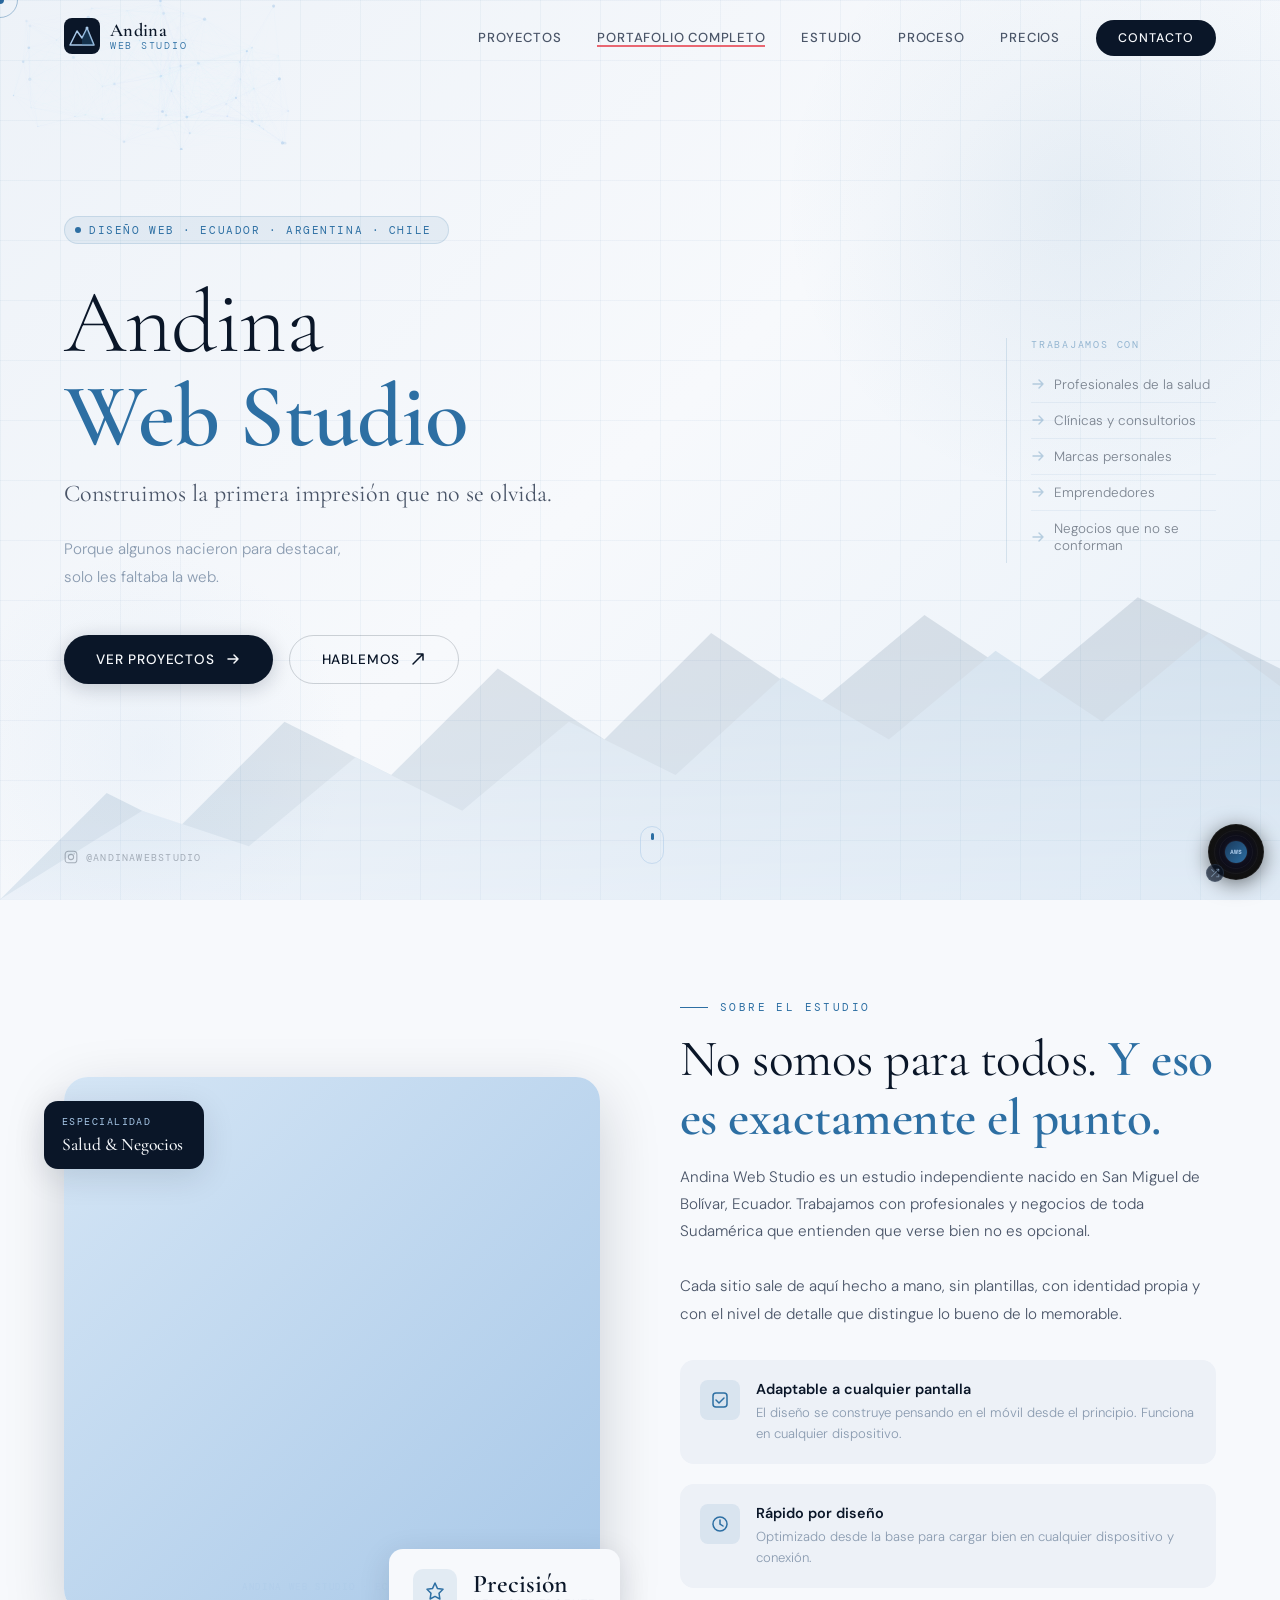
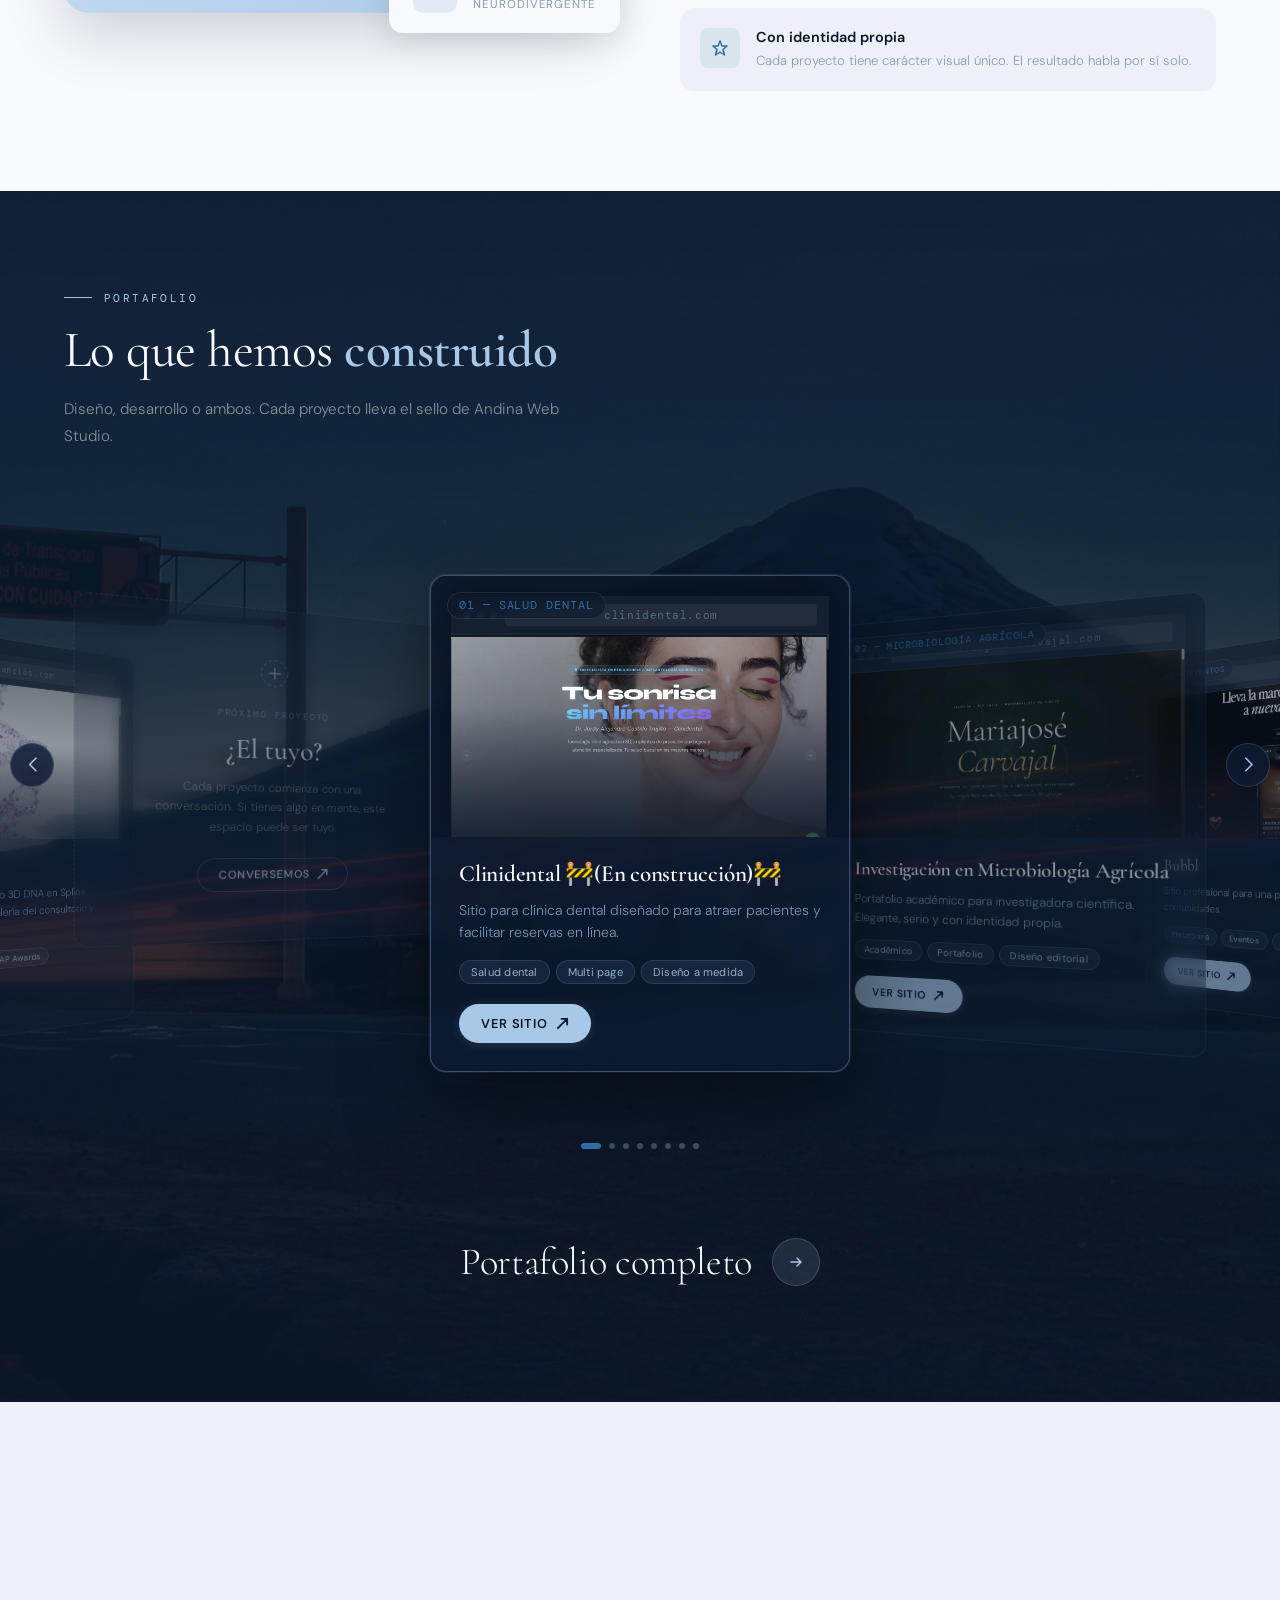
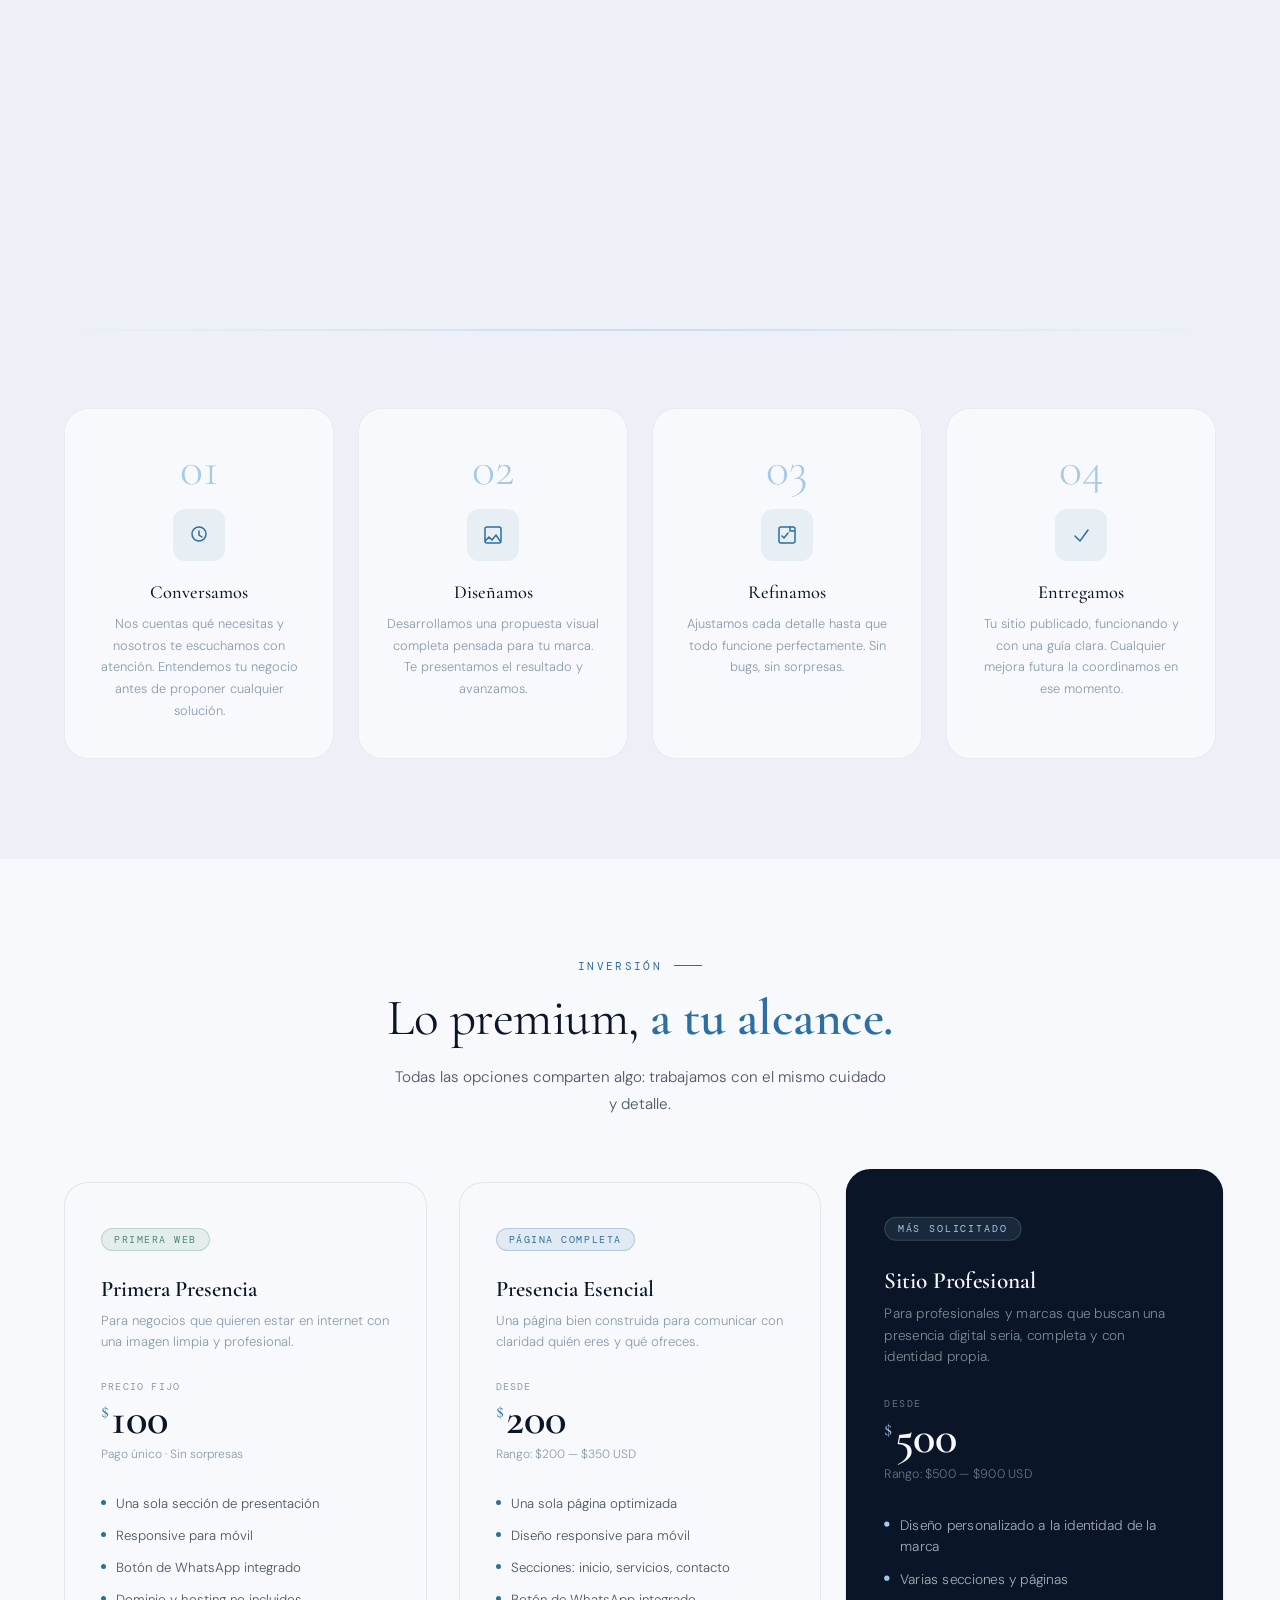
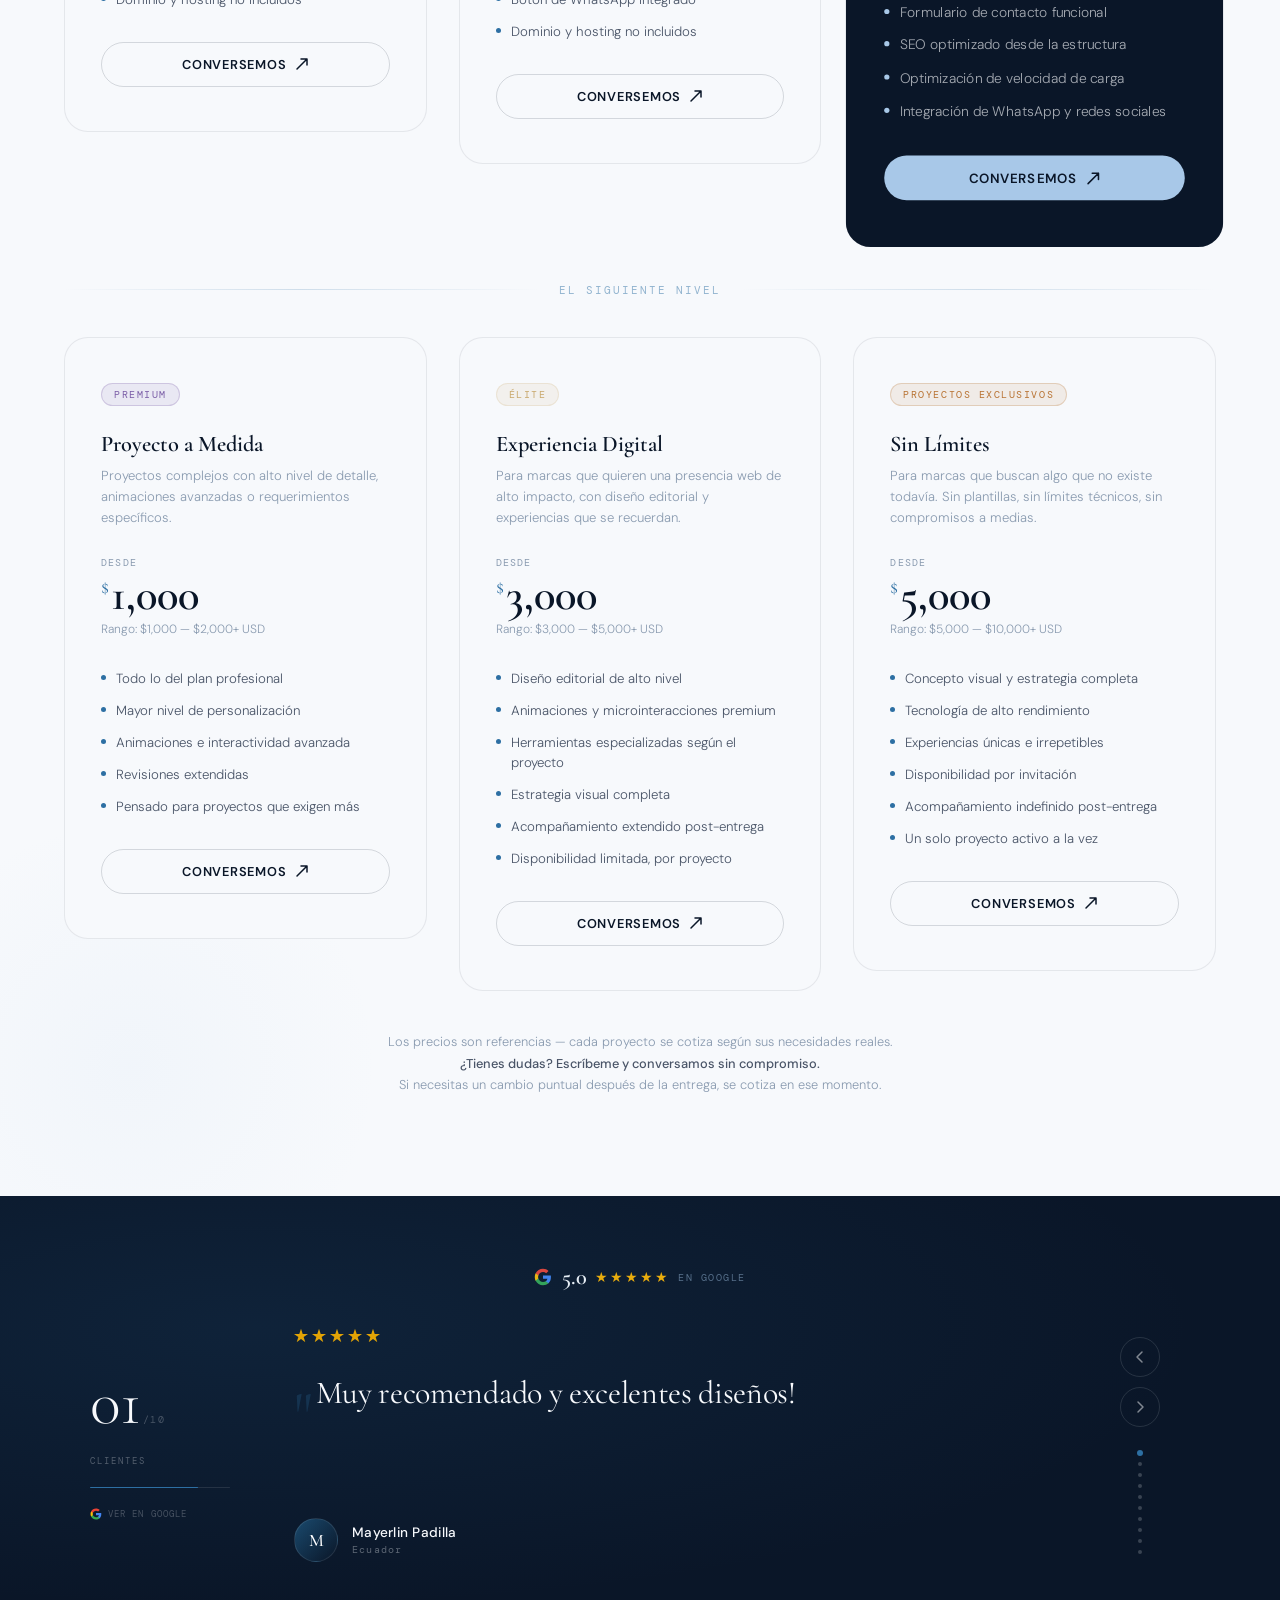
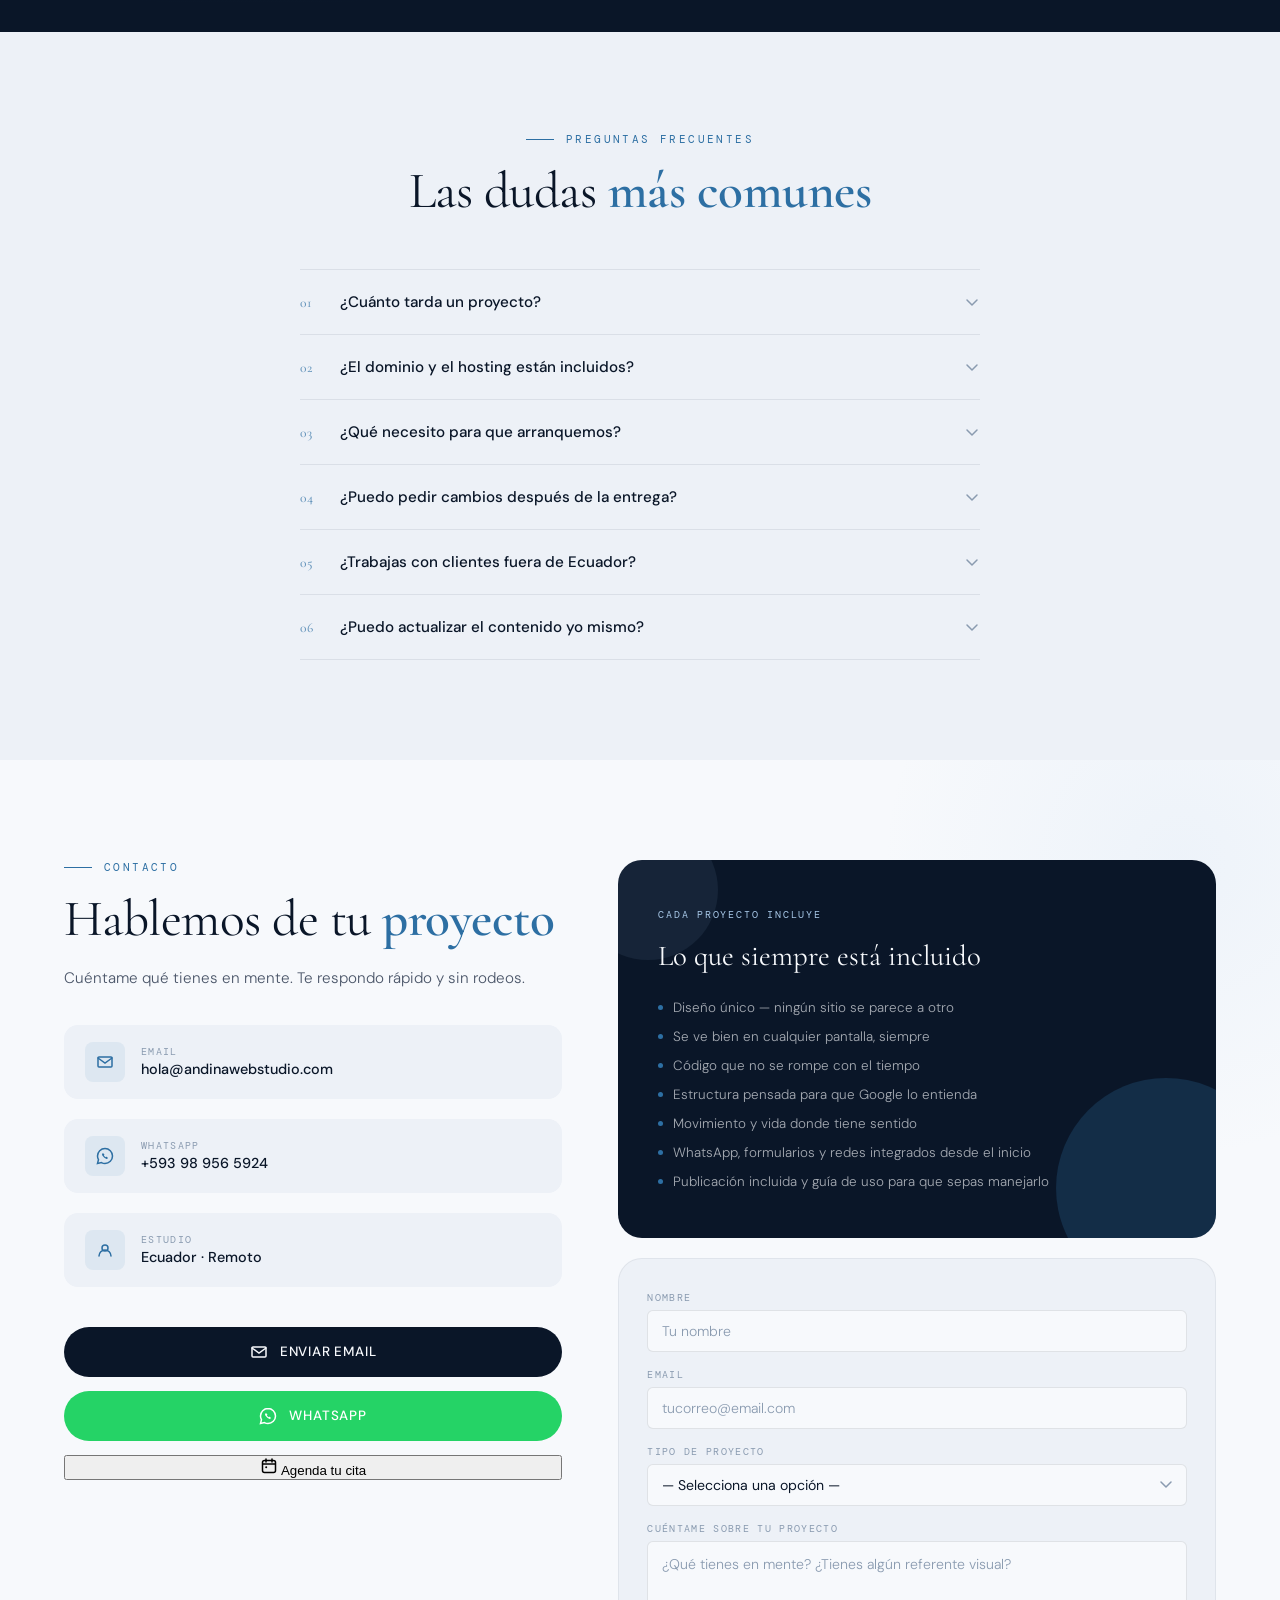
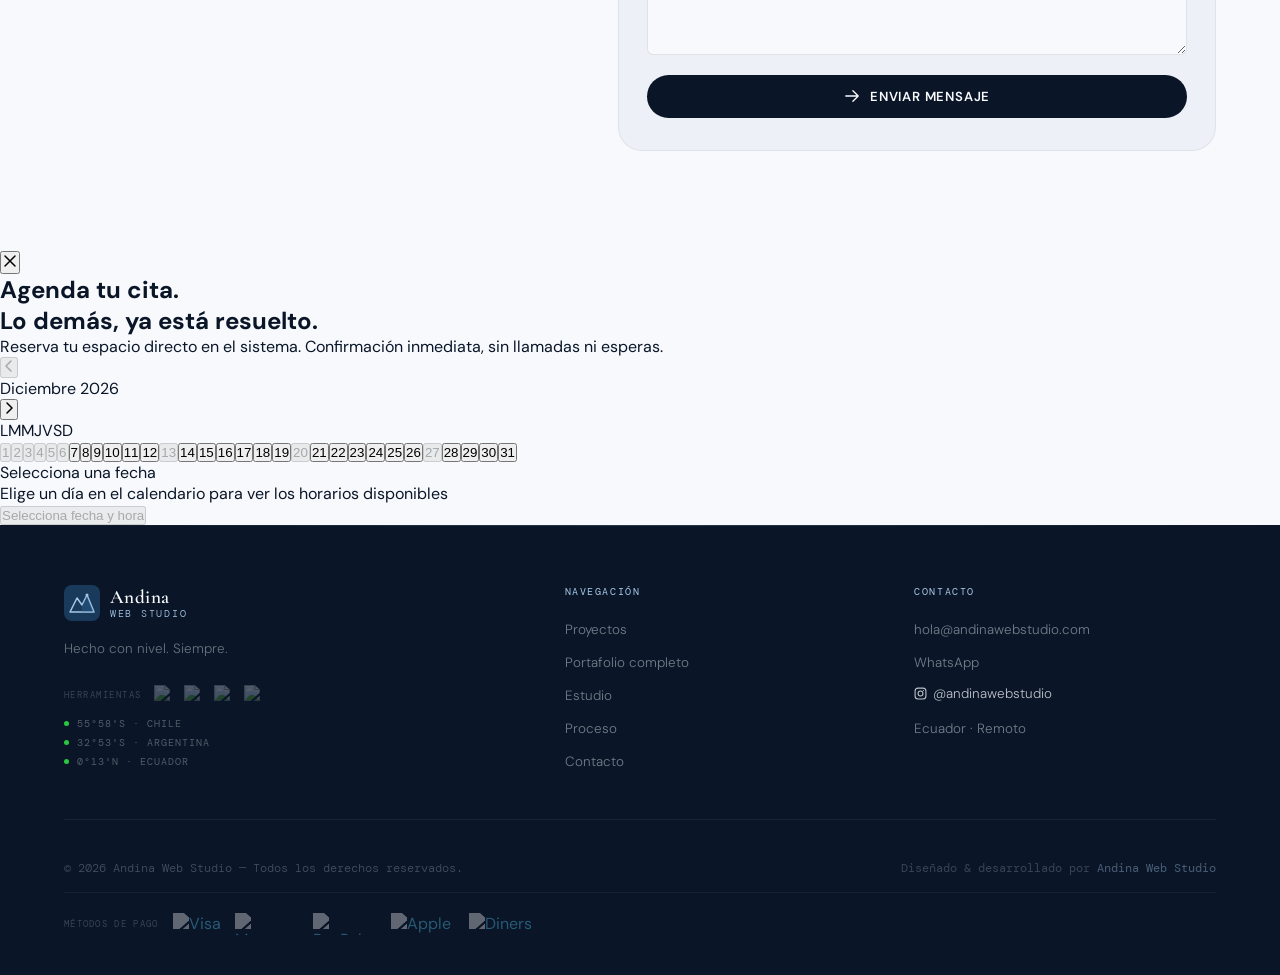
==== index.html @ b2339a3d "supabase" ====
<!DOCTYPE html>
<html lang="es">

<head>
  <meta charset="UTF-8" />
  <meta http-equiv="X-UA-Compatible" content="IE=edge" />
  <meta name="viewport" content="width=device-width, initial-scale=1.0" />

  <!-- ===== SEO: Título y descripción ===== -->
  <title>Andina Web Studio | Agencia de Diseño Web en Ecuador — Quito, Guayaquil, Cuenca y Sudamérica</title>
  <meta name="description"
    content="Agencia de diseño web profesional en Ecuador. Creamos sitios web modernos para profesionales, emprendedores y marcas en Quito, Guayaquil, Cuenca, Ambato, Guaranda y toda Sudamérica. Basados en San Miguel de Bolívar, trabajamos 100% remoto." />

  <!-- ===== SEO: Técnico ===== -->
  <meta name="robots" content="index, follow, max-snippet:-1, max-image-preview:large, max-video-preview:-1" />
  <meta name="author" content="Andina Web Studio" />
  <meta name="keywords"
    content="diseño web Ecuador, agencia web Ecuador, diseño web Quito, diseño web Guayaquil, diseño web Cuenca, diseño web Ambato, diseño web Guaranda, diseño web Riobamba, diseño web Manta, páginas web profesionales Ecuador, web para médicos Ecuador, web para psicólogos Ecuador, landing page Ecuador, desarrollo web Ecuador, agencia web remota Ecuador, diseño web San Miguel de Bolívar, diseño web Provincia Bolívar, diseño web Santiago de Chile, diseño web Valparaíso, diseño web Concepción, agencia web Chile, diseño web Buenos Aires, diseño web Córdoba, diseño web Mendoza, diseño web Rosario, agencia web Argentina, diseño web Sudamérica, Andina Web Studio" />
  <meta name="theme-color" content="#0A1628" />
  <meta name="msapplication-TileColor" content="#0A1628" />
  <link rel="canonical" href="https://andinawebstudio.com/" />

  <!-- =====================================================
       GOOGLE ANALYTICS
       Cuando tengas tu cuenta de Google Analytics:
       1. Ve a analytics.google.com
       2. Crea una propiedad para andinawebstudio.com
       3. Reemplaza G-XXXXXXXXXX por tu Measurement ID
  ====================================================== -->
  <!-- <script async src="https://www.googletagmanager.com/gtag/js?id=G-XXXXXXXXXX"></script>
  <script>
    window.dataLayer = window.dataLayer || [];
    function gtag(){dataLayer.push(arguments);}
    gtag('js', new Date());
    gtag('config', 'G-XXXXXXXXXX');
  </script> -->

  <!-- ===== SEO: Geo local ===== -->
  <meta name="geo.region" content="EC-B" />
  <meta name="coverage" content="Ecuador, Sudamérica" />
  <meta name="distribution" content="global" />
  <meta name="geo.placename" content="San Miguel de Bolívar, Ecuador" />
  <meta name="geo.position" content="-1.7167;-78.9167" />
  <meta name="ICBM" content="-1.7167, -78.9167" />
  <meta name="language" content="Spanish" />
  <meta name="content-language" content="es-EC" />

  <!-- ===== Open Graph: WhatsApp, Facebook, LinkedIn ===== -->
  <meta property="og:type" content="website" />
  <meta property="og:url" content="https://andinawebstudio.com/" />
  <meta property="og:site_name" content="Andina Web Studio" />
  <meta property="og:locale" content="es_EC" />
  <meta property="og:title" content="Andina Web Studio | Agencia de Diseño Web en Ecuador y Sudamérica" />
  <meta property="og:description"
    content="Creamos páginas web modernas para profesionales de salud y negocios locales en San Miguel de Bolívar y todo Ecuador. Tu presencia digital, con propósito." />
  <meta property="og:image" content="https://andinawebstudio.com/og-image.jpg" />
  <meta property="og:image:secure_url" content="https://andinawebstudio.com/og-image.jpg" />
  <meta property="og:image:type" content="image/jpeg" />
  <meta property="og:image:width" content="1200" />
  <meta property="og:image:height" content="630" />
  <meta property="og:image:alt" content="Andina Web Studio — Diseño Web Moderno Ecuador" />

  <!-- ===== Twitter / X Card ===== -->
  <meta name="twitter:card" content="summary_large_image" />
  <meta name="twitter:title" content="Andina Web Studio | Agencia de Diseño Web en Ecuador y Sudamérica" />
  <meta name="twitter:description"
    content="Páginas web modernas para profesionales de salud y negocios locales en Ecuador." />
  <meta name="twitter:image" content="https://andinawebstudio.com/og-image.jpg" />
  <meta name="twitter:image:alt" content="Andina Web Studio — Diseño Web Moderno" />

  <!-- ===== Schema.org: Rich Results en Google ===== -->
  <script type="application/ld+json">
  {
    "@context": "https://schema.org",
    "@graph": [
      {
        "@type": "WebSite",
        "@id": "https://andinawebstudio.com/#website",
        "url": "https://andinawebstudio.com/",
        "name": "Andina Web Studio",
        "description": "Estudio de diseño web para profesionales de salud y negocios locales en Ecuador.",
        "inLanguage": "es-EC"
      },
      {
        "@type": "LocalBusiness",
        "@id": "https://andinawebstudio.com/#business",
        "name": "Andina Web Studio",
        "legalName": "Andina Web Studio",
        "description": "Estudio independiente de diseño y desarrollo web en San Miguel de Bolívar, Ecuador. Diseñador de sitios web para profesionales, emprendedores y marcas locales en toda la región Andina.",
        "url": "https://andinawebstudio.com",
        "logo": {
          "@type": "ImageObject",
          "url": "https://andinawebstudio.com/android-chrome-512x512.png",
          "width": 512,
          "height": 512
        },
        "image": "https://andinawebstudio.com/og-image.jpg",
        "email": "hola@andinawebstudio.com",
        "telephone": "+593989565924",
        "contactPoint": {
          "@type": "ContactPoint",
          "telephone": "+593989565924",
          "contactType": "customer service",
          "availableLanguage": "Spanish"
        },
        "address": {
          "@type": "PostalAddress",
          "addressLocality": "San Miguel de Bolívar",
          "addressRegion": "Provincia Bolívar",
          "addressCountry": "EC"
        },
        "geo": {
          "@type": "GeoCoordinates",
          "latitude": "-1.7167",
          "longitude": "-78.9167"
        },
        "areaServed": [
          { "@type": "City",    "name": "San Miguel de Bolívar" },
          { "@type": "City",    "name": "Guaranda" },
          { "@type": "State",   "name": "Provincia Bolívar" },
          { "@type": "City",    "name": "Quito" },
          { "@type": "City",    "name": "Guayaquil" },
          { "@type": "City",    "name": "Cuenca" },
          { "@type": "City",    "name": "Ambato" },
          { "@type": "City",    "name": "Loja" },
          { "@type": "City",    "name": "Riobamba" },
          { "@type": "City",    "name": "Manta" },
          { "@type": "Country", "name": "Ecuador" },
          { "@type": "City",    "name": "Santiago" },
          { "@type": "City",    "name": "Valparaíso" },
          { "@type": "City",    "name": "Concepción" },
          { "@type": "Country", "name": "Chile" },
          { "@type": "City",    "name": "Buenos Aires" },
          { "@type": "City",    "name": "Córdoba" },
          { "@type": "City",    "name": "Mendoza" },
          { "@type": "City",    "name": "Rosario" },
          { "@type": "Country", "name": "Argentina" }
        ],
        "serviceArea": { "@type": "Country", "name": "Ecuador" },
        "hasOfferCatalog": {
          "@type": "OfferCatalog",
          "name": "Servicios de Diseño Web",
          "itemListElement": [
            {
              "@type": "Offer",
              "itemOffered": {
                "@type": "Service",
                "name": "Diseño Web para Profesionales de Salud",
                "description": "Páginas web para médicos, psicólogos, odontólogos y clínicas en Ecuador."
              }
            },
            {
              "@type": "Offer",
              "itemOffered": {
                "@type": "Service",
                "name": "Landing Pages para Negocios Locales",
                "description": "Páginas optimizadas para conversión y captación de clientes en la Provincia Bolívar."
              }
            },
            {
              "@type": "Offer",
              "itemOffered": {
                "@type": "Service",
                "name": "Desarrollo Web Responsive",
                "description": "Sitios web modernos, rápidos y adaptados a todos los dispositivos."
              }
            }
          ]
        },
        "sameAs": ["https://wa.me/593989565924"],
        "priceRange": "$$",
        "openingHours": ["Mo-Fr 08:00-22:00"],
        "currenciesAccepted": "USD",
        "paymentAccepted": "Transferencia bancaria, PayPal, Efectivo"
      }
    ]
  }
  </script>

  <link rel="stylesheet" href="https://cdn.jsdelivr.net/npm/swiper@11/swiper-bundle.min.css" />
  <!-- ===== Favicons ===== -->
  <link rel="apple-touch-icon" sizes="180x180" href="apple-touch-icon.png" />
  <link rel="icon" type="image/png" sizes="32x32" href="favicon-32x32.png" />
  <link rel="icon" type="image/png" sizes="16x16" href="favicon-16x16.png" />
  <link rel="manifest" href="site.webmanifest" />

  <!-- ===== Performance ===== -->
  <link rel="preconnect" href="https://fonts.googleapis.com" />
  <link rel="preconnect" href="https://fonts.gstatic.com" crossorigin />
  <link rel="dns-prefetch" href="https://images.unsplash.com" />
  <link rel="dns-prefetch" href="https://cdn.jsdelivr.net" />
  <link rel="dns-prefetch" href="https://cdnjs.cloudflare.com" />

  <!-- ===== Fuentes ===== -->
  <link
    href="https://fonts.googleapis.com/css2?family=Cormorant+Garamond:wght@300;400;500;600&family=DM+Sans:wght@300;400;500;600&family=DM+Mono:wght@300;400&display=swap"
    rel="stylesheet" />
  <link rel="stylesheet" href="css/styles.css" />

</head>

<body>

  <!-- CURSOR -->
  <div class="cursor" id="cursor"></div>
  <div class="cursor-ring" id="cursorRing"></div>

  <!-- PRELOADER -->
  <div id="preloader">
    <div class="preloader-logo">Andina Web Studio</div>
    <div class="preloader-bar-wrap">
      <div class="preloader-bar"></div>
    </div>
  </div>

  <!-- NAVEGACIÓN -->
  <nav id="navbar">
    <a href="#hero" class="nav-logo">
      <!-- Logo SVG montaña andina -->
      <svg class="nav-logo-icon" viewBox="0 0 36 36" fill="none" xmlns="http://www.w3.org/2000/svg">
        <rect width="36" height="36" rx="8" fill="#0A1628" />
        <path d="M6 27L13 13L18 20L23 10L30 27H6Z" fill="none" stroke="#A8C8E8" stroke-width="1.5"
          stroke-linejoin="round" />
        <path d="M18 20L23 10L30 27H18V20Z" fill="rgba(45,111,163,0.3)" />
        <circle cx="23" cy="10" r="1.5" fill="#A8C8E8" />
      </svg>
      <div class="nav-logo-text">
        Andina
        <span>Web Studio</span>
      </div>
    </a>
    <ul class="nav-links">
      <li><a href="#proyectos">Proyectos</a></li>
      <li><a href="proyectos.html" class="nav-ecg">Portafolio completo</a></li>
      <li><a href="#sobre">Estudio</a></li>
      <li><a href="#proceso">Proceso</a></li>
      <li><a href="#precios">Precios</a></li>
      <li><a href="#contacto" class="nav-cta">Contacto</a></li>
    </ul>
    <button class="hamburger" id="hamburger" aria-label="Menú">
      <span></span><span></span><span></span>
    </button>
  </nav>

  <!-- MENÚ MÓVIL -->
  <div class="mobile-menu" id="mobileMenu">
    <a href="#proyectos" onclick="closeMobile()">Proyectos</a>
    <a href="proyectos.html" onclick="closeMobile()" class="mobile-pf-link">Portafolio completo</a>
    <a href="#sobre" onclick="closeMobile()">Estudio</a>
    <a href="#proceso" onclick="closeMobile()">Proceso</a>
    <a href="#precios" onclick="closeMobile()">Precios</a>
    <a href="#contacto" onclick="closeMobile()">Contacto</a>
  </div>

  <!-- HERO -->
  <section id="hero">
    <div class="hero-bg">
      <div class="hero-bg-gradient"></div>
      <canvas id="hero-particles"></canvas>
      <div class="hero-grid"></div>
      <div class="hero-circle-1"></div>
      <div class="hero-circle-2"></div>
      <!-- Montañas SVG -->
      <svg class="hero-mountain" viewBox="0 0 1440 400" xmlns="http://www.w3.org/2000/svg" preserveAspectRatio="none">
        <path
          d="M0 400L120 280L200 320L320 200L440 260L560 140L680 220L800 100L920 180L1040 80L1160 160L1280 60L1440 140V400H0Z"
          fill="url(#mtGrad1)" />
        <path
          d="M0 400L160 300L280 340L400 240L520 300L640 200L760 260L880 150L1000 220L1120 120L1240 200L1360 100L1440 160V400H0Z"
          fill="url(#mtGrad2)" />
        <defs>
          <linearGradient id="mtGrad1" x1="0" y1="0" x2="0" y2="1">
            <stop offset="0%" stop-color="#1A3A5C" />
            <stop offset="100%" stop-color="#2D6FA3" />
          </linearGradient>
          <linearGradient id="mtGrad2" x1="0" y1="0" x2="0" y2="1">
            <stop offset="0%" stop-color="#2D6FA3" />
            <stop offset="100%" stop-color="#A8C8E8" />
          </linearGradient>
        </defs>
      </svg>
    </div>

    <div class="hero-content">

      <!-- Columna izquierda — texto principal -->
      <div class="hero-left">
        <div class="hero-badge">
          <div class="hero-badge-dot"></div>
          <span>Diseño Web · Ecuador · Argentina · Chile</span>
        </div>
        <h1 class="hero-title">Andina<br><strong>Web Studio</strong></h1>
        <p class="hero-subtitle">Construimos la primera impresión que no se olvida.</p>
        <p class="hero-desc">Porque algunos nacieron para destacar,<br>solo les faltaba la web.</p>
        <div class="hero-buttons">
          <a href="#proyectos" class="btn-primary">
            Ver proyectos
            <svg width="16" height="16" viewBox="0 0 16 16" fill="none">
              <path d="M3 8h10M9 4l4 4-4 4" stroke="currentColor" stroke-width="1.5" stroke-linecap="round"
                stroke-linejoin="round" />
            </svg>
          </a>
          <a href="https://wa.me/593989565924" target="_blank" rel="noopener" class="btn-secondary">
            Hablemos
            <svg width="16" height="16" viewBox="0 0 16 16" fill="none">
              <path d="M13 3l-10 10M13 3H7M13 3v6" stroke="currentColor" stroke-width="1.5" stroke-linecap="round"
                stroke-linejoin="round" />
            </svg>
          </a>
        </div>
      </div>

      <!-- Columna derecha — para quién -->
      <div class="hero-right">
        <div class="hero-for-label">Trabajamos con</div>
        <ul class="hero-for-list">
          <li class="hero-for-item">
            <svg width="14" height="14" viewBox="0 0 14 14" fill="none">
              <path d="M2 7h10M8 3l4 4-4 4" stroke="currentColor" stroke-width="1.4" stroke-linecap="round"
                stroke-linejoin="round" />
            </svg>
            <span>Profesionales de la salud</span>
          </li>
          <li class="hero-for-item">
            <svg width="14" height="14" viewBox="0 0 14 14" fill="none">
              <path d="M2 7h10M8 3l4 4-4 4" stroke="currentColor" stroke-width="1.4" stroke-linecap="round"
                stroke-linejoin="round" />
            </svg>
            <span>Clínicas y consultorios</span>
          </li>
          <li class="hero-for-item">
            <svg width="14" height="14" viewBox="0 0 14 14" fill="none">
              <path d="M2 7h10M8 3l4 4-4 4" stroke="currentColor" stroke-width="1.4" stroke-linecap="round"
                stroke-linejoin="round" />
            </svg>
            <span>Marcas personales</span>
          </li>
          <li class="hero-for-item">
            <svg width="14" height="14" viewBox="0 0 14 14" fill="none">
              <path d="M2 7h10M8 3l4 4-4 4" stroke="currentColor" stroke-width="1.4" stroke-linecap="round"
                stroke-linejoin="round" />
            </svg>
            <span>Emprendedores</span>
          </li>
          <li class="hero-for-item">
            <svg width="14" height="14" viewBox="0 0 14 14" fill="none">
              <path d="M2 7h10M8 3l4 4-4 4" stroke="currentColor" stroke-width="1.4" stroke-linecap="round"
                stroke-linejoin="round" />
            </svg>
            <span>Negocios que no se conforman</span>
          </li>
        </ul>
      </div>

    </div>

    <!-- Instagram discreto abajo izquierda -->
    <a href="https://instagram.com/andinawebstudio" target="_blank" rel="noopener" class="hero-ig-link">
      <svg width="14" height="14" viewBox="0 0 24 24" fill="none">
        <rect x="2" y="2" width="20" height="20" rx="5.5" stroke="currentColor" stroke-width="1.8" />
        <circle cx="12" cy="12" r="4.5" stroke="currentColor" stroke-width="1.8" />
        <circle cx="17.5" cy="6.5" r="1.1" fill="currentColor" />
      </svg>
      <span>@andinawebstudio</span>
    </a>

    <div class="scroll-indicator">
      <div class="scroll-mouse">
        <div class="scroll-mouse-wheel"></div>
      </div>
    </div>
  </section>

  <!-- SOBRE NOSOTROS -->
  <section id="sobre">
    <div class="sobre-inner">
      <div class="sobre-visual reveal">
        <div class="sobre-img-main">
          <div class="sobre-canvas-wrap">
            <canvas id="sobre-canvas"></canvas>
            <div class="sobre-canvas-label">Andina Web Studio · Ecuador</div>
          </div>
        </div>
        <!-- Tarjeta flotante 1 -->
        <div class="sobre-card-float">
          <div class="icon-wrap">
            <svg width="20" height="20" viewBox="0 0 20 20" fill="none">
              <path d="M10 2L12.4 7.4L18 8.3L14 12.2L14.9 18L10 15.4L5.1 18L6 12.2L2 8.3L7.6 7.4L10 2Z" stroke="#2D6FA3"
                stroke-width="1.5" stroke-linejoin="round" />
            </svg>
          </div>
          <div>
            <div class="stat-num">Precisión</div>
            <div class="stat-label">Neurodivergente</div>
          </div>
        </div>
        <!-- Tarjeta flotante 2 -->
        <div class="sobre-card-float-2">
          <div class="label">Especialidad</div>
          <div class="value">Salud & Negocios</div>
        </div>
      </div>

      <div class="sobre-text">
        <div class="section-label reveal">Sobre el Estudio</div>
        <h2 class="section-title reveal reveal-delay-1">No somos para todos. <strong>Y eso es exactamente el
            punto.</strong></h2>
        <p class="section-desc reveal reveal-delay-2">
          Andina Web Studio es un estudio independiente nacido en San Miguel de Bolívar, Ecuador. Trabajamos con
          profesionales y negocios de toda Sudamérica que entienden que verse bien no es opcional.<br><br>
          Cada sitio sale de aquí hecho a mano, sin plantillas, con identidad propia y con el nivel de detalle que
          distingue lo bueno de lo memorable.
        </p>

        <div class="sobre-features">
          <div class="sobre-feature reveal reveal-delay-1">
            <div class="sobre-feature-icon">
              <svg width="18" height="18" viewBox="0 0 18 18" fill="none">
                <rect x="2" y="2" width="14" height="14" rx="3" stroke="currentColor" stroke-width="1.5" />
                <path d="M5 9l3 3 5-5" stroke="currentColor" stroke-width="1.5" stroke-linecap="round"
                  stroke-linejoin="round" />
              </svg>
            </div>
            <div>
              <div class="sobre-feature-title">Adaptable a cualquier pantalla</div>
              <div class="sobre-feature-desc">El diseño se construye pensando en el móvil desde el principio. Funciona
                en cualquier dispositivo.</div>
            </div>
          </div>
          <div class="sobre-feature reveal reveal-delay-2">
            <div class="sobre-feature-icon">
              <svg width="18" height="18" viewBox="0 0 18 18" fill="none">
                <circle cx="9" cy="9" r="7" stroke="currentColor" stroke-width="1.5" />
                <path d="M9 5v4l3 2" stroke="currentColor" stroke-width="1.5" stroke-linecap="round" />
              </svg>
            </div>
            <div>
              <div class="sobre-feature-title">Rápido por diseño</div>
              <div class="sobre-feature-desc">Optimizado desde la base para cargar bien en cualquier dispositivo y
                conexión.</div>
            </div>
          </div>
          <div class="sobre-feature reveal reveal-delay-3">
            <div class="sobre-feature-icon">
              <svg width="18" height="18" viewBox="0 0 18 18" fill="none">
                <path d="M9 2L11 7H16L12 10.5L13.5 16L9 13L4.5 16L6 10.5L2 7H7L9 2Z" stroke="currentColor"
                  stroke-width="1.5" stroke-linejoin="round" />
              </svg>
            </div>
            <div>
              <div class="sobre-feature-title">Con identidad propia</div>
              <div class="sobre-feature-desc">Cada proyecto tiene carácter visual único. El resultado habla por sí solo.
              </div>
            </div>
          </div>
        </div>

      </div>
    </div>
  </section>

  <!-- PROYECTOS -->
  <section id="proyectos">
    <!-- Imagen de fondo con parallax -->
    <div class="proyectos-bg-img" id="proyectosBg"></div>
    <div class="proyectos-bg-overlay"></div>
    <div class="proyectos-header">
      <div class="section-label reveal">Portafolio</div>
      <h2 class="section-title reveal reveal-delay-1">Lo que hemos <strong>construido</strong></h2>
      <p class="section-desc reveal reveal-delay-2">Diseño, desarrollo o ambos. Cada proyecto lleva el sello de Andina
        Web Studio.</p>
    </div>

    <!-- Swiper Coverflow -->
    <div class="swiper proyectos-swiper">
      <div class="swiper-wrapper">

        <!-- Slide 1: Clinidental -->
        <div class="swiper-slide proyecto-slide">
          <div class="proyecto-slide-inner">
            <div class="proyecto-mockup">
              <div class="mockup-browser">
                <div class="mockup-bar">
                  <div class="mockup-dots"><span></span><span></span><span></span></div>
                  <div class="mockup-url">clinidental.com</div>
                </div>
                <div class="mockup-screen">
                  <img class="mockup-screen-img" src="clinidental.webp" alt="Clinidental" loading="lazy"
                    onerror="this.src='https://images.unsplash.com/photo-1629909613654-28e377c37b09?w=900&q=85&fit=crop&crop=top'" />
                  <video class="mockup-screen-video" src="clinidental.mp4" muted loop playsinline
                    preload="none"></video>
                </div>
              </div>
              <div class="proyecto-mockup-overlay"></div>
              <div class="proyecto-hover-overlay">
                <a href="https://clinidental.andinawebstudio.com/" target="_blank" rel="noopener"
                  class="btn-ver-sitio-overlay">
                  Ver sitio
                  <svg width="13" height="13" viewBox="0 0 14 14" fill="none">
                    <path d="M2 12L12 2M12 2H6M12 2v6" stroke="currentColor" stroke-width="1.8" stroke-linecap="round"
                      stroke-linejoin="round" />
                  </svg>
                </a>
              </div>
            </div>
            <div class="proyecto-slide-body">
              <span class="proyecto-number">01 — Salud Dental</span>
              <h3 class="proyecto-nombre">Clinidental 🚧(En construcción)🚧</h3>
              <p class="proyecto-desc">Sitio para clínica dental diseñado para atraer pacientes y facilitar reservas en
                línea.</p>
              <div class="proyecto-tags">
                <span class="tag">Salud dental</span>
                <span class="tag">Multi page</span>
                <span class="tag">Diseño a medida</span>
              </div>
              <a href="https://clinidental.andinawebstudio.com/" target="_blank" rel="noopener" class="btn-demo">
                Ver sitio
                <svg width="13" height="13" viewBox="0 0 14 14" fill="none">
                  <path d="M2 12L12 2M12 2H6M12 2v6" stroke="currentColor" stroke-width="2" stroke-linecap="round"
                    stroke-linejoin="round" />
                </svg>
              </a>
            </div>
          </div>
        </div>

        <!-- Slide 2: Investigación Microbiología -->
        <div class="swiper-slide proyecto-slide">
          <div class="proyecto-slide-inner">
            <div class="proyecto-mockup">
              <div class="mockup-browser">
                <div class="mockup-bar">
                  <div class="mockup-dots"><span></span><span></span><span></span></div>
                  <div class="mockup-url">mariajose-carvajal.com</div>
                </div>
                <div class="mockup-screen">
                  <img class="mockup-screen-img" src="cote.webp" alt="Microbiología Agrícola" loading="lazy"
                    onerror="this.src='https://images.unsplash.com/photo-1534438327276-14e5300c3a48?w=900&q=85&fit=crop&crop=top'" />
                  <video class="mockup-screen-video" src="apex-fuel.mp4" muted loop playsinline preload="none"></video>
                </div>
              </div>
              <div class="proyecto-mockup-overlay"></div>
              <div class="proyecto-hover-overlay">
                <a href="https://cotecarvajal.andinawebstudio.com/" target="_blank" rel="noopener"
                  class="btn-ver-sitio-overlay">
                  Ver sitio
                  <svg width="13" height="13" viewBox="0 0 14 14" fill="none">
                    <path d="M2 12L12 2M12 2H6M12 2v6" stroke="currentColor" stroke-width="1.8" stroke-linecap="round"
                      stroke-linejoin="round" />
                  </svg>
                </a>
              </div>
            </div>
            <div class="proyecto-slide-body">
              <span class="proyecto-number">02 — Microbiología Agrícola</span>
              <h3 class="proyecto-nombre">Investigación en Microbiología Agrícola</h3>
              <p class="proyecto-desc">Portafolio académico para investigadora científica. Elegante, serio y con
                identidad propia.</p>
              <div class="proyecto-tags">
                <span class="tag">Académico</span>
                <span class="tag">Portafolio</span>
                <span class="tag">Diseño editorial</span>
              </div>
              <a href="https://cotecarvajal.andinawebstudio.com/" target="_blank" rel="noopener" class="btn-demo">
                Ver sitio
                <svg width="13" height="13" viewBox="0 0 14 14" fill="none">
                  <path d="M2 12L12 2M12 2H6M12 2v6" stroke="currentColor" stroke-width="2" stroke-linecap="round"
                    stroke-linejoin="round" />
                </svg>
              </a>
            </div>
          </div>
        </div>

        <!-- Slide 3: Bubbl -->
        <div class="swiper-slide proyecto-slide">
          <div class="proyecto-slide-inner">
            <div class="proyecto-mockup">
              <div class="mockup-browser">
                <div class="mockup-bar">
                  <div class="mockup-dots"><span></span><span></span><span></span></div>
                  <div class="mockup-url">bubbl.so</div>
                </div>
                <div class="mockup-screen">
                  <img class="mockup-screen-img" src="bubbl.webp" alt="Bubbl" loading="lazy"
                    onerror="this.src='https://images.unsplash.com/photo-1516549655169-df83a0774514?w=900&q=85&fit=crop&crop=top'" />
                  <video class="mockup-screen-video" src="bubbl.mp4" muted loop playsinline preload="none"></video>
                </div>
              </div>
              <div class="proyecto-mockup-overlay"></div>
              <div class="proyecto-hover-overlay">
                <a href="https://bubbl.so" target="_blank" rel="noopener" class="btn-ver-sitio-overlay">
                  Ver sitio
                  <svg width="13" height="13" viewBox="0 0 14 14" fill="none">
                    <path d="M2 12L12 2M12 2H6M12 2v6" stroke="currentColor" stroke-width="1.8" stroke-linecap="round"
                      stroke-linejoin="round" />
                  </svg>
                </a>
              </div>
            </div>
            <div class="proyecto-slide-body">
              <span class="proyecto-number">03 — Eventos</span>
              <h3 class="proyecto-nombre">Bubbl</h3>
              <p class="proyecto-desc">Sitio profesional para una plataforma de eventos y comunidades.</p>
              <div class="proyecto-tags">
                <span class="tag">Plataforma</span>
                <span class="tag">Eventos</span>
                <span class="tag">Comunidades</span>
              </div>
              <a href="https://bubbl.so" target="_blank" rel="noopener" class="btn-demo">
                Ver sitio
                <svg width="13" height="13" viewBox="0 0 14 14" fill="none">
                  <path d="M2 12L12 2M12 2H6M12 2v6" stroke="currentColor" stroke-width="2" stroke-linecap="round"
                    stroke-linejoin="round" />
                </svg>
              </a>
            </div>
          </div>
        </div>

        <!-- Slide 4: Concha y Toro -->
        <div class="swiper-slide proyecto-slide">
          <div class="proyecto-slide-inner">
            <div class="proyecto-mockup">
              <div class="mockup-browser">
                <div class="mockup-bar">
                  <div class="mockup-dots"><span></span><span></span><span></span></div>
                  <div class="mockup-url">conchaytoro.com</div>
                </div>
                <div class="mockup-screen">
                  <img class="mockup-screen-img" src="conchaytoro.webp" alt="Viña Concha y Toro" loading="lazy"
                    onerror="this.src='https://images.unsplash.com/photo-1510812431401-41d2bd2722f3?w=900&q=85&fit=crop&crop=top'" />
                  <video class="mockup-screen-video" src="conchaytoro.mp4" muted loop playsinline
                    preload="none"></video>
                </div>
              </div>
              <div class="proyecto-mockup-overlay"></div>
              <div class="proyecto-hover-overlay">
                <a href="https://conchaytoro.com/" target="_blank" rel="noopener" class="btn-ver-sitio-overlay">
                  Ver sitio
                  <svg width="13" height="13" viewBox="0 0 14 14" fill="none">
                    <path d="M2 12L12 2M12 2H6M12 2v6" stroke="currentColor" stroke-width="1.8" stroke-linecap="round"
                      stroke-linejoin="round" />
                  </svg>
                </a>
              </div>
            </div>
            <div class="proyecto-slide-body">
              <span class="proyecto-number">04 — Vinos</span>
              <h3 class="proyecto-nombre">Viña Concha y Toro</h3>
              <p class="proyecto-desc">El lujo de una marca centenaria, llevado al mundo digital.</p>
              <div class="proyecto-tags">
                <span class="tag">Vinos & licores</span>
                <span class="tag">Marca premium</span>
                <span class="tag">E-commerce</span>
              </div>
              <a href="https://conchaytoro.com/" target="_blank" rel="noopener" class="btn-demo">
                Ver sitio
                <svg width="13" height="13" viewBox="0 0 14 14" fill="none">
                  <path d="M2 12L12 2M12 2H6M12 2v6" stroke="currentColor" stroke-width="2" stroke-linecap="round"
                    stroke-linejoin="round" />
                </svg>
              </a>
            </div>
          </div>
        </div>

        <!-- Slide 5: Nutrición Clínica -->
        <div class="swiper-slide proyecto-slide">
          <div class="proyecto-slide-inner">
            <div class="proyecto-mockup">
              <div class="mockup-browser">
                <div class="mockup-bar">
                  <div class="mockup-dots"><span></span><span></span><span></span></div>
                  <div class="mockup-url">nutricionclínica.com</div>
                </div>
                <div class="mockup-screen">
                  <img class="mockup-screen-img" src="nutricion.webp" alt="Nutrición Clínica" loading="lazy"
                    onerror="this.src='https://images.unsplash.com/photo-1490645935967-10de6ba17061?w=900&q=85&fit=crop&crop=top'" />
                  <video class="mockup-screen-video" src="nutricion.mp4" muted loop playsinline preload="none"></video>
                </div>
              </div>
              <div class="proyecto-mockup-overlay"></div>
              <div class="proyecto-hover-overlay">
                <a href="https://louborja.andinawebstudio.com/" target="_blank" rel="noopener"
                  class="btn-ver-sitio-overlay">
                  Ver sitio
                  <svg width="13" height="13" viewBox="0 0 14 14" fill="none">
                    <path d="M2 12L12 2M12 2H6M12 2v6" stroke="currentColor" stroke-width="1.8" stroke-linecap="round"
                      stroke-linejoin="round" />
                  </svg>
                </a>
              </div>
            </div>
            <div class="proyecto-slide-body">
              <span class="proyecto-number">05 — Nutrición</span>
              <h3 class="proyecto-nombre">Nutrición Clínica</h3>
              <p class="proyecto-desc">Landing profesional enfocado en transmitir credibilidad científica y guiar al
                paciente hacia su primera consulta.</p>
              <div class="proyecto-tags">
                <span class="tag">Nutrición</span>
                <span class="tag">Salud clínica</span>
                <span class="tag">Diseño a medida</span>
              </div>
              <a href="https://louborja.andinawebstudio.com/" target="_blank" rel="noopener" class="btn-demo">
                Ver sitio
                <svg width="13" height="13" viewBox="0 0 14 14" fill="none">
                  <path d="M2 12L12 2M12 2H6M12 2v6" stroke="currentColor" stroke-width="2" stroke-linecap="round"
                    stroke-linejoin="round" />
                </svg>
              </a>
            </div>
          </div>
        </div>

        <!-- Slide 6: Psicología Humanizada v2 -->
        <div class="swiper-slide proyecto-slide">
          <div class="proyecto-slide-inner">
            <div class="proyecto-mockup">
              <div class="mockup-browser">
                <div class="mockup-bar">
                  <div class="mockup-dots"><span></span><span></span><span></span></div>
                  <div class="mockup-url">psicologacamila.com</div>
                </div>
                <div class="mockup-screen">
                  <img class="mockup-screen-img" src="psicologia2.webp" alt="Psicología Humanizada v2" loading="lazy"
                    onerror="this.src='https://images.unsplash.com/photo-1573497019940-1c28c88b4f3e?w=900&q=85&fit=crop&crop=top'" />
                  <video class="mockup-screen-video" src="psicologia2.mp4" muted loop playsinline
                    preload="none"></video>
                </div>
              </div>
              <div class="proyecto-mockup-overlay"></div>
              <div class="proyecto-hover-overlay">
                <a href="https://psicologacamila.andinawebstudio.com/" target="_blank" rel="noopener"
                  class="btn-ver-sitio-overlay">
                  Ver sitio
                  <svg width="13" height="13" viewBox="0 0 14 14" fill="none">
                    <path d="M2 12L12 2M12 2H6M12 2v6" stroke="currentColor" stroke-width="1.8" stroke-linecap="round"
                      stroke-linejoin="round" />
                  </svg>
                </a>
              </div>
            </div>
            <div class="proyecto-slide-body">
              <span class="proyecto-number">05 — Psicología</span>
              <h3 class="proyecto-nombre">Psicología Clínica</h3>
              <p class="proyecto-desc">Rediseño completo con nueva identidad visual, enfocado en generar confianza desde
                el primer contacto.</p>
              <div class="proyecto-tags">
                <span class="tag">Psicología</span>
                <span class="tag">Salud mental</span>
                <span class="tag">Diseño a medida</span>
              </div>
              <a href="https://psicologacamila.andinawebstudio.com/" target="_blank" rel="noopener" class="btn-demo">
                Ver sitio
                <svg width="13" height="13" viewBox="0 0 14 14" fill="none">
                  <path d="M2 12L12 2M12 2H6M12 2v6" stroke="currentColor" stroke-width="2" stroke-linecap="round"
                    stroke-linejoin="round" />
                </svg>
              </a>
            </div>
          </div>
        </div>

        <!-- Slide 7: Dra. Vivian Ríos -->
        <div class="swiper-slide proyecto-slide">
          <div class="proyecto-slide-inner">
            <div class="proyecto-mockup">
              <div class="mockup-browser">
                <div class="mockup-bar">
                  <div class="mockup-dots"><span></span><span></span><span></span></div>
                  <div class="mockup-url">dravivianrios.com</div>
                </div>
                <div class="mockup-screen">
                  <img class="mockup-screen-img" src="dravivian.webp" alt="Dra. Vivian Ríos — Medicina General"
                    loading="lazy"
                    onerror="this.src='https://images.unsplash.com/photo-1559839734-2b71ea197ec2?w=900&q=85&fit=crop&crop=top'" />
                  <video class="mockup-screen-video" src="dravivian.mp4" muted loop playsinline preload="none"></video>
                </div>
              </div>
              <div class="proyecto-mockup-overlay"></div>
              <div class="proyecto-hover-overlay">
                <a href="https://dravivian.andinawebstudio.com/" target="_blank" rel="noopener"
                  class="btn-ver-sitio-overlay">
                  Ver sitio
                  <svg width="13" height="13" viewBox="0 0 14 14" fill="none">
                    <path d="M2 12L12 2M12 2H6M12 2v6" stroke="currentColor" stroke-width="1.8" stroke-linecap="round"
                      stroke-linejoin="round" />
                  </svg>
                </a>
              </div>
            </div>
            <div class="proyecto-slide-body">
              <span class="proyecto-number">06 — Medicina</span>
              <h3 class="proyecto-nombre">Medicina General</h3>
              <p class="proyecto-desc">Landing cinematic con modelo 3D DNA en Spline, animaciones GSAP awards, galería
                del consultorio y footer reveal.</p>
              <div class="proyecto-tags">
                <span class="tag">Medicina</span>
                <span class="tag">Spline 3D</span>
                <span class="tag">GSAP Awards</span>
              </div>
              <a href="https://dravivian.andinawebstudio.com/" target="_blank" rel="noopener" class="btn-demo">
                Ver sitio
                <svg width="13" height="13" viewBox="0 0 14 14" fill="none">
                  <path d="M2 12L12 2M12 2H6M12 2v6" stroke="currentColor" stroke-width="2" stroke-linecap="round"
                    stroke-linejoin="round" />
                </svg>
              </a>
            </div>
          </div>
        </div>

        <!-- Slide 8: ¿El tuyo? -->
        <div class="swiper-slide proyecto-slide proyecto-slide-next">
          <div class="proyecto-slide-inner proyecto-next-inner">
            <div class="proyecto-next-content">
              <div class="proyecto-next-icon">
                <svg width="32" height="32" viewBox="0 0 32 32" fill="none">
                  <circle cx="16" cy="16" r="15" stroke="rgba(168,200,232,0.3)" stroke-width="1"
                    stroke-dasharray="4 3" />
                  <path d="M16 10v12M10 16h12" stroke="rgba(168,200,232,0.6)" stroke-width="1.5"
                    stroke-linecap="round" />
                </svg>
              </div>
              <div class="proyecto-next-label">Próximo proyecto</div>
              <h3 class="proyecto-next-title">¿El tuyo?</h3>
              <p class="proyecto-next-desc">Cada proyecto comienza con una conversación. Si tienes algo en mente, este
                espacio puede ser tuyo.</p>
              <a href="https://wa.me/593989565924" target="_blank" rel="noopener" class="proyecto-next-btn">
                Conversemos
                <svg width="14" height="14" viewBox="0 0 14 14" fill="none">
                  <path d="M2 12L12 2M12 2H6M12 2v6" stroke="currentColor" stroke-width="1.5" stroke-linecap="round"
                    stroke-linejoin="round" />
                </svg>
              </a>
            </div>
          </div>
        </div>

      </div><!-- /.swiper-wrapper -->

      <!-- Navegación -->
      <div class="swiper-button-prev proyectos-prev"></div>
      <div class="swiper-button-next proyectos-next"></div>
      <div class="swiper-pagination proyectos-pagination"></div>
    </div><!-- /.swiper -->

    <!-- Link al portafolio completo -->
    <a href="proyectos.html" class="pf-link-cta">
      <span class="pf-link-cta-text">Portafolio completo</span>
      <span class="pf-link-cta-arrow">
        <svg width="16" height="16" viewBox="0 0 16 16" fill="none">
          <path d="M3 8h10M9 4l4 4-4 4" stroke="currentColor" stroke-width="1.5" stroke-linecap="round"
            stroke-linejoin="round" />
        </svg>
      </span>
    </a>

  </section>

  <!-- PROCESO -->
  <section id="proceso">
    <div class="proceso-header">
      <div class="section-label reveal">Metodología</div>
      <h2 class="section-title reveal reveal-delay-1">De la idea a la realidad, <strong>paso a paso.</strong></h2>
      <p class="section-desc reveal reveal-delay-2" style="max-width:480px;margin:16px auto 0;text-align:center;">Cada
        proyecto tiene su propio ritmo, pero siempre seguimos un camino claro y transparente.</p>

      <!-- Video del proceso — muestra el trabajo real en VS Code -->
      <div class="proceso-video-wrap reveal reveal-delay-3">
        <!-- =====================================================
             CUANDO TENGAS TU VIDEO GRABADO:
             1. Graba 6-8 seg de VS Code escribiendo código
             2. Guarda como: proceso-work.mp4 en la misma carpeta
             3. Descomenta la etiqueta <video> de abajo
             4. Borra el div.proceso-video-placeholder
             ===================================================== -->

        <!-- ▼ DESCOMENTA cuando tengas proceso-work.mp4 ▼
        <video
          src="proceso-work.mp4"
          autoplay muted loop playsinline
          class="proceso-video"
        ></video>
        ▲ Y borra el div.proceso-video-placeholder de abajo ▲ -->

        <!-- Placeholder animado hasta tener el video -->
        <div class="proceso-video-placeholder">
          <div class="pvp-mockup">
            <div class="pvp-bar">
              <div class="pvp-dots"><span></span><span></span><span></span></div>
              <span class="pvp-filename">proyecto-cliente.html — VS Code</span>
            </div>
            <div class="pvp-screen">
              <div class="pvp-typing">
                <span class="pvp-line l1"><span class="c-grey">&lt;!-- Diseño a medida --&gt;</span></span>
                <span class="pvp-line l2"><span class="c-blue">&lt;section</span> <span
                    class="c-teal">class</span>=<span class="c-orange">"hero"</span><span
                    class="c-blue">&gt;</span></span>
                <span class="pvp-line l3">&nbsp;&nbsp;<span class="c-blue">&lt;h1&gt;</span><span class="c-white">Tu
                    negocio online</span><span class="c-blue">&lt;/h1&gt;</span></span>
                <span class="pvp-line l4">&nbsp;&nbsp;<span class="c-blue">&lt;p&gt;</span><span class="c-white">Hecho
                    con código real</span><span class="c-blue">&lt;/p&gt;</span></span>
                <span class="pvp-line l5"><span class="c-blue">&lt;/section&gt;</span></span>
                <span class="pvp-cursor"></span>
              </div>
            </div>
          </div>
          <div class="pvp-label">Cada sitio: código escrito línea a línea, sin plantillas</div>
        </div>
      </div>
    </div>

    <div class="proceso-grid">
      <div class="proceso-step reveal reveal-delay-1" data-tilt>
        <div class="paso-num">01</div>
        <div class="paso-icon">
          <svg width="22" height="22" viewBox="0 0 22 22" fill="none">
            <path d="M11 3C7 3 4 6 4 10s3 7 7 7 7-3 7-7-3-7-7-7z" stroke="currentColor" stroke-width="1.5" />
            <path d="M11 7v4l3 2" stroke="currentColor" stroke-width="1.5" stroke-linecap="round" />
          </svg>
        </div>
        <div class="paso-title">Conversamos</div>
        <p class="paso-desc">Nos cuentas qué necesitas y nosotros te escuchamos con atención. Entendemos tu negocio
          antes de proponer cualquier solución.</p>
      </div>
      <div class="proceso-step reveal reveal-delay-2" data-tilt>
        <div class="paso-num">02</div>
        <div class="paso-icon">
          <svg width="22" height="22" viewBox="0 0 22 22" fill="none">
            <path d="M3 17l4-4 3 3 4-5 4 6" stroke="currentColor" stroke-width="1.5" stroke-linecap="round"
              stroke-linejoin="round" />
            <rect x="3" y="3" width="16" height="16" rx="2" stroke="currentColor" stroke-width="1.5" />
          </svg>
        </div>
        <div class="paso-title">Diseñamos</div>
        <p class="paso-desc">Desarrollamos una propuesta visual completa pensada para tu marca. Te presentamos el
          resultado y avanzamos.</p>
      </div>
      <div class="proceso-step reveal reveal-delay-3" data-tilt>
        <div class="paso-num">03</div>
        <div class="paso-icon">
          <svg width="22" height="22" viewBox="0 0 22 22" fill="none">
            <path d="M6 12l2 2 4-5" stroke="currentColor" stroke-width="1.5" stroke-linecap="round"
              stroke-linejoin="round" />
            <rect x="3" y="3" width="16" height="16" rx="2" stroke="currentColor" stroke-width="1.5" />
            <path d="M14 3v4h4" stroke="currentColor" stroke-width="1.5" stroke-linecap="round" />
          </svg>
        </div>
        <div class="paso-title">Refinamos</div>
        <p class="paso-desc">Ajustamos cada detalle hasta que todo funcione perfectamente. Sin bugs, sin sorpresas.</p>
      </div>
      <div class="proceso-step reveal reveal-delay-4" data-tilt>
        <div class="paso-num">04</div>
        <div class="paso-icon">
          <svg width="22" height="22" viewBox="0 0 22 22" fill="none">
            <path d="M5 12l5 5L18 6" stroke="currentColor" stroke-width="1.5" stroke-linecap="round"
              stroke-linejoin="round" />
          </svg>
        </div>
        <div class="paso-title">Entregamos</div>
        <p class="paso-desc">Tu sitio publicado, funcionando y con una guía clara. Cualquier mejora futura la
          coordinamos en ese momento.</p>
      </div>
    </div>

    <!-- Dots indicadores — solo móvil -->
    <div class="proceso-dots" id="procesoDots">
      <span class="proceso-dot active"></span>
      <span class="proceso-dot"></span>
      <span class="proceso-dot"></span>
      <span class="proceso-dot"></span>
    </div>

  </section>

  <!-- PRECIOS -->
  <section id="precios">
    <div class="precios-header">
      <div class="section-label reveal">Inversión</div>
      <h2 class="section-title reveal reveal-delay-1">Lo premium, <strong>a tu alcance.</strong></h2>
      <p class="section-desc reveal reveal-delay-2" style="max-width:500px;margin:16px auto 0;text-align:center;">Todas
        las opciones comparten algo: trabajamos con el mismo cuidado y detalle.</p>
    </div>

    <div class="precios-grid">

      <!-- Plan Inicio -->
      <div class="precio-card reveal reveal-delay-1">
        <div class="precio-badge"
          style="color:#4A8C6F;background:rgba(74,140,111,0.1);border-color:rgba(74,140,111,0.25);">Primera web</div>
        <div class="precio-nombre">Primera Presencia</div>
        <p class="precio-desc-short">Para negocios que quieren estar en internet con una imagen limpia y profesional.
        </p>
        <div class="precio-monto">
          <span class="precio-desde">Precio fijo</span>
          <div class="precio-numero"><sup>$</sup>100</div>
          <div class="precio-rango">Pago único · Sin sorpresas</div>
        </div>
        <ul class="precio-features">
          <li>Una sola sección de presentación</li>
          <li>Responsive para móvil</li>
          <li>Botón de WhatsApp integrado</li>
          <li>Dominio y hosting no incluidos</li>
        </ul>
        <a href="https://wa.me/593989565924" target="_blank" rel="noopener" class="btn-precio outline">
          Conversemos
          <svg width="14" height="14" viewBox="0 0 14 14" fill="none">
            <path d="M2 12L12 2M12 2H6M12 2v6" stroke="currentColor" stroke-width="1.5" stroke-linecap="round"
              stroke-linejoin="round" />
          </svg>
        </a>
      </div>

      <!-- Plan Básico -->
      <div class="precio-card reveal reveal-delay-2">
        <div class="precio-badge"
          style="color:#2D6FA3;background:rgba(45,111,163,0.1);border-color:rgba(45,111,163,0.25);">Página completa
        </div>
        <div class="precio-nombre">Presencia Esencial</div>
        <p class="precio-desc-short">Una página bien construida para comunicar con claridad quién eres y qué ofreces.
        </p>
        <div class="precio-monto">
          <span class="precio-desde">Desde</span>
          <div class="precio-numero"><sup>$</sup>200</div>
          <div class="precio-rango">Rango: $200 — $350 USD</div>
        </div>
        <ul class="precio-features">
          <li>Una sola página optimizada</li>
          <li>Diseño responsive para móvil</li>
          <li>Secciones: inicio, servicios, contacto</li>
          <li>Botón de WhatsApp integrado</li>
          <li>Dominio y hosting no incluidos</li>
        </ul>
        <a href="https://wa.me/593989565924" target="_blank" rel="noopener" class="btn-precio outline">
          Conversemos
          <svg width="14" height="14" viewBox="0 0 14 14" fill="none">
            <path d="M2 12L12 2M12 2H6M12 2v6" stroke="currentColor" stroke-width="1.5" stroke-linecap="round"
              stroke-linejoin="round" />
          </svg>
        </a>
      </div>

      <!-- Plan Profesional (destacado) -->
      <div class="precio-card featured reveal reveal-delay-3">
        <div class="precio-badge popular">Más solicitado</div>
        <div class="precio-nombre">Sitio Profesional</div>
        <p class="precio-desc-short">Para profesionales y marcas que buscan una presencia digital seria, completa y con
          identidad propia.</p>
        <div class="precio-monto">
          <span class="precio-desde">Desde</span>
          <div class="precio-numero"><sup>$</sup>500</div>
          <div class="precio-rango">Rango: $500 — $900 USD</div>
        </div>
        <ul class="precio-features">
          <li>Diseño personalizado a la identidad de la marca</li>
          <li>Varias secciones y páginas</li>
          <li>Formulario de contacto funcional</li>
          <li>SEO optimizado desde la estructura</li>
          <li>Optimización de velocidad de carga</li>
          <li>Integración de WhatsApp y redes sociales</li>
        </ul>
        <a href="https://wa.me/593989565924" target="_blank" rel="noopener" class="btn-precio solid">
          Conversemos
          <svg width="14" height="14" viewBox="0 0 14 14" fill="none">
            <path d="M2 12L12 2M12 2H6M12 2v6" stroke="currentColor" stroke-width="1.5" stroke-linecap="round"
              stroke-linejoin="round" />
          </svg>
        </a>
      </div>

      <!-- ===== SEPARADOR PLANES PREMIUM ===== -->
      <div class="precios-separador reveal">
        <div class="precios-sep-line"></div>
        <span class="precios-sep-texto">El siguiente nivel</span>
        <div class="precios-sep-line"></div>
      </div>

      <!-- ===== PLANES PREMIUM (expandibles en móvil) ===== -->
      <div class="precios-extra">

        <!-- Plan Premium -->
        <div class="precio-card reveal reveal-delay-1">
          <div class="precio-badge"
            style="color:#7B5EA7;background:rgba(123,94,167,0.1);border-color:rgba(123,94,167,0.25);">Premium</div>
          <div class="precio-nombre">Proyecto a Medida</div>
          <p class="precio-desc-short">Proyectos complejos con alto nivel de detalle, animaciones avanzadas o
            requerimientos específicos.</p>
          <div class="precio-monto">
            <span class="precio-desde">Desde</span>
            <div class="precio-numero"><sup>$</sup>1,000</div>
            <div class="precio-rango">Rango: $1,000 — $2,000+ USD</div>
          </div>
          <ul class="precio-features">
            <li>Todo lo del plan profesional</li>
            <li>Mayor nivel de personalización</li>
            <li>Animaciones e interactividad avanzada</li>
            <li>Revisiones extendidas</li>
            <li>Pensado para proyectos que exigen más</li>
          </ul>
          <a href="https://wa.me/593989565924" target="_blank" rel="noopener" class="btn-precio outline">
            Conversemos
            <svg width="14" height="14" viewBox="0 0 14 14" fill="none">
              <path d="M2 12L12 2M12 2H6M12 2v6" stroke="currentColor" stroke-width="1.5" stroke-linecap="round"
                stroke-linejoin="round" />
            </svg>
          </a>
        </div>

        <!-- Plan Elite -->
        <div class="precio-card reveal reveal-delay-2">
          <div class="precio-badge"
            style="color:var(--gold);background:rgba(201,169,110,0.1);border-color:rgba(201,169,110,0.2);">Élite</div>
          <div class="precio-nombre">Experiencia Digital</div>
          <p class="precio-desc-short">Para marcas que quieren una presencia web de alto impacto, con diseño editorial y
            experiencias que se recuerdan.</p>
          <div class="precio-monto">
            <span class="precio-desde">Desde</span>
            <div class="precio-numero"><sup>$</sup>3,000</div>
            <div class="precio-rango">Rango: $3,000 — $5,000+ USD</div>
          </div>
          <ul class="precio-features">
            <li>Diseño editorial de alto nivel</li>
            <li>Animaciones y microinteracciones premium</li>
            <li>Herramientas especializadas según el proyecto</li>
            <li>Estrategia visual completa</li>
            <li>Acompañamiento extendido post-entrega</li>
            <li>Disponibilidad limitada, por proyecto</li>
          </ul>
          <a href="https://wa.me/593989565924" target="_blank" rel="noopener" class="btn-precio outline">
            Conversemos
            <svg width="14" height="14" viewBox="0 0 14 14" fill="none">
              <path d="M2 12L12 2M12 2H6M12 2v6" stroke="currentColor" stroke-width="1.5" stroke-linecap="round"
                stroke-linejoin="round" />
            </svg>
          </a>
        </div>

        <!-- Plan Exclusivo -->
        <div class="precio-card reveal reveal-delay-3">
          <div class="precio-badge"
            style="color:#B87333;background:rgba(184,115,51,0.1);border-color:rgba(184,115,51,0.25);">Proyectos
            exclusivos</div>
          <div class="precio-nombre">Sin Límites</div>
          <p class="precio-desc-short">Para marcas que buscan algo que no existe todavía. Sin plantillas, sin límites
            técnicos, sin compromisos a medias.</p>
          <div class="precio-monto">
            <span class="precio-desde">Desde</span>
            <div class="precio-numero"><sup>$</sup>5,000</div>
            <div class="precio-rango">Rango: $5,000 — $10,000+ USD</div>
          </div>
          <ul class="precio-features">
            <li>Concepto visual y estrategia completa</li>
            <li>Tecnología de alto rendimiento</li>
            <li>Experiencias únicas e irrepetibles</li>
            <li>Disponibilidad por invitación</li>
            <li>Acompañamiento indefinido post-entrega</li>
            <li>Un solo proyecto activo a la vez</li>
          </ul>
          <a href="https://wa.me/593989565924" target="_blank" rel="noopener" class="btn-precio outline">
            Conversemos
            <svg width="14" height="14" viewBox="0 0 14 14" fill="none">
              <path d="M2 12L12 2M12 2H6M12 2v6" stroke="currentColor" stroke-width="1.5" stroke-linecap="round"
                stroke-linejoin="round" />
            </svg>
          </a>
        </div>

      </div><!-- /.precios-extra -->

    </div>

    <!-- Botón Ver más — solo visible en móvil -->
    <div class="precios-ver-mas-wrap">
      <button class="precios-ver-mas-btn" id="preciosVerMasBtn" aria-expanded="false">
        <span class="precios-ver-mas-texto">Ver todos los planes</span>
        <svg class="precios-ver-mas-icon" width="16" height="16" viewBox="0 0 16 16" fill="none">
          <path d="M4 6l4 4 4-4" stroke="currentColor" stroke-width="1.5" stroke-linecap="round"
            stroke-linejoin="round" />
        </svg>
      </button>
    </div>

    <p class="precios-nota reveal">
      Los precios son referencias — cada proyecto se cotiza según sus necesidades reales.<br>
      <strong>¿Tienes dudas? Escríbeme y conversamos sin compromiso.</strong><br>
      Si necesitas un cambio puntual después de la entrega, se cotiza en ese momento.
    </p>
  </section>


  <!-- TESTIMONIOS PREMIUM -->
  <section id="testimonios">

    <!-- Fondo dinámico por reseña -->
    <div class="t-bg" id="tBg"></div>

    <!-- Badge Google rating -->
    <div class="t-google-badge">
      <svg width="18" height="18" viewBox="0 0 24 24">
        <path
          d="M22.56 12.25c0-.78-.07-1.53-.2-2.25H12v4.26h5.92c-.26 1.37-1.04 2.53-2.21 3.31v2.77h3.57c2.08-1.92 3.28-4.74 3.28-8.09z"
          fill="#4285F4" />
        <path
          d="M12 23c2.97 0 5.46-.98 7.28-2.66l-3.57-2.77c-.98.66-2.23 1.06-3.71 1.06-2.86 0-5.29-1.93-6.16-4.53H2.18v2.84C3.99 20.53 7.7 23 12 23z"
          fill="#34A853" />
        <path
          d="M5.84 14.09c-.22-.66-.35-1.36-.35-2.09s.13-1.43.35-2.09V7.07H2.18C1.43 8.55 1 10.22 1 12s.43 3.45 1.18 4.93l3.66-2.84z"
          fill="#FBBC05" />
        <path
          d="M12 5.38c1.62 0 3.06.56 4.21 1.64l3.15-3.15C17.45 2.09 14.97 1 12 1 7.7 1 3.99 3.47 2.18 7.07l3.66 2.84c.87-2.6 3.3-4.53 6.16-4.53z"
          fill="#EA4335" />
      </svg>
      <div class="t-badge-info">
        <span class="t-badge-score">5.0</span>
        <span class="t-badge-stars">★★★★★</span>
        <span class="t-badge-label">en Google</span>
      </div>
    </div>

    <div class="t-inner">

      <!-- Columna izquierda: número + meta -->
      <div class="t-left">
        <div class="t-counter-wrap">
          <span class="t-num" id="tNum">01</span>
          <span class="t-total">/10</span>
        </div>
        <div class="t-label">Clientes</div>
        <div class="t-progress-bar">
          <div class="t-progress-fill" id="tFill"></div>
        </div>
        <a href="https://maps.app.goo.gl/EPCDFseZJcTnPi177" target="_blank" rel="noopener" class="t-google-link">
          <svg width="12" height="12" viewBox="0 0 24 24">
            <path
              d="M22.56 12.25c0-.78-.07-1.53-.2-2.25H12v4.26h5.92c-.26 1.37-1.04 2.53-2.21 3.31v2.77h3.57c2.08-1.92 3.28-4.74 3.28-8.09z"
              fill="#4285F4" />
            <path
              d="M12 23c2.97 0 5.46-.98 7.28-2.66l-3.57-2.77c-.98.66-2.23 1.06-3.71 1.06-2.86 0-5.29-1.93-6.16-4.53H2.18v2.84C3.99 20.53 7.7 23 12 23z"
              fill="#34A853" />
            <path
              d="M5.84 14.09c-.22-.66-.35-1.36-.35-2.09s.13-1.43.35-2.09V7.07H2.18C1.43 8.55 1 10.22 1 12s.43 3.45 1.18 4.93l3.66-2.84z"
              fill="#FBBC05" />
            <path
              d="M12 5.38c1.62 0 3.06.56 4.21 1.64l3.15-3.15C17.45 2.09 14.97 1 12 1 7.7 1 3.99 3.47 2.18 7.07l3.66 2.84c.87-2.6 3.3-4.53 6.16-4.53z"
              fill="#EA4335" />
          </svg>
          Ver en Google
        </a>
      </div>

      <!-- Columna central: cita principal -->
      <div class="t-center">
        <div class="t-stars" id="tStars">
          <svg width="14" height="14" viewBox="0 0 18 18" fill="#F9B200">
            <path d="M9 1l2.2 6.6H18l-5.6 4 2.1 6.6L9 14.3l-5.5 3.9 2.1-6.6L0 7.6h6.8z" />
          </svg>
          <svg width="14" height="14" viewBox="0 0 18 18" fill="#F9B200">
            <path d="M9 1l2.2 6.6H18l-5.6 4 2.1 6.6L9 14.3l-5.5 3.9 2.1-6.6L0 7.6h6.8z" />
          </svg>
          <svg width="14" height="14" viewBox="0 0 18 18" fill="#F9B200">
            <path d="M9 1l2.2 6.6H18l-5.6 4 2.1 6.6L9 14.3l-5.5 3.9 2.1-6.6L0 7.6h6.8z" />
          </svg>
          <svg width="14" height="14" viewBox="0 0 18 18" fill="#F9B200">
            <path d="M9 1l2.2 6.6H18l-5.6 4 2.1 6.6L9 14.3l-5.5 3.9 2.1-6.6L0 7.6h6.8z" />
          </svg>
          <svg width="14" height="14" viewBox="0 0 18 18" fill="#F9B200">
            <path d="M9 1l2.2 6.6H18l-5.6 4 2.1 6.6L9 14.3l-5.5 3.9 2.1-6.6L0 7.6h6.8z" />
          </svg>
        </div>
        <blockquote class="t-quote" id="tQuote">"quedé muy contenta, justo lo que necesitaba"</blockquote>
        <div class="t-author" id="tAuthor">
          <div class="t-avatar" id="tAvatar">M</div>
          <div class="t-author-info">
            <div class="t-name" id="tName">M.</div>
            <div class="t-role" id="tRole">Investigadora · Bolívar</div>
          </div>
        </div>
      </div>

      <!-- Columna derecha: navegación -->
      <div class="t-right">
        <div class="t-nav">
          <button class="t-nav-btn" id="tPrev" aria-label="Anterior">
            <svg width="18" height="18" viewBox="0 0 18 18" fill="none">
              <path d="M11 4L6 9l5 5" stroke="currentColor" stroke-width="1.5" stroke-linecap="round"
                stroke-linejoin="round" />
            </svg>
          </button>
          <button class="t-nav-btn" id="tNext" aria-label="Siguiente">
            <svg width="18" height="18" viewBox="0 0 18 18" fill="none">
              <path d="M7 4l5 5-5 5" stroke="currentColor" stroke-width="1.5" stroke-linecap="round"
                stroke-linejoin="round" />
            </svg>
          </button>
        </div>
        <div class="t-dots" id="tDots"></div>
      </div>

    </div>
  </section>


  <!-- FAQ -->
  <section id="faq">
    <div class="faq-container">
      <div class="section-label reveal" style="justify-content:center;">Preguntas frecuentes</div>
      <h2 class="section-title reveal reveal-delay-1" style="text-align:center;margin-bottom:48px;">Las dudas
        <strong>más comunes</strong></h2>
      <div class="faq-list reveal reveal-delay-2">

        <div class="faq-item">
          <button class="faq-question" aria-expanded="false">
            <span class="faq-num">01</span>
            <span class="faq-question-text">¿Cuánto tarda un proyecto?</span>
            <svg class="faq-icon" width="16" height="16" viewBox="0 0 16 16" fill="none">
              <path d="M3 6l5 5 5-5" stroke="currentColor" stroke-width="1.5" stroke-linecap="round"
                stroke-linejoin="round" />
            </svg>
          </button>
          <div class="faq-answer">
            <p>Depende de lo que necesitas. Cada proyecto tiene su propio ritmo — lo importante es que el resultado esté
              bien hecho. El proceso empieza cuando tengo todo el contenido: logo, textos e imágenes.</p>
          </div>
        </div>

        <div class="faq-item">
          <button class="faq-question" aria-expanded="false">
            <span class="faq-num">02</span>
            <span class="faq-question-text">¿El dominio y el hosting están incluidos?</span>
            <svg class="faq-icon" width="16" height="16" viewBox="0 0 16 16" fill="none">
              <path d="M3 6l5 5 5-5" stroke="currentColor" stroke-width="1.5" stroke-linecap="round"
                stroke-linejoin="round" />
            </svg>
          </button>
          <div class="faq-answer">
            <p>No están incluidos en el precio base del diseño, pero me encargo de todo el proceso de configuración. El
              costo se coordina con cada cliente según sus necesidades.</p>
          </div>
        </div>

        <div class="faq-item">
          <button class="faq-question" aria-expanded="false">
            <span class="faq-num">03</span>
            <span class="faq-question-text">¿Qué necesito para que arranquemos?</span>
            <svg class="faq-icon" width="16" height="16" viewBox="0 0 16 16" fill="none">
              <path d="M3 6l5 5 5-5" stroke="currentColor" stroke-width="1.5" stroke-linecap="round"
                stroke-linejoin="round" />
            </svg>
          </button>
          <div class="faq-answer">
            <p>El 50% del valor acordado como anticipo, más el contenido completo: logo en PNG, colores de marca,
              textos, fotos y redes sociales. Sin contenido completo, el proyecto no arranca.</p>
          </div>
        </div>

        <div class="faq-item">
          <button class="faq-question" aria-expanded="false">
            <span class="faq-num">04</span>
            <span class="faq-question-text">¿Puedo pedir cambios después de la entrega?</span>
            <svg class="faq-icon" width="16" height="16" viewBox="0 0 16 16" fill="none">
              <path d="M3 6l5 5 5-5" stroke="currentColor" stroke-width="1.5" stroke-linecap="round"
                stroke-linejoin="round" />
            </svg>
          </button>
          <div class="faq-answer">
            <p>Sí, pero tienen costo. Los cambios incluidos se acuerdan antes de empezar. Cualquier modificación
              posterior se cotiza desde $30 USD según el alcance.</p>
          </div>
        </div>

        <div class="faq-item">
          <button class="faq-question" aria-expanded="false">
            <span class="faq-num">05</span>
            <span class="faq-question-text">¿Trabajas con clientes fuera de Ecuador?</span>
            <svg class="faq-icon" width="16" height="16" viewBox="0 0 16 16" fill="none">
              <path d="M3 6l5 5 5-5" stroke="currentColor" stroke-width="1.5" stroke-linecap="round"
                stroke-linejoin="round" />
            </svg>
          </button>
          <div class="faq-answer">
            <p>Sí, trabajo 100% remoto. He tenido clientes en Chile, Argentina y otros países de Sudamérica. La
              distancia no es un problema.</p>
          </div>
        </div>

        <div class="faq-item">
          <button class="faq-question" aria-expanded="false">
            <span class="faq-num">06</span>
            <span class="faq-question-text">¿Puedo actualizar el contenido yo mismo?</span>
            <svg class="faq-icon" width="16" height="16" viewBox="0 0 16 16" fill="none">
              <path d="M3 6l5 5 5-5" stroke="currentColor" stroke-width="1.5" stroke-linecap="round"
                stroke-linejoin="round" />
            </svg>
          </button>
          <div class="faq-answer">
            <p>Depende del proyecto. Los sitios estáticos requieren conocimientos básicos para editarlos. Si necesitas
              gestionar contenido solo, lo conversamos antes de empezar y buscamos la solución adecuada.</p>
          </div>
        </div>

      </div>
    </div>
  </section>


  <!-- CONTACTO -->
  <section id="contacto">
    <div class="contacto-inner">

      <!-- Columna izquierda -->
      <div class="contacto-text">
        <div class="section-label reveal">Contacto</div>
        <h2 class="section-title reveal reveal-delay-1">Hablemos de tu <strong>proyecto</strong></h2>
        <p class="section-desc reveal reveal-delay-2">Cuéntame qué tienes en mente. Te respondo rápido y sin rodeos.</p>

        <div class="contacto-info reveal reveal-delay-2">
          <div class="contacto-item">
            <div class="contacto-item-icon">
              <svg width="18" height="18" viewBox="0 0 18 18" fill="none">
                <path d="M3 4h12a1 1 0 011 1v8a1 1 0 01-1 1H3a1 1 0 01-1-1V5a1 1 0 011-1z" stroke="currentColor"
                  stroke-width="1.5" />
                <path d="M2 5l7 5 7-5" stroke="currentColor" stroke-width="1.5" stroke-linecap="round" />
              </svg>
            </div>
            <div>
              <div class="contacto-item-label">Email</div>
              <div class="contacto-item-value">hola@andinawebstudio.com</div>
            </div>
          </div>
          <div class="contacto-item">
            <div class="contacto-item-icon">
              <svg width="18" height="18" viewBox="0 0 18 18" fill="none">
                <path d="M9 1.5C4.86 1.5 1.5 4.86 1.5 9c0 1.32.36 2.56.98 3.63L1.5 16.5l3.97-.96C6.5 16.12 7.72 16.5 9 16.5c4.14 0 7.5-3.36 7.5-7.5S13.14 1.5 9 1.5z"
                  stroke="currentColor" stroke-width="1.5" />
                <path d="M6.5 6.5s.5-.5 1 0l.7.7c.3.3.3.7 0 .9l-.3.3c.4.6 1.2 1.4 1.8 1.8l.3-.3c.3-.3.7-.3.9 0l.7.7c.5.5 0 1 0 1s-1 1-2 0C8 10.6 6 8.5 6 7.5s.5-1 .5-1z"
                  fill="currentColor" />
              </svg>
            </div>
            <div>
              <div class="contacto-item-label">WhatsApp</div>
              <div class="contacto-item-value">+593 98 956 5924</div>
            </div>
          </div>
          <div class="contacto-item">
            <div class="contacto-item-icon">
              <svg width="18" height="18" viewBox="0 0 18 18" fill="none">
                <circle cx="9" cy="7" r="3" stroke="currentColor" stroke-width="1.5" />
                <path d="M3 15c0-3.3 2.7-6 6-6s6 2.7 6 6" stroke="currentColor" stroke-width="1.5"
                  stroke-linecap="round" />
              </svg>
            </div>
            <div>
              <div class="contacto-item-label">Estudio</div>
              <div class="contacto-item-value">Ecuador · Remoto</div>
            </div>
          </div>
        </div>

        <div class="contacto-buttons reveal reveal-delay-3">
          <a href="mailto:hola@andinawebstudio.com" class="btn-email">
            <svg width="18" height="18" viewBox="0 0 18 18" fill="none">
              <path d="M3 4h12a1 1 0 011 1v8a1 1 0 01-1 1H3a1 1 0 01-1-1V5a1 1 0 011-1z" stroke="currentColor"
                stroke-width="1.5" />
              <path d="M2 5l7 5 7-5" stroke="currentColor" stroke-width="1.5" stroke-linecap="round" />
            </svg>
            Enviar Email
          </a>
          <a href="https://wa.me/593989565924?text=Hola,%20me%20interesa%20un%20proyecto%20web" target="_blank"
            rel="noopener" class="btn-whatsapp">
            <svg width="18" height="18" viewBox="0 0 18 18" fill="none">
              <path
                d="M9 1.5C4.86 1.5 1.5 4.86 1.5 9c0 1.32.36 2.56.98 3.63L1.5 16.5l3.97-.96C6.5 16.12 7.72 16.5 9 16.5c4.14 0 7.5-3.36 7.5-7.5S13.14 1.5 9 1.5z"
                stroke="white" stroke-width="1.5" />
              <path
                d="M6.5 6.5s.5-.5 1 0l.7.7c.3.3.3.7 0 .9l-.3.3c.4.6 1.2 1.4 1.8 1.8l.3-.3c.3-.3.7-.3.9 0l.7.7c.5.5 0 1 0 1s-1 1-2 0C8 10.6 6 8.5 6 7.5s.5-1 .5-1z"
                fill="white" />
            </svg>
            WhatsApp
          </a>
          <button type="button" id="agendaOpenBtn" class="btn-agenda-open">
            <svg width="18" height="18" viewBox="0 0 18 18" fill="none">
              <rect x="2.5" y="3.5" width="13" height="12" rx="2" stroke="currentColor" stroke-width="1.5" />
              <path d="M2.5 7h13" stroke="currentColor" stroke-width="1.5" />
              <path d="M6 2v3M12 2v3" stroke="currentColor" stroke-width="1.5" stroke-linecap="round" />
              <circle cx="6.2" cy="10.2" r="1" fill="currentColor" />
            </svg>
            Agenda tu cita
          </button>
        </div>

        <!-- Animación Lottie -->
        <div class="contacto-lottie-wrap" style="display:flex;justify-content:center;">
          <dotlottie-player src="andina.json" autoplay loop style="width:100%;max-width:300px;">
          </dotlottie-player>
        </div>

      </div>

      <!-- Columna derecha: tarjeta + formulario -->
      <div class="contacto-right">

        <div class="contacto-card reveal reveal-delay-2">
          <div class="contacto-card-label">Cada proyecto incluye</div>
          <div class="contacto-card-title">Lo que siempre está incluido</div>
          <ul class="contacto-card-list">
            <li>Diseño único — ningún sitio se parece a otro</li>
            <li>Se ve bien en cualquier pantalla, siempre</li>
            <li>Código que no se rompe con el tiempo</li>
            <li>Estructura pensada para que Google lo entienda</li>
            <li>Movimiento y vida donde tiene sentido</li>
            <li>WhatsApp, formularios y redes integrados desde el inicio</li>
            <li>Publicación incluida y guía de uso para que sepas manejarlo</li>
          </ul>
        </div>

        <div class="contacto-form-wrap reveal reveal-delay-3">
          <form action="https://api.web3forms.com/submit" method="POST" class="contacto-form" id="contactoForm">
            <input type="hidden" name="access_key" value="4c7fd320-3da0-4f20-9873-b6099bead9b1" />
            <input type="hidden" name="subject" value="Nuevo mensaje desde Andina Web Studio" />
            <input type="checkbox" name="botcheck" style="display:none;" />

            <div class="form-group">
              <label class="form-label" for="nombre">Nombre</label>
              <input class="form-input" type="text" id="nombre" name="nombre" placeholder="Tu nombre" required />
            </div>

            <div class="form-group">
              <label class="form-label" for="email">Email</label>
              <input class="form-input" type="email" id="email" name="email" placeholder="tucorreo@email.com"
                required />
            </div>

            <div class="form-group">
              <label class="form-label" for="tipo">Tipo de proyecto</label>
              <select class="form-input form-select" id="tipo" name="tipo" required>
                <option value="">— Selecciona una opción —</option>
                <option value="inicio">Primera Presencia — $100</option>
                <option value="esencial">Presencia Esencial — $200 a $350</option>
                <option value="profesional">Sitio Profesional — $500 a $900</option>
                <option value="medida">Proyecto a Medida — $1,000 a $2,000+</option>
                <option value="elite">Experiencia Digital — $3,000 a $5,000+</option>
                <option value="sinlimites">Sin Límites — $5,000 a $10,000+</option>
                <option value="otro">Otro / No sé aún</option>
              </select>
            </div>

            <div class="form-group form-extra" id="extraPresupuesto" style="display:none;">
              <label class="form-label" for="presupuesto">Presupuesto aproximado</label>
              <select class="form-input form-select" id="presupuesto" name="presupuesto">
                <option value="">— Selecciona rango —</option>
                <option value="1000-1500">$1,000 – $1,500</option>
                <option value="1500-2000">$1,500 – $2,000</option>
                <option value="2000-3000">$2,000 – $3,000</option>
                <option value="3000-5000">$3,000 – $5,000</option>
                <option value="5000-10000">$5,000 – $10,000</option>
                <option value="10000+">$10,000+</option>
              </select>
            </div>

            <div class="form-group form-extra" id="extraDominio" style="display:none;">
              <label class="form-label" for="dominio">¿Ya tienes dominio o hosting?</label>
              <select class="form-input form-select" id="dominio" name="dominio">
                <option value="">— Selecciona —</option>
                <option value="si_ambos">Sí, tengo los dos</option>
                <option value="solo_dominio">Solo el dominio</option>
                <option value="no">No, necesito ambos</option>
                <option value="no_se">No sé qué es eso</option>
              </select>
            </div>

            <div class="form-group">
              <label class="form-label" for="mensaje">Cuéntame sobre tu proyecto</label>
              <textarea class="form-input form-textarea" id="mensaje" name="mensaje"
                placeholder="¿Qué tienes en mente? ¿Tienes algún referente visual?" rows="4" required></textarea>
            </div>

            <button type="submit" class="btn-form-submit" id="formBtn">
              <svg width="16" height="16" viewBox="0 0 18 18" fill="none">
                <path d="M2 9h14M10 3l6 6-6 6" stroke="currentColor" stroke-width="1.5" stroke-linecap="round"
                  stroke-linejoin="round" />
              </svg>
              <span id="formBtnText">Enviar mensaje</span>
            </button>

            <div class="form-success" id="formSuccess" style="display:none;">
              <svg width="18" height="18" viewBox="0 0 20 20" fill="none">
                <circle cx="10" cy="10" r="9" stroke="#28c840" stroke-width="1.5" />
                <path d="M6 10l3 3 5-5" stroke="#28c840" stroke-width="1.5" stroke-linecap="round"
                  stroke-linejoin="round" />
              </svg>
              Mensaje enviado. Te respondo pronto.
            </div>
          </form>
        </div>

      </div><!-- .contacto-right -->

    </div><!-- .contacto-inner -->
  </section>

  <!-- AGENDAMIENTO — MODAL -->
  <div class="agenda-modal" id="agendaModal" aria-hidden="true">
    <div class="agenda-modal-backdrop" id="agendaModalBackdrop"></div>

    <div class="agenda-modal-panel" role="dialog" aria-modal="true" aria-labelledby="agendaModalTitle">
      <button class="agenda-modal-close" id="agendaModalClose" type="button" aria-label="Cerrar">
        <svg width="16" height="16" viewBox="0 0 16 16" fill="none">
          <path d="M3 3l10 10M13 3L3 13" stroke="currentColor" stroke-width="1.5" stroke-linecap="round" />
        </svg>
      </button>

      <div class="agenda-modal-header">
        <h2 class="agenda-modal-title" id="agendaModalTitle">Agenda tu cita.<br><strong>Lo demás, ya está
            resuelto.</strong></h2>
        <p class="agenda-modal-desc">Reserva tu espacio directo en el sistema. Confirmación inmediata, sin
          llamadas ni esperas.</p>
      </div>

      <div class="agenda-board">

        <div class="agenda-board-panel">
          <div class="agenda-cal-header">
            <button class="agenda-cal-nav" id="agendaPrev" aria-label="Mes anterior" type="button">
              <svg width="14" height="14" viewBox="0 0 14 14" fill="none">
                <path d="M9 2L4 7l5 5" stroke="currentColor" stroke-width="1.5" stroke-linecap="round"
                  stroke-linejoin="round" />
              </svg>
            </button>
            <div class="agenda-cal-month" id="agendaMonthLabel">Julio 2026</div>
            <button class="agenda-cal-nav" id="agendaNext" aria-label="Mes siguiente" type="button">
              <svg width="14" height="14" viewBox="0 0 14 14" fill="none">
                <path d="M5 2l5 5-5 5" stroke="currentColor" stroke-width="1.5" stroke-linecap="round"
                  stroke-linejoin="round" />
              </svg>
            </button>
          </div>

          <div class="agenda-cal-weekdays">
            <span>L</span><span>M</span><span>M</span><span>J</span><span>V</span><span>S</span><span>D</span>
          </div>

          <div class="agenda-cal-grid" id="agendaCalGrid"></div>
        </div>

        <div class="agenda-board-main">
          <div class="agenda-selected-date" id="agendaSelectedDate">Selecciona una fecha</div>

          <div class="agenda-slots" id="agendaSlots">
            <div class="agenda-slots-empty">Elige un día en el calendario para ver los horarios disponibles</div>
          </div>

          <div class="agenda-form-fields" id="agendaFormFields" hidden>
            <div class="agenda-field">
              <label for="agendaNombre">Nombre completo</label>
              <input type="text" id="agendaNombre" placeholder="Tu nombre" autocomplete="name" />
            </div>
            <div class="agenda-field">
              <label for="agendaTelefono">WhatsApp</label>
              <input type="tel" id="agendaTelefono" placeholder="+593 99 999 9999" autocomplete="tel" />
            </div>
            <div class="agenda-field">
              <label for="agendaEmail">Email</label>
              <input type="email" id="agendaEmail" placeholder="tucorreo@email.com" autocomplete="email" />
            </div>
          </div>

          <div class="agenda-error" id="agendaError" hidden></div>

          <button class="agenda-confirm-btn" id="agendaConfirmBtn" type="button" disabled>
            <span id="agendaConfirmText">Selecciona fecha y hora</span>
          </button>
        </div>

      </div><!-- .agenda-board -->
    </div><!-- .agenda-modal-panel -->
  </div><!-- .agenda-modal -->

  <!-- FOOTER -->
  <footer>
    <div class="footer-inner">
      <div class="footer-brand">
        <div class="nav-logo" style="margin-bottom:16px;">
          <svg width="36" height="36" viewBox="0 0 36 36" fill="none" xmlns="http://www.w3.org/2000/svg">
            <rect width="36" height="36" rx="8" fill="#1A3A5C" />
            <path d="M6 27L13 13L18 20L23 10L30 27H6Z" fill="none" stroke="#A8C8E8" stroke-width="1.5"
              stroke-linejoin="round" />
            <path d="M18 20L23 10L30 27H18V20Z" fill="rgba(45,111,163,0.3)" />
            <circle cx="23" cy="10" r="1.5" fill="#A8C8E8" />
          </svg>
          <div class="nav-logo-text">
            Andina
            <span>Web Studio</span>
          </div>
        </div>
        <p class="footer-tagline">Hecho con nivel. Siempre.</p>
        <div class="footer-tools">
          <span class="footer-tools-label">Herramientas</span>
          <div class="footer-tools-icons">
            <img src="https://cdn.jsdelivr.net/gh/devicons/devicon/icons/figma/figma-original.svg" alt="Figma"
              title="Figma" class="tool-logo" />
            <img src="https://cdn.jsdelivr.net/gh/devicons/devicon/icons/vscode/vscode-original.svg"
              alt="Visual Studio Code" title="Visual Studio Code" class="tool-logo" />
            <img src="https://cdn.jsdelivr.net/gh/devicons/devicon/icons/supabase/supabase-original.svg" alt="Supabase"
              title="Supabase" class="tool-logo" />
            <img src="https://cdn.simpleicons.org/framer/ffffff" alt="Framer" title="Framer" class="tool-logo" />
          </div>
        </div>

        <!-- Identidad geográfica -->
        <div class="footer-geo">
          <div class="footer-geo-item">
            <span class="footer-geo-dot"></span>
            <span>55°58'S · Chile</span>
          </div>
          <div class="footer-geo-item">
            <span class="footer-geo-dot"></span>
            <span>32°53'S · Argentina</span>
          </div>
          <div class="footer-geo-item">
            <span class="footer-geo-dot"></span>
            <span>0°13'N · Ecuador</span>
          </div>
        </div>

      </div>
      <div>
        <div class="footer-col-title">Navegación</div>
        <ul class="footer-links">
          <li><a href="#proyectos">Proyectos</a></li>
          <li><a href="proyectos.html">Portafolio completo</a></li>
          <li><a href="#sobre">Estudio</a></li>
          <li><a href="#proceso">Proceso</a></li>
          <li><a href="#contacto">Contacto</a></li>
        </ul>
      </div>
      <div>
        <div class="footer-col-title">Contacto</div>
        <ul class="footer-links">
          <li><a href="mailto:hola@andinawebstudio.com">hola@andinawebstudio.com</a></li>
          <li><a href="https://wa.me/593989565924" target="_blank" rel="noopener">WhatsApp</a></li>
          <li>
            <a href="https://instagram.com/andinawebstudio" target="_blank" rel="noopener"
              style="display:inline-flex;align-items:center;gap:6px;color:rgba(247,249,252,0.75);text-decoration:none;transition:color 0.3s;"
              onmouseover="this.style.color='#A8C8E8'" onmouseout="this.style.color='rgba(247,249,252,0.75)'">
              <svg width="13" height="13" viewBox="0 0 24 24" fill="none" style="flex-shrink:0;">
                <rect x="2" y="2" width="20" height="20" rx="5.5" stroke="currentColor" stroke-width="2" />
                <circle cx="12" cy="12" r="4.5" stroke="currentColor" stroke-width="2" />
                <circle cx="17.5" cy="6.5" r="1.1" fill="currentColor" />
              </svg>
              @andinawebstudio
            </a>
          </li>
          <li><span style="color:rgba(247,249,252,0.45);font-size:0.84rem;font-weight:300;">Ecuador · Remoto</span></li>
        </ul>
      </div>
    </div>
    <div class="footer-bottom">
      <p class="footer-copy">© 2026 Andina Web Studio — Todos los derechos reservados.</p>
      <p class="footer-credit">Diseñado & desarrollado por <span>Andina Web Studio</span></p>
    </div>
    <!-- Métodos de pago -->
    <div class="footer-payments">
      <span class="footer-payments-label">Métodos de pago</span>
      <div class="footer-payments-icons">

        <!-- VISA — Simple Icons oficial -->
        <img class="pay-icon pay-icon-img" src="https://cdn.simpleicons.org/visa/ffffff" alt="Visa" title="Visa" />

        <!-- MASTERCARD — Simple Icons oficial -->
        <img class="pay-icon pay-icon-img" src="https://cdn.simpleicons.org/mastercard/ffffff" alt="Mastercard"
          title="Mastercard" />

        <!-- PAYPAL — Simple Icons oficial -->
        <img class="pay-icon pay-icon-img" src="https://cdn.simpleicons.org/paypal/ffffff" alt="PayPal"
          title="PayPal" />

        <!-- APPLE PAY — Simple Icons oficial -->
        <img class="pay-icon pay-icon-img" src="https://cdn.simpleicons.org/applepay/ffffff" alt="Apple Pay"
          title="Apple Pay" />

        <!-- DINERS CLUB — Simple Icons oficial -->
        <img class="pay-icon pay-icon-img" src="https://cdn.simpleicons.org/dinersclub/ffffff" alt="Diners Club"
          title="Diners Club" />

        <!-- PAYPHONE — logo oficial desde su web -->
        <img class="pay-icon pay-icon-img"
          src="https://www.payphone.com/wp-content/uploads/2022/05/logo-payphone-blanco.png" alt="PayPhone"
          title="PayPhone" onerror="this.style.display='none'" />

        <!-- BANCO PICHINCHA — logo oficial -->
        <img class="pay-icon pay-icon-img" src="https://www.pichincha.com/portal/images/logo-banco-pichincha-blanco.svg"
          alt="Banco Pichincha" title="Banco Pichincha" onerror="this.style.display='none'" />

      </div>
    </div>
  </footer>

  <!-- Three.js + GLTFLoader (para modelos .glb cuando los tengas) -->

  <script src="https://cdnjs.cloudflare.com/ajax/libs/gsap/3.12.2/gsap.min.js" defer></script>
  <script src="https://cdnjs.cloudflare.com/ajax/libs/three.js/r128/three.min.js" defer></script>
  <script src="https://cdn.jsdelivr.net/npm/three@0.128.0/examples/js/loaders/GLTFLoader.js" defer></script>
  <script src="https://cdn.jsdelivr.net/npm/swiper@11/swiper-bundle.min.js" defer></script>
  <script src="https://unpkg.com/@dotlottie/player-component@2.7.12/dist/dotlottie-player.mjs" type="module"></script>
  <script src="https://cdn.jsdelivr.net/npm/@supabase/supabase-js@2"></script>
  <script src="js/main.js" defer></script>

  <!-- REPRODUCTOR VINILO -->
  <div class="vinyl-player" id="vinylPlayer">
    <!-- Disco vinilo — estático, no se mueve -->
    <div class="vinyl-disc" id="vinylDisc" title="Click para play/pause">
      <div class="vinyl-outer">
        <div class="vinyl-groove g1"></div>
        <div class="vinyl-groove g2"></div>
        <div class="vinyl-groove g3"></div>
        <div class="vinyl-center">
          <div class="vinyl-label">AWS</div>
        </div>
      </div>
      <!-- Botón shuffle encima del disco, posición absoluta -->
      <button class="vinyl-shuffle" id="vinylShuffle" title="Cambiar canción">
        <svg width="10" height="10" viewBox="0 0 24 24" fill="none" stroke="currentColor" stroke-width="2.5"
          stroke-linecap="round" stroke-linejoin="round">
          <polyline points="16 3 21 3 21 8" />
          <polyline points="4 20 21 3" />
          <polyline points="21 16 21 21 16 21" />
          <line x1="4" y1="4" x2="9" y2="9" />
        </svg>
      </button>
    </div>
    <!-- Info canción — fuera del disco, posición absoluta -->
    <div class="vinyl-info" id="vinylInfo">
      <span class="vinyl-track-name" id="vinylTrackName">Always — DISTRXCT</span>
    </div>
  </div>

  <audio id="vinylAudio" preload="none"></audio>
</body>

</html>
<style>
  /* ── Link portafolio completo ── */
  .pf-link-cta {
    display: flex;
    align-items: center;
    justify-content: center;
    gap: 0;
    margin: 48px auto 0;
    width: fit-content;
    text-decoration: none;
    position: relative;
    padding: 16px 0;
    overflow: hidden;
  }

  .pf-link-cta-text {
    font-family: 'Cormorant Garamond', serif;
    font-size: clamp(1.8rem, 3vw, 2.8rem);
    font-weight: 300;
    color: var(--white);
    letter-spacing: -0.01em;
    line-height: 1;
    transition: letter-spacing 0.5s ease;
  }

  .pf-link-cta:hover .pf-link-cta-text {
    letter-spacing: 0.04em;
  }

  .pf-link-cta-arrow {
    display: flex;
    align-items: center;
    justify-content: center;
    width: 48px;
    height: 48px;
    border-radius: 50%;
    background: rgba(168, 200, 232, 0.12);
    border: 1px solid rgba(168, 200, 232, 0.2);
    color: var(--ice);
    margin-left: 20px;
    flex-shrink: 0;
    transition: background 0.3s, transform 0.4s ease, width 0.4s ease;
  }

  .pf-link-cta:hover .pf-link-cta-arrow {
    background: rgba(45, 111, 163, 0.3);
    transform: translateX(6px);
  }

  /* Línea animada debajo del texto */
  .pf-link-cta::after {
    content: '';
    position: absolute;
    bottom: 8px;
    left: 0;
    width: 0;
    height: 1px;
    background: rgba(168, 200, 232, 0.4);
    transition: width 0.5s cubic-bezier(0.16, 1, 0.3, 1);
  }

  .pf-link-cta:hover::after {
    width: calc(100% - 68px);
  }

  @media (max-width: 768px) {
    .pf-link-cta {
      margin-top: 36px;
    }

    .pf-link-cta-arrow {
      width: 38px;
      height: 38px;
    }
  }
</style>
---- css/styles.css ----
/* ============================================================
   Andina Web Studio — styles.css
============================================================ */

    /* ==========================================
       VARIABLES Y RESET
    ========================================== */
    :root {
      --navy: #0A1628;
      --blue: #1A3A5C;
      --sky: #2D6FA3;
      --ice: #A8C8E8;
      --white: #F7F9FC;
      --grey-soft: #EDF1F7;
      --grey-mid: #8A9BB0;
      --grey-text: #4A5568;
      --accent: #3B8EC8;
      --gold: #C9A96E;

      --radius-sm: 6px;
      --radius-md: 14px;
      --radius-lg: 24px;

      --shadow-sm: 0 2px 12px rgba(10, 22, 40, 0.07);
      --shadow-md: 0 8px 32px rgba(10, 22, 40, 0.12);
      --shadow-lg: 0 20px 60px rgba(10, 22, 40, 0.18);

      --transition: 0.4s cubic-bezier(0.23, 1, 0.32, 1);
    }

    *,
    *::before,
    *::after {
      box-sizing: border-box;
      margin: 0;
      padding: 0;
    }

    html {
      scroll-behavior: smooth;
      font-size: 16px;
    }

    body {
      font-family: 'DM Sans', sans-serif;
      background: var(--white);
      color: var(--navy);
      overflow-x: hidden;
      -webkit-font-smoothing: antialiased;
    }

    img {
      display: block;
      width: 100%;
      object-fit: cover;
    }

    a {
      text-decoration: none;
      color: inherit;
    }

    /* ==========================================
       SCROLL ANIMATIONS
    ========================================== */
    .reveal {
      opacity: 0;
      transform: translateY(32px);
      transition: opacity 0.7s ease, transform 0.7s ease;
    }

    .reveal.visible {
      opacity: 1;
      transform: translateY(0);
    }

    .reveal-delay-1 {
      transition-delay: 0.1s;
    }

    .reveal-delay-2 {
      transition-delay: 0.2s;
    }

    .reveal-delay-3 {
      transition-delay: 0.3s;
    }

    .reveal-delay-4 {
      transition-delay: 0.4s;
    }

    /* ==========================================
       NAVIGATION
    ========================================== */
    nav {
      position: fixed;
      top: 0;
      left: 0;
      right: 0;
      z-index: 100;
      padding: 0 5%;
      height: 72px;
      display: flex;
      align-items: center;
      justify-content: space-between;
      transition: background var(--transition), box-shadow var(--transition);
    }

    nav.scrolled {
      background: rgba(247, 249, 252, 0.92);
      backdrop-filter: blur(16px);
      -webkit-backdrop-filter: blur(16px);
      box-shadow: 0 1px 0 rgba(10, 22, 40, 0.08);
    }

    .nav-logo {
      display: flex;
      align-items: center;
      gap: 10px;
    }

    .nav-logo-icon {
      width: 36px;
      height: 36px;
      flex-shrink: 0;
    }

    .nav-logo-text {
      font-family: 'Cormorant Garamond', serif;
      font-size: 1.15rem;
      font-weight: 600;
      letter-spacing: 0.02em;
      color: var(--navy);
      line-height: 1.1;
    }

    .nav-logo-text span {
      display: block;
      font-size: 0.6rem;
      font-family: 'DM Mono', monospace;
      font-weight: 300;
      letter-spacing: 0.18em;
      text-transform: uppercase;
      color: var(--sky);
      margin-top: 1px;
    }

    .nav-links {
      display: flex;
      align-items: center;
      gap: 36px;
      list-style: none;
    }

    .nav-links a {
      font-size: 0.82rem;
      font-weight: 500;
      letter-spacing: 0.06em;
      text-transform: uppercase;
      color: var(--grey-text);
      transition: color 0.3s;
    }

    .nav-links a:hover {
      color: var(--sky);
    }

    .nav-cta {
      background: var(--navy);
      color: var(--white) !important;
      padding: 10px 22px;
      border-radius: 40px;
      font-size: 0.78rem !important;
      letter-spacing: 0.08em !important;
      transition: background 0.3s, transform 0.2s !important;
    }

    .nav-cta:hover {
      background: var(--sky) !important;
      transform: translateY(-1px);
      color: var(--white) !important;
    }

    /* Hamburger */
    .hamburger {
      display: none;
      flex-direction: column;
      gap: 5px;
      cursor: pointer;
      padding: 4px;
      background: none;
      border: none;
    }

    .hamburger span {
      display: block;
      width: 24px;
      height: 2px;
      background: var(--navy);
      border-radius: 2px;
      transition: var(--transition);
    }

    .hamburger.open span:nth-child(1) {
      transform: rotate(45deg) translate(5px, 5px);
    }

    .hamburger.open span:nth-child(2) {
      opacity: 0;
    }

    .hamburger.open span:nth-child(3) {
      transform: rotate(-45deg) translate(5px, -5px);
    }

    .mobile-menu {
      display: none;
      position: fixed;
      inset: 72px 0 0 0;
      background: rgba(247, 249, 252, 0.97);
      backdrop-filter: blur(20px);
      z-index: 99;
      flex-direction: column;
      align-items: center;
      justify-content: center;
      gap: 36px;
    }

    .mobile-menu.open {
      display: flex;
    }

    .mobile-menu a {
      font-size: 1.5rem;
      font-family: 'Cormorant Garamond', serif;
      font-weight: 500;
      color: var(--navy);
      letter-spacing: 0.04em;
      transition: color 0.3s;
    }

    .mobile-menu a:hover {
      color: var(--sky);
    }

    /* ==========================================
       HERO
    ========================================== */
    #hero {
      min-height: 100vh;
      display: flex;
      align-items: center;
      position: relative;
      overflow: hidden;
      padding: 0 5%;
    }

    /* Fondo montañas SVG */
    .hero-bg {
      position: absolute;
      inset: 0;
      z-index: 0;
    }

    .hero-bg-gradient {
      position: absolute;
      inset: 0;
      background: linear-gradient(135deg, #EDF2F8 0%, #F7F9FC 50%, #E8F0F8 100%);
    }

    .hero-mountain {
      position: absolute;
      bottom: 0;
      left: 0;
      right: 0;
      width: 100%;
      opacity: 0.12;
    }

    .hero-grid {
      position: absolute;
      inset: 0;
      background-image:
        linear-gradient(rgba(45, 111, 163, 0.05) 1px, transparent 1px),
        linear-gradient(90deg, rgba(45, 111, 163, 0.05) 1px, transparent 1px);
      background-size: 60px 60px;
    }

    .hero-circle-1 {
      position: absolute;
      top: -100px;
      right: -100px;
      width: 600px;
      height: 600px;
      border-radius: 50%;
      background: radial-gradient(circle, rgba(45, 111, 163, 0.08) 0%, transparent 70%);
    }

    .hero-circle-2 {
      position: absolute;
      bottom: -50px;
      left: -50px;
      width: 400px;
      height: 400px;
      border-radius: 50%;
      background: radial-gradient(circle, rgba(168, 200, 232, 0.12) 0%, transparent 70%);
    }

    .hero-content {
      position: relative;
      z-index: 1;
      max-width: 760px;
    }

    .hero-badge {
      display: inline-flex;
      align-items: center;
      gap: 8px;
      background: rgba(45, 111, 163, 0.08);
      border: 1px solid rgba(45, 111, 163, 0.15);
      border-radius: 40px;
      padding: 6px 16px 6px 10px;
      margin-bottom: 32px;
      opacity: 0;
      animation: fadeUp 0.8s 0.2s forwards;
    }

    .hero-badge-dot {
      width: 6px;
      height: 6px;
      border-radius: 50%;
      background: var(--sky);
      animation: pulse 2s infinite;
    }

    @keyframes pulse {

      0%,
      100% {
        opacity: 1;
        transform: scale(1);
      }

      50% {
        opacity: 0.5;
        transform: scale(1.3);
      }
    }

    .hero-badge span {
      font-family: 'DM Mono', monospace;
      font-size: 0.7rem;
      letter-spacing: 0.14em;
      text-transform: uppercase;
      color: var(--sky);
      font-weight: 400;
    }

    .hero-title {
      font-family: 'Cormorant Garamond', serif;
      font-size: clamp(3rem, 7vw, 6rem);
      font-weight: 300;
      line-height: 1.05;
      color: var(--navy);
      letter-spacing: -0.01em;
      margin-bottom: 12px;
      opacity: 0;
      animation: fadeUp 0.9s 0.4s forwards;
    }

    .hero-title strong {
      font-weight: 600;
      color: var(--sky);
    }

    .hero-subtitle {
      font-family: 'Cormorant Garamond', serif;
      font-size: clamp(1.1rem, 2.5vw, 1.5rem);
      font-weight: 400;
      color: var(--grey-text);
      line-height: 1.5;
      margin-bottom: 24px;
      max-width: 580px;
      opacity: 0;
      animation: fadeUp 0.9s 0.55s forwards;
    }

    .hero-desc {
      font-size: 0.95rem;
      font-weight: 300;
      color: var(--grey-mid);
      line-height: 1.8;
      max-width: 480px;
      margin-bottom: 44px;
      opacity: 0;
      animation: fadeUp 0.9s 0.7s forwards;
    }

    .hero-buttons {
      display: flex;
      gap: 16px;
      flex-wrap: wrap;
      opacity: 0;
      animation: fadeUp 0.9s 0.85s forwards;
    }

    @keyframes fadeUp {
      from {
        opacity: 0;
        transform: translateY(20px);
      }

      to {
        opacity: 1;
        transform: translateY(0);
      }
    }

    .btn-primary {
      display: inline-flex;
      align-items: center;
      gap: 10px;
      background: var(--navy);
      color: var(--white);
      padding: 15px 32px;
      border-radius: 50px;
      font-size: 0.85rem;
      font-weight: 500;
      letter-spacing: 0.06em;
      text-transform: uppercase;
      transition: background var(--transition), transform 0.2s, box-shadow 0.3s;
      cursor: pointer;
      border: none;
      box-shadow: 0 4px 20px rgba(10, 22, 40, 0.2);
    }

    .btn-primary:hover {
      background: var(--sky);
      transform: translateY(-2px);
      box-shadow: 0 8px 28px rgba(45, 111, 163, 0.3);
    }

    .btn-primary svg {
      transition: transform 0.3s;
    }

    .btn-primary:hover svg {
      transform: translateX(4px);
    }

    .btn-secondary {
      display: inline-flex;
      align-items: center;
      gap: 10px;
      background: transparent;
      color: var(--navy);
      padding: 15px 32px;
      border-radius: 50px;
      font-size: 0.85rem;
      font-weight: 500;
      letter-spacing: 0.06em;
      text-transform: uppercase;
      border: 1.5px solid rgba(10, 22, 40, 0.18);
      transition: border-color 0.3s, color 0.3s, transform 0.2s;
      cursor: pointer;
    }

    .btn-secondary:hover {
      border-color: var(--sky);
      color: var(--sky);
      transform: translateY(-2px);
    }

    /* Scroll indicator */
    .scroll-indicator {
      position: absolute;
      bottom: 36px;
      left: 50%;
      transform: translateX(-50%);
      display: flex;
      flex-direction: column;
      align-items: center;
      gap: 8px;
      opacity: 0;
      animation: fadeUp 1s 1.3s forwards;
    }

    /* Mouse animado */
    .scroll-mouse {
      width: 24px;
      height: 38px;
      border: 1.5px solid rgba(168, 200, 232, 0.5);
      border-radius: 12px;
      display: flex;
      justify-content: center;
      padding-top: 6px;
    }

    .scroll-mouse-wheel {
      width: 3px;
      height: 7px;
      background: var(--sky);
      border-radius: 2px;
      animation: mouseWheel 1.8s ease-in-out infinite;
    }

    @keyframes mouseWheel {
      0%   { transform: translateY(0); opacity: 1; }
      60%  { transform: translateY(10px); opacity: 0; }
      61%  { transform: translateY(0); opacity: 0; }
      100% { transform: translateY(0); opacity: 1; }
    }

    /* ==========================================
       SECTION SHARED
    ========================================== */
    section {
      padding: 100px 5%;
    }

    .section-label {
      font-family: 'DM Mono', monospace;
      font-size: 0.68rem;
      letter-spacing: 0.22em;
      text-transform: uppercase;
      color: var(--sky);
      margin-bottom: 16px;
      display: flex;
      align-items: center;
      gap: 12px;
    }

    .section-label::before {
      content: '';
      display: block;
      width: 28px;
      height: 1px;
      background: var(--sky);
    }

    .section-title {
      font-family: 'Cormorant Garamond', serif;
      font-size: clamp(2rem, 4vw, 3.2rem);
      font-weight: 400;
      color: var(--navy);
      line-height: 1.15;
      letter-spacing: -0.01em;
    }

    .section-title strong {
      font-weight: 600;
      color: var(--sky);
    }

    .section-desc {
      font-size: 0.95rem;
      color: var(--grey-text);
      line-height: 1.8;
      max-width: 520px;
      margin-top: 16px;
      font-weight: 300;
    }

    /* ==========================================
       PROYECTOS
    ========================================== */
    #proyectos {
      background: var(--navy);
      position: relative;
      overflow: hidden;
    }

    #proyectos::before {
      content: '';
      position: absolute;
      inset: 0;
      background-image:
        linear-gradient(rgba(168, 200, 232, 0.03) 1px, transparent 1px),
        linear-gradient(90deg, rgba(168, 200, 232, 0.03) 1px, transparent 1px);
      background-size: 60px 60px;
    }

    #proyectos .section-label {
      color: var(--ice);
    }

    #proyectos .section-label::before {
      background: var(--ice);
    }

    #proyectos .section-title {
      color: var(--white);
    }

    #proyectos .section-title strong {
      color: var(--ice);
    }

    #proyectos .section-desc {
      color: rgba(247, 249, 252, 0.5);
    }

    .proyectos-header {
      margin-bottom: 64px;
    }

    .proyectos-grid {
      display: grid;
      grid-template-columns: repeat(2, 1fr);
      gap: 28px;
    }

    .proyecto-card {
      background: rgba(255, 255, 255, 0.04);
      border: 1px solid rgba(168, 200, 232, 0.1);
      border-radius: var(--radius-lg);
      overflow: hidden;
      transition: transform var(--transition), box-shadow var(--transition), border-color var(--transition);
      cursor: pointer;
      position: relative;
    }

    .proyecto-card:hover {
      transform: translateY(-8px);
      box-shadow: 0 24px 60px rgba(0, 0, 0, 0.4);
      border-color: rgba(168, 200, 232, 0.25);
    }

    .proyecto-img-wrap {
      position: relative;
      height: 240px;
      overflow: hidden;
      background: linear-gradient(135deg, var(--blue) 0%, var(--sky) 100%);
    }

    .proyecto-img-wrap img {
      width: 100%;
      height: 100%;
      object-fit: cover;
      object-position: top center;
      transition: transform 0.5s ease, filter 0.4s;
      filter: brightness(0.9) saturate(0.95);
      display: block;
    }

    .proyecto-card:hover .proyecto-img-wrap img {
      transform: scale(1.04);
      filter: brightness(0.55) saturate(0.85);
    }

    /* Hover overlay centrado con botón Ver sitio */
    .proyecto-hover-overlay {
      position: absolute;
      inset: 0;
      background: rgba(5, 14, 28, 0.5);
      opacity: 0;
      transition: opacity 0.3s ease;
      display: flex;
      align-items: center;
      justify-content: center;
      z-index: 3;
    }

    .proyecto-card:hover .proyecto-hover-overlay {
      opacity: 1;
    }

    .btn-ver-sitio-overlay {
      display: inline-flex;
      align-items: center;
      gap: 9px;
      background: var(--white);
      color: var(--navy);
      padding: 12px 26px;
      border-radius: 50px;
      font-size: 0.8rem;
      font-weight: 600;
      letter-spacing: 0.06em;
      text-transform: uppercase;
      transform: translateY(10px) scale(0.94);
      opacity: 0;
      transition: transform 0.3s ease 0.05s, opacity 0.3s ease 0.05s, background 0.2s, color 0.2s;
      box-shadow: 0 4px 20px rgba(0, 0, 0, 0.3);
      white-space: nowrap;
    }

    .proyecto-card:hover .btn-ver-sitio-overlay {
      transform: translateY(0) scale(1);
      opacity: 1;
    }

    .btn-ver-sitio-overlay:hover {
      background: var(--sky);
      color: var(--white);
    }

    /* Número badge */
    .proyecto-number {
      position: absolute;
      top: 16px;
      left: 16px;
      font-family: 'DM Mono', monospace;
      font-size: 0.6rem;
      letter-spacing: 0.12em;
      color: rgba(255, 255, 255, 0.8);
      background: rgba(10, 22, 40, 0.5);
      backdrop-filter: blur(8px);
      -webkit-backdrop-filter: blur(8px);
      padding: 5px 11px;
      border-radius: 40px;
      z-index: 2;
      border: 1px solid rgba(255, 255, 255, 0.1);
    }

    /* Degradado inferior de imagen */
    .proyecto-img-bottom-fade {
      position: absolute;
      bottom: 0;
      left: 0;
      right: 0;
      height: 70px;
      background: linear-gradient(to top, rgba(10, 22, 40, 0.6) 0%, transparent 100%);
      pointer-events: none;
      z-index: 1;
    }

    .proyecto-body {
      padding: 26px 28px 28px;
    }

    .proyecto-nombre {
      font-family: 'Cormorant Garamond', serif;
      font-size: 1.5rem;
      font-weight: 600;
      color: var(--white);
      margin-bottom: 8px;
      letter-spacing: -0.01em;
      line-height: 1.2;
    }

    .proyecto-desc {
      font-size: 0.83rem;
      color: rgba(247, 249, 252, 0.5);
      line-height: 1.65;
      margin-bottom: 18px;
      font-weight: 300;
    }

    .proyecto-tags {
      display: flex;
      flex-wrap: wrap;
      gap: 7px;
      margin-bottom: 22px;
    }

    .tag {
      font-size: 0.7rem;
      font-weight: 400;
      letter-spacing: 0.02em;
      color: rgba(168, 200, 232, 0.85);
      background: rgba(168, 200, 232, 0.08);
      border: 1px solid rgba(168, 200, 232, 0.15);
      padding: 4px 11px;
      border-radius: 40px;
      font-family: 'DM Sans', sans-serif;
    }

    /* CTA row inferior */
    .proyecto-footer {
      display: flex;
      align-items: center;
      justify-content: space-between;
      gap: 12px;
    }

    .btn-demo {
      display: inline-flex;
      align-items: center;
      gap: 8px;
      font-size: 0.8rem;
      font-weight: 600;
      letter-spacing: 0.07em;
      text-transform: uppercase;
      color: var(--navy);
      background: var(--ice);
      border: none;
      padding: 11px 22px;
      border-radius: 40px;
      transition: background 0.3s, color 0.3s, transform 0.2s, box-shadow 0.3s;
      box-shadow: 0 2px 12px rgba(168, 200, 232, 0.15);
    }

    .btn-demo:hover {
      background: var(--sky);
      color: var(--white);
      transform: translateY(-2px);
      box-shadow: 0 6px 20px rgba(45, 111, 163, 0.35);
    }

    .btn-demo svg {
      transition: transform 0.3s;
    }

    .btn-demo:hover svg {
      transform: translate(2px, -2px);
    }

    .proyecto-arrow-link {
      width: 38px;
      height: 38px;
      border-radius: 50%;
      border: 1px solid rgba(168, 200, 232, 0.18);
      display: flex;
      align-items: center;
      justify-content: center;
      color: rgba(168, 200, 232, 0.5);
      transition: border-color 0.3s, color 0.3s, background 0.3s;
      flex-shrink: 0;
    }

    .proyecto-arrow-link:hover {
      border-color: var(--sky);
      color: var(--sky);
      background: rgba(45, 111, 163, 0.1);
    }

    /* Tool logos en footer */
    .footer-tools {
      margin-top: 24px;
      display: flex;
      align-items: center;
      gap: 12px;
    }

    .footer-tools-label {
      font-family: 'DM Mono', monospace;
      font-size: 0.58rem;
      letter-spacing: 0.16em;
      text-transform: uppercase;
      color: rgba(247, 249, 252, 0.2);
    }

    .footer-tools-icons {
      display: flex;
      align-items: center;
      gap: 10px;
    }

    .tool-logo {
      width: 20px;
      height: 20px;
      object-fit: contain;
      opacity: 0.3;
      transition: opacity 0.3s;
      display: inline-block;
    }

    .tool-logo:hover {
      opacity: 0.65;
    }

    /* ==========================================
       SOBRE NOSOTROS
    ========================================== */
    #sobre {
      background: var(--white);
      position: relative;
    }

    .sobre-inner {
      display: grid;
      grid-template-columns: 1fr 1fr;
      gap: 80px;
      align-items: center;
    }

    .sobre-visual {
      position: relative;
    }

    .sobre-img-main {
      border-radius: var(--radius-lg);
      overflow: hidden;
      aspect-ratio: 1/1;
      background: linear-gradient(135deg, #D4E5F5 0%, #A8C8E8 100%);
      box-shadow: var(--shadow-lg);
    }

    /* Composición visual Andes */
    .sobre-andes {
      width: 100%;
      height: 100%;
      display: flex;
      align-items: center;
      justify-content: center;
      position: relative;
      overflow: hidden;
    }

    .sobre-card-float {
      position: absolute;
      bottom: -20px;
      right: -20px;
      background: var(--white);
      border-radius: var(--radius-md);
      padding: 20px 24px;
      box-shadow: var(--shadow-md);
      display: flex;
      align-items: center;
      gap: 16px;
      min-width: 220px;
    }

    .sobre-card-float .icon-wrap {
      width: 44px;
      height: 44px;
      border-radius: 10px;
      background: rgba(45, 111, 163, 0.1);
      display: flex;
      align-items: center;
      justify-content: center;
      flex-shrink: 0;
    }

    .sobre-card-float .stat-num {
      font-family: 'Cormorant Garamond', serif;
      font-size: 1.6rem;
      font-weight: 600;
      color: var(--navy);
      line-height: 1;
    }

    .sobre-card-float .stat-label {
      font-size: 0.72rem;
      color: var(--grey-mid);
      text-transform: uppercase;
      letter-spacing: 0.08em;
    }

    .sobre-card-float-2 {
      position: absolute;
      top: 24px;
      left: -20px;
      background: var(--navy);
      border-radius: var(--radius-md);
      padding: 14px 18px;
      box-shadow: var(--shadow-md);
      min-width: 160px;
    }

    .sobre-card-float-2 .label {
      font-family: 'DM Mono', monospace;
      font-size: 0.6rem;
      letter-spacing: 0.15em;
      text-transform: uppercase;
      color: var(--ice);
      margin-bottom: 6px;
    }

    .sobre-card-float-2 .value {
      font-family: 'Cormorant Garamond', serif;
      font-size: 1.1rem;
      font-weight: 500;
      color: var(--white);
    }

    .sobre-text {}

    .sobre-text .section-desc {
      max-width: 100%;
      margin-bottom: 32px;
    }

    .sobre-features {
      display: flex;
      flex-direction: column;
      gap: 20px;
    }

    .sobre-feature {
      display: flex;
      align-items: flex-start;
      gap: 16px;
      padding: 20px;
      border-radius: var(--radius-md);
      background: var(--grey-soft);
      transition: background var(--transition);
    }

    .sobre-feature:hover {
      background: rgba(45, 111, 163, 0.06);
    }

    .sobre-feature-icon {
      width: 40px;
      height: 40px;
      border-radius: 8px;
      background: rgba(45, 111, 163, 0.1);
      display: flex;
      align-items: center;
      justify-content: center;
      flex-shrink: 0;
      color: var(--sky);
    }

    .sobre-feature-title {
      font-size: 0.9rem;
      font-weight: 600;
      color: var(--navy);
      margin-bottom: 4px;
    }

    .sobre-feature-desc {
      font-size: 0.82rem;
      color: var(--grey-mid);
      line-height: 1.6;
      font-weight: 300;
    }

    /* ==========================================
       PROCESO
    ========================================== */
    #proceso {
      background: var(--grey-soft);
      overflow: hidden;
      position: relative;
    }

    #proceso::after {
      content: '';
      position: absolute;
      top: 50%;
      left: 5%;
      right: 5%;
      height: 1px;
      background: linear-gradient(90deg, transparent, var(--ice), transparent);
      transform: translateY(-50%);
    }

    .proceso-header {
      text-align: center;
      margin-bottom: 64px;
    }

    .proceso-header .section-label {
      justify-content: center;
    }

    .proceso-header .section-label::before {
      display: none;
    }

    .proceso-header .section-label::after {
      content: '';
      display: block;
      width: 28px;
      height: 1px;
      background: var(--sky);
    }

    .proceso-grid {
      display: grid;
      grid-template-columns: repeat(4, 1fr);
      gap: 24px;
      position: relative;
      z-index: 1;
    }

    .proceso-step {
      background: var(--white);
      border-radius: var(--radius-lg);
      padding: 36px 28px;
      text-align: center;
      border: 1px solid rgba(10, 22, 40, 0.06);
      transition: transform var(--transition), box-shadow var(--transition), border-color var(--transition);
    }

    .proceso-step:hover {
      transform: translateY(-6px);
      box-shadow: var(--shadow-md);
      border-color: var(--ice);
    }

    .paso-num {
      font-family: 'Cormorant Garamond', serif;
      font-size: 3rem;
      font-weight: 300;
      color: var(--ice);
      line-height: 1;
      margin-bottom: 16px;
    }

    .paso-icon {
      width: 52px;
      height: 52px;
      margin: 0 auto 20px;
      border-radius: 12px;
      background: rgba(45, 111, 163, 0.08);
      display: flex;
      align-items: center;
      justify-content: center;
      color: var(--sky);
    }

    .paso-title {
      font-family: 'Cormorant Garamond', serif;
      font-size: 1.15rem;
      font-weight: 500;
      color: var(--navy);
      margin-bottom: 10px;
    }

    .paso-desc {
      font-size: 0.8rem;
      color: var(--grey-mid);
      line-height: 1.7;
      font-weight: 300;
    }

    /* ==========================================
       CONTACTO
    ========================================== */
    #contacto {
      background: var(--white);
      position: relative;
      overflow: hidden;
    }

    #contacto::before {
      content: '';
      position: absolute;
      top: -200px;
      right: -200px;
      width: 600px;
      height: 600px;
      border-radius: 50%;
      background: radial-gradient(circle, rgba(168, 200, 232, 0.12) 0%, transparent 70%);
      pointer-events: none;
    }

    .contacto-text .section-desc {
      margin-bottom: 32px;
    }

    .contacto-info {
      display: flex;
      flex-direction: column;
      gap: 20px;
      margin-bottom: 40px;
    }

    .contacto-item {
      display: flex;
      align-items: center;
      gap: 16px;
      padding: 16px 20px;
      border-radius: var(--radius-md);
      background: var(--grey-soft);
      border: 1px solid transparent;
      transition: border-color 0.3s, background 0.3s;
    }

    .contacto-item:hover {
      border-color: var(--ice);
      background: white;
    }

    .contacto-item-icon {
      width: 40px;
      height: 40px;
      border-radius: 8px;
      display: flex;
      align-items: center;
      justify-content: center;
      flex-shrink: 0;
      color: var(--sky);
      background: rgba(45, 111, 163, 0.08);
    }

    .contacto-item-label {
      font-family: 'DM Mono', monospace;
      font-size: 0.6rem;
      letter-spacing: 0.14em;
      text-transform: uppercase;
      color: var(--grey-mid);
      margin-bottom: 2px;
    }

    .contacto-item-value {
      font-size: 0.9rem;
      color: var(--navy);
      font-weight: 500;
    }

    .contacto-buttons {
      display: flex;
      flex-direction: column;
      gap: 14px;
    }

    .btn-email {
      display: flex;
      align-items: center;
      gap: 12px;
      background: var(--navy);
      color: var(--white);
      padding: 16px 28px;
      border-radius: 50px;
      font-size: 0.84rem;
      font-weight: 500;
      letter-spacing: 0.06em;
      text-transform: uppercase;
      transition: background 0.3s, transform 0.2s, box-shadow 0.3s;
      justify-content: center;
    }

    .btn-email:hover {
      background: var(--sky);
      transform: translateY(-2px);
      box-shadow: 0 8px 28px rgba(45, 111, 163, 0.3);
    }

    .btn-whatsapp {
      display: flex;
      align-items: center;
      gap: 12px;
      background: #25D366;
      color: white;
      padding: 16px 28px;
      border-radius: 50px;
      font-size: 0.84rem;
      font-weight: 500;
      letter-spacing: 0.06em;
      text-transform: uppercase;
      transition: background 0.3s, transform 0.2s, box-shadow 0.3s;
      justify-content: center;
    }

    .btn-whatsapp:hover {
      background: #1ebe5b;
      transform: translateY(-2px);
      box-shadow: 0 8px 28px rgba(37, 211, 102, 0.3);
    }

    /* Tarjeta decorativa contacto */
    .contacto-card {
      background: var(--navy);
      border-radius: var(--radius-lg);
      padding: 48px 40px;
      color: var(--white);
      position: relative;
      overflow: hidden;
    }

    .contacto-card::before {
      content: '';
      position: absolute;
      bottom: -60px;
      right: -60px;
      width: 220px;
      height: 220px;
      border-radius: 50%;
      background: rgba(45, 111, 163, 0.25);
    }

    .contacto-card::after {
      content: '';
      position: absolute;
      top: -40px;
      left: -40px;
      width: 140px;
      height: 140px;
      border-radius: 50%;
      background: rgba(168, 200, 232, 0.08);
    }

    .contacto-card-label {
      font-family: 'DM Mono', monospace;
      font-size: 0.62rem;
      letter-spacing: 0.18em;
      text-transform: uppercase;
      color: var(--ice);
      margin-bottom: 16px;
      position: relative;
      z-index: 1;
    }

    .contacto-card-title {
      font-family: 'Cormorant Garamond', serif;
      font-size: 1.8rem;
      font-weight: 400;
      color: var(--white);
      line-height: 1.3;
      margin-bottom: 24px;
      position: relative;
      z-index: 1;
    }

    .contacto-card-list {
      list-style: none;
      display: flex;
      flex-direction: column;
      gap: 12px;
      position: relative;
      z-index: 1;
    }

    .contacto-card-list li {
      display: flex;
      align-items: center;
      gap: 10px;
      font-size: 0.84rem;
      color: rgba(247, 249, 252, 0.65);
      font-weight: 300;
    }

    .contacto-card-list li::before {
      content: '';
      width: 5px;
      height: 5px;
      border-radius: 50%;
      background: var(--sky);
      flex-shrink: 0;
    }

    /* ==========================================
       FOOTER
    ========================================== */
    footer {
      background: var(--navy);
      padding: 60px 5% 40px;
      position: relative;
      overflow: hidden;
    }

    footer::before {
      content: '';
      position: absolute;
      top: 0;
      left: 0;
      right: 0;
      height: 1px;
      background: linear-gradient(90deg, transparent, rgba(168, 200, 232, 0.2), transparent);
    }

    .footer-inner {
      display: grid;
      grid-template-columns: 1.5fr 1fr 1fr;
      gap: 48px;
      padding-bottom: 48px;
      border-bottom: 1px solid rgba(168, 200, 232, 0.08);
      margin-bottom: 40px;
    }

    .footer-brand .nav-logo-text {
      color: var(--white);
      font-size: 1.2rem;
    }

    .footer-brand .nav-logo-text span {
      color: var(--ice);
    }

    .footer-tagline {
      font-size: 0.84rem;
      color: rgba(247, 249, 252, 0.4);
      line-height: 1.8;
      font-weight: 300;
      margin-top: 16px;
      max-width: 260px;
    }

    .footer-col-title {
      font-family: 'DM Mono', monospace;
      font-size: 0.62rem;
      letter-spacing: 0.16em;
      text-transform: uppercase;
      color: var(--ice);
      margin-bottom: 20px;
    }

    .footer-links {
      list-style: none;
      display: flex;
      flex-direction: column;
      gap: 12px;
    }

    .footer-links a {
      font-size: 0.84rem;
      color: rgba(247, 249, 252, 0.45);
      font-weight: 300;
      transition: color 0.3s;
    }

    .footer-links a:hover {
      color: var(--ice);
    }

    .footer-bottom {
      display: flex;
      align-items: center;
      justify-content: space-between;
      flex-wrap: wrap;
      gap: 12px;
    }

    .footer-copy {
      font-size: 0.76rem;
      color: rgba(247, 249, 252, 0.25);
      font-weight: 300;
      font-family: 'DM Mono', monospace;
    }

    .footer-credit {
      font-size: 0.76rem;
      color: rgba(247, 249, 252, 0.2);
      font-family: 'DM Mono', monospace;
    }

    .footer-credit span {
      color: rgba(168, 200, 232, 0.4);
    }

    /* ── Video hover en desktop ── */
    .mockup-screen-video {
      position: absolute;
      inset: 0;
      width: 100%;
      height: 100%;
      object-fit: cover;
      object-position: top;
      opacity: 0;
      transition: opacity 0.5s ease;
      pointer-events: none;
    }

    .proyecto-card:hover .mockup-screen-video {
      opacity: 1;
    }

    /* ==========================================
       RESPONSIVE
    ========================================== */
    @media (max-width: 1024px) {
      .proyectos-grid {
        grid-template-columns: 1fr !important;
        max-width: 580px;
        margin-left: auto;
        margin-right: auto;
      }

      .proceso-grid {
        grid-template-columns: repeat(2, 1fr);
      }

      .sobre-inner {
        grid-template-columns: 1fr;
        gap: 48px;
      }

      .sobre-visual {
        display: block;
      }

      .sobre-img-main {
        aspect-ratio: 4/3;
        max-width: 500px;
        margin: 0 auto;
      }

      .footer-inner {
        grid-template-columns: 1fr 1fr;
      }
    }

    @media (max-width: 768px) {
      .nav-links {
        display: none;
      }

      .hamburger {
        display: flex;
      }

      section {
        padding: 72px 5%;
      }

      .proceso-grid {
        grid-template-columns: 1fr 1fr;
        gap: 16px;
      }

      .footer-inner {
        grid-template-columns: 1fr;
        gap: 32px;
      }

      .footer-bottom {
        flex-direction: column;
        align-items: flex-start;
      }

      .proyectos-grid {
        grid-template-columns: 1fr !important;
        gap: 20px;
        max-width: 100%;
      }

      .proyecto-card {
        transform: none !important;
        box-shadow: none !important;
      }

      .proyecto-card[data-tilt] {
        transform: none !important;
      }

      .mockup-screen {
        height: 200px;
      }

      .mockup-screen-video {
        display: none;
      }

      .sobre-img-main {
        aspect-ratio: 4/3;
        max-width: 100%;
      }

      #sobre-canvas {
        min-height: 280px;
      }
    }

    @media (max-width: 480px) {
      .proceso-grid {
        grid-template-columns: 1fr;
      }

      .hero-buttons {
        flex-direction: column;
      }

      .btn-primary,
      .btn-secondary {
        justify-content: center;
      }

      .proyectos-grid {
        grid-template-columns: 1fr !important;
      }

      .mockup-screen {
        height: 170px;
      }

      .mockup-bar {
        padding: 7px 10px;
      }

      .mockup-url {
        font-size: 0.52rem;
      }

      .precios-grid {
        grid-template-columns: 1fr;
        max-width: 100%;
      }
    }

    /* ==========================================
       CURSOR PERSONALIZADO (desktop)
    ========================================== */
    @media (pointer: fine) {
      .cursor {
        width: 8px;
        height: 8px;
        background: var(--sky);
        border-radius: 50%;
        position: fixed;
        pointer-events: none;
        z-index: 9999;
        transform: translate(-50%, -50%);
        transition: width 0.2s, height 0.2s, background 0.2s;
        mix-blend-mode: multiply;
      }

      .cursor-ring {
        width: 36px;
        height: 36px;
        border: 1.5px solid rgba(45, 111, 163, 0.4);
        border-radius: 50%;
        position: fixed;
        pointer-events: none;
        z-index: 9998;
        transform: translate(-50%, -50%);
        transition: width 0.35s ease, height 0.35s ease, transform 0.08s linear;
      }

      body:has(a:hover) .cursor {
        width: 14px;
        height: 14px;
        background: var(--accent);
      }

      body:has(a:hover) .cursor-ring {
        width: 52px;
        height: 52px;
        border-color: var(--sky);
      }
    }

    /* ==========================================
       PRELOADER
    ========================================== */
    #preloader {
      position: fixed;
      inset: 0;
      background: var(--navy);
      z-index: 1000;
      display: flex;
      flex-direction: column;
      align-items: center;
      justify-content: center;
      gap: 24px;
      transition: opacity 0.6s ease, visibility 0.6s;
    }

    #preloader.done {
      opacity: 0;
      visibility: hidden;
    }

    .preloader-logo {
      font-family: 'Cormorant Garamond', serif;
      font-size: 1.6rem;
      font-weight: 300;
      color: var(--white);
      letter-spacing: 0.1em;
      opacity: 0;
      animation: fadeUp 0.6s 0.3s forwards;
    }

    .preloader-bar-wrap {
      width: 160px;
      height: 1px;
      background: rgba(255, 255, 255, 0.1);
      border-radius: 1px;
      overflow: hidden;
      opacity: 0;
      animation: fadeUp 0.6s 0.5s forwards;
    }

    .preloader-bar {
      height: 100%;
      background: var(--sky);
      border-radius: 1px;
      animation: loadBar 1.2s ease forwards;
    }

    @keyframes loadBar {
      from {
        width: 0;
      }

      to {
        width: 100%;
      }
    }

    /* ==========================================
       HERO ROTATING TEXT
    ========================================== */
    .hero-rotating-text {
      display: inline-block;
      position: relative;
      height: 1.5em;
      min-width: 180px;
      overflow: hidden;
      vertical-align: bottom;
    }

    .hero-rotating-text span {
      display: block;
      position: absolute;
      top: 0;
      left: 0;
      color: var(--sky);
      font-weight: 500;
      white-space: nowrap;
      opacity: 0;
      transform: translateY(70%);
      animation: textRotate 16s infinite;
    }

    .hero-rotating-text span:nth-child(1) {
      animation-delay: 0s;
    }

    .hero-rotating-text span:nth-child(2) {
      animation-delay: 4s;
    }

    .hero-rotating-text span:nth-child(3) {
      animation-delay: 8s;
    }

    .hero-rotating-text span:nth-child(4) {
      animation-delay: 12s;
    }

    @keyframes textRotate {
      0% {
        opacity: 0;
        transform: translateY(70%);
      }

      8% {
        opacity: 1;
        transform: translateY(0%);
      }

      22% {
        opacity: 1;
        transform: translateY(0%);
      }

      30% {
        opacity: 0;
        transform: translateY(-70%);
      }

      100% {
        opacity: 0;
        transform: translateY(-70%);
      }
    }

    /* ==========================================
       PROYECTOS MOCKUP INTERACTIVO
    ========================================== */
    .proyectos-grid {
      display: grid;
      grid-template-columns: repeat(2, 1fr);
      gap: 32px;
    }

    .proyecto-card {
      background: rgba(255, 255, 255, 0.04);
      border: 1px solid rgba(168, 200, 232, 0.1);
      border-radius: var(--radius-lg);
      overflow: visible;
      transition: transform 0.4s cubic-bezier(0.23, 1, 0.32, 1), box-shadow 0.4s ease, border-color 0.4s ease;
      cursor: pointer;
      position: relative;
      transform-style: preserve-3d;
      perspective: 1000px;
    }

    .proyecto-card:hover {
      box-shadow: 0 32px 80px rgba(0, 0, 0, 0.5);
      border-color: rgba(168, 200, 232, 0.3);
    }

    .proyecto-card-inner {
      border-radius: var(--radius-lg);
      overflow: hidden;
    }

    /* Mockup laptop */
    .proyecto-mockup {
      position: relative;
      padding: 20px 20px 0;
      background: rgba(10, 22, 40, 0.6);
      border-bottom: none;
    }

    .mockup-browser {
      background: #1a2a3a;
      border-radius: 8px 8px 0 0;
      overflow: hidden;
      box-shadow: 0 -8px 32px rgba(0, 0, 0, 0.4);
    }

    .mockup-bar {
      background: #0f1e2e;
      padding: 9px 14px;
      display: flex;
      align-items: center;
      gap: 10px;
    }

    .mockup-dots {
      display: flex;
      gap: 5px;
    }

    .mockup-dots span {
      width: 8px;
      height: 8px;
      border-radius: 50%;
    }

    .mockup-dots span:nth-child(1) {
      background: #ff5f57;
    }

    .mockup-dots span:nth-child(2) {
      background: #febc2e;
    }

    .mockup-dots span:nth-child(3) {
      background: #28c840;
    }

    .mockup-url {
      flex: 1;
      background: rgba(255, 255, 255, 0.06);
      border-radius: 4px;
      padding: 4px 10px;
      font-family: 'DM Mono', monospace;
      font-size: 0.6rem;
      color: rgba(255, 255, 255, 0.35);
      letter-spacing: 0.05em;
      white-space: nowrap;
      overflow: hidden;
      text-overflow: ellipsis;
    }

    /* Scroll container con clip */
    .mockup-screen {
      height: 220px;
      overflow: hidden;
      position: relative;
      cursor: ns-resize;
    }

    .mockup-screen-img {
      width: 100%;
      display: block;
      transition: transform 4s cubic-bezier(0.25, 0.1, 0.25, 1);
      transform: translateY(0);
    }

    .proyecto-card:hover .mockup-screen-img {
      transform: translateY(calc(-100% + 220px));
    }

    /* Overlay hover encima del mockup */
    .proyecto-mockup-overlay {
      position: absolute;
      inset: 0;
      background: linear-gradient(to bottom, transparent 60%, rgba(10, 22, 40, 0.5) 100%);
      pointer-events: none;
    }

    /* ==========================================
       THREE.JS SOBRE SECTION
    ========================================== */
    .sobre-canvas-wrap {
      width: 100%;
      height: 100%;
      position: relative;
      border-radius: var(--radius-lg);
      overflow: hidden;
    }

    #sobre-canvas {
      width: 100% !important;
      height: 100% !important;
      display: block;
      border-radius: var(--radius-lg);
    }

    .sobre-canvas-label {
      position: absolute;
      bottom: 20px;
      left: 50%;
      transform: translateX(-50%);
      font-family: 'DM Mono', monospace;
      font-size: 0.58rem;
      letter-spacing: 0.18em;
      text-transform: uppercase;
      color: rgba(168, 200, 232, 0.35);
      white-space: nowrap;
      pointer-events: none;
    }

    /* ==========================================
       HERO PARTICLES CANVAS
    ========================================== */
    #hero-particles {
      position: absolute;
      inset: 0;
      z-index: 0;
      pointer-events: none;
    }

    /* ==========================================
       SECCIÓN PRECIOS
    ========================================== */
    #precios {
      background: var(--white);
      position: relative;
      overflow: hidden;
    }

    #precios::before {
      content: '';
      position: absolute;
      bottom: -120px;
      left: -120px;
      width: 500px;
      height: 500px;
      border-radius: 50%;
      background: radial-gradient(circle, rgba(168, 200, 232, 0.08) 0%, transparent 70%);
      pointer-events: none;
    }

    .precios-header {
      text-align: center;
      margin-bottom: 64px;
    }

    .precios-header .section-label {
      justify-content: center;
    }

    .precios-header .section-label::before {
      display: none;
    }

    .precios-header .section-label::after {
      content: '';
      display: block;
      width: 28px;
      height: 1px;
      background: var(--sky);
    }

    .precios-grid {
      display: grid;
      grid-template-columns: repeat(3, 1fr);
      gap: 24px;
      align-items: start;
    }

    .precio-card {
      border-radius: var(--radius-lg);
      padding: 40px 32px;
      border: 1px solid rgba(10, 22, 40, 0.08);
      background: var(--white);
      position: relative;
      transition: transform var(--transition), box-shadow var(--transition), border-color var(--transition);
    }

    .precio-card:hover {
      transform: translateY(-6px);
      box-shadow: var(--shadow-md);
      border-color: var(--ice);
    }

    .precio-card.featured {
      background: var(--navy);
      border-color: transparent;
      transform: scale(1.04);
    }

    .precio-card.featured:hover {
      transform: scale(1.04) translateY(-6px);
      box-shadow: 0 24px 60px rgba(10, 22, 40, 0.25);
    }

    .precio-badge {
      display: inline-block;
      font-family: 'DM Mono', monospace;
      font-size: 0.6rem;
      letter-spacing: 0.16em;
      text-transform: uppercase;
      color: var(--sky);
      background: rgba(45, 111, 163, 0.1);
      border: 1px solid rgba(45, 111, 163, 0.2);
      padding: 4px 12px;
      border-radius: 40px;
      margin-bottom: 24px;
    }

    .precio-card.featured .precio-badge {
      color: var(--ice);
      background: rgba(168, 200, 232, 0.1);
      border-color: rgba(168, 200, 232, 0.2);
    }

    .precio-badge.popular {
      color: var(--gold);
      background: rgba(201, 169, 110, 0.1);
      border-color: rgba(201, 169, 110, 0.25);
    }

    .precio-nombre {
      font-family: 'Cormorant Garamond', serif;
      font-size: 1.4rem;
      font-weight: 600;
      color: var(--navy);
      margin-bottom: 8px;
    }

    .precio-card.featured .precio-nombre {
      color: var(--white);
    }

    .precio-desc-short {
      font-size: 0.82rem;
      color: var(--grey-mid);
      line-height: 1.6;
      margin-bottom: 28px;
      font-weight: 300;
    }

    .precio-card.featured .precio-desc-short {
      color: rgba(247, 249, 252, 0.5);
    }

    .precio-monto {
      margin-bottom: 32px;
    }

    .precio-desde {
      font-family: 'DM Mono', monospace;
      font-size: 0.62rem;
      letter-spacing: 0.12em;
      text-transform: uppercase;
      color: var(--grey-mid);
      display: block;
      margin-bottom: 4px;
    }

    .precio-card.featured .precio-desde {
      color: rgba(247, 249, 252, 0.4);
    }

    .precio-numero {
      font-family: 'Cormorant Garamond', serif;
      font-size: 2.8rem;
      font-weight: 600;
      color: var(--navy);
      line-height: 1;
    }

    .precio-card.featured .precio-numero {
      color: var(--white);
    }

    .precio-numero sup {
      font-size: 1.2rem;
      font-weight: 400;
      vertical-align: super;
      margin-right: 2px;
      color: var(--sky);
    }

    .precio-card.featured .precio-numero sup {
      color: var(--ice);
    }

    .precio-rango {
      font-size: 0.75rem;
      color: var(--grey-mid);
      margin-top: 4px;
      font-weight: 300;
    }

    .precio-card.featured .precio-rango {
      color: rgba(247, 249, 252, 0.4);
    }

    .precio-features {
      list-style: none;
      display: flex;
      flex-direction: column;
      gap: 12px;
      margin-bottom: 32px;
    }

    .precio-features li {
      display: flex;
      align-items: flex-start;
      gap: 10px;
      font-size: 0.83rem;
      color: var(--grey-text);
      line-height: 1.5;
      font-weight: 300;
    }

    .precio-card.featured .precio-features li {
      color: rgba(247, 249, 252, 0.65);
    }

    .precio-features li::before {
      content: '';
      width: 5px;
      height: 5px;
      border-radius: 50%;
      background: var(--sky);
      flex-shrink: 0;
      margin-top: 6px;
    }

    .precio-card.featured .precio-features li::before {
      background: var(--ice);
    }

    .btn-precio {
      display: flex;
      align-items: center;
      justify-content: center;
      gap: 8px;
      width: 100%;
      padding: 13px 24px;
      border-radius: 50px;
      font-size: 0.8rem;
      font-weight: 600;
      letter-spacing: 0.06em;
      text-transform: uppercase;
      transition: background 0.3s, color 0.3s, transform 0.2s, box-shadow 0.3s;
    }

    .btn-precio.outline {
      border: 1.5px solid rgba(10, 22, 40, 0.15);
      color: var(--navy);
      background: transparent;
    }

    .btn-precio.outline:hover {
      border-color: var(--sky);
      color: var(--sky);
      transform: translateY(-2px);
    }

    .btn-precio.solid {
      background: var(--ice);
      color: var(--navy);
      border: none;
    }

    .btn-precio.solid:hover {
      background: var(--sky);
      color: var(--white);
      transform: translateY(-2px);
      box-shadow: 0 8px 24px rgba(45, 111, 163, 0.3);
    }

    .precios-nota {
      text-align: center;
      margin-top: 40px;
      font-size: 0.8rem;
      color: var(--grey-mid);
      font-weight: 300;
      line-height: 1.7;
    }

    .precios-nota strong {
      color: var(--grey-text);
      font-weight: 500;
    }

    @media (max-width: 900px) {
      .precios-grid {
        grid-template-columns: 1fr;
        max-width: 420px;
        margin: 0 auto;
      }

      .precio-card.featured {
        transform: scale(1);
      }

      .precio-card.featured:hover {
        transform: translateY(-6px);
      }
    }

    /* ==========================================
       BEHIND THE CODE — franja VS Code
    ========================================== */
    #behind {
      background: var(--navy);
      padding: 80px 5%;
      position: relative;
      overflow: hidden;
    }

    #behind::before {
      content: '';
      position: absolute;
      inset: 0;
      background-image:
        linear-gradient(rgba(168, 200, 232, 0.03) 1px, transparent 1px),
        linear-gradient(90deg, rgba(168, 200, 232, 0.03) 1px, transparent 1px);
      background-size: 60px 60px;
    }

    .behind-inner {
      display: grid;
      grid-template-columns: 1fr 1.6fr;
      gap: 64px;
      align-items: center;
      position: relative;
      z-index: 1;
    }

    .behind-text .section-label {
      color: var(--ice);
    }

    .behind-text .section-label::before {
      background: var(--ice);
    }

    .behind-text .section-title {
      color: var(--white);
    }

    .behind-text .section-title strong {
      color: var(--ice);
    }

    .behind-desc {
      font-size: 0.9rem;
      color: rgba(247, 249, 252, 0.5);
      line-height: 1.8;
      font-weight: 300;
      margin-top: 16px;
    }

    .behind-pills {
      display: flex;
      flex-wrap: wrap;
      gap: 8px;
      margin-top: 28px;
    }

    .behind-pill {
      font-family: 'DM Mono', monospace;
      font-size: 0.62rem;
      letter-spacing: 0.1em;
      text-transform: uppercase;
      color: var(--ice);
      background: rgba(168, 200, 232, 0.08);
      border: 1px solid rgba(168, 200, 232, 0.15);
      padding: 5px 12px;
      border-radius: 40px;
    }

    /* Mockup VS Code */
    .vscode-mockup {
      border-radius: var(--radius-lg);
      overflow: hidden;
      box-shadow: 0 24px 80px rgba(0, 0, 0, 0.5);
      border: 1px solid rgba(168, 200, 232, 0.08);
    }

    .vscode-titlebar {
      background: #1e1e1e;
      padding: 10px 14px;
      display: flex;
      align-items: center;
      gap: 12px;
      border-bottom: 1px solid rgba(255, 255, 255, 0.05);
    }

    .vscode-dots {
      display: flex;
      gap: 5px;
    }

    .vscode-dots span {
      width: 10px;
      height: 10px;
      border-radius: 50%;
    }

    .vscode-dots span:nth-child(1) {
      background: #ff5f57;
    }

    .vscode-dots span:nth-child(2) {
      background: #febc2e;
    }

    .vscode-dots span:nth-child(3) {
      background: #28c840;
    }

    .vscode-filename {
      font-family: 'DM Mono', monospace;
      font-size: 0.65rem;
      color: rgba(255, 255, 255, 0.35);
      letter-spacing: 0.06em;
    }

    .vscode-body {
      background: #1e1e1e;
      display: flex;
    }

    .vscode-sidebar {
      width: 36px;
      background: #252526;
      border-right: 1px solid rgba(255, 255, 255, 0.04);
      display: flex;
      flex-direction: column;
      align-items: center;
      padding: 12px 0;
      gap: 16px;
      flex-shrink: 0;
    }

    .vscode-sidebar-icon {
      width: 18px;
      height: 18px;
      opacity: 0.35;
      display: flex;
      align-items: center;
      justify-content: center;
    }

    .vscode-linenums {
      background: #1e1e1e;
      padding: 14px 10px;
      display: flex;
      flex-direction: column;
      gap: 2px;
      flex-shrink: 0;
    }

    .vscode-linenums span {
      font-family: 'DM Mono', monospace;
      font-size: 0.6rem;
      color: rgba(255, 255, 255, 0.18);
      line-height: 1.7;
      text-align: right;
      display: block;
    }

    .vscode-code {
      padding: 14px 16px;
      overflow: hidden;
      flex: 1;
    }

    .vscode-code .cl {
      display: block;
      font-family: 'DM Mono', monospace;
      font-size: 0.68rem;
      line-height: 1.75;
      white-space: nowrap;
    }

    .c-grey {
      color: #6a9955;
    }

    /* comentario verde */
    .c-blue {
      color: #569cd6;
    }

    /* keyword azul */
    .c-orange {
      color: #ce9178;
    }

    /* string naranja */
    .c-yellow {
      color: #dcdcaa;
    }

    /* function amarillo */
    .c-white {
      color: #d4d4d4;
    }

    /* texto normal */
    .c-purple {
      color: #c586c0;
    }

    /* keyword morado */
    .c-teal {
      color: #4ec9b0;
    }

    /* type teal */

    @media (max-width: 900px) {
      .behind-inner {
        grid-template-columns: 1fr;
      }
    }

    /* ==========================================
       PROCESO — video / placeholder
    ========================================== */
    .proceso-video-wrap {
      max-width: 680px;
      margin: 40px auto 0;
    }

    .proceso-video {
      width: 100%;
      border-radius: var(--radius-md);
      display: block;
      box-shadow: var(--shadow-md);
    }

    /* Placeholder animado */
    .proceso-video-placeholder {
      border-radius: var(--radius-md);
      overflow: hidden;
      box-shadow: var(--shadow-md);
      border: 1px solid rgba(10, 22, 40, 0.08);
    }

    .pvp-mockup {
      background: #1e1e1e;
    }

    .pvp-bar {
      background: #2d2d2d;
      padding: 9px 14px;
      display: flex;
      align-items: center;
      gap: 10px;
      border-bottom: 1px solid rgba(255, 255, 255, 0.05);
    }

    .pvp-dots {
      display: flex;
      gap: 5px;
    }

    .pvp-dots span {
      width: 9px;
      height: 9px;
      border-radius: 50%;
    }

    .pvp-dots span:nth-child(1) {
      background: #ff5f57;
    }

    .pvp-dots span:nth-child(2) {
      background: #febc2e;
    }

    .pvp-dots span:nth-child(3) {
      background: #28c840;
    }

    .pvp-filename {
      font-family: 'DM Mono', monospace;
      font-size: 0.62rem;
      color: rgba(255, 255, 255, 0.3);
      letter-spacing: 0.05em;
    }

    .pvp-screen {
      padding: 20px 24px 24px;
      min-height: 140px;
      display: flex;
      align-items: flex-start;
    }

    .pvp-typing {
      font-family: 'DM Mono', monospace;
      font-size: 0.72rem;
      line-height: 1.9;
    }

    .pvp-line {
      display: block;
      opacity: 0;
      animation: lineAppear 0.3s forwards;
    }

    .pvp-line.l1 {
      animation-delay: 0.2s;
    }

    .pvp-line.l2 {
      animation-delay: 0.7s;
    }

    .pvp-line.l3 {
      animation-delay: 1.2s;
    }

    .pvp-line.l4 {
      animation-delay: 1.7s;
    }

    .pvp-line.l5 {
      animation-delay: 2.2s;
    }

    @keyframes lineAppear {
      from {
        opacity: 0;
        transform: translateX(-4px);
      }

      to {
        opacity: 1;
        transform: translateX(0);
      }
    }

    .pvp-cursor {
      display: inline-block;
      width: 2px;
      height: 14px;
      background: var(--sky);
      vertical-align: middle;
      margin-left: 2px;
      animation: blink 1s infinite;
    }

    @keyframes blink {

      0%,
      100% {
        opacity: 1;
      }

      50% {
        opacity: 0;
      }
    }

    .pvp-label {
      background: var(--grey-soft);
      padding: 10px 16px;
      font-family: 'DM Mono', monospace;
      font-size: 0.6rem;
      letter-spacing: 0.1em;
      color: var(--grey-mid);
      text-align: center;
      text-transform: uppercase;
    }

    /* ==========================================
       FOOTER — MÉTODOS DE PAGO
    ========================================== */
    .footer-payments {
      display: flex;
      align-items: center;
      gap: 14px;
      padding-top: 20px;
      border-top: 1px solid rgba(168, 200, 232, 0.06);
      margin-top: 16px;
      flex-wrap: wrap;
    }

    .footer-payments-label {
      font-family: 'DM Mono', monospace;
      font-size: 0.58rem;
      letter-spacing: 0.14em;
      text-transform: uppercase;
      color: rgba(247, 249, 252, 0.2);
      white-space: nowrap;
    }

    .footer-payments-icons {
      display: flex;
      align-items: center;
      gap: 14px;
      flex-wrap: wrap;
    }

    .pay-icon-img {
      height: 22px;
      width: auto;
      max-width: 64px;
      object-fit: contain;
      opacity: 0.35;
      transition: opacity 0.3s, filter 0.3s;
      filter: brightness(10);
    }

    .pay-icon-img:hover {
      opacity: 0.75;
    }

    /* ==========================================
       TESTIMONIOS — ACTIVOS
    ========================================== */
    #testimonios {
      display: block;
    }

    /* ==========================================
       THREE.JS MOBILE FIX
    ========================================== */
    @media (max-width: 768px) {
      .sobre-img-main {
        aspect-ratio: 4/3;
      }

      #sobre-canvas {
        min-height: 280px;
      }
    }

    /* ==========================================
       FORMULARIO DE CONTACTO
    ========================================== */
    .contacto-inner {
      display: grid;
      grid-template-columns: 1fr 1.1fr;
      gap: 56px;
      align-items: start;
    }

    /* Columna derecha: tarjeta + formulario apilados */
    .contacto-right {
      display: flex;
      flex-direction: column;
      gap: 24px;
    }

    .contacto-form-wrap {
      background: var(--grey-soft);
      border-radius: var(--radius-lg);
      padding: 32px 28px;
      border: 1px solid rgba(10, 22, 40, 0.06);
    }

    .contacto-form {
      display: flex;
      flex-direction: column;
      gap: 16px;
    }

    .form-group {
      display: flex;
      flex-direction: column;
      gap: 6px;
    }

    .form-label {
      font-family: 'DM Mono', monospace;
      font-size: 0.6rem;
      letter-spacing: 0.14em;
      text-transform: uppercase;
      color: var(--grey-mid);
    }

    .form-input {
      background: var(--white);
      border: 1.5px solid rgba(10, 22, 40, 0.1);
      border-radius: var(--radius-sm);
      padding: 11px 14px;
      font-family: 'DM Sans', sans-serif;
      font-size: 0.88rem;
      color: var(--navy);
      outline: none;
      transition: border-color 0.3s, box-shadow 0.3s;
      width: 100%;
    }

    .form-input::placeholder {
      color: var(--grey-mid);
      font-weight: 300;
    }

    .form-input:focus {
      border-color: var(--sky);
      box-shadow: 0 0 0 3px rgba(45, 111, 163, 0.08);
    }

    .form-select {
      appearance: none;
      background-image: url("data:image/svg+xml,%3Csvg width='12' height='8' viewBox='0 0 12 8' fill='none' xmlns='http://www.w3.org/2000/svg'%3E%3Cpath d='M1 1l5 5 5-5' stroke='%238A9BB0' stroke-width='1.5' stroke-linecap='round' stroke-linejoin='round'/%3E%3C/svg%3E");
      background-repeat: no-repeat;
      background-position: right 14px center;
      cursor: pointer;
    }

    .form-textarea {
      resize: vertical;
      min-height: 95px;
      line-height: 1.6;
    }

    .btn-form-submit {
      display: flex;
      align-items: center;
      justify-content: center;
      gap: 10px;
      background: var(--navy);
      color: var(--white);
      border: none;
      border-radius: 50px;
      padding: 13px 28px;
      font-family: 'DM Sans', sans-serif;
      font-size: 0.82rem;
      font-weight: 600;
      letter-spacing: 0.06em;
      text-transform: uppercase;
      cursor: pointer;
      transition: background 0.3s, transform 0.2s, box-shadow 0.3s;
      margin-top: 4px;
    }

    .btn-form-submit:hover {
      background: var(--sky);
      transform: translateY(-2px);
      box-shadow: 0 8px 24px rgba(45, 111, 163, 0.3);
    }

    .form-success {
      display: flex;
      align-items: center;
      gap: 10px;
      background: rgba(40, 200, 64, 0.08);
      border: 1px solid rgba(40, 200, 64, 0.2);
      border-radius: var(--radius-sm);
      padding: 12px 16px;
      font-size: 0.84rem;
      color: var(--navy);
      font-weight: 500;
      margin-top: 6px;
    }

    @media (max-width: 1024px) {
      .contacto-inner {
        grid-template-columns: 1fr;
        gap: 40px;
      }
    }

    @media (max-width: 768px) {
      .contacto-form-wrap {
        padding: 22px 16px;
      }
    }
    /* ==========================================
       CARD — PRÓXIMO PROYECTO
    ========================================== */
    .proyecto-card-next {
      background: transparent !important;
      border: 1.5px dashed rgba(168,200,232,0.2) !important;
      cursor: default;
    }
    .proyecto-card-next:hover {
      transform: translateY(-4px) !important;
      box-shadow: 0 16px 40px rgba(0,0,0,0.2) !important;
      border-color: rgba(168,200,232,0.35) !important;
    }
    .proyecto-next-inner {
      height: 100%;
      min-height: 340px;
    }
    .proyecto-next-content {
      display: flex;
      flex-direction: column;
      align-items: center;
      justify-content: center;
      text-align: center;
      padding: 48px 32px;
      height: 100%;
      gap: 16px;
    }
    .proyecto-next-icon {
      margin-bottom: 4px;
      animation: spinSlow 12s linear infinite;
    }
    @keyframes spinSlow {
      from { transform: rotate(0deg); }
      to   { transform: rotate(360deg); }
    }
    .proyecto-next-label {
      font-family: 'DM Mono', monospace;
      font-size: 0.6rem;
      letter-spacing: 0.2em;
      text-transform: uppercase;
      color: rgba(168,200,232,0.4);
    }
    .proyecto-next-title {
      font-family: 'Cormorant Garamond', serif;
      font-size: 2rem;
      font-weight: 500;
      color: rgba(247,249,252,0.8);
      line-height: 1.1;
      margin: 0;
    }
    .proyecto-next-desc {
      font-size: 0.82rem;
      color: rgba(247,249,252,0.35);
      line-height: 1.7;
      font-weight: 300;
      max-width: 260px;
    }
    .proyecto-next-btn {
      display: inline-flex;
      align-items: center;
      gap: 8px;
      margin-top: 8px;
      padding: 10px 22px;
      border-radius: 50px;
      border: 1px solid rgba(168,200,232,0.25);
      font-size: 0.78rem;
      font-weight: 500;
      letter-spacing: 0.07em;
      text-transform: uppercase;
      color: var(--ice);
      transition: background 0.3s, border-color 0.3s, color 0.3s, transform 0.2s;
    }
    .proyecto-next-btn:hover {
      background: var(--sky);
      border-color: var(--sky);
      color: var(--white);
      transform: translateY(-2px);
    }

  
    /* ==========================================
       FAQ
    ========================================== */
    #faq {
      background: var(--grey-soft);
      padding: 100px 5%;
    }
    .faq-container {
      max-width: 680px;
      margin: 0 auto;
    }
    .faq-list { display: flex; flex-direction: column; }
    .faq-item { border-bottom: 1px solid rgba(10,22,40,0.08); }
    .faq-item:first-child { border-top: 1px solid rgba(10,22,40,0.08); }
    .faq-question {
      width: 100%;
      display: flex;
      align-items: center;
      justify-content: space-between;
      gap: 16px;
      padding: 22px 0;
      background: none;
      border: none;
      cursor: pointer;
      font-family: 'DM Sans', sans-serif;
      font-size: 0.95rem;
      font-weight: 500;
      color: var(--navy);
      text-align: left;
      transition: color 0.3s;
    }
    .faq-question:hover { color: var(--sky); }
    .faq-icon {
      flex-shrink: 0;
      transition: transform 0.3s ease;
      color: var(--grey-mid);
    }
    .faq-question[aria-expanded="true"] .faq-icon {
      transform: rotate(180deg);
      color: var(--sky);
    }
    .faq-answer {
      max-height: 0;
      overflow: hidden;
      transition: max-height 0.35s ease, padding 0.35s ease;
    }
    .faq-answer.open { max-height: 200px; padding-bottom: 20px; }
    .faq-answer p {
      font-size: 0.88rem;
      color: var(--grey-text);
      line-height: 1.8;
      font-weight: 300;
    }

/* ==========================================
   CARRUSEL DE RESEÑAS (dentro de precios-grid)
========================================== */
.resenas-carousel {
  display: flex;
  flex-direction: column;
  gap: 0;
  padding: 28px !important;
}

.carousel-header {
  display: flex;
  align-items: center;
  justify-content: space-between;
  margin-bottom: 20px;
  flex-shrink: 0;
}

.carousel-stars { display: flex; gap: 3px; }

.carousel-badge {
  display: flex;
  align-items: center;
  gap: 5px;
  font-family: 'DM Mono', monospace;
  font-size: 0.58rem;
  letter-spacing: 0.1em;
  text-transform: uppercase;
  color: var(--grey-mid);
}

.carousel-track {
  position: relative;
  flex: 1;
  min-height: 180px;
}

.carousel-slide {
  position: absolute;
  inset: 0;
  opacity: 0;
  transition: opacity 0.6s ease;
  pointer-events: none;
  display: flex;
  flex-direction: column;
  justify-content: space-between;
}
.carousel-slide.active {
  opacity: 1;
  pointer-events: auto;
}

.carousel-texto {
  font-size: 0.88rem;
  color: var(--grey-text);
  line-height: 1.8;
  font-weight: 300;
  font-style: italic;
  flex: 1;
  margin-bottom: 20px;
}

.carousel-autor {
  display: flex;
  align-items: center;
  gap: 12px;
}

.carousel-avatar {
  width: 36px;
  height: 36px;
  border-radius: 50%;
  background: var(--sky);
  color: white;
  display: flex;
  align-items: center;
  justify-content: center;
  font-weight: 600;
  font-size: 0.82rem;
  flex-shrink: 0;
}

.carousel-nombre {
  font-size: 0.83rem;
  font-weight: 600;
  color: var(--navy);
}

.carousel-rol {
  font-size: 0.72rem;
  color: var(--grey-mid);
  margin-top: 2px;
}

.carousel-dots {
  display: flex;
  justify-content: center;
  gap: 8px;
  margin-top: 20px;
  flex-shrink: 0;
}

.carousel-dot {
  width: 6px;
  height: 6px;
  border-radius: 50%;
  border: none;
  background: rgba(10,22,40,0.15);
  cursor: pointer;
  transition: background 0.3s, transform 0.3s;
  padding: 0;
}
.carousel-dot.active {
  background: var(--sky);
  transform: scale(1.3);
}

/* Campo extra formulario */
.form-extra {
  animation: fadeInField 0.3s ease;
}
@keyframes fadeInField {
  from { opacity: 0; transform: translateY(-6px); }
  to   { opacity: 1; transform: translateY(0); }
}

/* ==========================================
   RESEÑAS — 2 cards apiladas en precios-grid
========================================== */
.resenas-stack {
  display: flex;
  flex-direction: column;
  gap: 20px;
}

.resena-card-precio {
  flex: 1;
  display: flex;
  flex-direction: column;
  gap: 14px;
  padding: 24px !important;
}

.resena-texto-precio {
  font-size: 0.86rem;
  color: var(--grey-text);
  line-height: 1.75;
  font-weight: 300;
  font-style: italic;
  flex: 1;
}

@media (max-width: 768px) {
  .resenas-stack { flex-direction: column; }
}

/* ==========================================
   CARRUSEL RESEÑAS — 2 visibles, fade entre pares
========================================== */
.resenas-carousel-wrap {
  display: flex;
  flex-direction: column;
  gap: 16px;
  position: relative;
}

.resenas-carousel-header {
  display: flex;
  align-items: center;
  justify-content: space-between;
  margin-bottom: 4px;
}

.resenas-par {
  display: none;
  flex-direction: column;
  gap: 16px;
  animation: resenFadeIn 0.6s ease;
}
.resenas-par.active { display: flex; }

@keyframes resenFadeIn {
  from { opacity: 0; transform: translateY(8px); }
  to   { opacity: 1; transform: translateY(0); }
}

.resena-card-precio {
  display: flex;
  flex-direction: column;
  gap: 14px;
  padding: 20px !important;
}

.resena-texto-precio {
  font-size: 0.85rem;
  color: var(--grey-text);
  line-height: 1.75;
  font-weight: 300;
  font-style: italic;
  flex: 1;
}

.resenas-dots {
  display: flex;
  justify-content: center;
  gap: 8px;
  margin-top: 4px;
}

.resenas-dot {
  width: 6px;
  height: 6px;
  border-radius: 50%;
  border: none;
  background: rgba(10,22,40,0.15);
  cursor: pointer;
  transition: background 0.3s, transform 0.3s;
  padding: 0;
}
.resenas-dot.active {
  background: var(--sky);
  transform: scale(1.3);
}

/* ==========================================
   CARRUSEL RESEÑAS — 2 por par, fade suave
========================================== */
.resenas-carousel-wrap {
  display: flex;
  flex-direction: column;
  gap: 16px;
}

.resenas-carousel-header {
  display: flex;
  align-items: center;
  justify-content: space-between;
  padding: 0 4px;
}

.resenas-par {
  display: none;
  flex-direction: column;
  gap: 16px;
  opacity: 0;
  transition: opacity 0.6s ease;
}
.resenas-par.active {
  display: flex;
  opacity: 1;
}

.resenas-dots {
  display: flex;
  justify-content: center;
  gap: 8px;
  margin-top: 4px;
}

.resenas-dot {
  width: 6px;
  height: 6px;
  border-radius: 50%;
  border: none;
  background: rgba(10,22,40,0.15);
  cursor: pointer;
  padding: 0;
  transition: background 0.3s, transform 0.3s;
}
.resenas-dot.active {
  background: var(--sky);
  transform: scale(1.3);
}

/* ==========================================
   BOTÓN VER EN GOOGLE
========================================== */
.btn-google-reviews {
  display: inline-flex;
  align-items: center;
  gap: 7px;
  margin-top: 8px;
  padding: 9px 18px;
  border-radius: 50px;
  border: 1px solid rgba(10,22,40,0.12);
  background: var(--white);
  font-family: 'DM Sans', sans-serif;
  font-size: 0.76rem;
  font-weight: 500;
  color: var(--navy);
  letter-spacing: 0.04em;
  transition: box-shadow 0.3s, transform 0.2s, border-color 0.3s;
  align-self: flex-start;
}
.btn-google-reviews:hover {
  box-shadow: 0 4px 16px rgba(0,0,0,0.1);
  transform: translateY(-2px);
  border-color: rgba(66,133,244,0.3);
}

/* ==========================================
   MINI CARRUSEL RESEÑAS — sección contacto
========================================== */
.mini-resenas {
  margin-top: 24px;
  position: relative;
  min-height: 100px;
}

.mini-resena {
  display: none;
  flex-direction: column;
  gap: 10px;
  padding: 16px 18px;
  background: rgba(10,22,40,0.04);
  border-radius: var(--radius-md, 12px);
  border: 1px solid rgba(10,22,40,0.07);
  animation: miniFade 0.5s ease;
}
.mini-resena.active { display: flex; }

@keyframes miniFade {
  from { opacity: 0; transform: translateY(6px); }
  to   { opacity: 1; transform: translateY(0); }
}

.mini-resena-stars { display: flex; gap: 2px; }

.mini-resena-texto {
  font-size: 0.82rem;
  color: var(--grey-text);
  line-height: 1.65;
  font-weight: 300;
  font-style: italic;
  margin: 0;
}

.mini-resena-autor {
  display: flex;
  align-items: center;
  gap: 8px;
  font-size: 0.72rem;
  color: var(--grey-mid);
}

.mini-avatar {
  width: 26px;
  height: 26px;
  border-radius: 50%;
  color: white;
  display: flex;
  align-items: center;
  justify-content: center;
  font-size: 0.7rem;
  font-weight: 600;
  flex-shrink: 0;
}

.mini-google-btn {
  display: inline-flex;
  align-items: center;
  gap: 5px;
  margin-top: 10px;
  font-size: 0.7rem;
  color: var(--grey-mid);
  font-family: 'DM Mono', monospace;
  letter-spacing: 0.08em;
  transition: color 0.3s;
}
.mini-google-btn:hover { color: var(--sky); }

/* ============================================================
   TESTIMONIOS PREMIUM — estilo editorial Awwwards
============================================================ */
#testimonios {
  position: relative;
  padding: 70px 5%;
  overflow: hidden;
  background: var(--navy);
}

@media (max-width: 768px) {
  #testimonios {
    padding: 50px 5%;
  }
}

/* Fondo dinámico */
.t-bg {
  position: absolute;
  inset: 0;
  background: radial-gradient(ellipse at 30% 50%, rgba(45,111,163,0.12) 0%, transparent 60%);
  transition: background 1.2s ease;
  pointer-events: none;
}

.t-inner {
  max-width: 1100px;
  margin: 0 auto;
  display: grid;
  grid-template-columns: 140px 1fr 100px;
  gap: 64px;
  align-items: center;
  position: relative;
  z-index: 1;
}

/* Columna izquierda */
.t-left { display: flex; flex-direction: column; gap: 20px; }

.t-counter-wrap {
  display: flex;
  align-items: baseline;
  gap: 4px;
}

.t-num {
  font-family: 'Cormorant Garamond', serif;
  font-size: 4rem;
  font-weight: 300;
  color: var(--white);
  line-height: 1;
  letter-spacing: -0.02em;
  transition: all 0.5s ease;
}

.t-total {
  font-family: 'DM Mono', monospace;
  font-size: 0.65rem;
  color: rgba(247,249,252,0.25);
  letter-spacing: 0.1em;
}

.t-label {
  font-family: 'DM Mono', monospace;
  font-size: 0.58rem;
  letter-spacing: 0.22em;
  text-transform: uppercase;
  color: rgba(247,249,252,0.3);
}

.t-progress-bar {
  width: 100%;
  height: 1px;
  background: rgba(247,249,252,0.1);
  border-radius: 1px;
  overflow: hidden;
}

.t-progress-fill {
  height: 100%;
  background: var(--sky);
  border-radius: 1px;
  transition: width 4s linear;
  width: 0%;
}

.t-google-link {
  display: inline-flex;
  align-items: center;
  gap: 6px;
  font-family: 'DM Mono', monospace;
  font-size: 0.56rem;
  letter-spacing: 0.12em;
  text-transform: uppercase;
  color: rgba(247,249,252,0.25);
  transition: color 0.3s;
}
.t-google-link:hover { color: rgba(247,249,252,0.6); }

/* Columna central */
.t-center { display: flex; flex-direction: column; gap: 28px; }

.t-stars { display: flex; gap: 4px; opacity: 0.9; }

.t-quote {
  font-family: 'Cormorant Garamond', serif;
  font-size: clamp(1.5rem, 2.5vw, 2.2rem);
  font-weight: 400;
  color: var(--white);
  line-height: 1.45;
  letter-spacing: -0.01em;
  margin: 0;
  font-style: normal;
  position: relative;
  will-change: opacity, transform;
}

.t-author {
  display: flex;
  align-items: center;
  gap: 14px;
  will-change: opacity, transform;
}

.t-avatar {
  width: 44px;
  height: 44px;
  border-radius: 50%;
  background: linear-gradient(135deg, var(--sky), #1a3a5c);
  color: white;
  display: flex;
  align-items: center;
  justify-content: center;
  font-family: 'Cormorant Garamond', serif;
  font-size: 1.1rem;
  font-weight: 500;
  flex-shrink: 0;
  border: 1px solid rgba(255,255,255,0.1);
  transition: filter 0.6s ease, transform 0.6s ease;
}

.t-name {
  font-family: 'DM Sans', sans-serif;
  font-size: 0.85rem;
  font-weight: 500;
  color: var(--white);
  letter-spacing: 0.02em;
}

.t-role {
  font-family: 'DM Mono', monospace;
  font-size: 0.62rem;
  letter-spacing: 0.12em;
  color: rgba(247,249,252,0.35);
  margin-top: 2px;
}

/* Columna derecha */
.t-right {
  display: flex;
  flex-direction: column;
  align-items: center;
  gap: 24px;
}

.t-nav {
  display: flex;
  flex-direction: column;
  gap: 10px;
}

.t-nav-btn {
  width: 40px;
  height: 40px;
  border-radius: 50%;
  border: 1px solid rgba(247,249,252,0.12);
  background: transparent;
  color: rgba(247,249,252,0.5);
  display: flex;
  align-items: center;
  justify-content: center;
  cursor: pointer;
  transition: all 0.3s ease;
}
.t-nav-btn:hover {
  border-color: var(--sky);
  color: var(--white);
  background: rgba(45,111,163,0.15);
  transform: scale(1.08);
}

.t-dots {
  display: flex;
  flex-direction: column;
  gap: 7px;
}

.t-dot {
  width: 4px;
  height: 4px;
  border-radius: 50%;
  background: rgba(247,249,252,0.2);
  border: none;
  cursor: pointer;
  transition: all 0.4s ease;
  padding: 0;
}
.t-dot.active {
  background: var(--sky);
  transform: scale(1.5);
}

/* Responsive */
@media (max-width: 768px) {
  .t-inner {
    grid-template-columns: 1fr;
    gap: 32px;
  }
  .t-left { flex-direction: row; align-items: center; flex-wrap: wrap; gap: 16px; }
  .t-num { font-size: 2.5rem; }
  .t-right { flex-direction: row; justify-content: center; }
  .t-nav { flex-direction: row; }
  .t-dots { flex-direction: row; }
  .t-quote { font-size: 1.3rem; }
}

/* ============================================================
   PRECIOS PREMIUM — microinteracciones Awwwards
============================================================ */
.precio-card {
  transition: transform 0.45s cubic-bezier(0.23,1,0.32,1),
              box-shadow 0.45s cubic-bezier(0.23,1,0.32,1),
              border-color 0.45s ease !important;
  position: relative;
  overflow: hidden;
}

.precio-card::after {
  content: '';
  position: absolute;
  inset: 0;
  border-radius: inherit;
  border: 1.5px solid transparent;
  background: linear-gradient(135deg, rgba(45,111,163,0.5), rgba(168,200,232,0.1)) border-box;
  -webkit-mask: linear-gradient(#fff 0 0) padding-box, linear-gradient(#fff 0 0);
  -webkit-mask-composite: destination-out;
  mask-composite: exclude;
  opacity: 0;
  transition: opacity 0.4s ease;
  pointer-events: none;
}

.precio-card:hover {
  transform: translateY(-8px) scale(1.015) !important;
  box-shadow: 0 32px 64px rgba(0,0,0,0.18), 0 8px 24px rgba(45,111,163,0.1) !important;
}

.precio-card:hover::after { opacity: 1; }

.precio-card:hover .precio-numero {
  transform: translateY(-2px) scale(1.03);
  transition: transform 0.4s cubic-bezier(0.23,1,0.32,1);
}

.precio-card:hover .precio-nombre {
  letter-spacing: 0.01em;
  transition: letter-spacing 0.4s ease;
}

/* FAQ fix — cierre suave sin salto (height manejado por JS) */
.faq-answer {
  overflow: hidden;
  height: 0;
  opacity: 0;
  /* transition set by JS */
}
.faq-answer.open {
  opacity: 1;
}
.faq-answer p {
  padding-bottom: 20px;
}

/* =====================================================
   COVERFLOW — PROYECTOS (Swiper)
   ===================================================== */

/* Override: quitamos el padding lateral de la sección
   para que el swiper vaya edge-to-edge, pero
   compensamos el header con padding propio */
#proyectos {
  padding: 100px 0 100px;
  overflow: hidden;
}

.proyectos-header {
  padding: 0 5%;
}

.proyectos-swiper {
  width: 100%;
  padding: 60px 0 80px !important;
  overflow: visible !important;
}

/* Slide base */
.proyecto-slide {
  width: 420px;
  max-width: 90vw;
  transition: transform 0.5s ease, opacity 0.5s ease;
}

.proyecto-slide-inner {
  background: rgba(13, 27, 51, 0.6);
  border: 1px solid rgba(168, 200, 232, 0.1);
  border-radius: 16px;
  overflow: hidden;
  backdrop-filter: blur(8px);
  transition: border-color 0.4s ease, box-shadow 0.4s ease;
}

/* Slide activo — centrado */
.swiper-slide-active .proyecto-slide-inner {
  border-color: rgba(168, 200, 232, 0.3);
  box-shadow: 0 32px 80px rgba(0, 0, 0, 0.5), 0 0 0 1px rgba(168, 200, 232, 0.15);
}

/* Slides laterales — atenuados */
.swiper-slide:not(.swiper-slide-active) .proyecto-slide-inner {
  opacity: 0.55;
}

/* Mockup dentro del slide */
.proyecto-slide .proyecto-mockup {
  position: relative;
  width: 100%;
  aspect-ratio: 16/10;
  overflow: hidden;
}

.proyecto-slide .mockup-browser {
  width: 100%;
  height: 100%;
  background: #0a1628;
  border-radius: 0;
  display: flex;
  flex-direction: column;
}

.proyecto-slide .mockup-bar {
  display: flex;
  align-items: center;
  gap: 8px;
  padding: 8px 12px;
  background: rgba(255,255,255,0.04);
  border-bottom: 1px solid rgba(168,200,232,0.08);
  flex-shrink: 0;
}

.proyecto-slide .mockup-dots {
  display: flex;
  gap: 5px;
}
.proyecto-slide .mockup-dots span {
  width: 8px;
  height: 8px;
  border-radius: 50%;
  background: rgba(168,200,232,0.2);
}

.proyecto-slide .mockup-url {
  font-family: 'DM Mono', monospace;
  font-size: 0.7rem;
  color: rgba(168,200,232,0.4);
  flex: 1;
  text-align: center;
}

.proyecto-slide .mockup-screen {
  flex: 1;
  position: relative;
  overflow: hidden;
}

.proyecto-slide .mockup-screen-img,
.proyecto-slide .mockup-screen-video {
  position: absolute;
  inset: 0;
  width: 100%;
  height: 100%;
  object-fit: cover;
}

.proyecto-slide .mockup-screen-video {
  opacity: 0;
  transition: opacity 0.4s ease;
}

.swiper-slide-active .proyecto-slide .mockup-screen:hover .mockup-screen-video {
  opacity: 1;
}

/* Overlay hover con botón */
.proyecto-slide .proyecto-mockup-overlay {
  position: absolute;
  inset: 0;
  background: linear-gradient(to top, rgba(10,22,40,0.7) 0%, transparent 50%);
  pointer-events: none;
}

.proyecto-slide .proyecto-hover-overlay {
  position: absolute;
  inset: 0;
  background: rgba(10, 22, 40, 0.75);
  display: flex;
  align-items: center;
  justify-content: center;
  opacity: 0;
  transition: opacity 0.3s ease;
}

.swiper-slide-active .proyecto-slide .proyecto-mockup:hover .proyecto-hover-overlay {
  opacity: 1;
}

/* Body del slide */
.proyecto-slide-body {
  padding: 24px 28px 28px;
}

.proyecto-slide-body .proyecto-number {
  font-family: 'DM Mono', monospace;
  font-size: 0.72rem;
  color: #2D6FA3;
  letter-spacing: 0.08em;
  text-transform: uppercase;
  display: block;
  margin-bottom: 8px;
}

.proyecto-slide-body .proyecto-nombre {
  font-family: 'Cormorant Garamond', serif;
  font-size: 1.45rem;
  font-weight: 600;
  color: #F7F9FC;
  margin: 0 0 10px;
  line-height: 1.2;
}

.proyecto-slide-body .proyecto-desc {
  font-size: 0.88rem;
  color: rgba(168,200,232,0.7);
  line-height: 1.6;
  margin: 0 0 16px;
}

.proyecto-slide-body .proyecto-tags {
  display: flex;
  flex-wrap: wrap;
  gap: 6px;
  margin-bottom: 20px;
}

/* Slide "próximo proyecto" */
.proyecto-slide-next .proyecto-slide-inner {
  display: flex;
  align-items: center;
  justify-content: center;
  min-height: 380px;
  background: rgba(13, 27, 51, 0.4);
  border-style: dashed;
  border-color: rgba(168,200,232,0.15);
}

.proyecto-next-inner {
  display: flex;
  align-items: center;
  justify-content: center;
  min-height: 420px;
}

/* Navegación Swiper personalizada */
.proyectos-prev,
.proyectos-next {
  width: 44px !important;
  height: 44px !important;
  background: rgba(13, 27, 51, 0.8) !important;
  border: 1px solid rgba(168,200,232,0.2) !important;
  border-radius: 50% !important;
  backdrop-filter: blur(8px);
  transition: border-color 0.3s, background 0.3s;
  top: 38% !important;
}

.proyectos-prev:hover,
.proyectos-next:hover {
  background: rgba(45,111,163,0.3) !important;
  border-color: rgba(168,200,232,0.5) !important;
}

.proyectos-prev::after,
.proyectos-next::after {
  font-size: 14px !important;
  color: #A8C8E8 !important;
  font-weight: 700;
}

/* Paginación dots */
.proyectos-pagination {
  bottom: 20px !important;
}

.proyectos-pagination .swiper-pagination-bullet {
  background: rgba(168,200,232,0.3) !important;
  opacity: 1 !important;
  width: 6px !important;
  height: 6px !important;
  transition: all 0.3s ease;
}

.proyectos-pagination .swiper-pagination-bullet-active {
  background: #2D6FA3 !important;
  width: 20px !important;
  border-radius: 3px !important;
}

/* Mobile */
@media (max-width: 768px) {
  #proyectos {
    padding: 80px 0 70px;
  }

  .proyectos-header {
    padding: 0 6%;
  }

  .proyecto-slide {
    width: 300px;
  }

  .proyectos-swiper {
    padding: 40px 0 70px !important;
  }

  .proyectos-prev,
  .proyectos-next {
    display: none !important;
  }
}

/* =====================================================
   PRECIOS — EXPANDIBLE EN MÓVIL
   ===================================================== */

/* Desktop: los planes extra siempre visibles, botón oculto */
.precios-extra {
  display: contents; /* se comportan como hijos directos del grid */
}

.precios-ver-mas-wrap {
  display: none;
}

/* Móvil: ocultar planes extra y mostrar botón */
@media (max-width: 768px) {

  .precios-extra {
    display: block; /* sale de contents para poder animarse */
    overflow: hidden;
    max-height: 0;
    opacity: 0;
    transition: max-height 0.55s cubic-bezier(0.4, 0, 0.2, 1),
                opacity 0.4s ease;
  }

  .precios-extra.expanded {
    max-height: 2000px; /* suficiente para 3 cards */
    opacity: 1;
  }

  /* Las cards dentro de extra mantienen el mismo estilo */
  .precios-extra .precio-card {
    margin-bottom: 16px;
  }
  .precios-extra .precio-card:last-child {
    margin-bottom: 0;
  }

  /* Botón Ver más */
  .precios-ver-mas-wrap {
    display: flex;
    justify-content: center;
    margin-top: 24px;
  }

  .precios-ver-mas-btn {
    display: inline-flex;
    align-items: center;
    gap: 8px;
    padding: 12px 28px;
    background: transparent;
    border: 1px solid rgba(168, 200, 232, 0.25);
    border-radius: 100px;
    color: #A8C8E8;
    font-family: 'DM Sans', sans-serif;
    font-size: 0.88rem;
    font-weight: 500;
    letter-spacing: 0.02em;
    cursor: pointer;
    transition: border-color 0.3s, background 0.3s, color 0.3s;
  }

  .precios-ver-mas-btn:hover {
    border-color: rgba(45, 111, 163, 0.6);
    background: rgba(45, 111, 163, 0.1);
    color: #F7F9FC;
  }

  .precios-ver-mas-icon {
    transition: transform 0.4s cubic-bezier(0.4, 0, 0.2, 1);
    flex-shrink: 0;
  }

  .precios-ver-mas-btn[aria-expanded="true"] .precios-ver-mas-icon {
    transform: rotate(180deg);
  }

  .precios-ver-mas-btn[aria-expanded="true"] .precios-ver-mas-texto {
    /* texto cambia a "Ver menos" via JS */
  }
}

/* =====================================================
   HERO — DOS COLUMNAS + LISTA + IG
   ===================================================== */

/* Hero: position relative para anclar elementos absolutos */
#hero {
  position: relative;
}

/* Contenedor principal: flex row, espacio entre columnas */
.hero-content {
  position: relative;
  z-index: 1;
  display: flex;
  flex-direction: row;
  align-items: center;
  justify-content: space-between;
  width: 100%;
  max-width: 100%;
  gap: 40px;
}

/* Columna izquierda — texto principal */
.hero-left {
  flex: 1;
  max-width: 600px;
}

/* Columna derecha — pegada al borde derecho */
.hero-right {
  flex-shrink: 0;
  width: 210px;
  padding-left: 24px;
  border-left: 1px solid rgba(45, 111, 163, 0.15);
  align-self: center;
}

/* Label */
.hero-for-label {
  font-family: 'DM Mono', monospace;
  font-size: 0.62rem;
  letter-spacing: 0.18em;
  text-transform: uppercase;
  color: rgba(45, 111, 163, 0.45);
  margin-bottom: 16px;
  display: block;
}

/* Lista */
.hero-for-list {
  list-style: none;
  padding: 0;
  margin: 0;
}

/* Ítem — empieza invisible, GSAP lo anima */
.hero-for-item {
  display: flex;
  align-items: center;
  gap: 9px;
  padding: 9px 0;
  border-bottom: 1px solid rgba(45, 111, 163, 0.07);
  opacity: 0;
  transform: translateX(-10px);
  filter: blur(3px);
  transition: color 0.3s ease;
}
.hero-for-item:last-child { border-bottom: none; }

.hero-for-item svg {
  flex-shrink: 0;
  color: rgba(45, 111, 163, 0.3);
  transition: color 0.3s ease, transform 0.3s ease;
}
.hero-for-item span {
  font-family: 'DM Sans', sans-serif;
  font-size: 0.84rem;
  font-weight: 300;
  color: rgba(10, 22, 40, 0.5);
  transition: color 0.3s ease;
}
.hero-for-item:hover svg  { color: #2D6FA3; transform: translateX(3px); }
.hero-for-item:hover span { color: #0A1628; }

/* Instagram abajo izquierda */
.hero-ig-link {
  position: absolute;
  bottom: 36px;
  left: 5%;
  display: inline-flex;
  align-items: center;
  gap: 8px;
  text-decoration: none;
  color: rgba(10, 22, 40, 0.3);
  font-family: 'DM Mono', monospace;
  font-size: 0.63rem;
  letter-spacing: 0.12em;
  text-transform: uppercase;
  opacity: 0;
  animation: fadeUp 0.8s 1.2s forwards;
  transition: color 0.3s ease;
  z-index: 2;
}
.hero-ig-link:hover { color: #2D6FA3; }

/* ── MÓVIL ── */
@media (max-width: 768px) {

  /* Quitar espacio excesivo */
  #hero {
    padding-top: 90px !important;
    padding-bottom: 60px !important;
    min-height: auto !important;
    align-items: flex-start !important;
  }

  /* Columnas apiladas */
  .hero-content {
    flex-direction: column !important;
    gap: 32px !important;
    align-items: flex-start !important;
  }

  .hero-left {
    max-width: 100% !important;
  }

  /* Lista visible en móvil — sin borde izquierdo, ancho completo */
  .hero-right {
    width: 100% !important;
    padding-left: 0 !important;
    border-left: none !important;
    border-top: 1px solid rgba(45, 111, 163, 0.12) !important;
    padding-top: 20px !important;
  }

  /* Items más compactos en móvil */
  .hero-for-item {
    padding: 8px 0 !important;
  }

  .hero-ig-link {
    bottom: 20px;
    left: 4%;
    font-size: 0.6rem;
  }
}

/* =====================================================
   PROYECTOS — IMAGEN FONDO CHIMBORAZO + PARALLAX
   ===================================================== */

/* Imagen de fondo — parallax via transform en JS */
.proyectos-bg-img {
  position: absolute;
  inset: -20% 0;          /* extra alto para que el parallax no corte */
  background-image: url('../chimborazo.webp');
  background-size: cover;
  background-position: center 40%;
  background-repeat: no-repeat;
  z-index: 0;
  will-change: transform;  /* GPU hint para el parallax */
}

/* Overlay navy — deja ver la imagen sutilmente */
.proyectos-bg-overlay {
  position: absolute;
  inset: 0;
  background: linear-gradient(
    180deg,
    rgba(10, 22, 40, 0.88) 0%,
    rgba(10, 22, 40, 0.78) 50%,
    rgba(10, 22, 40, 0.92) 100%
  );
  z-index: 0;
}

/* Quitar el grid puntual anterior — ya no hace falta con la imagen */
#proyectos::before {
  display: none;
}

/* Asegurar que el contenido esté por encima */
#proyectos .proyectos-header,
#proyectos .proyectos-swiper,
#proyectos .precios-nota {
  position: relative;
  z-index: 1;
}

/* =====================================================
   PROCESO — SCROLL SNAP MÓVIL
   ===================================================== */
@media (max-width: 768px) {
  .proceso-grid {
    display: flex !important;
    flex-direction: row !important;
    overflow-x: auto !important;
    scroll-snap-type: x mandatory !important;
    -webkit-overflow-scrolling: touch !important;
    gap: 16px !important;
    padding: 12px 5% 24px !important;
    /* Ocultar scrollbar pero mantener funcionalidad */
    scrollbar-width: none !important;
    -ms-overflow-style: none !important;
  }
  .proceso-grid::-webkit-scrollbar {
    display: none;
  }

  .proceso-step {
    flex: 0 0 80vw !important;
    max-width: 320px !important;
    scroll-snap-align: center !important;
    /* Desactivar tilt en móvil */
    transform: none !important;
  }

  /* Indicador visual de que hay más cards */
  .proceso-grid::after {
    content: '';
    flex: 0 0 5%;
  }
}

/* =====================================================
   PROCESO MÓVIL — PEEK + DOTS + FIX TILT TOUCH
   ===================================================== */

/* Peek effect — se asoma la siguiente card */
@media (max-width: 768px) {
  .proceso-grid {
    padding-right: 15% !important; /* deja ver el borde de la siguiente */
  }

  .proceso-step {
    flex: 0 0 78vw !important;
    max-width: 300px !important;
    /* Fix lag táctil — deshabilitar tilt completamente en touch */
    transform: none !important;
    transition: box-shadow 0.3s ease !important;
    box-shadow: 0 2px 16px rgba(10,22,40,0.06);
  }

  /* Sombra sutil al card activo visible */
  .proceso-step:first-child {
    margin-left: 5%;
  }
}

/* Dots — ocultos en desktop */
.proceso-dots {
  display: none;
}

@media (max-width: 768px) {
  .proceso-dots {
    display: flex;
    justify-content: center;
    gap: 7px;
    margin-top: 20px;
  }

  .proceso-dot {
    width: 6px;
    height: 6px;
    border-radius: 50%;
    background: rgba(45, 111, 163, 0.2);
    transition: all 0.3s ease;
    cursor: pointer;
  }

  .proceso-dot.active {
    background: #2D6FA3;
    width: 20px;
    border-radius: 3px;
  }
}

/* =====================================================
   PRECIOS — MEJORAS: ESPACIO PC + BOTÓN MÓVIL PREMIUM
   ===================================================== */

/* Más espacio entre cards en desktop */
@media (min-width: 769px) {
  .precios-grid {
    gap: 32px !important;
  }
  .precio-card {
    padding: 44px 36px !important;
  }
}

/* ── BOTÓN VER MÁS — PREMIUM MÓVIL ── */
@media (max-width: 768px) {

  /* Fix bug: cards no saltan hacia arriba al expandir */
  .precios-extra {
    display: block !important;
    overflow: hidden;
    max-height: 0;
    opacity: 0;
    transition: max-height 0.6s cubic-bezier(0.4, 0, 0.2, 1),
                opacity 0.45s ease;
    /* Anclar al flujo del documento */
    transform: translateZ(0);
  }

  .precios-extra.expanded {
    max-height: 2400px;
    opacity: 1;
  }

  /* Botón sólido navy premium */
  .precios-ver-mas-btn {
    background: #0A1628 !important;
    border: 1px solid rgba(168, 200, 232, 0.2) !important;
    border-radius: 100px !important;
    color: #F7F9FC !important;
    padding: 14px 32px !important;
    font-family: 'DM Sans', sans-serif !important;
    font-size: 0.9rem !important;
    font-weight: 500 !important;
    letter-spacing: 0.04em !important;
    box-shadow: 0 4px 20px rgba(10, 22, 40, 0.25) !important;
    transition: transform 0.3s ease, box-shadow 0.3s ease !important;
  }

  .precios-ver-mas-btn:hover,
  .precios-ver-mas-btn:active {
    transform: translateY(-2px) !important;
    box-shadow: 0 8px 28px rgba(10, 22, 40, 0.35) !important;
  }

  /* Ícono flecha rebotando */
  .precios-ver-mas-icon {
    animation: arrowBounce 1.4s ease-in-out infinite !important;
  }

  .precios-ver-mas-btn[aria-expanded="true"] .precios-ver-mas-icon {
    animation: none !important;
    transform: rotate(180deg) !important;
  }

  @keyframes arrowBounce {
    0%, 100% { transform: translateY(0); }
    50%       { transform: translateY(4px); }
  }
}

/* =====================================================
   PRECIOS — SEPARADOR PREMIUM + FIX BUG MÓVIL REAL
   ===================================================== */

/* Separador "El siguiente nivel" */
.precios-separador {
  grid-column: 1 / -1;  /* ocupa todo el ancho del grid */
  display: flex;
  align-items: center;
  gap: 20px;
  margin: 16px 0 8px;
}

.precios-sep-line {
  flex: 1;
  height: 1px;
  background: linear-gradient(90deg, transparent, rgba(45,111,163,0.2), transparent);
}

.precios-sep-texto {
  font-family: 'DM Mono', monospace;
  font-size: 0.68rem;
  letter-spacing: 0.18em;
  text-transform: uppercase;
  color: rgba(45, 111, 163, 0.5);
  white-space: nowrap;
  flex-shrink: 0;
}

/* ── FIX BUG MÓVIL REAL ──
   El problema: precios-extra tiene display:contents en desktop
   y al cambiar a display:block en móvil para animar,
   el contenido empuja las cards de arriba.
   Solución: usar un wrapper con altura 0 que crece hacia abajo
   sin afectar nada de lo que está arriba */
@media (max-width: 768px) {

  /* Separador visible en móvil también */
  .precios-separador {
    display: flex !important;
    grid-column: unset !important;
    margin: 8px 0 !important;
  }

  .precios-extra {
    display: block !important;
    overflow: hidden !important;
    max-height: 0 !important;
    opacity: 0 !important;
    /* Clave: no usar margin/padding que cause reflow */
    transition: max-height 0.65s cubic-bezier(0.4, 0, 0.2, 1),
                opacity 0.5s ease !important;
    /* Anclar al GPU — evita el salto */
    will-change: max-height, opacity !important;
    transform: translateZ(0) !important;
    /* Importante: separar del flujo para que no empuje arriba */
    margin-top: 0 !important;
  }

  .precios-extra.expanded {
    max-height: 2600px !important;
    opacity: 1 !important;
    margin-top: 16px !important;
  }

  /* Cards dentro del extra — sin margin que cause salto */
  .precios-extra .precio-card {
    margin-bottom: 16px !important;
    margin-top: 0 !important;
  }

  .precios-extra .precio-card:first-child {
    margin-top: 0 !important;
  }

  .precios-extra .precio-card:last-child {
    margin-bottom: 0 !important;
  }

  /* El separador dentro de precios-extra también */
  .precios-extra .precios-separador {
    display: none !important;
  }
}

/* =====================================================
   TESTIMONIOS — BADGE GOOGLE + MEJORAS VISUALES
   ===================================================== */

/* Badge Google rating centrado arriba */
.t-google-badge {
  display: flex;
  align-items: center;
  justify-content: center;
  gap: 10px;
  margin-bottom: 40px;
}

.t-badge-info {
  display: flex;
  align-items: center;
  gap: 8px;
}

.t-badge-score {
  font-family: 'Cormorant Garamond', serif;
  font-size: 1.4rem;
  font-weight: 600;
  color: #F7F9FC;
  line-height: 1;
}

.t-badge-stars {
  color: #F9B200;
  font-size: 0.9rem;
  letter-spacing: 2px;
}

.t-badge-label {
  font-family: 'DM Mono', monospace;
  font-size: 0.65rem;
  letter-spacing: 0.14em;
  text-transform: uppercase;
  color: rgba(168, 200, 232, 0.5);
}

/* Comillas decorativas en la cita */
.t-quote::before {
  content: '"';
  font-family: 'Cormorant Garamond', serif;
  font-size: 4rem;
  color: rgba(45, 111, 163, 0.25);
  line-height: 0;
  vertical-align: -0.5em;
  margin-right: 4px;
}

/* Mobile */
@media (max-width: 768px) {
  .t-google-badge {
    margin-bottom: 28px;
    gap: 8px;
  }
  .t-badge-score {
    font-size: 1.1rem;
  }
}

/* =====================================================
   FAQ — NÚMEROS EDITORIALES
   ===================================================== */
.faq-num {
  font-family: 'Cormorant Garamond', serif;
  font-size: 0.85rem;
  font-weight: 500;
  color: var(--sky);
  letter-spacing: 0.08em;
  min-width: 28px;
  opacity: 0.7;
  transition: opacity 0.3s ease;
}

.faq-question:hover .faq-num,
.faq-question[aria-expanded="true"] .faq-num {
  opacity: 1;
}

/* Ajustar layout del botón para acomodar el número */
.faq-question {
  gap: 12px !important;
}

/* =====================================================
   FAQ — FIX ALINEACIÓN MÓVIL
   ===================================================== */
@media (max-width: 768px) {
  .faq-question {
    text-align: left !important;
    align-items: flex-start !important;
    padding: 18px 0 !important;
  }

  .faq-num {
    margin-top: 2px;
    min-width: 24px !important;
  }

  /* El texto de la pregunta ocupa el espacio disponible */
  .faq-question span:not(.faq-num) {
    flex: 1;
  }
}

/* Texto de pregunta ocupa espacio disponible */
.faq-question-text {
  flex: 1;
  text-align: left;
}

/* =====================================================
   CONTACTO — LAYOUT FINAL + STATS + LOTTIE
   ===================================================== */

/* Reset layout nuevo */
.contacto-inner {
  display: grid !important;
  grid-template-columns: 1fr 1.2fr !important;
  gap: 56px !important;
  align-items: start !important;
}

.contacto-left {
  display: flex;
  flex-direction: column;
  gap: 32px;
  padding-top: 8px;
}

/* Stats CountUp */
.contacto-stats {
  display: flex;
  gap: 32px;
  flex-wrap: wrap;
}

.contacto-stat {
  display: flex;
  flex-direction: column;
  align-items: flex-start;
}

.contacto-stat .stat-num {
  font-family: 'Cormorant Garamond', serif;
  font-size: 2.8rem;
  font-weight: 600;
  color: var(--navy);
  line-height: 1;
}

.contacto-stat .stat-suffix {
  font-family: 'Cormorant Garamond', serif;
  font-size: 1.4rem;
  font-weight: 400;
  color: var(--sky);
  margin-left: 2px;
}

.contacto-stat .stat-label {
  font-family: 'DM Mono', monospace;
  font-size: 0.62rem;
  letter-spacing: 0.14em;
  text-transform: uppercase;
  color: var(--grey-mid);
  margin-top: 4px;
}

/* Lottie */
.contacto-lottie {
  width: 100%;
}

/* Columna derecha */
.contacto-right {
  display: flex !important;
  flex-direction: column !important;
  gap: 20px !important;
}

/* Móvil */
@media (max-width: 768px) {
  .contacto-inner {
    grid-template-columns: 1fr !important;
    gap: 32px !important;
  }
  .contacto-left {
    order: 2;
  }
  .contacto-right {
    order: 1;
  }
  .contacto-stats {
    justify-content: space-between;
    gap: 16px;
  }
}

/* =====================================================
   CONTACTO — MICRO-INTERACCIONES FORMULARIO
   ===================================================== */
.form-input:focus {
  outline: none !important;
  border-color: #2D6FA3 !important;
  box-shadow: 0 0 0 3px rgba(45, 111, 163, 0.1) !important;
}

/* ── Footer disponibilidad ── */
.footer-availability {
  display: flex;
  align-items: center;
  gap: 8px;
  margin-top: 16px;
}

.footer-avail-dot {
  width: 7px;
  height: 7px;
  border-radius: 50%;
  background: #28c840;
  flex-shrink: 0;
  animation: availPulse 2s ease-in-out infinite;
}

@keyframes availPulse {
  0%, 100% { opacity: 1; box-shadow: 0 0 0 0 rgba(40,200,64,0.4); }
  50%       { opacity: 0.8; box-shadow: 0 0 0 5px rgba(40,200,64,0); }
}

.footer-avail-text {
  font-family: 'DM Mono', monospace;
  font-size: 0.65rem;
  letter-spacing: 0.1em;
  text-transform: uppercase;
  color: rgba(247,249,252,0.45);
}

/* ── Footer identidad geográfica ── */
.footer-geo {
  display: flex;
  flex-direction: column;
  gap: 2px;
  margin-top: 12px;
}
.footer-geo span {
  font-family: 'DM Mono', monospace;
  font-size: 0.62rem;
  letter-spacing: 0.14em;
  text-transform: uppercase;
  color: rgba(247,249,252,0.25);
}

/* ── Footer geo items con dot ── */
.footer-geo {
  display: flex;
  flex-direction: column;
  gap: 6px;
  margin-top: 12px;
}

.footer-geo-item {
  display: flex;
  align-items: center;
  gap: 8px;
}

.footer-geo-dot {
  width: 5px;
  height: 5px;
  border-radius: 50%;
  background: #28c840;
  flex-shrink: 0;
  animation: availPulse 2s ease-in-out infinite;
}

.footer-geo-item:nth-child(2) .footer-geo-dot { animation-delay: 0.6s; }
.footer-geo-item:nth-child(3) .footer-geo-dot { animation-delay: 1.2s; }

.footer-geo-item span:last-child {
  font-family: 'DM Mono', monospace;
  font-size: 0.62rem;
  letter-spacing: 0.1em;
  color: rgba(247,249,252,0.3);
}

/* =====================================================
   REPRODUCTOR VINILO
   ===================================================== */
.vinyl-player {
  position: fixed;
  bottom: 28px;
  right: 28px;
  z-index: 950;
  display: flex;
  flex-direction: column;
  align-items: center;
  gap: 6px;
}

/* Disco */
.vinyl-disc {
  width: 56px;
  height: 56px;
  cursor: pointer;
  position: relative;
}

.vinyl-outer {
  width: 100%;
  height: 100%;
  border-radius: 50%;
  background: radial-gradient(circle, #1a1a2e 0%, #0d0d1a 40%, #111 60%, #0a0a0a 100%);
  box-shadow: 0 4px 20px rgba(0,0,0,0.5), inset 0 0 0 1px rgba(255,255,255,0.06);
  display: flex;
  align-items: center;
  justify-content: center;
  position: relative;
  /* Girar cuando está playing — controlado por JS */
  animation: none;
  transition: box-shadow 0.3s ease;
}

.vinyl-disc:hover .vinyl-outer {
  box-shadow: 0 6px 28px rgba(45,111,163,0.4), inset 0 0 0 1px rgba(168,200,232,0.15);
}

.vinyl-outer.spinning {
  animation: vinylSpin 3s linear infinite;
}

@keyframes vinylSpin {
  from { transform: rotate(0deg); }
  to   { transform: rotate(360deg); }
}

/* Surcos */
.vinyl-groove {
  position: absolute;
  border-radius: 50%;
  border: 1px solid rgba(255,255,255,0.04);
}
.g1 { width: 80%; height: 80%; }
.g2 { width: 62%; height: 62%; }
.g3 { width: 44%; height: 44%; }

/* Etiqueta central */
.vinyl-center {
  width: 22px;
  height: 22px;
  border-radius: 50%;
  background: linear-gradient(135deg, #1A3A5C, #2D6FA3);
  display: flex;
  align-items: center;
  justify-content: center;
  position: relative;
  z-index: 1;
}

.vinyl-label {
  font-family: 'DM Mono', monospace;
  font-size: 0.38rem;
  font-weight: 700;
  color: #A8C8E8;
  letter-spacing: 0.05em;
}

/* Info canción — aparece y desaparece */
.vinyl-info {
  background: rgba(10,22,40,0.88);
  border: 1px solid rgba(168,200,232,0.12);
  border-radius: 20px;
  padding: 4px 10px;
  backdrop-filter: blur(8px);
  opacity: 0;
  transform: translateY(4px);
  transition: opacity 0.4s ease, transform 0.4s ease;
  pointer-events: none;
  white-space: nowrap;
}

.vinyl-info.visible {
  opacity: 1;
  transform: translateY(0);
}

.vinyl-track-name {
  font-family: 'DM Mono', monospace;
  font-size: 0.58rem;
  color: rgba(247,249,252,0.75);
  letter-spacing: 0.04em;
}

/* Botón aleatorio */
.vinyl-shuffle {
  background: rgba(10,22,40,0.7);
  border: 1px solid rgba(168,200,232,0.12);
  border-radius: 50%;
  width: 22px;
  height: 22px;
  display: flex;
  align-items: center;
  justify-content: center;
  cursor: pointer;
  color: rgba(168,200,232,0.5);
  transition: color 0.3s, border-color 0.3s, transform 0.3s;
}
.vinyl-shuffle:hover {
  color: #A8C8E8;
  border-color: rgba(168,200,232,0.3);
  transform: rotate(180deg);
}

@media (max-width: 768px) {
  .vinyl-player { bottom: 20px; right: 16px; }
  .vinyl-disc   { width: 48px; height: 48px; }
}




/* ── Vinilo fix estático ── */
/* El contenedor no cambia de tamaño nunca */
.vinyl-player {
  display: block !important; /* no flex — evita que los hijos lo muevan */
  position: fixed !important;
}

.vinyl-disc {
  position: relative; /* necesario para el shuffle absoluto */
}

/* Shuffle pegado esquina inferior izquierda del disco */
.vinyl-shuffle {
  position: absolute !important;
  bottom: -2px !important;
  left: -2px !important;
  width: 18px !important;
  height: 18px !important;
}

/* Info canción — posición absoluta respecto al player, no empuja el disco */
.vinyl-info {
  position: absolute !important;
  bottom: 100% !important;
  right: 0 !important;
  margin-bottom: 8px !important;
  white-space: nowrap !important;
}

/* ── Vinilo posición final ── */
.vinyl-player {
  bottom: 20px !important;
  right: 16px !important;
}

@media (max-width: 768px) {
  .vinyl-player {
    bottom: 80px !important;
    right: 14px !important;
  }
}
/* =====================================================
   TESTIMONIOS — FIX ALTURA FIJA (evita salto al cambiar reseña)
   ===================================================== */
.t-center {
  min-height: 200px !important;
  position: relative !important;
}

.t-quote {
  min-height: 120px !important;
}

@media (max-width: 768px) {
  .t-center {
    min-height: 240px !important;
  }
  .t-quote {
    min-height: 150px !important;
  }
}

/* =====================================================
   NAV — MAGNETIC HOVER + UNDERLINE ANIMADO
   ===================================================== */
.nav-links li a {
  position: relative;
  transition: color 0.3s ease;
}

/* Underline que se dibuja de izquierda a derecha */
.nav-links li a::after {
  content: '';
  position: absolute;
  bottom: -3px;
  left: 0;
  width: 0;
  height: 1.5px;
  background: var(--sky);
  transition: width 0.35s cubic-bezier(0.16, 1, 0.3, 1);
}

.nav-links li a:hover::after {
  width: 100%;
}

/* =====================================================
   NAV — ECG en "Portafolio completo"
   ===================================================== */
.nav-ecg {
  position: relative;
  overflow: visible !important;
}

.nav-ecg::after {
  display: none !important; /* quitar el underline normal */
}

.nav-ecg::before {
  content: '';
  position: absolute;
  bottom: -6px;
  left: 0;
  width: 100%;
  height: 12px;
  background: none;
  pointer-events: none;
  background-image: url("data:image/svg+xml,%3Csvg xmlns='http://www.w3.org/2000/svg' viewBox='0 0 120 12' preserveAspectRatio='none'%3E%3Cpath d='M0,6 L20,6 L25,6 L30,1 L35,11 L40,3 L43,9 L46,6 L120,6' fill='none' stroke='%23e63946' stroke-width='1.5' stroke-linecap='round' stroke-linejoin='round'/%3E%3C/svg%3E");
  background-size: 200% 100%;
  background-position: 100% 0;
  animation: ecgScroll 1.6s linear infinite;
}

@keyframes ecgScroll {
  0%   { background-position: 100% 0; opacity: 0; }
  10%  { opacity: 1; }
  90%  { opacity: 1; }
  100% { background-position: -100% 0; opacity: 0; }
}

/* =====================================================
   MOBILE — Portafolio completo en hamburguesa
   ===================================================== */
.mobile-pf-link {
  color: var(--sky) !important;
  font-weight: 500 !important;
  position: relative;
}

.mobile-pf-link::after {
  content: '→';
  margin-left: 6px;
  font-size: 0.85em;
}

/* =====================================================
   BOTÓN PORTAFOLIO CARRUSEL — GLOW PULSO
   ===================================================== */
.pf-link-cta {
  animation: pfPulseGlow 2.5s ease-in-out infinite;
}

@keyframes pfPulseGlow {
  0%, 100% {
    filter: drop-shadow(0 0 0px rgba(45, 111, 163, 0));
  }
  50% {
    filter: drop-shadow(0 0 12px rgba(45, 111, 163, 0.5));
  }
}

/* En móvil más visible */
@media (max-width: 768px) {
  .pf-link-cta {
    background: rgba(45, 111, 163, 0.08);
    border: 1px solid rgba(45, 111, 163, 0.25);
    border-radius: 100px;
    padding: 14px 24px;
    animation: pfPulseGlow 2.5s ease-in-out infinite;
  }
}
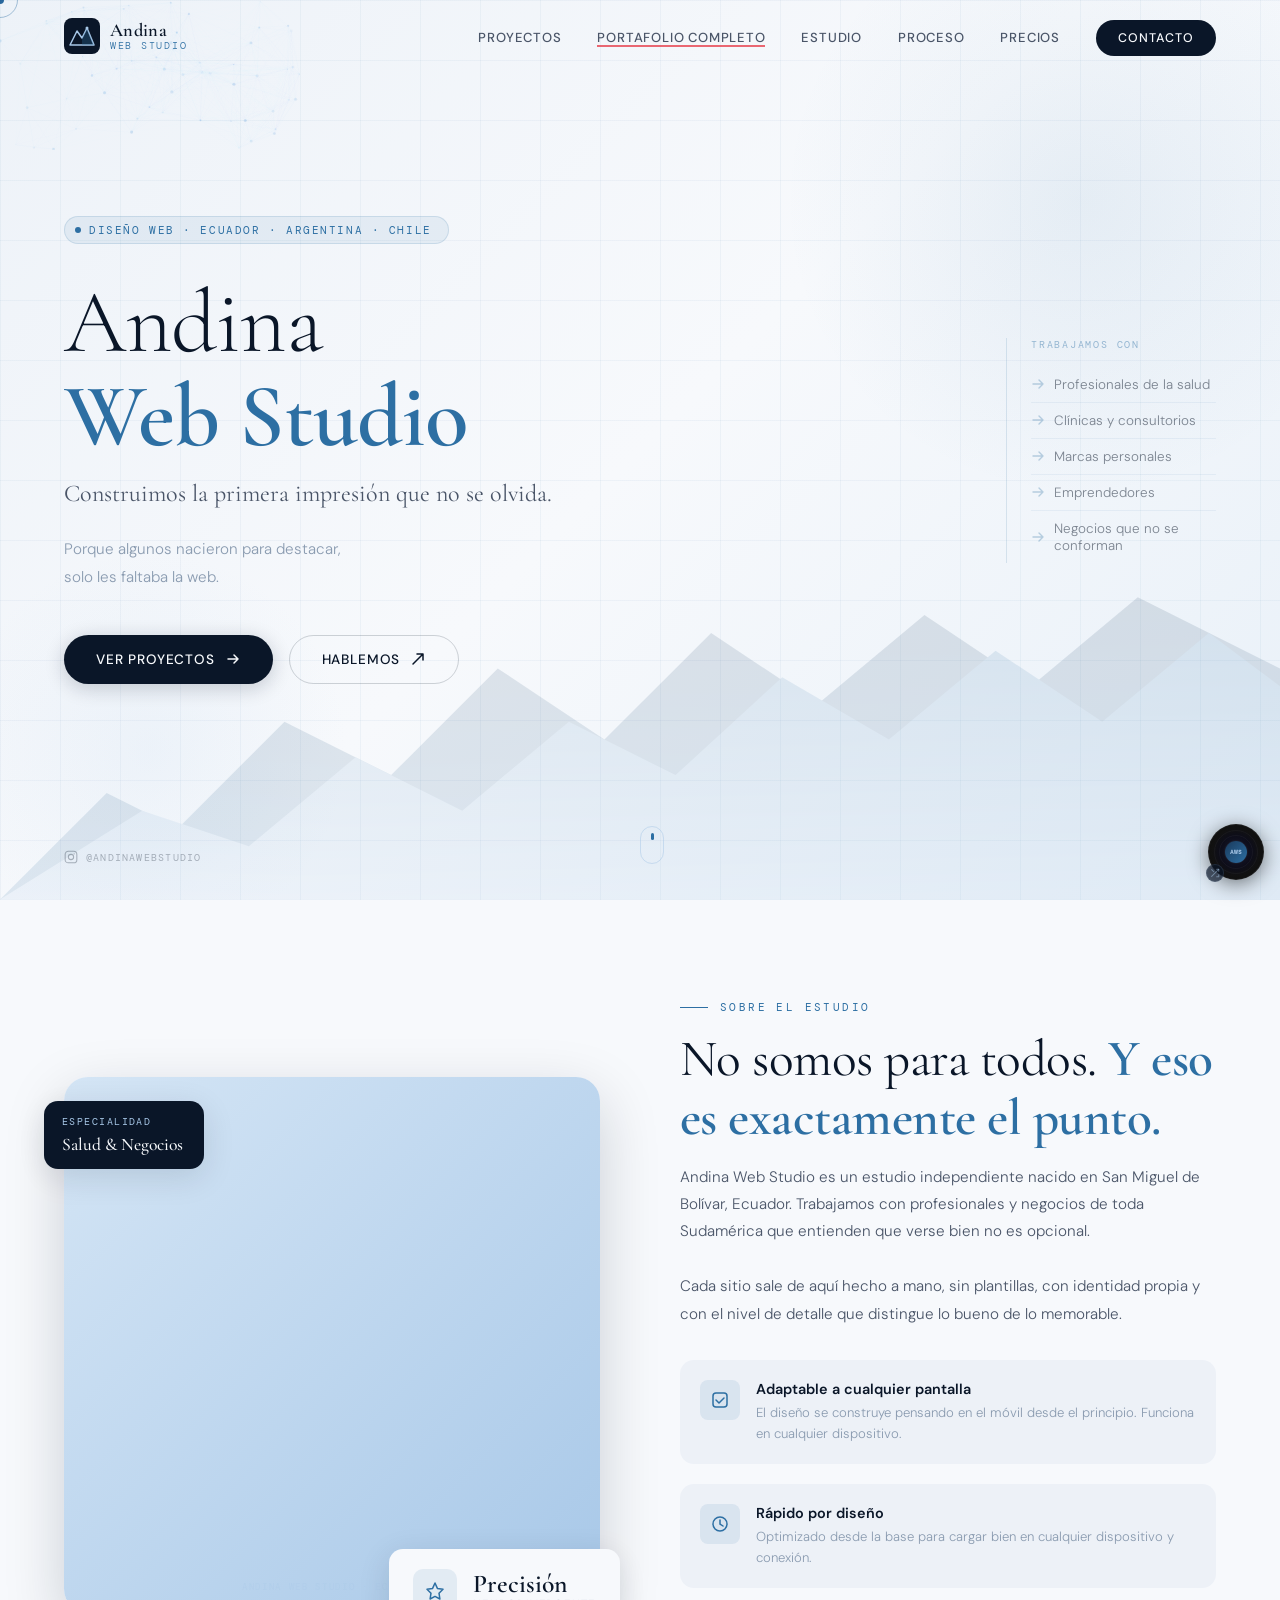
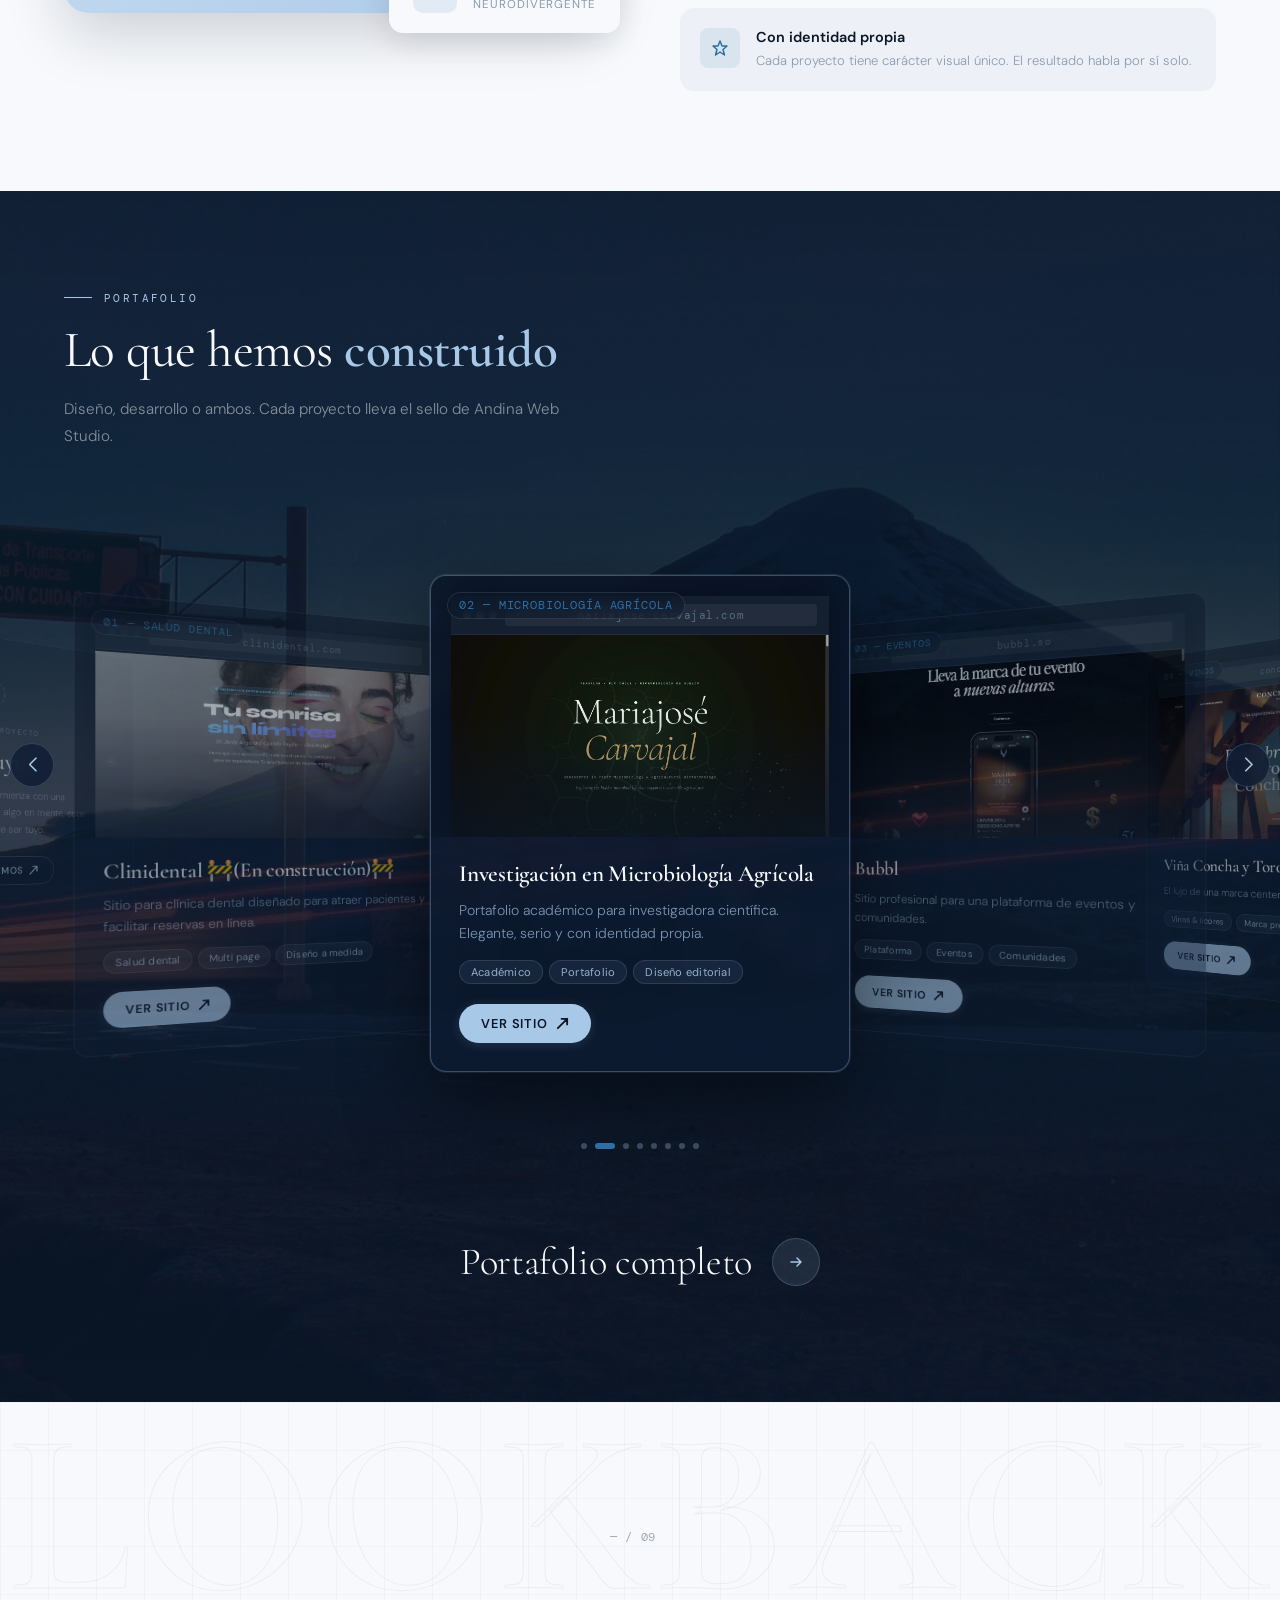
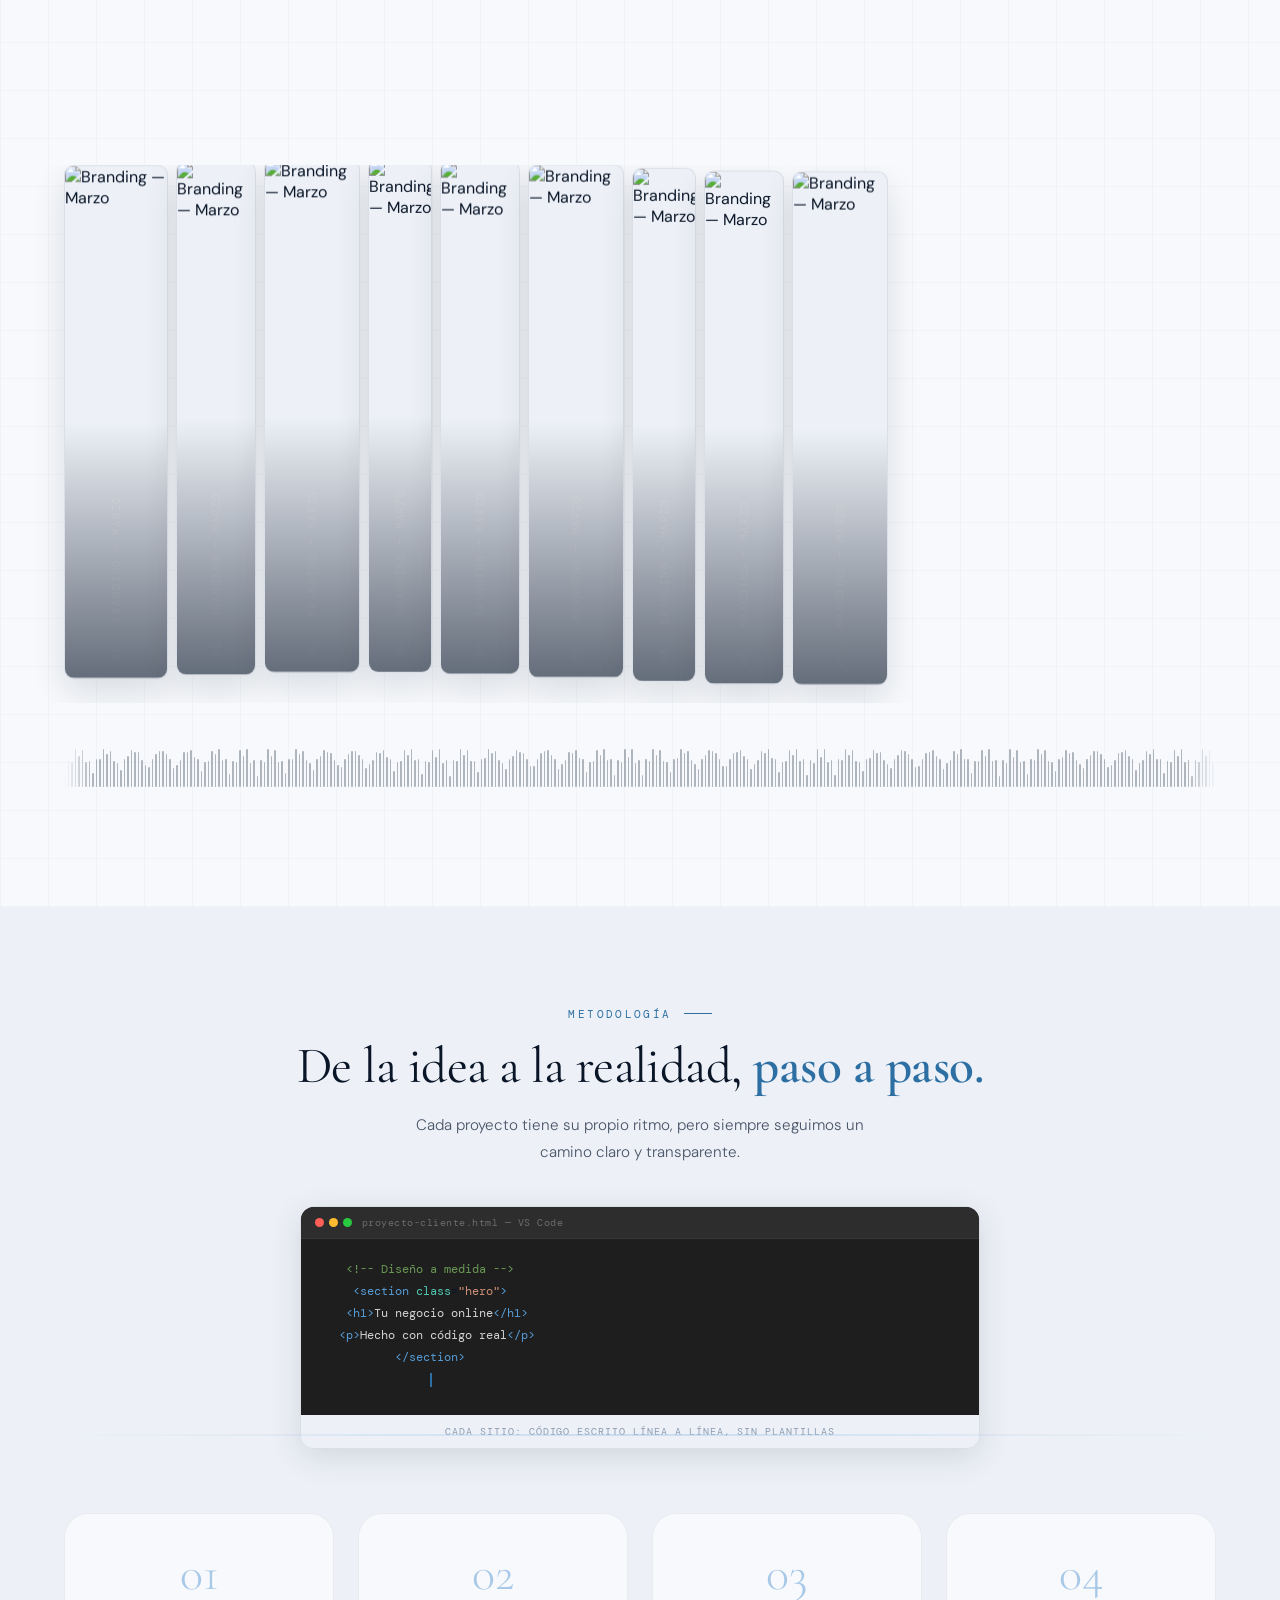
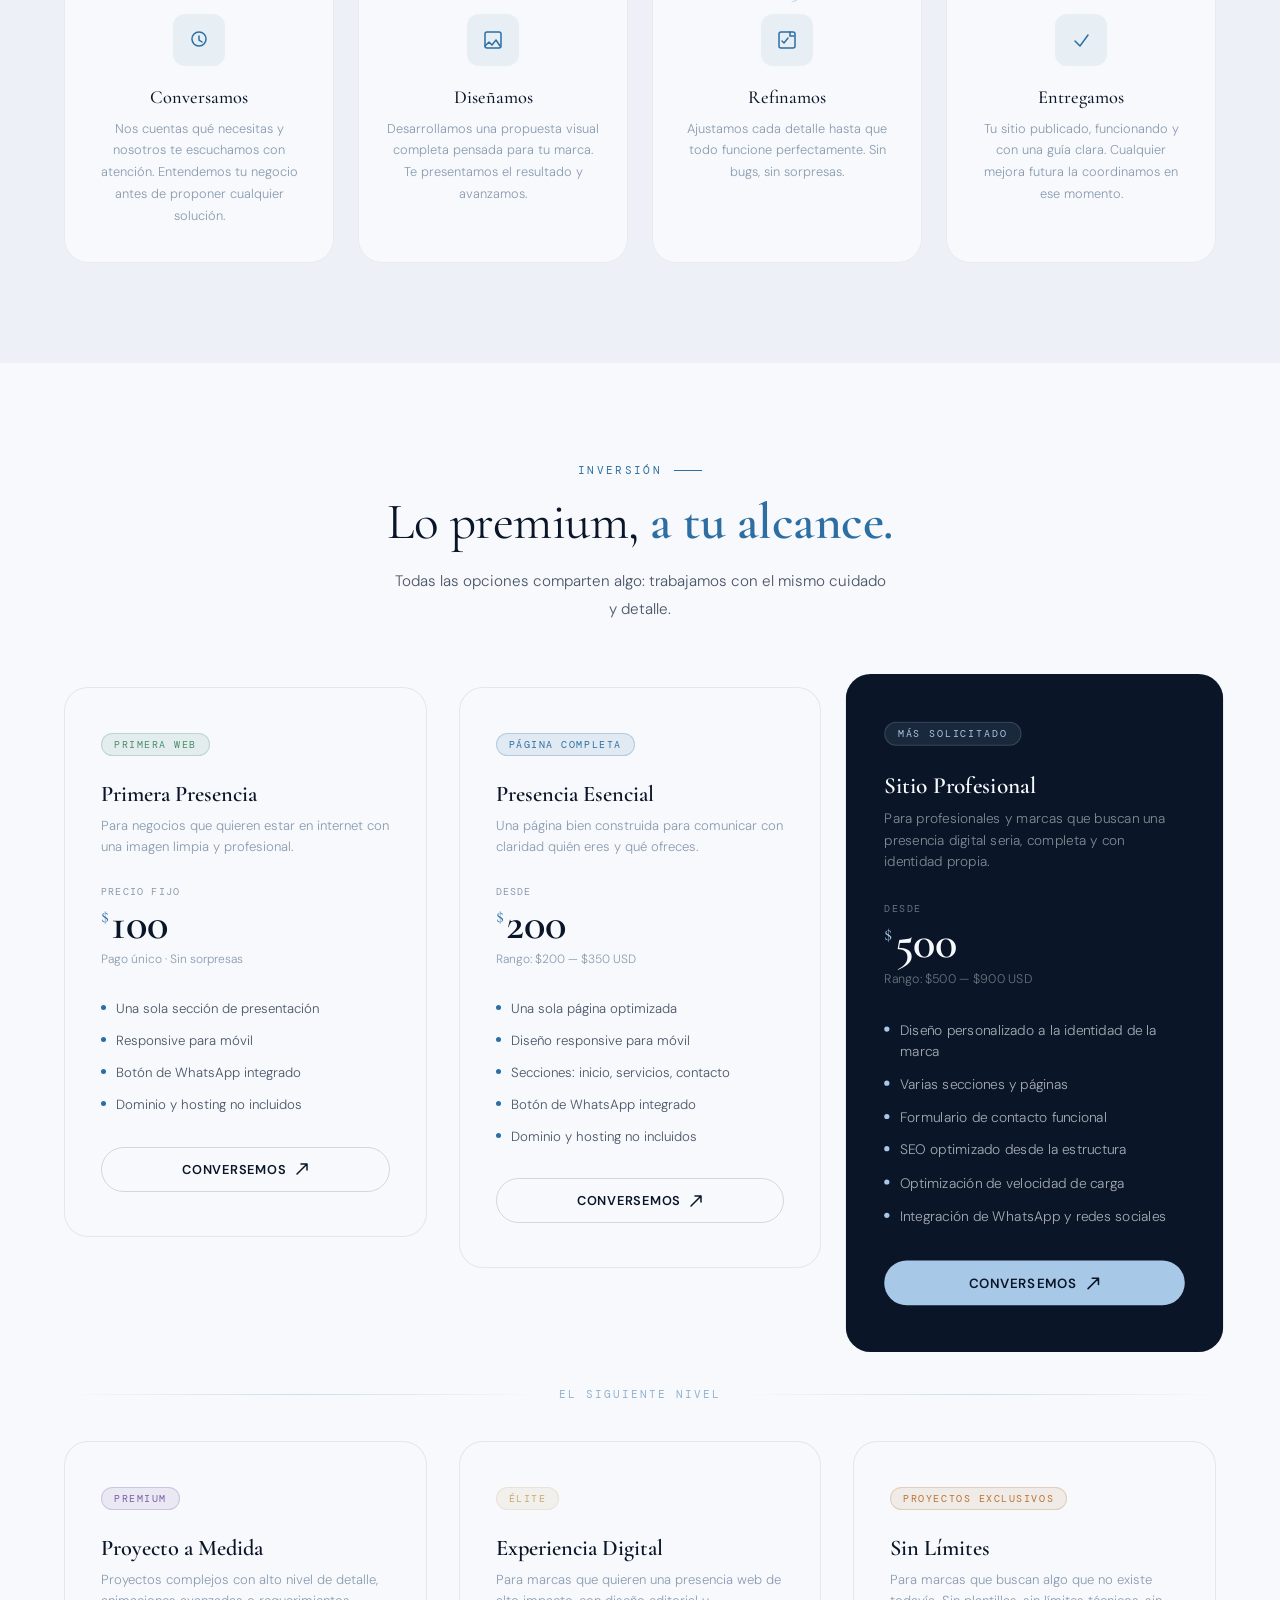
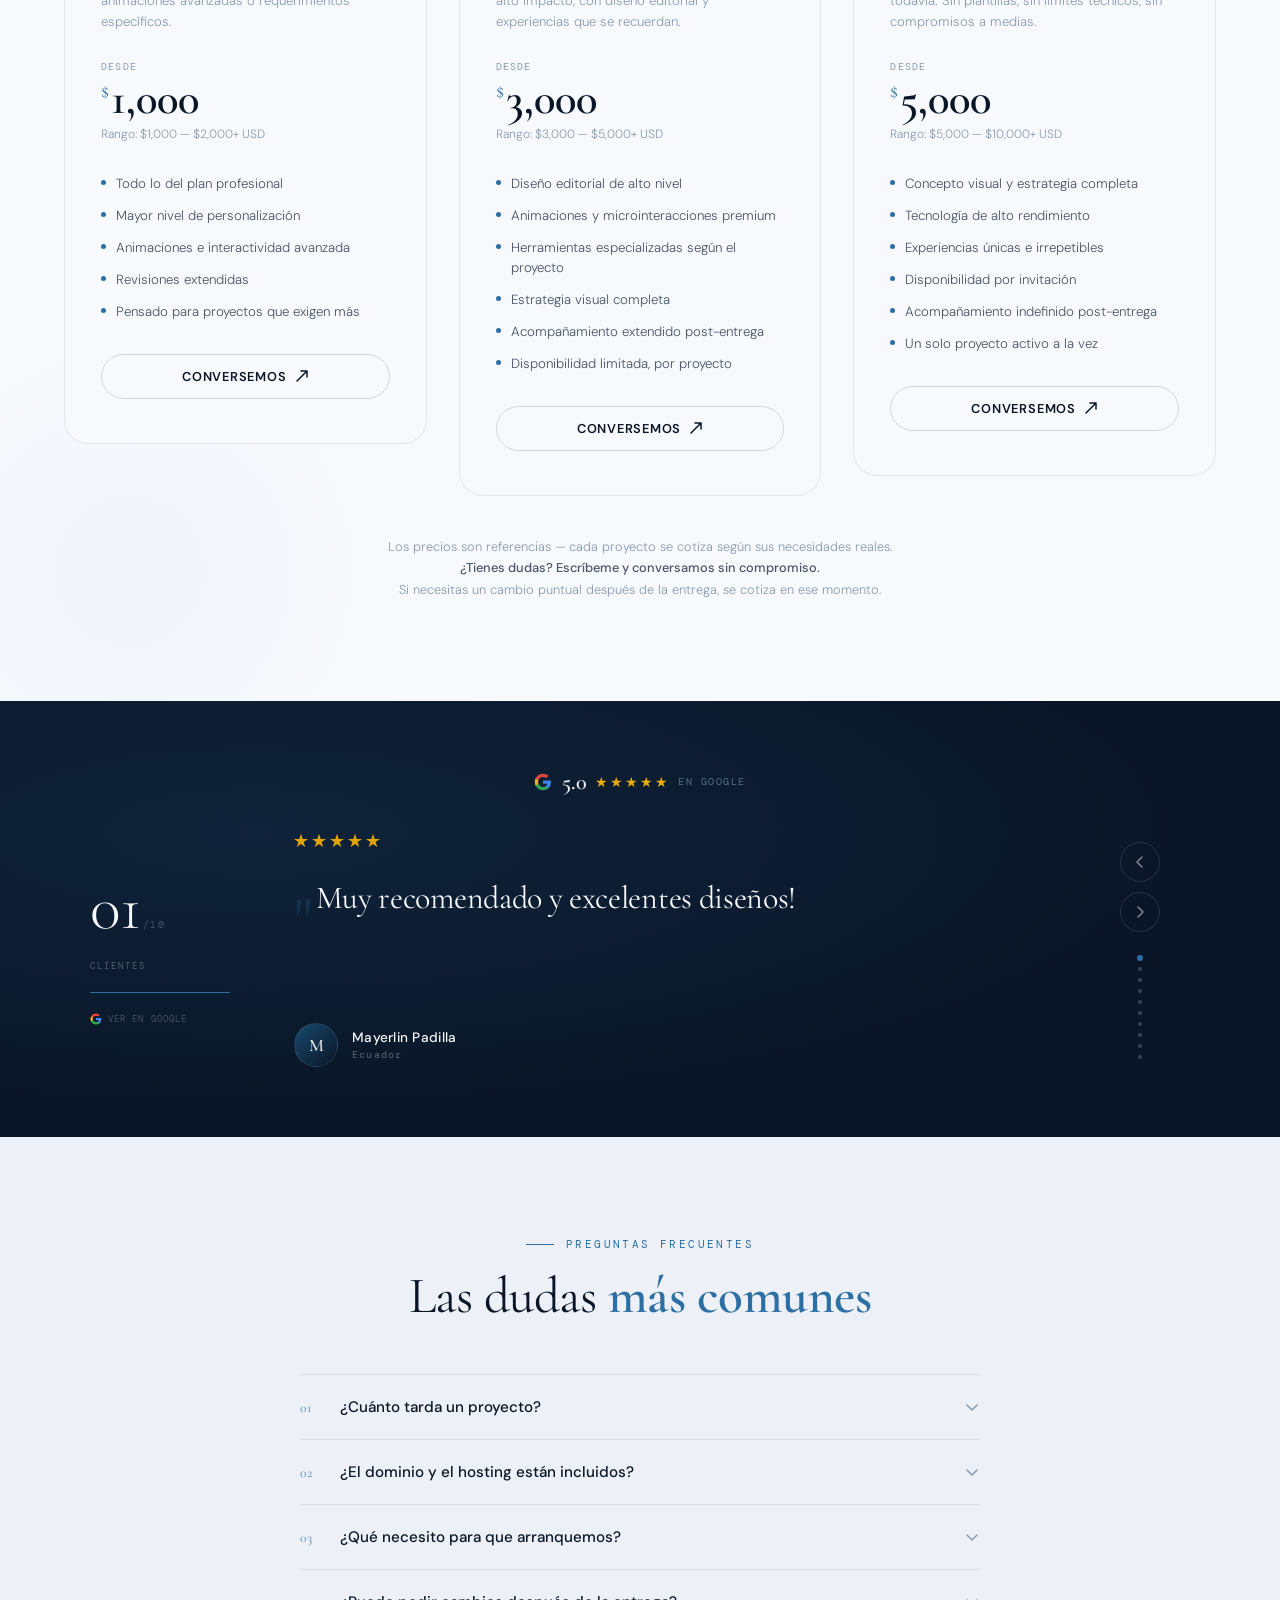
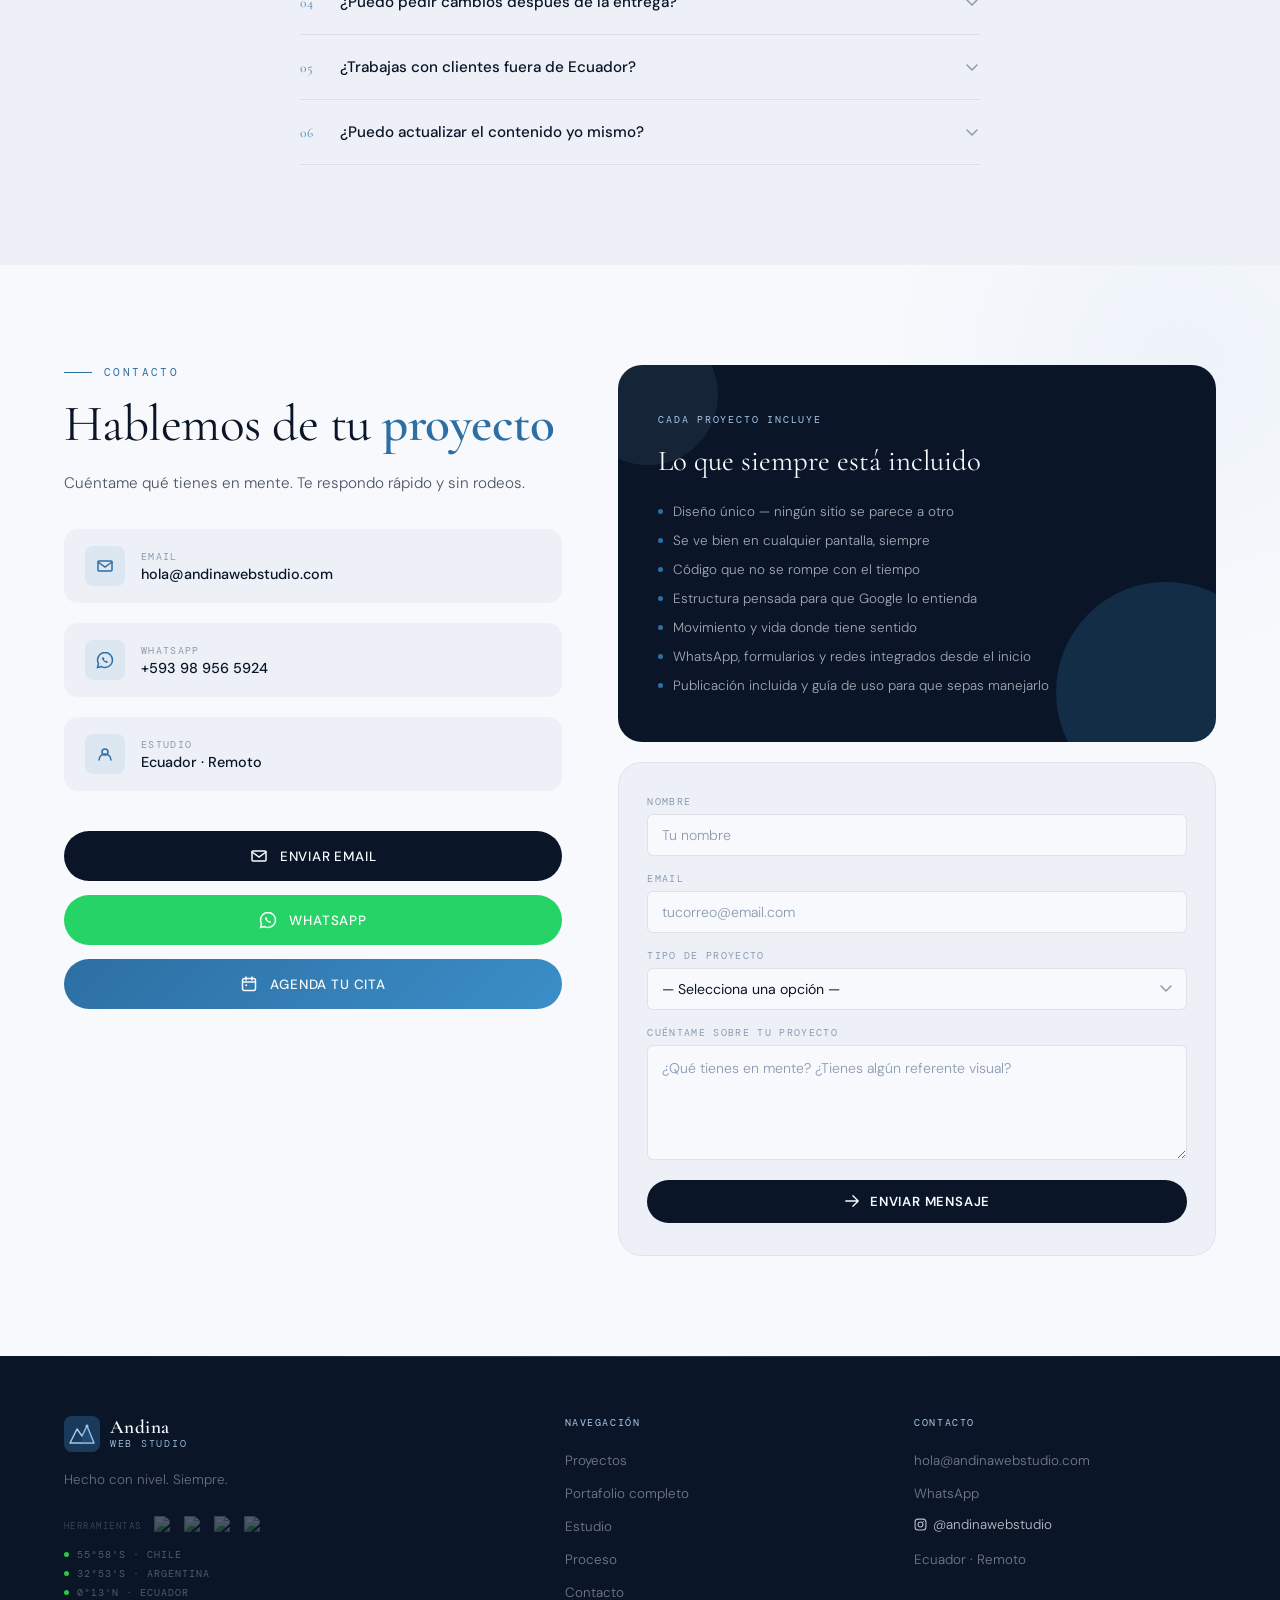
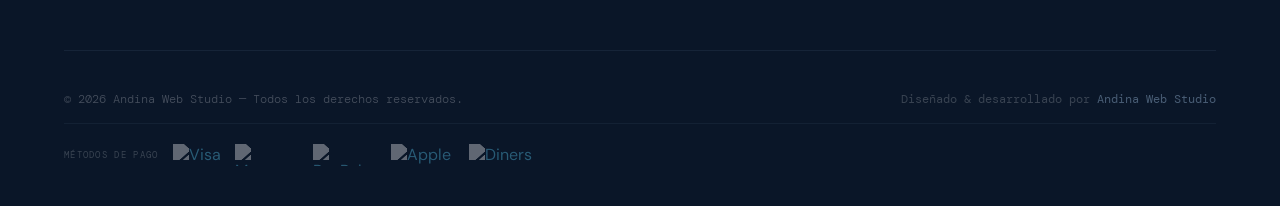
==== commit 6e8ce3de: "Primer commit: sitio Andina Web Studio" ====
--- a/index.html
+++ b/index.html
@@ -859,6 +859,33 @@
 
   </section>
 
+  <!-- LOOKBACK — Fase 1 -->
+  <section id="lookback">
+    <div class="lookback-bg-type" aria-hidden="true">LOOKBACK</div>
+
+    <div class="lookback-header">
+      <div class="lookback-header-top">
+        <div class="section-label reveal">Fuera de brief</div>
+        <div class="lookback-counter" id="lookbackCounter">01 / 03</div>
+      </div>
+      <h2 class="section-title reveal reveal-delay-1">Cuando nadie me dirige,<br><strong>esto es lo que
+          diseño.</strong></h2>
+      <p class="section-desc reveal reveal-delay-2">Piezas propias — sin cliente, sin brief, sin límites. Solo
+        criterio.</p>
+    </div>
+
+    <div class="lookback-shelf" id="lookbackShelf">
+      <!-- Se genera automáticamente con JS desde main.js (lookbackItems) -->
+    </div>
+
+    <div class="lookback-eq-wrap">
+      <div class="lookback-eq" id="lookbackEq">
+        <div class="lookback-eq-bars" id="lookbackEqBars"></div>
+        <div class="lookback-eq-progress" id="lookbackEqProgress"></div>
+      </div>
+    </div>
+  </section>
+
   <!-- PROCESO -->
   <section id="proceso">
     <div class="proceso-header">
--- a/css/styles.css
+++ b/css/styles.css
@@ -65,29 +65,34 @@
     ========================================== */
     .reveal {
       opacity: 0;
-      transform: translateY(32px);
-      transition: opacity 0.7s ease, transform 0.7s ease;
+      transform: translateY(18px);
+      filter: blur(6px);
+      transition:
+        opacity 0.6s cubic-bezier(0.16, 1, 0.3, 1),
+        transform 0.6s cubic-bezier(0.16, 1, 0.3, 1),
+        filter 0.6s cubic-bezier(0.16, 1, 0.3, 1);
     }
 
     .reveal.visible {
       opacity: 1;
       transform: translateY(0);
+      filter: blur(0);
     }
 
     .reveal-delay-1 {
-      transition-delay: 0.1s;
+      transition-delay: 0.06s;
     }
 
     .reveal-delay-2 {
-      transition-delay: 0.2s;
+      transition-delay: 0.12s;
     }
 
     .reveal-delay-3 {
-      transition-delay: 0.3s;
+      transition-delay: 0.18s;
     }
 
     .reveal-delay-4 {
-      transition-delay: 0.4s;
+      transition-delay: 0.24s;
     }
 
     /* ==========================================
@@ -2638,12 +2643,17 @@
       border-radius: var(--radius-lg);
       padding: 32px 28px;
       border: 1px solid rgba(10, 22, 40, 0.06);
+      flex: 1;
+      display: flex;
+      flex-direction: column;
     }
 
     .contacto-form {
       display: flex;
       flex-direction: column;
       gap: 16px;
+      flex: 1;
+      justify-content: space-between;
     }
 
     .form-group {
@@ -3571,19 +3581,21 @@
   border: 1px solid rgba(168, 200, 232, 0.1);
   border-radius: 16px;
   overflow: hidden;
-  backdrop-filter: blur(8px);
-  transition: border-color 0.4s ease, box-shadow 0.4s ease;
-}
-
-/* Slide activo — centrado */
+  transition: border-color 0.4s ease, box-shadow 0.4s ease, backdrop-filter 0.3s ease;
+  will-change: transform;
+}
+
+/* Slide activo — centrado: único que paga el costo del blur premium */
 .swiper-slide-active .proyecto-slide-inner {
   border-color: rgba(168, 200, 232, 0.3);
   box-shadow: 0 32px 80px rgba(0, 0, 0, 0.5), 0 0 0 1px rgba(168, 200, 232, 0.15);
-}
-
-/* Slides laterales — atenuados */
+  backdrop-filter: blur(8px);
+}
+
+/* Slides laterales — atenuadas, sin blur (fondo navy semi-transparente hace el trabajo) */
 .swiper-slide:not(.swiper-slide-active) .proyecto-slide-inner {
   opacity: 0.55;
+  backdrop-filter: none;
 }
 
 /* Mockup dentro del slide */
@@ -4444,7 +4456,7 @@
   display: grid !important;
   grid-template-columns: 1fr 1.2fr !important;
   gap: 56px !important;
-  align-items: start !important;
+  align-items: stretch !important;
 }
 
 .contacto-left {
@@ -4452,6 +4464,21 @@
   flex-direction: column;
   gap: 32px;
   padding-top: 8px;
+}
+
+/* Columna izquierda real (la que usa el HTML) — hereda el mismo
+   comportamiento flex para poder estirarse a la altura del row */
+.contacto-text {
+  display: flex;
+  flex-direction: column;
+  height: 100%;
+}
+
+/* Empuja el bloque del Lottie al fondo de la columna, absorbiendo
+   cualquier diferencia de altura contra el formulario de la derecha */
+.contacto-lottie-wrap {
+  margin-top: auto !important;
+  padding-top: 24px;
 }
 
 /* Stats CountUp */
@@ -4502,6 +4529,7 @@
   display: flex !important;
   flex-direction: column !important;
   gap: 20px !important;
+  justify-content: space-between !important;
 }
 
 /* Móvil */
@@ -4905,3 +4933,827 @@
     animation: pfPulseGlow 2.5s ease-in-out infinite;
   }
 }
+
+/* ==========================================
+   BOTÓN "AGENDA TU CITA" — en contacto-buttons
+========================================== */
+.btn-agenda-open {
+  display: flex;
+  align-items: center;
+  gap: 12px;
+  background: linear-gradient(135deg, var(--sky), var(--accent));
+  color: var(--white);
+  padding: 16px 28px;
+  border-radius: 50px;
+  border: none;
+  font-family: 'DM Sans', sans-serif;
+  font-size: 0.84rem;
+  font-weight: 500;
+  letter-spacing: 0.06em;
+  text-transform: uppercase;
+  cursor: pointer;
+  transition: transform 0.2s, box-shadow 0.3s, filter 0.3s;
+  justify-content: center;
+}
+
+.btn-agenda-open:hover {
+  transform: translateY(-2px);
+  box-shadow: 0 10px 30px rgba(45, 111, 163, 0.4);
+  filter: brightness(1.08);
+}
+
+/* ==========================================
+   AGENDAMIENTO — MODAL
+========================================== */
+.agenda-modal {
+  position: fixed;
+  inset: 0;
+  z-index: 999;
+  display: flex;
+  align-items: center;
+  justify-content: center;
+  padding: 24px;
+  visibility: hidden;
+  opacity: 0;
+  transition: opacity 0.35s ease, visibility 0s linear 0.35s;
+}
+
+.agenda-modal.is-open {
+  visibility: visible;
+  opacity: 1;
+  transition: opacity 0.35s ease;
+}
+
+.agenda-modal-backdrop {
+  position: absolute;
+  inset: 0;
+  background: rgba(5, 12, 24, 0.7);
+  backdrop-filter: blur(6px);
+}
+
+.agenda-modal-panel {
+  position: relative;
+  background: var(--white);
+  border-radius: 24px;
+  padding: 44px;
+  width: 100%;
+  max-width: 880px;
+  max-height: 90vh;
+  overflow-y: auto;
+  box-shadow: 0 50px 100px rgba(5, 12, 24, 0.5);
+  transform: translateY(24px) scale(0.97);
+  opacity: 0;
+  transition: transform 0.4s cubic-bezier(0.16, 1, 0.3, 1), opacity 0.35s ease;
+}
+
+.agenda-modal.is-open .agenda-modal-panel {
+  transform: translateY(0) scale(1);
+  opacity: 1;
+}
+
+.agenda-modal-close {
+  position: absolute;
+  top: 20px;
+  right: 20px;
+  width: 34px;
+  height: 34px;
+  border-radius: 50%;
+  border: 1px solid rgba(10, 22, 40, 0.1);
+  background: var(--grey-soft);
+  color: var(--navy);
+  display: flex;
+  align-items: center;
+  justify-content: center;
+  cursor: pointer;
+  transition: background 0.25s, transform 0.2s;
+  z-index: 2;
+}
+
+.agenda-modal-close:hover {
+  background: rgba(10, 22, 40, 0.08);
+  transform: rotate(90deg);
+}
+
+.agenda-modal-header {
+  margin-bottom: 32px;
+  padding-right: 30px;
+}
+
+.agenda-modal-title {
+  font-family: 'Cormorant Garamond', serif;
+  font-size: clamp(1.8rem, 3.6vw, 2.6rem);
+  font-weight: 400;
+  color: var(--navy);
+  line-height: 1.12;
+  letter-spacing: -0.01em;
+  margin-bottom: 12px;
+}
+
+.agenda-modal-title strong {
+  font-weight: 600;
+  color: var(--sky);
+}
+
+.agenda-modal-desc {
+  font-size: 0.92rem;
+  color: var(--grey-text);
+  line-height: 1.7;
+  font-weight: 300;
+  max-width: 460px;
+}
+
+/* ---------- BOARD (calendario) ---------- */
+.agenda-board {
+  background: var(--navy);
+  border-radius: 20px;
+  padding: 36px;
+  position: relative;
+  overflow: hidden;
+  display: grid;
+  grid-template-columns: 300px 1fr;
+  gap: 0;
+}
+
+.agenda-board::before {
+  content: '';
+  position: absolute;
+  inset: 0;
+  background-image:
+    linear-gradient(rgba(168, 200, 232, 0.035) 1px, transparent 1px),
+    linear-gradient(90deg, rgba(168, 200, 232, 0.035) 1px, transparent 1px);
+  background-size: 44px 44px;
+  pointer-events: none;
+}
+
+.agenda-board::after {
+  content: '';
+  position: absolute;
+  top: -20%;
+  right: -10%;
+  width: 55%;
+  height: 140%;
+  background: radial-gradient(circle, rgba(45, 111, 163, 0.14) 0%, transparent 68%);
+  pointer-events: none;
+}
+
+.agenda-board-panel {
+  position: relative;
+  z-index: 1;
+  padding-right: 32px;
+  border-right: 1px solid rgba(168, 200, 232, 0.1);
+}
+
+.agenda-cal-header {
+  display: flex;
+  align-items: center;
+  justify-content: space-between;
+  margin-bottom: 18px;
+}
+
+.agenda-cal-month {
+  font-family: 'DM Mono', monospace;
+  font-size: 0.7rem;
+  letter-spacing: 0.1em;
+  text-transform: uppercase;
+  color: var(--ice);
+}
+
+.agenda-cal-nav {
+  width: 26px;
+  height: 26px;
+  border-radius: 50%;
+  border: 1px solid rgba(168, 200, 232, 0.16);
+  background: rgba(168, 200, 232, 0.03);
+  color: var(--ice);
+  display: flex;
+  align-items: center;
+  justify-content: center;
+  cursor: pointer;
+  transition: background 0.25s, border-color 0.25s, transform 0.2s;
+}
+
+.agenda-cal-nav:hover:not(:disabled) {
+  background: rgba(168, 200, 232, 0.14);
+  border-color: rgba(168, 200, 232, 0.4);
+  transform: scale(1.06);
+}
+
+.agenda-cal-nav:disabled {
+  opacity: 0.2;
+  cursor: not-allowed;
+}
+
+.agenda-cal-weekdays {
+  display: grid;
+  grid-template-columns: repeat(7, 1fr);
+  margin-bottom: 6px;
+}
+
+.agenda-cal-weekdays span {
+  text-align: center;
+  font-family: 'DM Mono', monospace;
+  font-size: 0.58rem;
+  color: rgba(247, 249, 252, 0.3);
+  text-transform: uppercase;
+  letter-spacing: 0.05em;
+}
+
+.agenda-cal-grid {
+  display: grid;
+  grid-template-columns: repeat(7, 1fr);
+  gap: 3px;
+}
+
+.agenda-day {
+  aspect-ratio: 1;
+  display: flex;
+  align-items: center;
+  justify-content: center;
+  border: none;
+  background: transparent;
+  color: rgba(247, 249, 252, 0.55);
+  font-family: 'DM Sans', sans-serif;
+  font-size: 0.76rem;
+  font-weight: 300;
+  border-radius: 50%;
+  cursor: pointer;
+  position: relative;
+  transition: background 0.2s, color 0.2s, transform 0.15s;
+}
+
+.agenda-day.is-empty {
+  cursor: default;
+}
+
+.agenda-day.has-slots {
+  color: rgba(247, 249, 252, 0.9);
+  font-weight: 400;
+}
+
+.agenda-day.has-slots::after {
+  content: '';
+  position: absolute;
+  bottom: 3px;
+  width: 3px;
+  height: 3px;
+  border-radius: 50%;
+  background: var(--sky);
+}
+
+.agenda-day.is-today {
+  box-shadow: inset 0 0 0 1px rgba(168, 200, 232, 0.4);
+}
+
+.agenda-day:not(.is-disabled):not(.is-empty):hover {
+  background: rgba(168, 200, 232, 0.14);
+  transform: scale(1.08);
+}
+
+.agenda-day.is-disabled {
+  color: rgba(247, 249, 252, 0.1);
+  cursor: not-allowed;
+}
+
+.agenda-day.is-disabled.has-slots::after {
+  display: none;
+}
+
+.agenda-day.is-selected {
+  background: var(--accent);
+  color: var(--white);
+  font-weight: 600;
+  box-shadow: 0 4px 16px rgba(59, 142, 200, 0.55);
+}
+
+.agenda-day.is-selected:hover {
+  transform: none;
+  background: var(--accent);
+}
+
+.agenda-day.is-selected.has-slots::after {
+  background: var(--white);
+}
+
+.agenda-board-main {
+  position: relative;
+  z-index: 1;
+  padding-left: 36px;
+  display: flex;
+  flex-direction: column;
+}
+
+.agenda-selected-date {
+  font-family: 'Cormorant Garamond', serif;
+  font-size: 1.4rem;
+  font-weight: 500;
+  color: var(--white);
+  margin-bottom: 20px;
+  min-height: 1.2em;
+}
+
+.agenda-slots {
+  display: flex;
+  flex-wrap: wrap;
+  gap: 9px;
+  align-content: flex-start;
+  flex: 1;
+  margin-bottom: 24px;
+}
+
+.agenda-slots-empty {
+  font-size: 0.82rem;
+  color: rgba(247, 249, 252, 0.32);
+  font-style: italic;
+  padding: 8px 2px;
+}
+
+.agenda-slot {
+  border: 1px solid rgba(168, 200, 232, 0.18);
+  background: rgba(168, 200, 232, 0.03);
+  color: rgba(247, 249, 252, 0.75);
+  font-family: 'DM Mono', monospace;
+  font-size: 0.76rem;
+  padding: 10px 18px;
+  border-radius: 50px;
+  cursor: pointer;
+  transition: background 0.2s, border-color 0.2s, color 0.2s, transform 0.15s;
+}
+
+.agenda-slot:hover:not(:disabled) {
+  border-color: var(--ice);
+  color: var(--white);
+  background: rgba(168, 200, 232, 0.09);
+  transform: translateY(-2px);
+}
+
+.agenda-slot.is-selected {
+  background: var(--accent);
+  border-color: var(--accent);
+  color: var(--white);
+  box-shadow: 0 6px 18px rgba(59, 142, 200, 0.45);
+}
+
+.agenda-slot:disabled {
+  opacity: 0.25;
+  text-decoration: line-through;
+  cursor: not-allowed;
+}
+
+.agenda-confirm-btn {
+  align-self: flex-start;
+  background: rgba(247, 249, 252, 0.05);
+  color: rgba(247, 249, 252, 0.3);
+  border: 1px solid rgba(247, 249, 252, 0.08);
+  border-radius: 50px;
+  padding: 14px 30px;
+  font-family: 'DM Sans', sans-serif;
+  font-size: 0.8rem;
+  font-weight: 600;
+  letter-spacing: 0.06em;
+  text-transform: uppercase;
+  cursor: not-allowed;
+  transition: background 0.3s, color 0.3s, border-color 0.3s, transform 0.2s, box-shadow 0.3s;
+}
+
+.agenda-confirm-btn.is-ready {
+  background: var(--accent);
+  color: var(--white);
+  border-color: var(--accent);
+  cursor: pointer;
+}
+
+.agenda-confirm-btn.is-ready:hover {
+  background: var(--sky);
+  transform: translateY(-2px);
+  box-shadow: 0 12px 28px rgba(45, 111, 163, 0.4);
+}
+
+.agenda-confirm-btn.is-confirmed {
+  background: rgba(40, 200, 64, 0.12);
+  color: #6fe089;
+  border-color: rgba(40, 200, 64, 0.28);
+  cursor: default;
+  transform: none;
+  box-shadow: none;
+}
+
+@media (max-width: 720px) {
+  .agenda-modal-panel {
+    padding: 30px 22px;
+    border-radius: 18px;
+  }
+
+  .agenda-board {
+    grid-template-columns: 1fr;
+    padding: 24px 18px;
+  }
+
+  .agenda-board-panel {
+    padding-right: 0;
+    padding-bottom: 24px;
+    border-right: none;
+    border-bottom: 1px solid rgba(168, 200, 232, 0.1);
+    margin-bottom: 24px;
+  }
+
+  .agenda-board-main {
+    padding-left: 0;
+  }
+}
+
+body.agenda-modal-open {
+  overflow: hidden;
+}
+
+/* ---------- Campos de reserva (nombre / whatsapp / email) ---------- */
+.agenda-form-fields {
+  display: flex;
+  flex-direction: column;
+  gap: 12px;
+  margin-bottom: 18px;
+}
+
+.agenda-field label {
+  display: block;
+  font-family: 'DM Mono', monospace;
+  font-size: 0.62rem;
+  letter-spacing: 0.08em;
+  text-transform: uppercase;
+  color: rgba(247, 249, 252, 0.4);
+  margin-bottom: 6px;
+}
+
+.agenda-field-optional {
+  text-transform: none;
+  letter-spacing: normal;
+  color: rgba(247, 249, 252, 0.25);
+}
+
+.agenda-field input {
+  width: 100%;
+  background: rgba(168, 200, 232, 0.05);
+  border: 1px solid rgba(168, 200, 232, 0.15);
+  border-radius: 10px;
+  padding: 11px 14px;
+  color: var(--white);
+  font-family: 'DM Sans', sans-serif;
+  font-size: 0.85rem;
+  transition: border-color 0.25s, background 0.25s;
+}
+
+.agenda-field input::placeholder {
+  color: rgba(247, 249, 252, 0.25);
+}
+
+.agenda-field input:focus {
+  outline: none;
+  border-color: var(--sky);
+  background: rgba(168, 200, 232, 0.09);
+}
+
+.agenda-error {
+  font-size: 0.78rem;
+  color: #ff8a8a;
+  background: rgba(255, 90, 90, 0.08);
+  border: 1px solid rgba(255, 90, 90, 0.2);
+  border-radius: 10px;
+  padding: 10px 14px;
+  margin-bottom: 14px;
+}
+
+/* ==========================================
+   LOOKBACK — Fase 1 (galería horizontal)
+========================================== */
+#lookback {
+  background: var(--white);
+  padding: 120px 0;
+  overflow: hidden;
+  position: relative;
+}
+
+#lookback::before {
+  content: '';
+  position: absolute;
+  inset: 0;
+  background-image:
+    linear-gradient(rgba(10, 22, 40, 0.025) 1px, transparent 1px),
+    linear-gradient(90deg, rgba(10, 22, 40, 0.025) 1px, transparent 1px);
+  background-size: 48px 48px;
+  pointer-events: none;
+}
+
+.lookback-bg-type {
+  position: absolute;
+  top: -0.12em;
+  left: 0;
+  right: 0;
+  text-align: center;
+  font-family: 'Cormorant Garamond', serif;
+  font-weight: 600;
+  font-size: clamp(6rem, 18vw, 15rem);
+  color: transparent;
+  -webkit-text-stroke: 1px rgba(10, 22, 40, 0.05);
+  letter-spacing: 0.02em;
+  white-space: nowrap;
+  pointer-events: none;
+  z-index: 0;
+  user-select: none;
+}
+
+.lookback-header {
+  position: relative;
+  z-index: 1;
+  padding: 0 5%;
+  max-width: 720px;
+  margin-bottom: 56px;
+}
+
+.lookback-header-top {
+  display: flex;
+  align-items: center;
+  justify-content: space-between;
+  margin-bottom: 4px;
+}
+
+.lookback-counter {
+  font-family: 'DM Mono', monospace;
+  font-size: 0.78rem;
+  letter-spacing: 0.05em;
+  color: rgba(10, 22, 40, 0.35);
+}
+
+.lookback-header .section-desc {
+  margin-top: 8px;
+}
+
+
+/* ==========================================
+   LOOKBACK — Fase 2: Estantería de libros
+   Cada pieza es un "lomo" angosto que muestra una
+   porción recortada (NUNCA borrosa) de la foto. Al
+   click, se abre en acordeón mostrando la foto completa.
+========================================== */
+.lookback-shelf {
+  position: relative;
+  z-index: 1;
+  display: flex;
+  align-items: stretch;
+  gap: 8px;
+  height: clamp(360px, 42vw, 560px);
+  padding: 0 5% 24px;
+  overflow-x: auto;
+  scrollbar-width: none;
+  -ms-overflow-style: none;
+  touch-action: pan-x;
+}
+
+.lookback-shelf::-webkit-scrollbar {
+  display: none;
+}
+
+.lookback-spine {
+  position: relative;
+  flex: 0 0 auto;
+  width: var(--spine-w, 78px);
+  border-radius: 10px;
+  overflow: hidden;
+  cursor: pointer;
+  background: var(--grey-soft);
+  border: 1px solid rgba(10, 22, 40, 0.08);
+  box-shadow: 0 14px 34px rgba(10, 22, 40, 0.12);
+  transition:
+    width 0.7s cubic-bezier(0.16, 1, 0.3, 1),
+    opacity 0.5s ease,
+    box-shadow 0.4s ease;
+  will-change: width, transform;
+}
+
+.lookback-spine.is-open {
+  width: var(--open-w, 420px);
+  box-shadow: 0 30px 70px rgba(10, 22, 40, 0.22);
+}
+
+.lookback-shelf.has-open .lookback-spine:not(.is-open) {
+  opacity: 0.5;
+}
+
+.lookback-spine:focus-visible {
+  outline: 2px solid var(--accent);
+  outline-offset: 3px;
+}
+
+.lookback-spine-media {
+  position: absolute;
+  inset: 0;
+}
+
+.lookback-spine-media img,
+.lookback-spine-media video {
+  width: 100%;
+  height: 100%;
+  object-fit: cover;
+  object-position: center;
+  display: block;
+}
+
+/* Sombra inferior para leer el lomo cuando está cerrado; se aclara al abrir */
+.lookback-spine::after {
+  content: '';
+  position: absolute;
+  inset: 0;
+  background: linear-gradient(to top, rgba(10, 22, 40, 0.6), transparent 50%);
+  opacity: 1;
+  transition: opacity 0.5s ease;
+  pointer-events: none;
+}
+
+.lookback-spine.is-open::after {
+  opacity: 0.18;
+}
+
+/* Título vertical, como el lomo real de un libro — solo visible cerrado */
+.lookback-spine-label {
+  position: absolute;
+  bottom: 16px;
+  left: 50%;
+  transform: translateX(-50%) rotate(180deg);
+  writing-mode: vertical-rl;
+  font-family: 'DM Mono', monospace;
+  font-size: 0.68rem;
+  letter-spacing: 0.08em;
+  text-transform: uppercase;
+  color: rgba(247, 249, 252, 0.9);
+  white-space: nowrap;
+  max-height: calc(100% - 32px);
+  overflow: hidden;
+  opacity: 1;
+  transition: opacity 0.3s ease;
+  pointer-events: none;
+}
+
+.lookback-spine.is-open .lookback-spine-label {
+  opacity: 0;
+}
+
+/* Meta horizontal, solo visible cuando está abierto */
+.lookback-spine-meta {
+  position: absolute;
+  left: 20px;
+  right: 20px;
+  bottom: 18px;
+  display: flex;
+  align-items: baseline;
+  gap: 10px;
+  opacity: 0;
+  transform: translateY(10px);
+  transition: opacity 0.4s ease 0.15s, transform 0.4s ease 0.15s;
+  pointer-events: none;
+}
+
+.lookback-spine.is-open .lookback-spine-meta {
+  opacity: 1;
+  transform: translateY(0);
+}
+
+.lookback-spine-meta .lookback-card-num {
+  font-family: 'DM Mono', monospace;
+  font-size: 0.72rem;
+  color: rgba(247, 249, 252, 0.6);
+  letter-spacing: 0.05em;
+}
+
+.lookback-spine-meta .lookback-card-tag {
+  font-family: 'DM Sans', sans-serif;
+  font-size: 0.85rem;
+  color: var(--white);
+  font-weight: 500;
+}
+
+@media (max-width: 640px) {
+  .lookback-shelf {
+    height: clamp(280px, 70vw, 400px);
+    gap: 6px;
+  }
+
+  .lookback-spine.is-open {
+    width: min(var(--open-w, 420px), 78vw);
+  }
+
+  .lookback-bg-type {
+    font-size: 4.5rem;
+  }
+}
+
+@media (prefers-reduced-motion: reduce) {
+  .lookback-spine {
+    transition-duration: 0.01ms;
+  }
+}
+
+/* ==========================================
+   LOOKBACK — Barra de sonido (waveform scrubber)
+   Reemplaza al scroll nativo: se ve como el waveform
+   de un reproductor de audio. La parte "reproducida"
+   usa el color de acento, el resto queda en gris.
+========================================== */
+.lookback-eq-wrap {
+  padding: 10px 5% 0;
+}
+
+.lookback-eq {
+  position: relative;
+  z-index: 1;
+  height: 74px; /* área táctil más grande que lo que se ve — más fácil de agarrar */
+  display: flex;
+  align-items: flex-end;
+  overflow: visible;
+  cursor: grab;
+  touch-action: none;
+  -webkit-user-select: none;
+  user-select: none;
+  -webkit-mask-image: linear-gradient(90deg, transparent 0, black 28px, black calc(100% - 28px), transparent 100%);
+  mask-image: linear-gradient(90deg, transparent 0, black 28px, black calc(100% - 28px), transparent 100%);
+}
+
+.lookback-eq.is-scrubbing {
+  cursor: grabbing;
+}
+
+.lookback-eq-bars,
+.lookback-eq-progress {
+  position: absolute;
+  left: 0;
+  right: 0;
+  bottom: 0;
+  height: 52px;
+  display: flex;
+  align-items: flex-end;
+  gap: 2px;
+  pointer-events: none;
+  overflow: hidden;
+}
+
+.lookback-eq-bars {
+  position: relative;
+}
+
+.lookback-eq-progress {
+  width: 0%;
+}
+
+.lookback-eq-bar {
+  flex: 0 0 1.5px;
+  width: 1.5px;
+  height: var(--bar-h, 30%);
+  min-height: 3px;
+  border-radius: 999px;
+  background: rgba(10, 22, 40, 0.3);
+  transform-origin: bottom center;
+  transition: background 0.35s ease, box-shadow 0.35s ease;
+}
+
+/* Cuando tocás/hovereás una foto, su tramo de barras se enciende dorado
+   — así la barra se lee como parte de la misma pieza, no algo aparte. */
+.lookback-eq-bar.is-linked {
+  background: linear-gradient(180deg, #e8d4ae, var(--gold));
+  box-shadow: 0 0 6px rgba(201, 169, 110, 0.4);
+}
+
+.lookback-eq-progress .lookback-eq-bar {
+  /* El color real lo pone JS por barra (degradé sky→ice→gold); esto es
+     solo el fallback antes de que corra el script. */
+  background: var(--gold);
+  box-shadow: 0 0 4px rgba(45, 111, 163, 0.18);
+}
+
+/* Pequeño "cabezal" que remata la parte reproducida, como un playhead */
+.lookback-eq-progress::after {
+  content: '';
+  position: absolute;
+  top: 0;
+  right: -1px;
+  bottom: 0;
+  width: 1.5px;
+  border-radius: 2px;
+  background: var(--gold);
+  box-shadow: 0 0 8px rgba(201, 169, 110, 0.55);
+}
+
+@media (prefers-reduced-motion: reduce) {
+  .lookback-eq-progress {
+    transition: none;
+  }
+}
+
+@media (max-width: 640px) {
+  .lookback-eq-wrap {
+    padding-top: 10px;
+  }
+  .lookback-eq {
+    height: 60px;
+  }
+  .lookback-eq-bars,
+  .lookback-eq-progress {
+    height: 40px;
+  }
+}
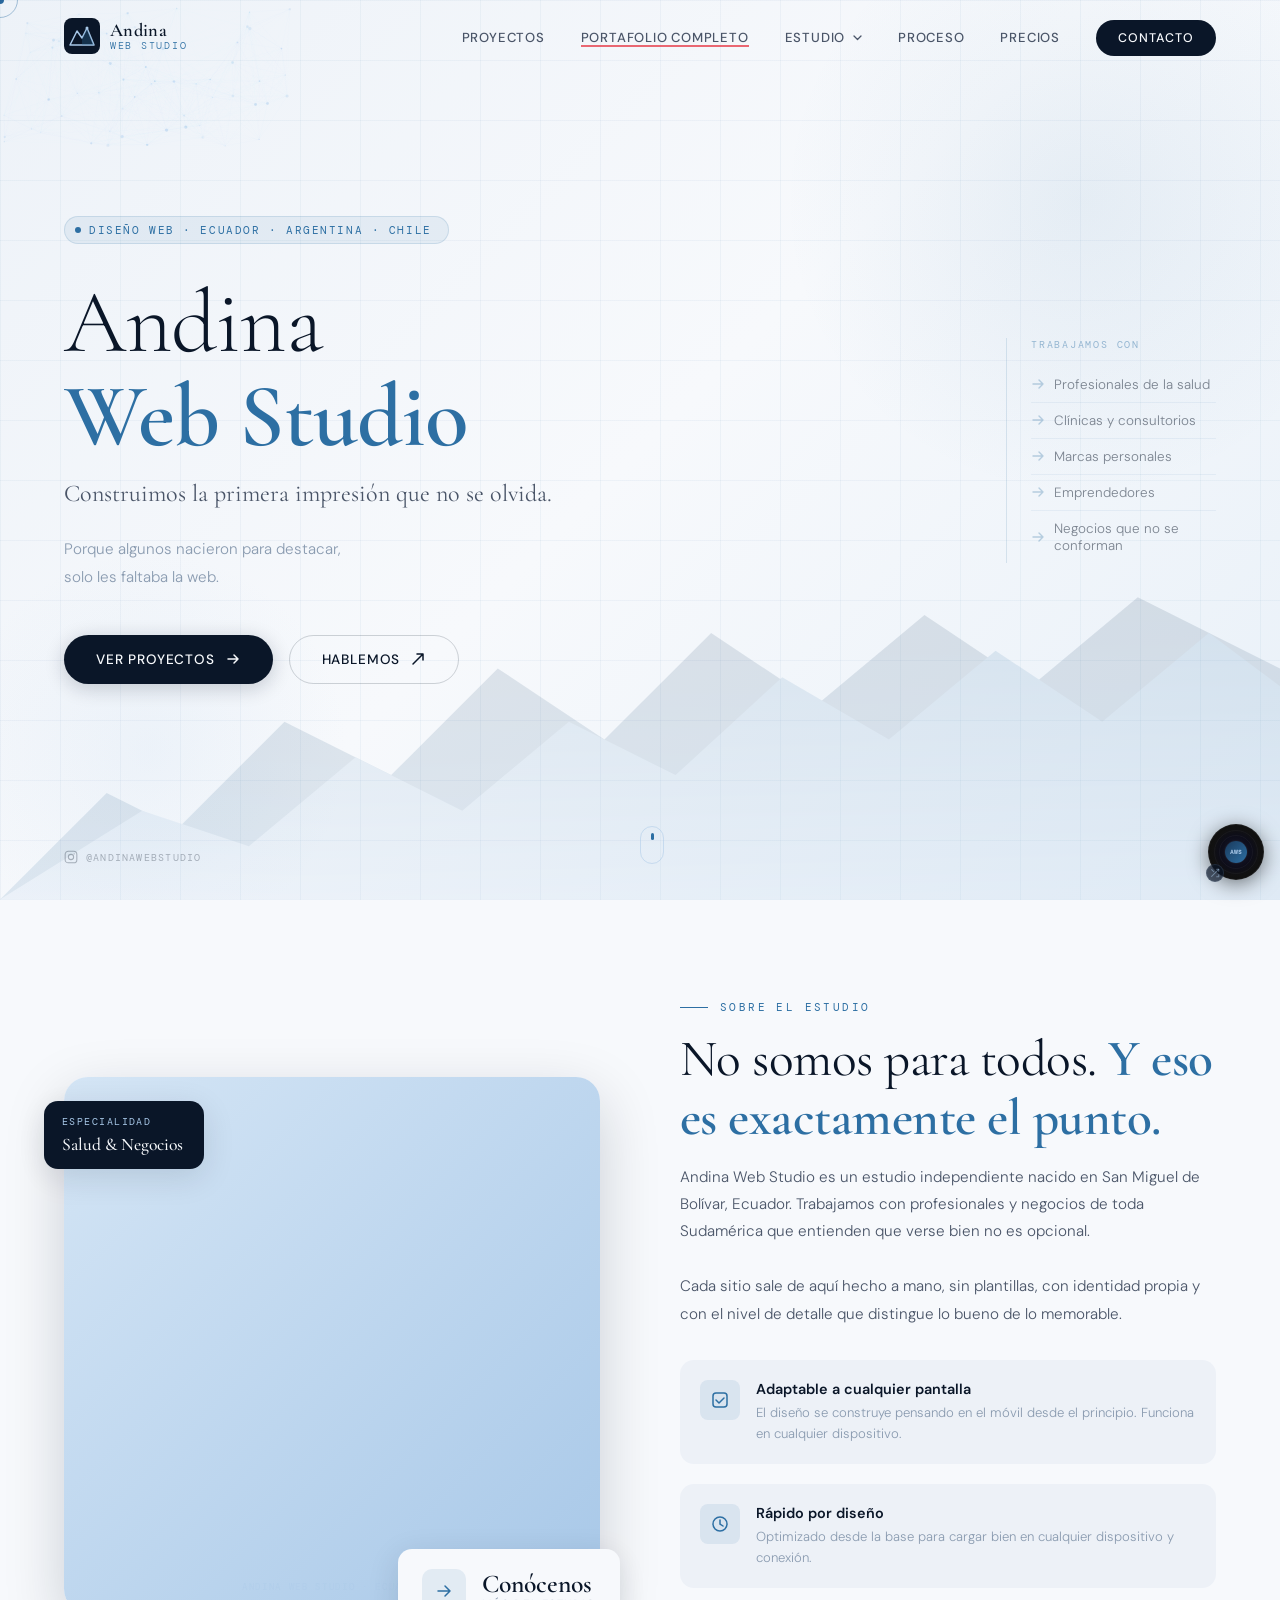
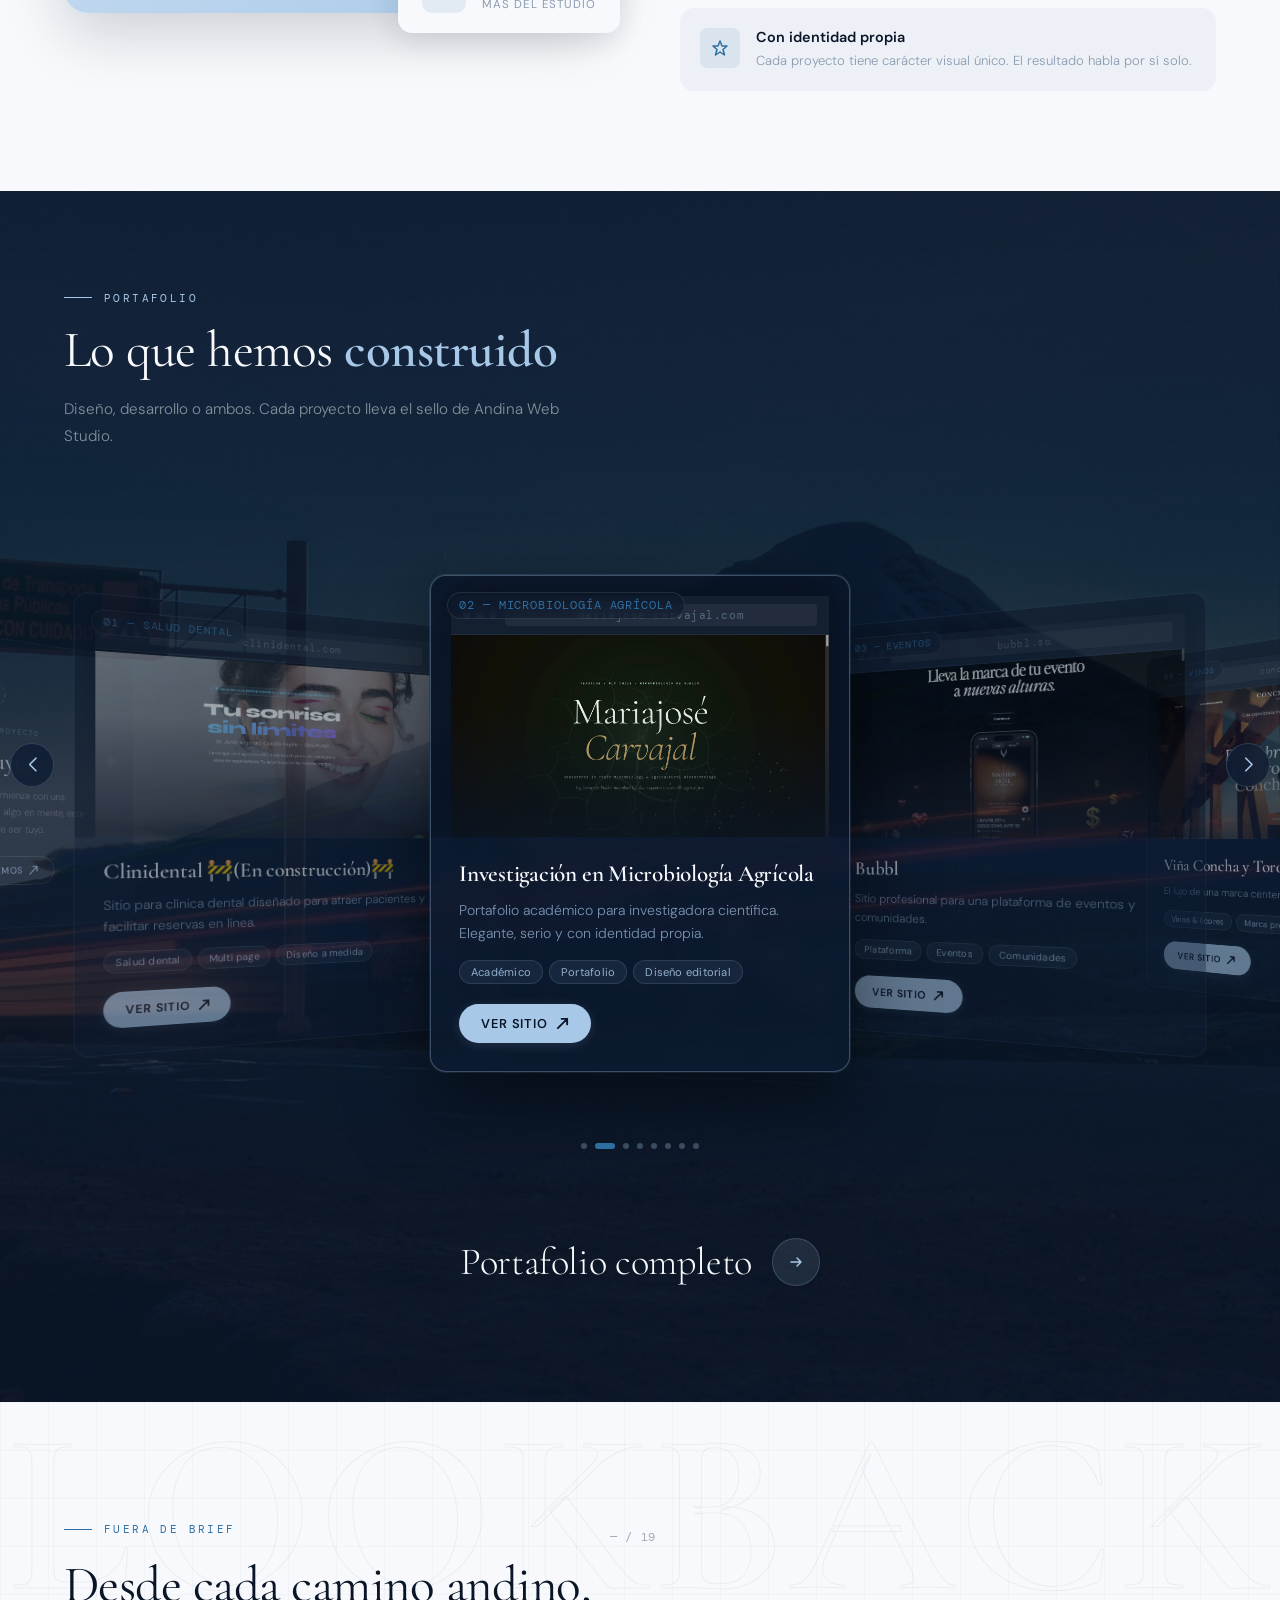
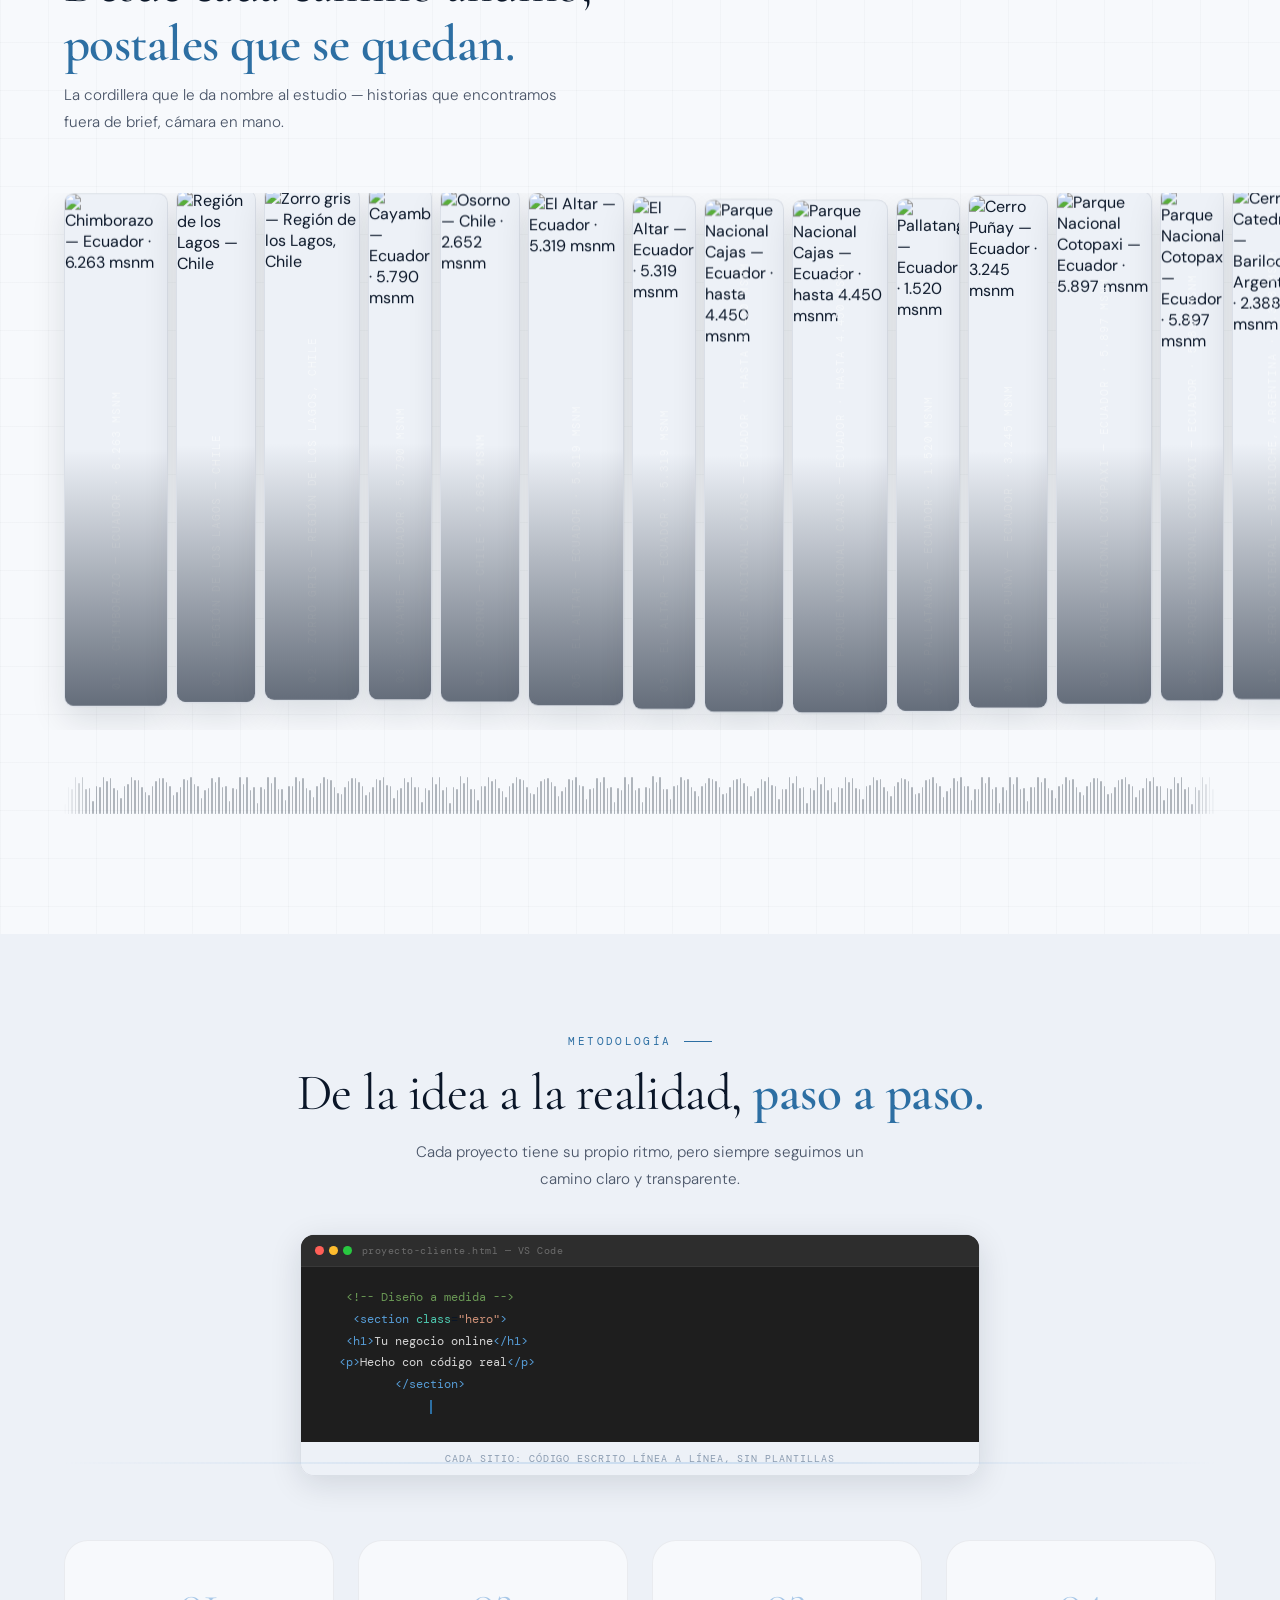
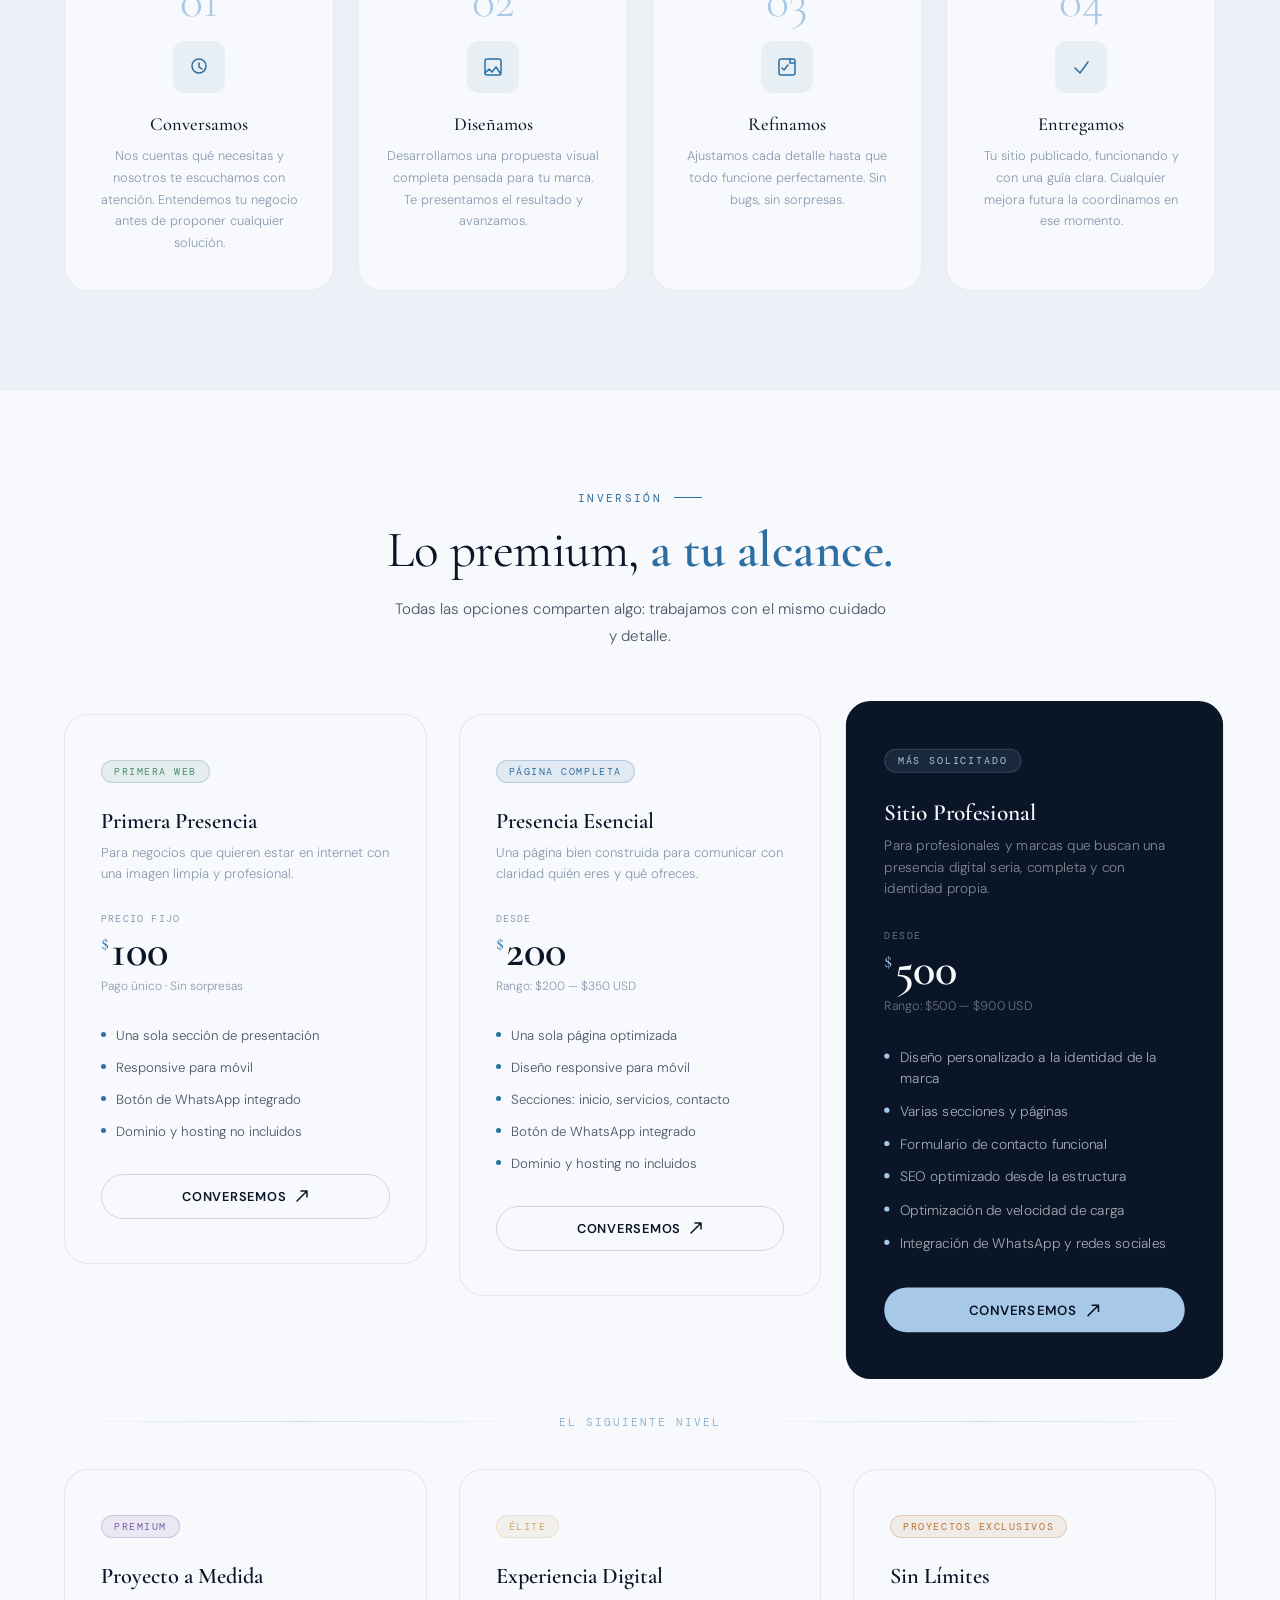
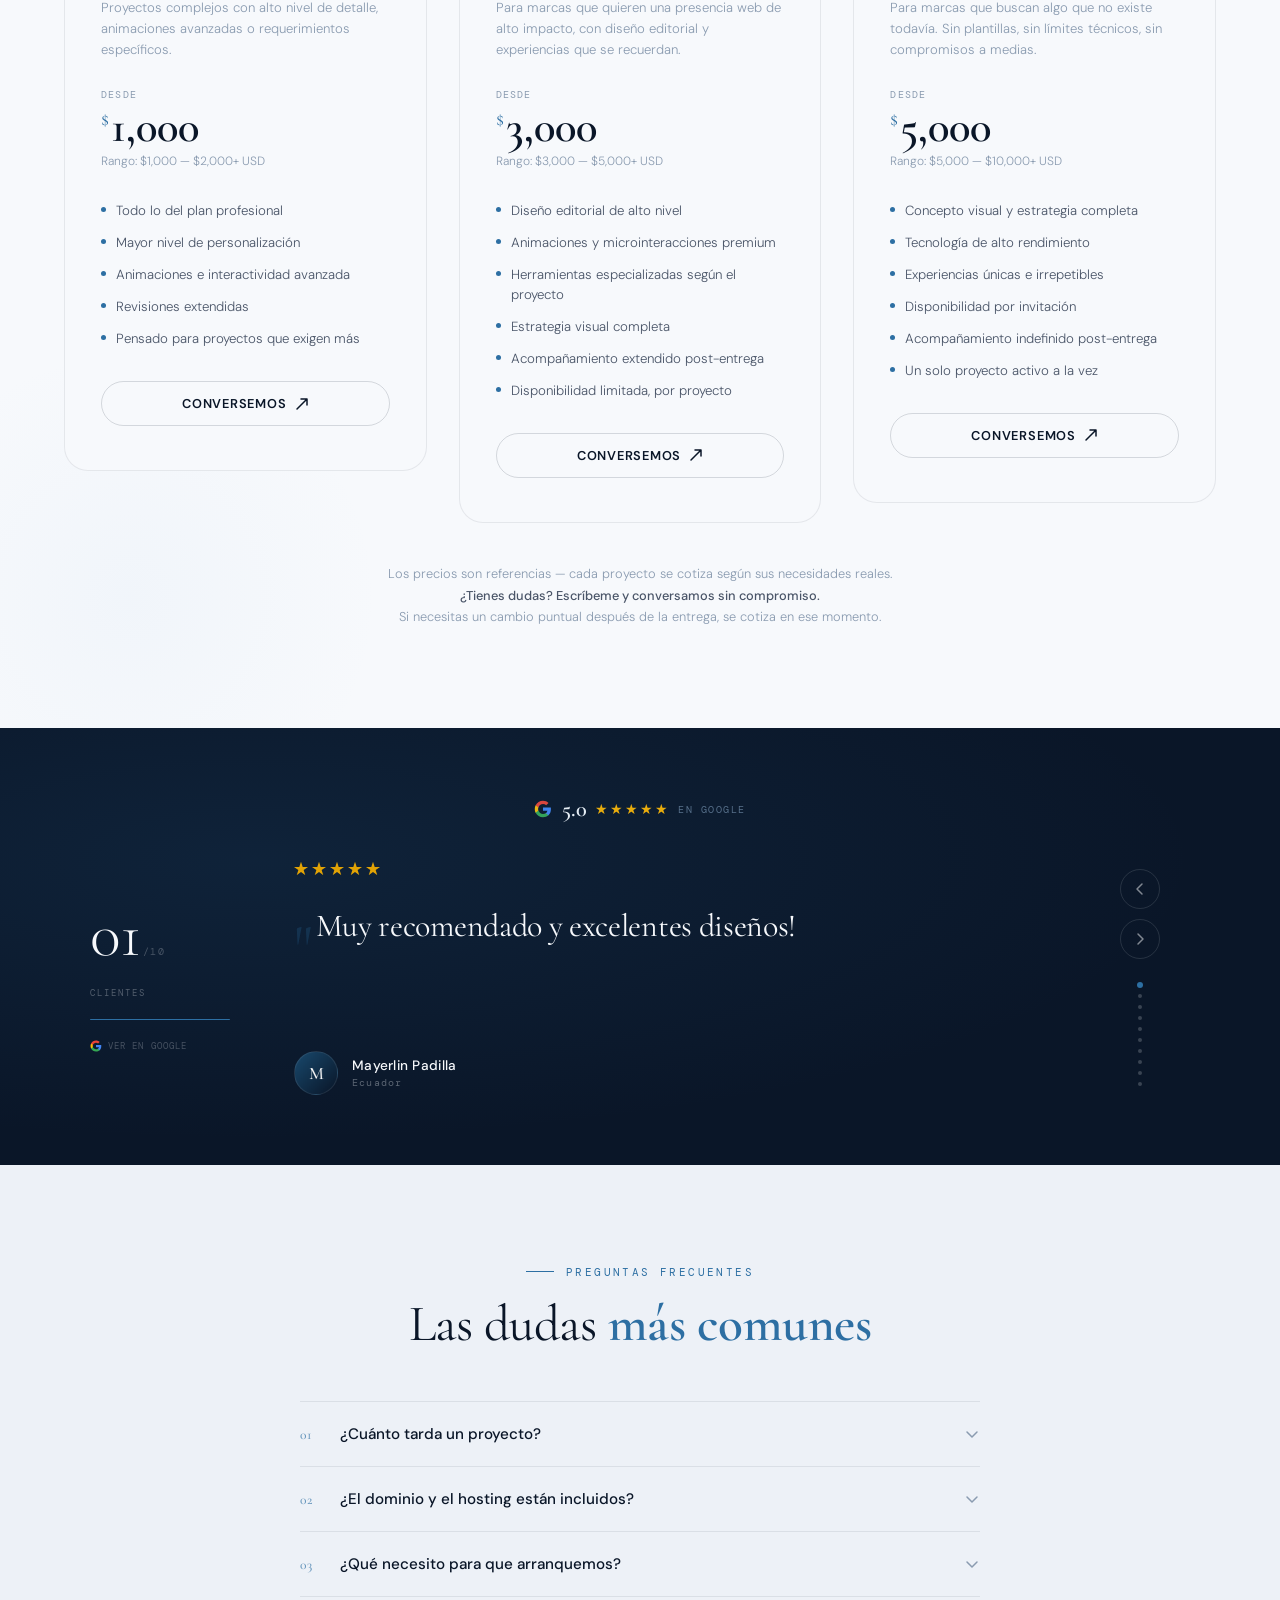
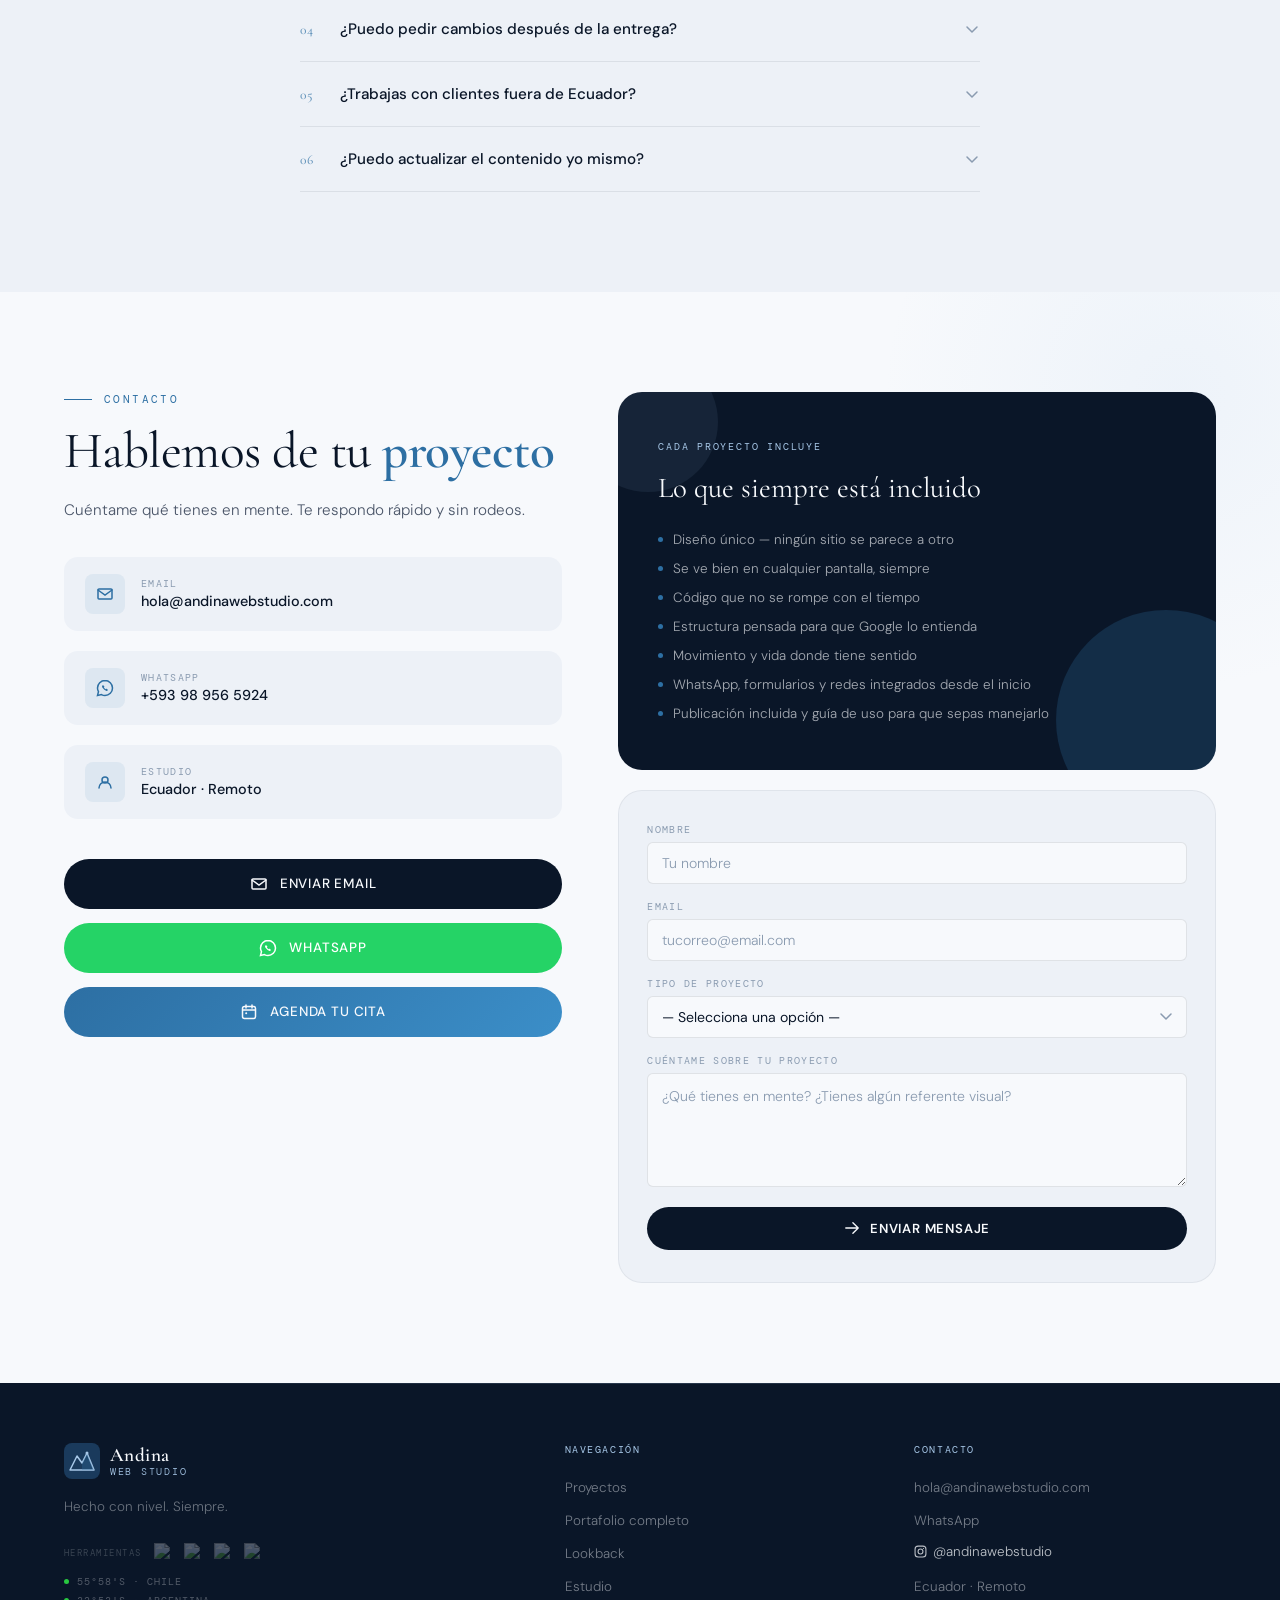
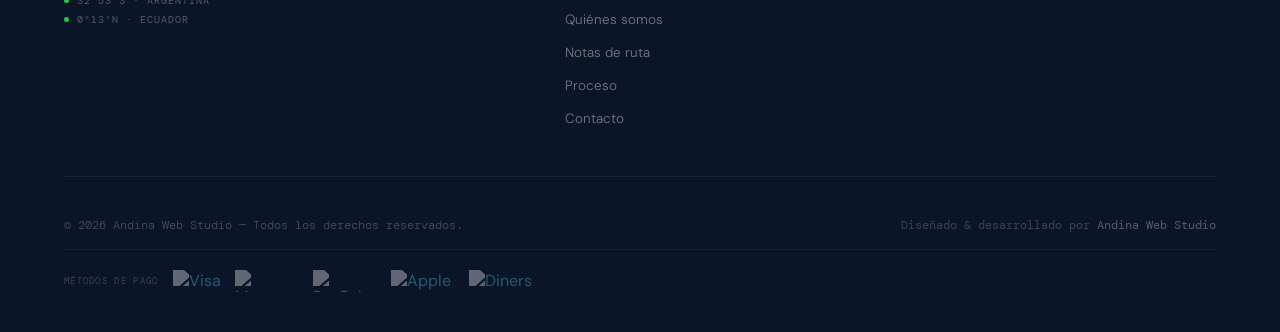
==== commit 9d55ee36: "Added about.html and notas-de-ruta.html; improved navigation, fixed broken links, cleaned HTML struc" ====
--- a/index.html
+++ b/index.html
@@ -2,6 +2,15 @@
 <html lang="es">
 
 <head>
+  <!-- Google tag (gtag.js) -->
+  <script async src="https://www.googletagmanager.com/gtag/js?id=G-6E87KCH0P9"></script>
+  <script>
+    window.dataLayer = window.dataLayer || [];
+    function gtag() { dataLayer.push(arguments); }
+    gtag('js', new Date());
+    gtag('config', 'G-6E87KCH0P9');
+  </script>
+
   <meta charset="UTF-8" />
   <meta http-equiv="X-UA-Compatible" content="IE=edge" />
   <meta name="viewport" content="width=device-width, initial-scale=1.0" />
@@ -19,21 +28,6 @@
   <meta name="theme-color" content="#0A1628" />
   <meta name="msapplication-TileColor" content="#0A1628" />
   <link rel="canonical" href="https://andinawebstudio.com/" />
-
-  <!-- =====================================================
-       GOOGLE ANALYTICS
-       Cuando tengas tu cuenta de Google Analytics:
-       1. Ve a analytics.google.com
-       2. Crea una propiedad para andinawebstudio.com
-       3. Reemplaza G-XXXXXXXXXX por tu Measurement ID
-  ====================================================== -->
-  <!-- <script async src="https://www.googletagmanager.com/gtag/js?id=G-XXXXXXXXXX"></script>
-  <script>
-    window.dataLayer = window.dataLayer || [];
-    function gtag(){dataLayer.push(arguments);}
-    gtag('js', new Date());
-    gtag('config', 'G-XXXXXXXXXX');
-  </script> -->
 
   <!-- ===== SEO: Geo local ===== -->
   <meta name="geo.region" content="EC-B" />
@@ -232,7 +226,18 @@
     <ul class="nav-links">
       <li><a href="#proyectos">Proyectos</a></li>
       <li><a href="proyectos.html" class="nav-ecg">Portafolio completo</a></li>
-      <li><a href="#sobre">Estudio</a></li>
+      <li class="nav-item-dropdown">
+        <a href="#sobre">Estudio
+          <svg class="nav-chevron" width="9" height="6" viewBox="0 0 9 6" fill="none">
+            <path d="M1 1l3.5 3.5L8 1" stroke="currentColor" stroke-width="1.3" stroke-linecap="round"
+              stroke-linejoin="round" />
+          </svg>
+        </a>
+        <ul class="nav-dropdown">
+          <li><a href="about.html">Quiénes somos</a></li>
+          <li><a href="notas-de-ruta.html">Notas de ruta</a></li>
+        </ul>
+      </li>
       <li><a href="#proceso">Proceso</a></li>
       <li><a href="#precios">Precios</a></li>
       <li><a href="#contacto" class="nav-cta">Contacto</a></li>
@@ -247,6 +252,8 @@
     <a href="#proyectos" onclick="closeMobile()">Proyectos</a>
     <a href="proyectos.html" onclick="closeMobile()" class="mobile-pf-link">Portafolio completo</a>
     <a href="#sobre" onclick="closeMobile()">Estudio</a>
+    <a href="about.html" onclick="closeMobile()" class="mobile-sub-link">↳ Quiénes somos</a>
+    <a href="notas-de-ruta.html" onclick="closeMobile()" class="mobile-sub-link">↳ Notas de ruta</a>
     <a href="#proceso" onclick="closeMobile()">Proceso</a>
     <a href="#precios" onclick="closeMobile()">Precios</a>
     <a href="#contacto" onclick="closeMobile()">Contacto</a>
@@ -382,18 +389,18 @@
           </div>
         </div>
         <!-- Tarjeta flotante 1 -->
-        <div class="sobre-card-float">
+        <a href="about.html" class="sobre-card-float sobre-card-float-link">
           <div class="icon-wrap">
             <svg width="20" height="20" viewBox="0 0 20 20" fill="none">
-              <path d="M10 2L12.4 7.4L18 8.3L14 12.2L14.9 18L10 15.4L5.1 18L6 12.2L2 8.3L7.6 7.4L10 2Z" stroke="#2D6FA3"
-                stroke-width="1.5" stroke-linejoin="round" />
+              <path d="M4 10h12M11 5l5 5-5 5" stroke="#2D6FA3" stroke-width="1.5" stroke-linecap="round"
+                stroke-linejoin="round" />
             </svg>
           </div>
           <div>
-            <div class="stat-num">Precisión</div>
-            <div class="stat-label">Neurodivergente</div>
-          </div>
-        </div>
+            <div class="stat-num">Conócenos</div>
+            <div class="stat-label">Más del Estudio</div>
+          </div>
+        </a>
         <!-- Tarjeta flotante 2 -->
         <div class="sobre-card-float-2">
           <div class="label">Especialidad</div>
@@ -485,9 +492,9 @@
                   <div class="mockup-url">clinidental.com</div>
                 </div>
                 <div class="mockup-screen">
-                  <img class="mockup-screen-img" src="clinidental.webp" alt="Clinidental" loading="lazy"
+                  <img class="mockup-screen-img" src="assets/img/clinidental.webp" alt="Clinidental" loading="lazy"
                     onerror="this.src='https://images.unsplash.com/photo-1629909613654-28e377c37b09?w=900&q=85&fit=crop&crop=top'" />
-                  <video class="mockup-screen-video" src="clinidental.mp4" muted loop playsinline
+                  <video class="mockup-screen-video" src="assets/video/clinidental.mp4" muted loop playsinline
                     preload="none"></video>
                 </div>
               </div>
@@ -534,9 +541,9 @@
                   <div class="mockup-url">mariajose-carvajal.com</div>
                 </div>
                 <div class="mockup-screen">
-                  <img class="mockup-screen-img" src="cote.webp" alt="Microbiología Agrícola" loading="lazy"
+                  <img class="mockup-screen-img" src="assets/img/cote.webp" alt="Microbiología Agrícola" loading="lazy"
                     onerror="this.src='https://images.unsplash.com/photo-1534438327276-14e5300c3a48?w=900&q=85&fit=crop&crop=top'" />
-                  <video class="mockup-screen-video" src="apex-fuel.mp4" muted loop playsinline preload="none"></video>
+                  <video class="mockup-screen-video" src="assets/video/apex-fuel.mp4" muted loop playsinline preload="none"></video>
                 </div>
               </div>
               <div class="proyecto-mockup-overlay"></div>
@@ -582,9 +589,9 @@
                   <div class="mockup-url">bubbl.so</div>
                 </div>
                 <div class="mockup-screen">
-                  <img class="mockup-screen-img" src="bubbl.webp" alt="Bubbl" loading="lazy"
+                  <img class="mockup-screen-img" src="assets/img/bubbl.webp" alt="Bubbl" loading="lazy"
                     onerror="this.src='https://images.unsplash.com/photo-1516549655169-df83a0774514?w=900&q=85&fit=crop&crop=top'" />
-                  <video class="mockup-screen-video" src="bubbl.mp4" muted loop playsinline preload="none"></video>
+                  <video class="mockup-screen-video" src="assets/video/bubbl.mp4" muted loop playsinline preload="none"></video>
                 </div>
               </div>
               <div class="proyecto-mockup-overlay"></div>
@@ -628,9 +635,9 @@
                   <div class="mockup-url">conchaytoro.com</div>
                 </div>
                 <div class="mockup-screen">
-                  <img class="mockup-screen-img" src="conchaytoro.webp" alt="Viña Concha y Toro" loading="lazy"
+                  <img class="mockup-screen-img" src="assets/img/conchaytoro.webp" alt="Viña Concha y Toro" loading="lazy"
                     onerror="this.src='https://images.unsplash.com/photo-1510812431401-41d2bd2722f3?w=900&q=85&fit=crop&crop=top'" />
-                  <video class="mockup-screen-video" src="conchaytoro.mp4" muted loop playsinline
+                  <video class="mockup-screen-video" src="assets/video/conchaytoro.mp4" muted loop playsinline
                     preload="none"></video>
                 </div>
               </div>
@@ -675,9 +682,9 @@
                   <div class="mockup-url">nutricionclínica.com</div>
                 </div>
                 <div class="mockup-screen">
-                  <img class="mockup-screen-img" src="nutricion.webp" alt="Nutrición Clínica" loading="lazy"
+                  <img class="mockup-screen-img" src="assets/img/nutricion.webp" alt="Nutrición Clínica" loading="lazy"
                     onerror="this.src='https://images.unsplash.com/photo-1490645935967-10de6ba17061?w=900&q=85&fit=crop&crop=top'" />
-                  <video class="mockup-screen-video" src="nutricion.mp4" muted loop playsinline preload="none"></video>
+                  <video class="mockup-screen-video" src="assets/video/nutricion.mp4" muted loop playsinline preload="none"></video>
                 </div>
               </div>
               <div class="proyecto-mockup-overlay"></div>
@@ -723,9 +730,9 @@
                   <div class="mockup-url">psicologacamila.com</div>
                 </div>
                 <div class="mockup-screen">
-                  <img class="mockup-screen-img" src="psicologia2.webp" alt="Psicología Humanizada v2" loading="lazy"
+                  <img class="mockup-screen-img" src="assets/img/psicologia2.webp" alt="Psicología Humanizada v2" loading="lazy"
                     onerror="this.src='https://images.unsplash.com/photo-1573497019940-1c28c88b4f3e?w=900&q=85&fit=crop&crop=top'" />
-                  <video class="mockup-screen-video" src="psicologia2.mp4" muted loop playsinline
+                  <video class="mockup-screen-video" src="assets/video/psicologia2.mp4" muted loop playsinline
                     preload="none"></video>
                 </div>
               </div>
@@ -772,10 +779,10 @@
                   <div class="mockup-url">dravivianrios.com</div>
                 </div>
                 <div class="mockup-screen">
-                  <img class="mockup-screen-img" src="dravivian.webp" alt="Dra. Vivian Ríos — Medicina General"
+                  <img class="mockup-screen-img" src="assets/img/dravivian.webp" alt="Dra. Vivian Ríos — Medicina General"
                     loading="lazy"
                     onerror="this.src='https://images.unsplash.com/photo-1559839734-2b71ea197ec2?w=900&q=85&fit=crop&crop=top'" />
-                  <video class="mockup-screen-video" src="dravivian.mp4" muted loop playsinline preload="none"></video>
+                  <video class="mockup-screen-video" src="assets/video/dravivian.mp4" muted loop playsinline preload="none"></video>
                 </div>
               </div>
               <div class="proyecto-mockup-overlay"></div>
@@ -868,10 +875,10 @@
         <div class="section-label reveal">Fuera de brief</div>
         <div class="lookback-counter" id="lookbackCounter">01 / 03</div>
       </div>
-      <h2 class="section-title reveal reveal-delay-1">Cuando nadie me dirige,<br><strong>esto es lo que
-          diseño.</strong></h2>
-      <p class="section-desc reveal reveal-delay-2">Piezas propias — sin cliente, sin brief, sin límites. Solo
-        criterio.</p>
+      <h2 class="section-title reveal reveal-delay-1">Desde cada camino andino,<br><strong>postales que se
+          quedan.</strong></h2>
+      <p class="section-desc reveal reveal-delay-2">La cordillera que le da nombre al estudio — historias que
+        encontramos fuera de brief, cámara en mano.</p>
     </div>
 
     <div class="lookback-shelf" id="lookbackShelf">
@@ -906,7 +913,7 @@
 
         <!-- ▼ DESCOMENTA cuando tengas proceso-work.mp4 ▼
         <video
-          src="proceso-work.mp4"
+          src="assets/video/proceso-work.mp4"
           autoplay muted loop playsinline
           class="proceso-video"
         ></video>
@@ -1757,7 +1764,10 @@
         <ul class="footer-links">
           <li><a href="#proyectos">Proyectos</a></li>
           <li><a href="proyectos.html">Portafolio completo</a></li>
+          <li><a href="#lookback">Lookback</a></li>
           <li><a href="#sobre">Estudio</a></li>
+          <li><a href="about.html">Quiénes somos</a></li>
+          <li><a href="notas-de-ruta.html">Notas de ruta</a></li>
           <li><a href="#proceso">Proceso</a></li>
           <li><a href="#contacto">Contacto</a></li>
         </ul>
--- a/css/styles.css
+++ b/css/styles.css
@@ -917,6 +917,21 @@
       min-width: 220px;
     }
 
+    .sobre-card-float-link {
+      text-decoration: none;
+      cursor: pointer;
+      transition: transform 0.3s ease, box-shadow 0.3s ease;
+    }
+
+    .sobre-card-float-link:hover {
+      transform: translateY(-4px);
+      box-shadow: var(--shadow-lg);
+    }
+
+    .sobre-card-float-link:hover .icon-wrap {
+      background: rgba(45, 111, 163, 0.18);
+    }
+
     .sobre-card-float .icon-wrap {
       width: 44px;
       height: 44px;
@@ -926,6 +941,7 @@
       align-items: center;
       justify-content: center;
       flex-shrink: 0;
+      transition: background 0.3s ease;
     }
 
     .sobre-card-float .stat-num {
@@ -4054,7 +4070,7 @@
 .proyectos-bg-img {
   position: absolute;
   inset: -20% 0;          /* extra alto para que el parallax no corte */
-  background-image: url('../chimborazo.webp');
+  background-image: url('../assets/img/chimborazo.webp');
   background-size: cover;
   background-position: center 40%;
   background-repeat: no-repeat;
@@ -4856,6 +4872,94 @@
 
 .nav-links li a:hover::after {
   width: 100%;
+}
+
+/* =====================================================
+   NAV — DROPDOWN "ESTUDIO"
+   ===================================================== */
+.nav-item-dropdown {
+  position: relative;
+}
+
+.nav-item-dropdown .nav-chevron {
+  display: inline-block;
+  margin-left: 4px;
+  transition: transform 0.25s ease;
+  vertical-align: middle;
+}
+
+.nav-item-dropdown:hover .nav-chevron {
+  transform: translateY(1px) rotate(180deg);
+}
+
+/* Puente invisible: conecta el link con el dropdown para que el
+   hover no se pierda al bajar el mouse por el espacio vacío */
+.nav-item-dropdown::after {
+  content: '';
+  position: absolute;
+  top: 100%;
+  left: 0;
+  right: 0;
+  height: 14px;
+}
+
+.nav-dropdown {
+  position: absolute;
+  top: calc(100% + 14px);
+  left: 50%;
+  transform: translateX(-50%) translateY(-4px);
+  background: var(--white);
+  border: 1px solid var(--grey-soft);
+  border-radius: 8px;
+  box-shadow: 0 8px 24px rgba(10, 22, 40, 0.12);
+  list-style: none;
+  margin: 0;
+  padding: 4px;
+  width: max-content;
+  opacity: 0;
+  visibility: hidden;
+  pointer-events: none;
+  transition: opacity 0.2s ease, transform 0.2s ease, visibility 0.2s;
+  z-index: 200;
+}
+
+.nav-item-dropdown:hover .nav-dropdown,
+.nav-item-dropdown:focus-within .nav-dropdown {
+  opacity: 1;
+  visibility: visible;
+  pointer-events: auto;
+  transform: translateX(-50%) translateY(0);
+}
+
+.nav-dropdown li {
+  margin: 0;
+  padding: 0;
+}
+
+.nav-dropdown li a {
+  display: block;
+  text-align: center;
+  padding: 6px 12px;
+  border-radius: 5px;
+  font-size: 0.62rem;
+  letter-spacing: 0.04em;
+  white-space: nowrap;
+  line-height: 1.4;
+}
+
+.nav-dropdown li a::after {
+  content: none;
+}
+
+.nav-dropdown li a:hover {
+  background: var(--grey-soft);
+  color: var(--sky);
+}
+
+.mobile-sub-link {
+  padding-left: 24px !important;
+  opacity: 0.7;
+  font-size: 0.85em !important;
 }
 
 /* =====================================================
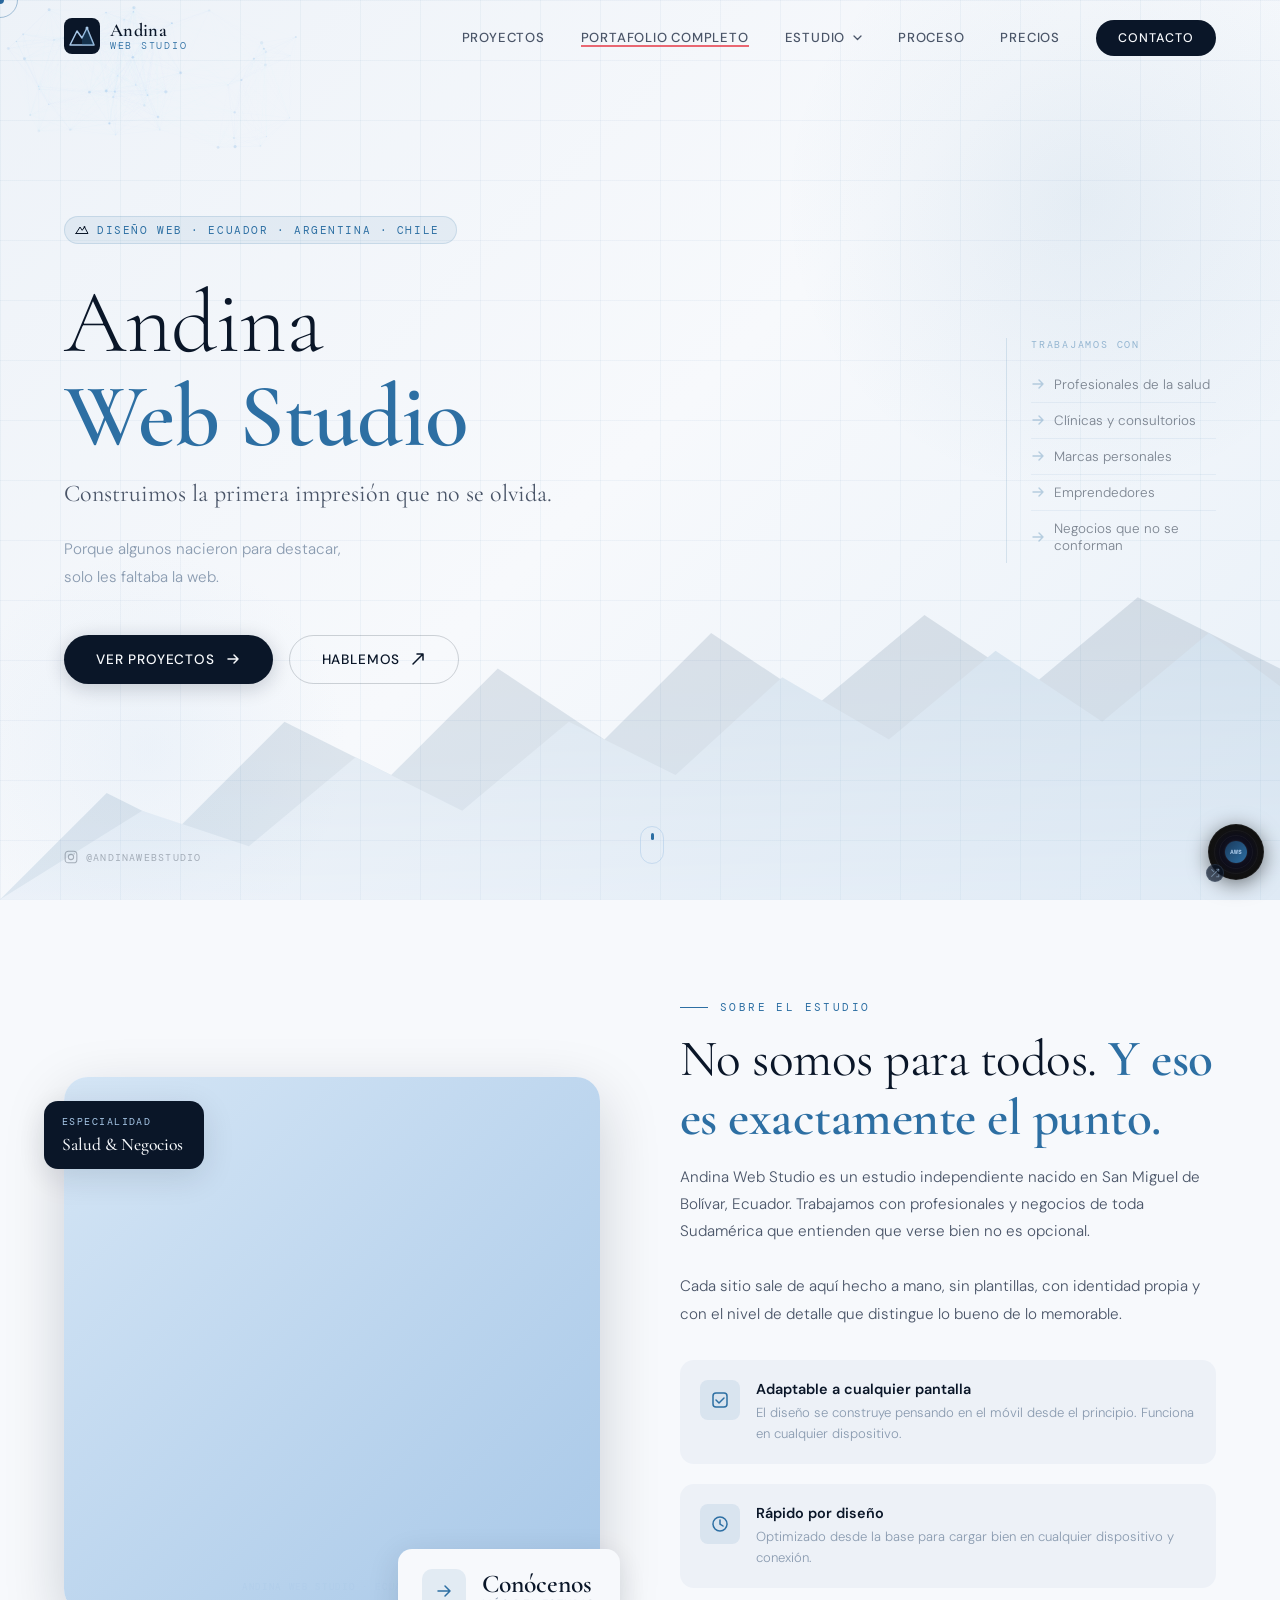
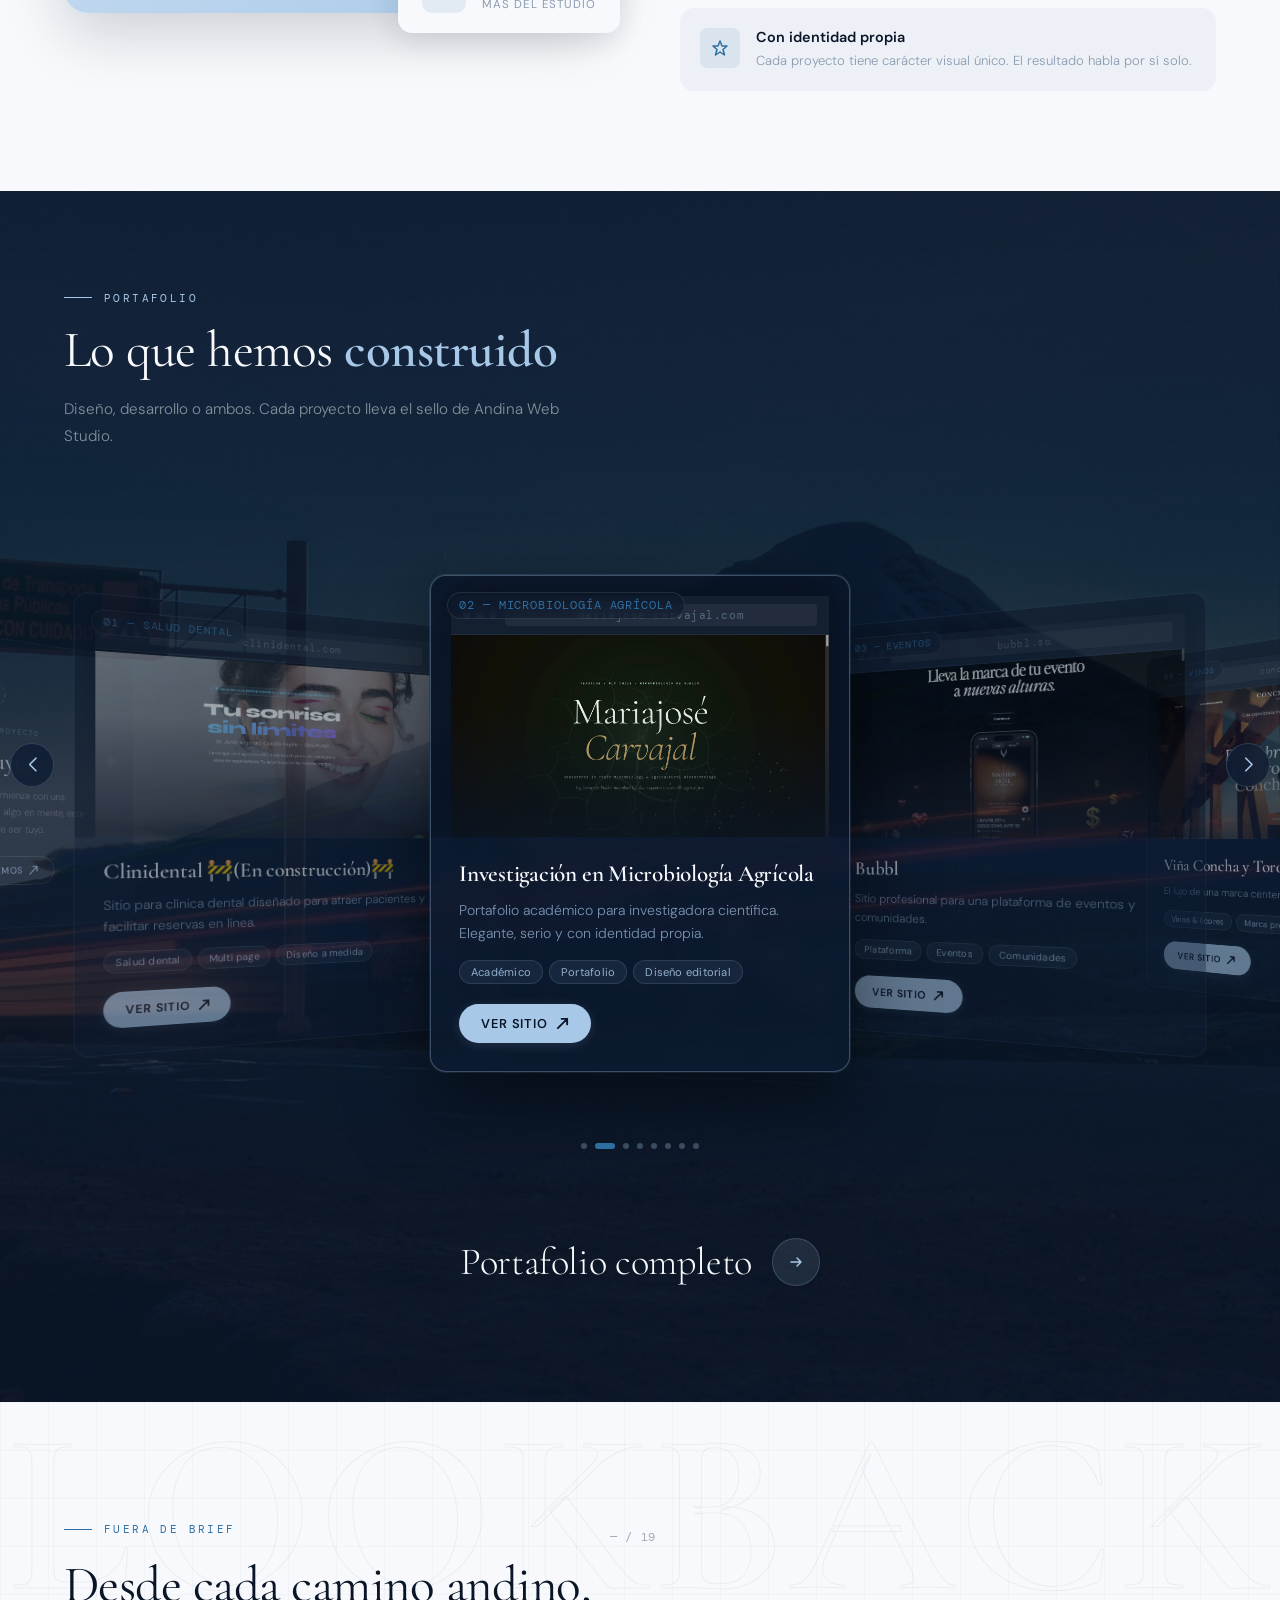
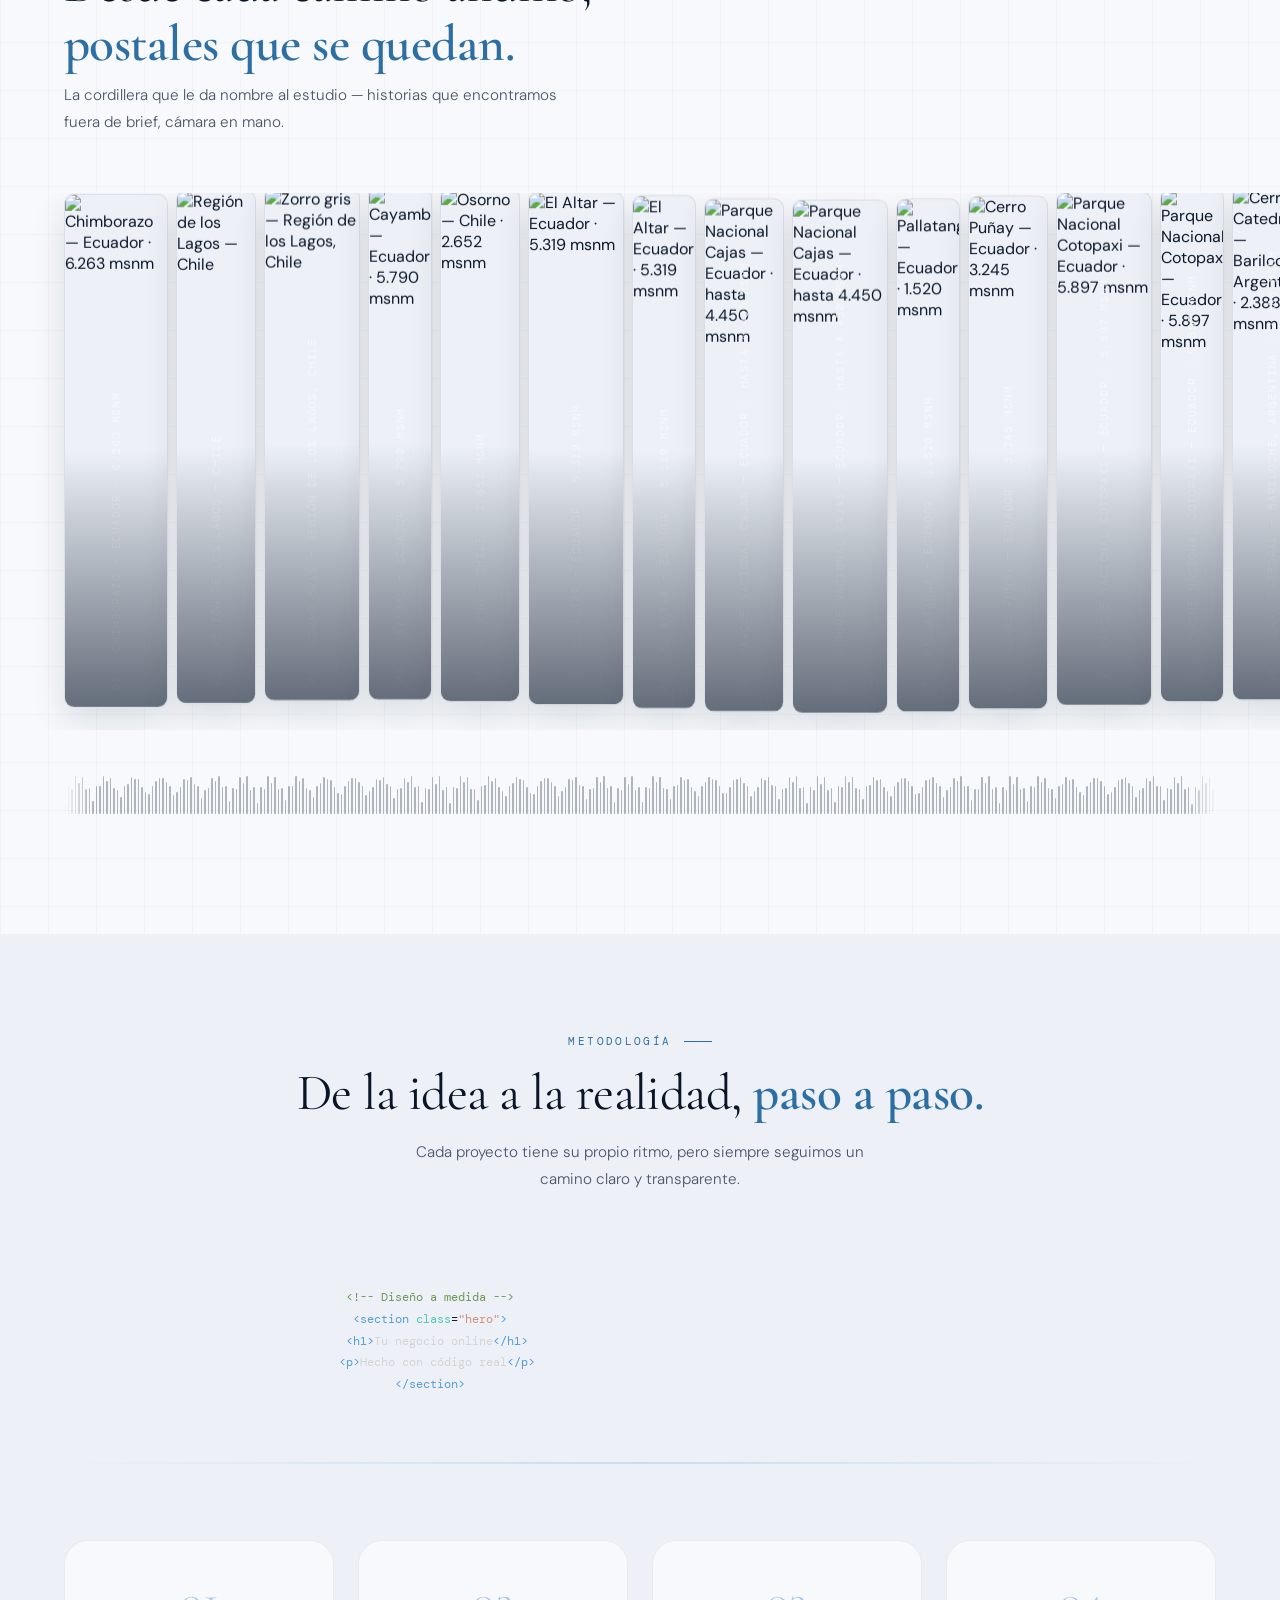
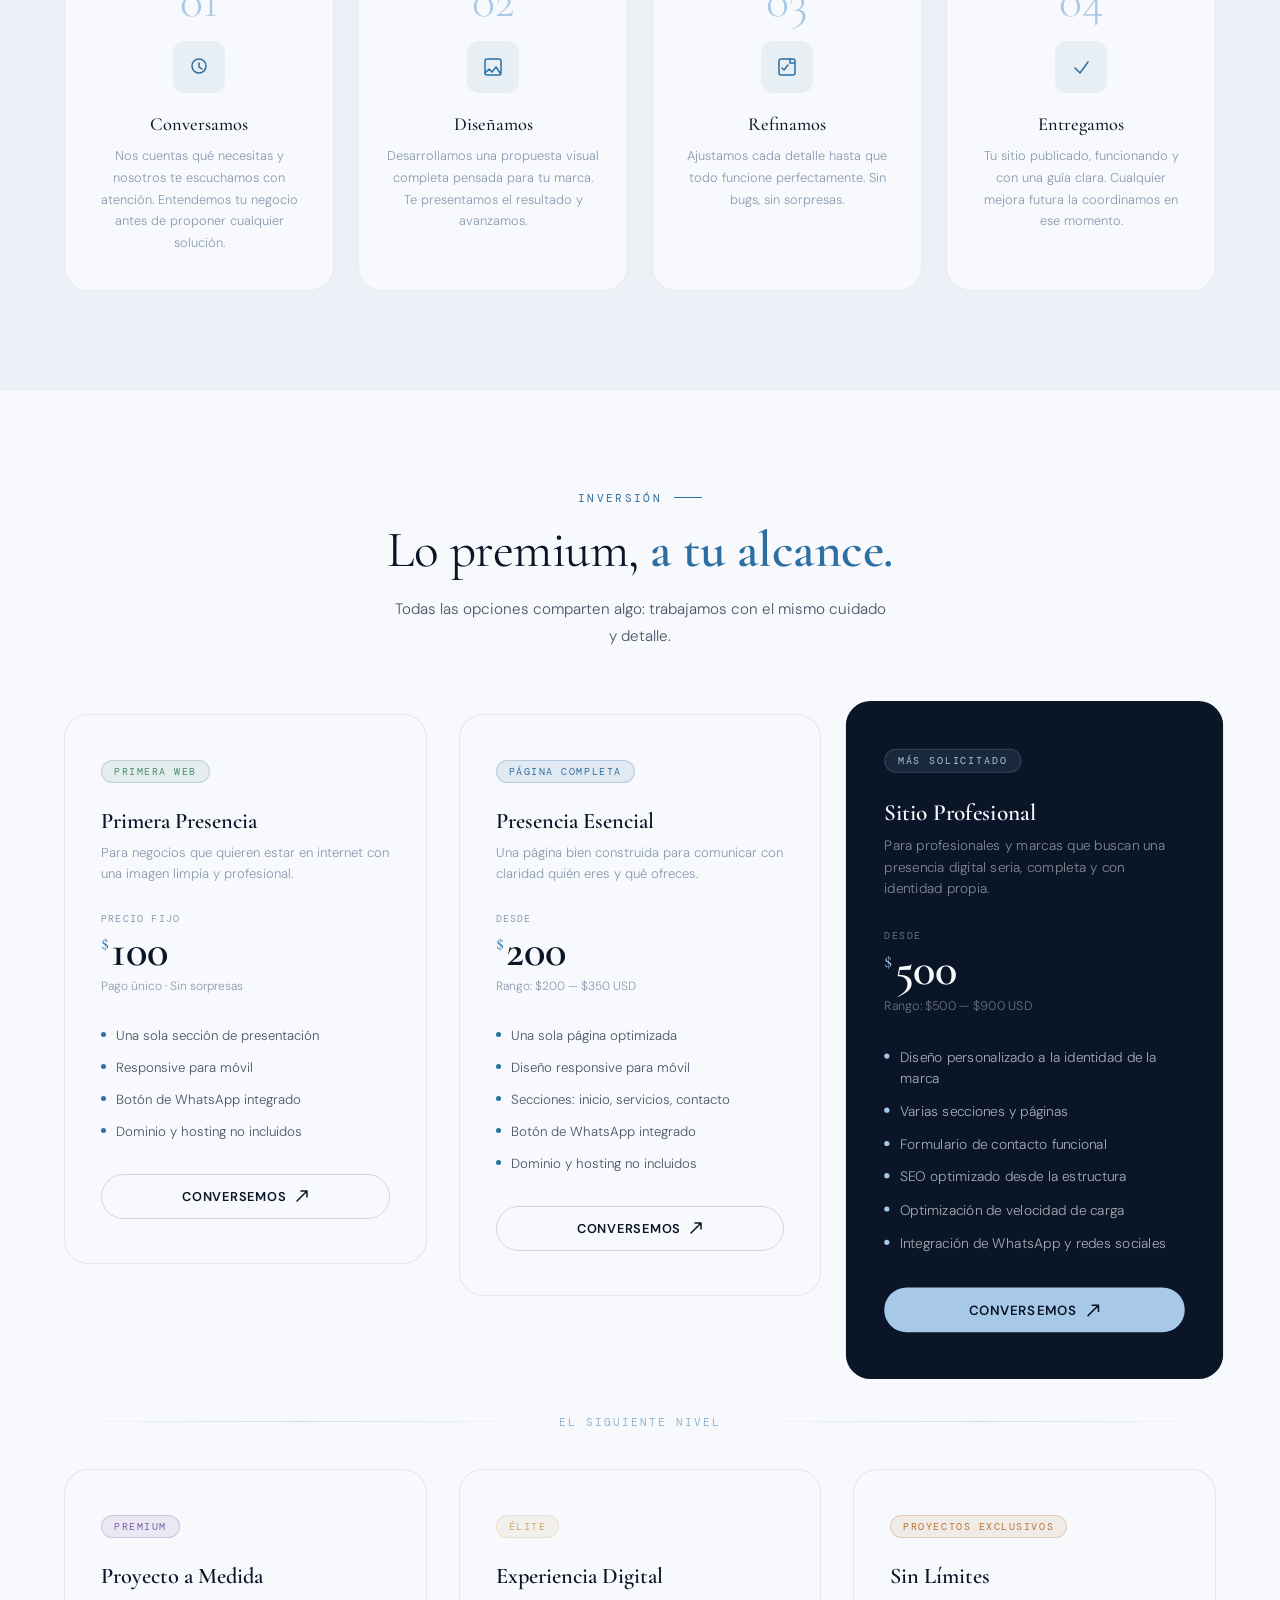
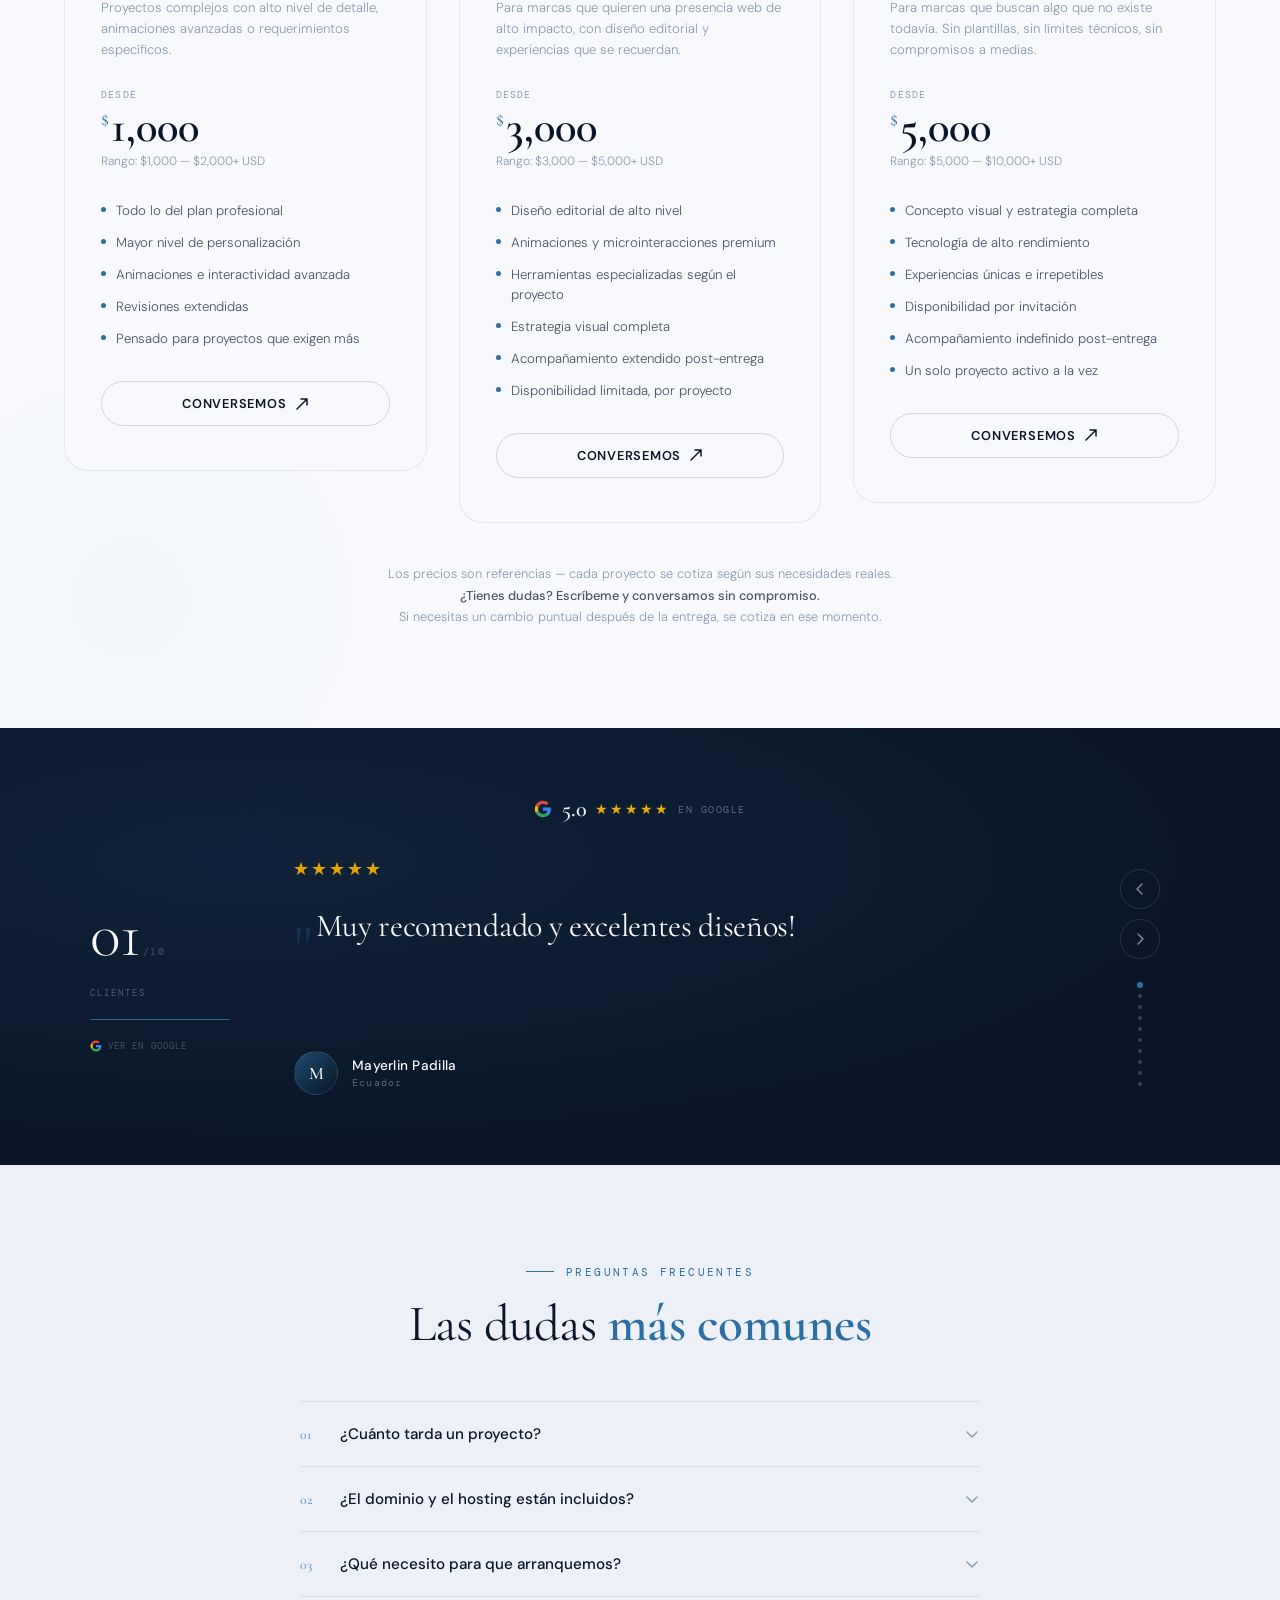
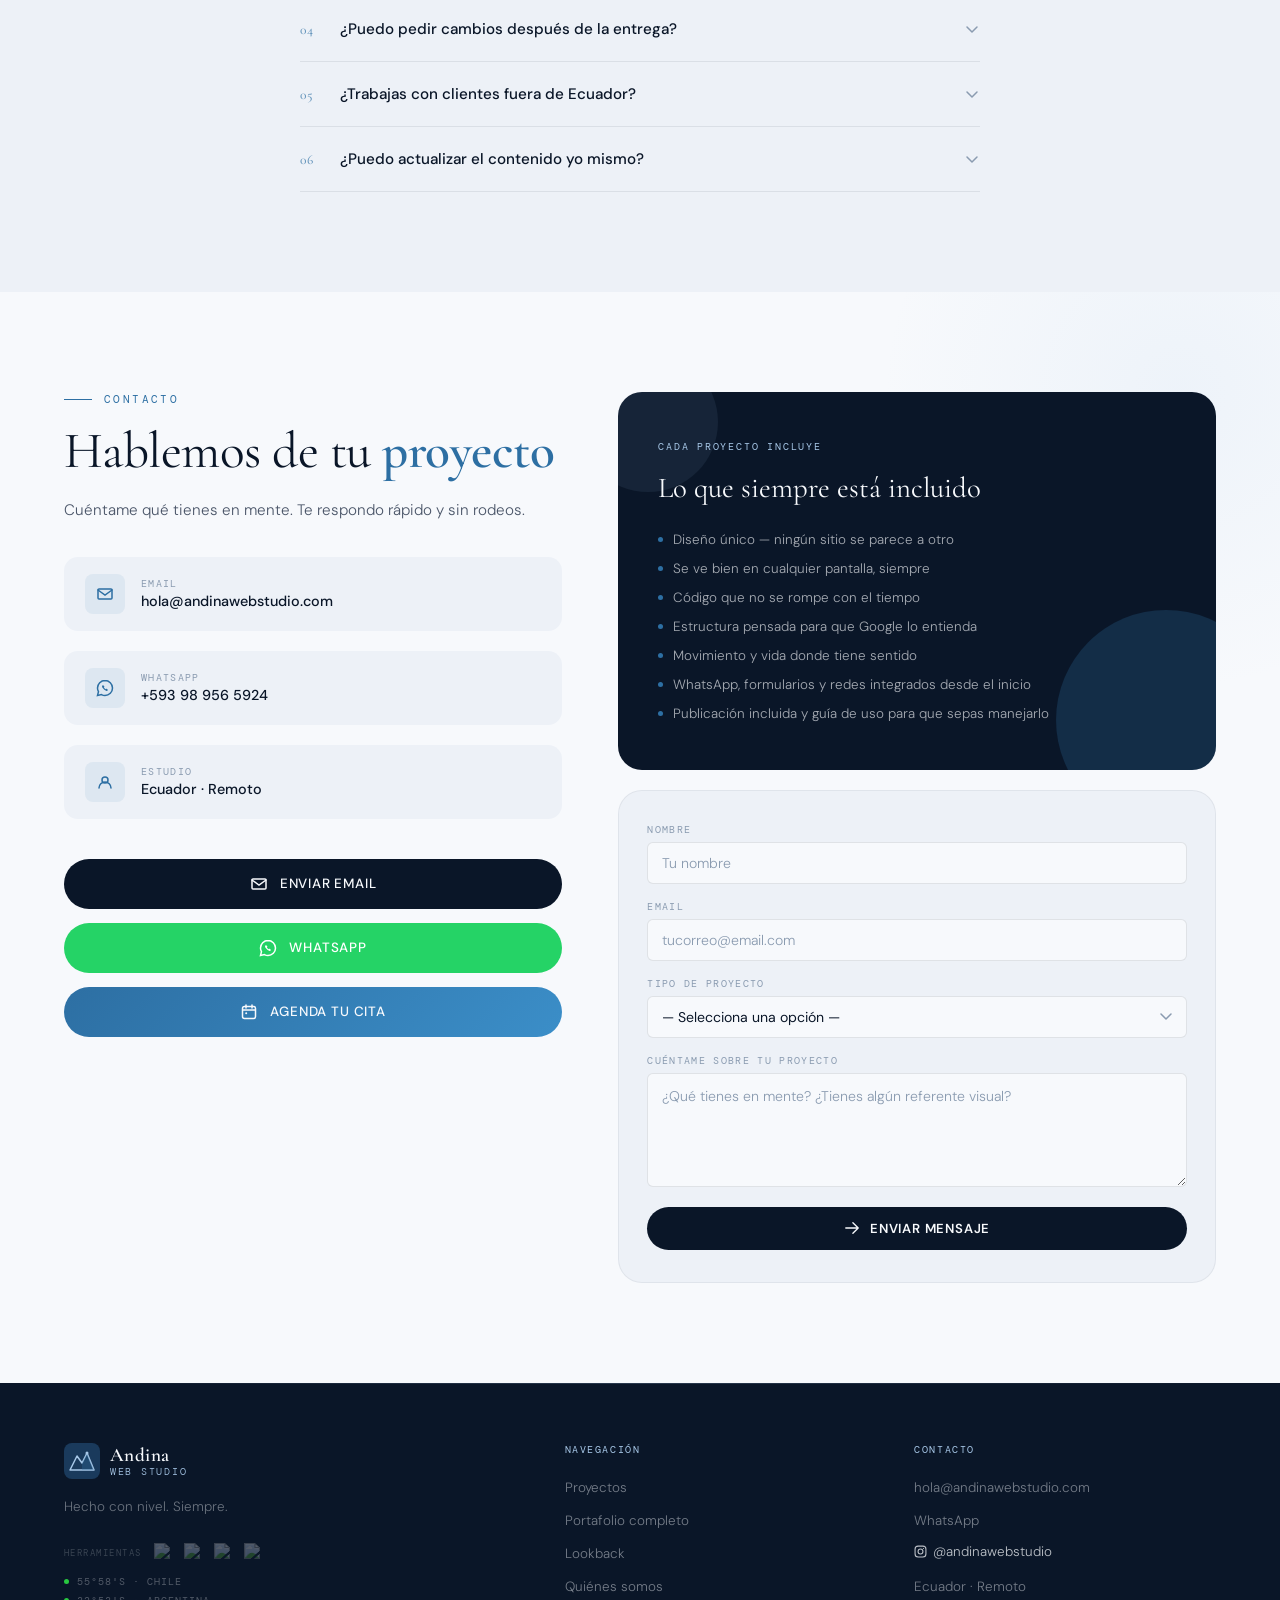
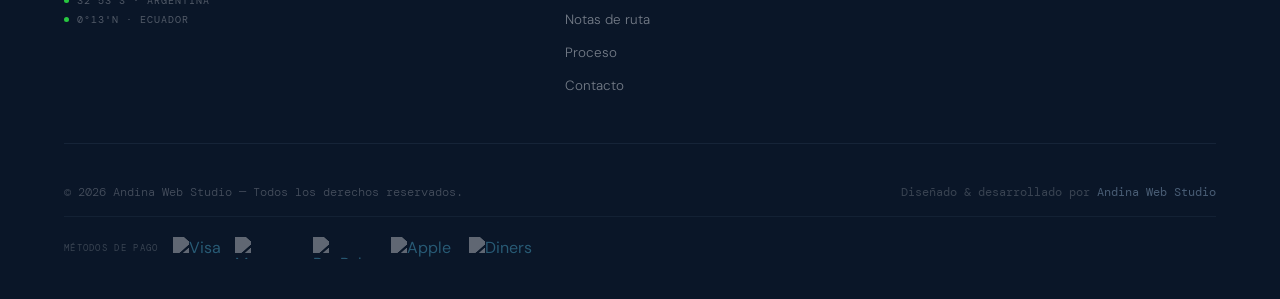
==== commit 2a252ae0: "Fix hero layout, add about.html & notas-de-ruta.html, optimize assets and global structure" ====
--- a/index.html
+++ b/index.html
@@ -293,7 +293,10 @@
       <!-- Columna izquierda — texto principal -->
       <div class="hero-left">
         <div class="hero-badge">
-          <div class="hero-badge-dot"></div>
+          <svg class="hero-badge-icon" width="14" height="14" viewBox="0 0 14 14" fill="none" xmlns="http://www.w3.org/2000/svg" aria-hidden="true">
+            <path class="hbi-peak" d="M1 10.5L5 4l2.2 3.3L9.5 4L13 10.5H1z" stroke="currentColor" stroke-width="1" stroke-linejoin="round" stroke-linecap="round" fill="none" />
+            <circle class="hbi-spark" cx="9.5" cy="4" r="0.9" fill="currentColor" />
+          </svg>
           <span>Diseño Web · Ecuador · Argentina · Chile</span>
         </div>
         <h1 class="hero-title">Andina<br><strong>Web Studio</strong></h1>
@@ -1765,7 +1768,6 @@
           <li><a href="#proyectos">Proyectos</a></li>
           <li><a href="proyectos.html">Portafolio completo</a></li>
           <li><a href="#lookback">Lookback</a></li>
-          <li><a href="#sobre">Estudio</a></li>
           <li><a href="about.html">Quiénes somos</a></li>
           <li><a href="notas-de-ruta.html">Notas de ruta</a></li>
           <li><a href="#proceso">Proceso</a></li>
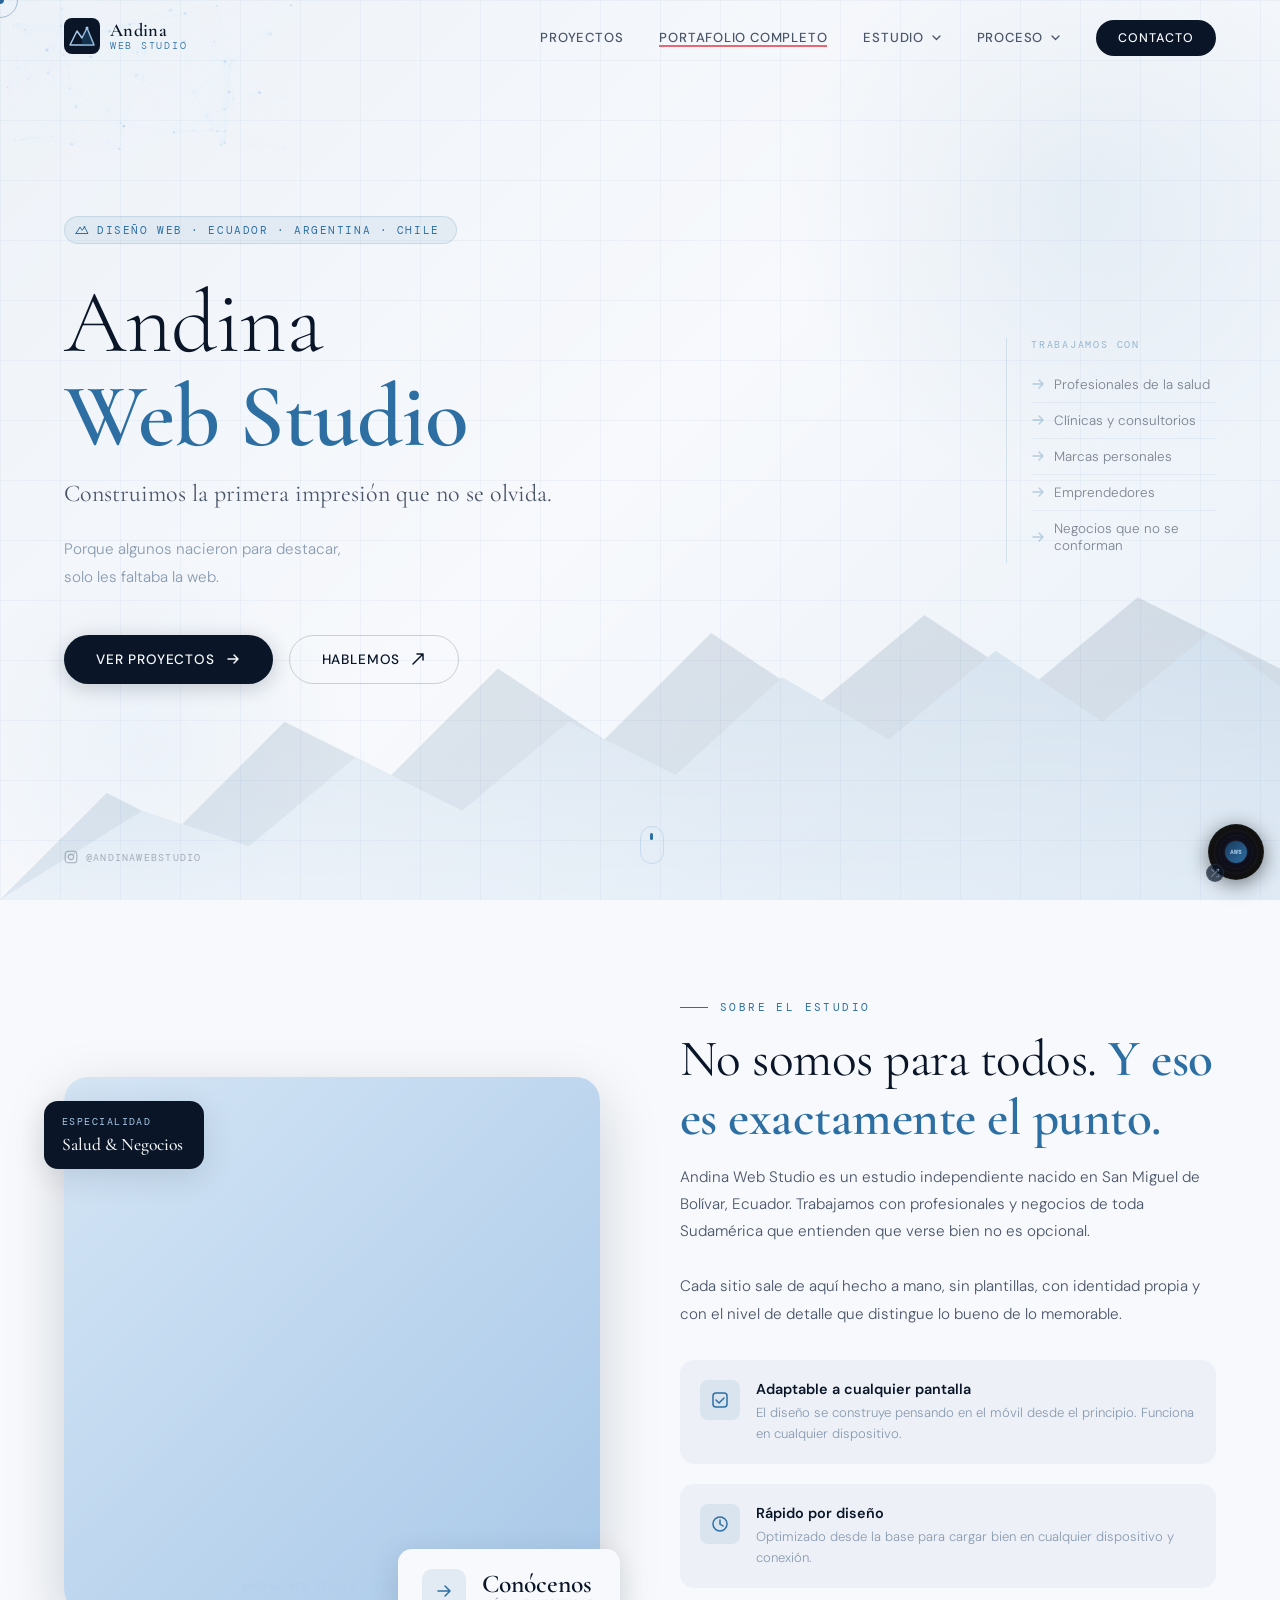
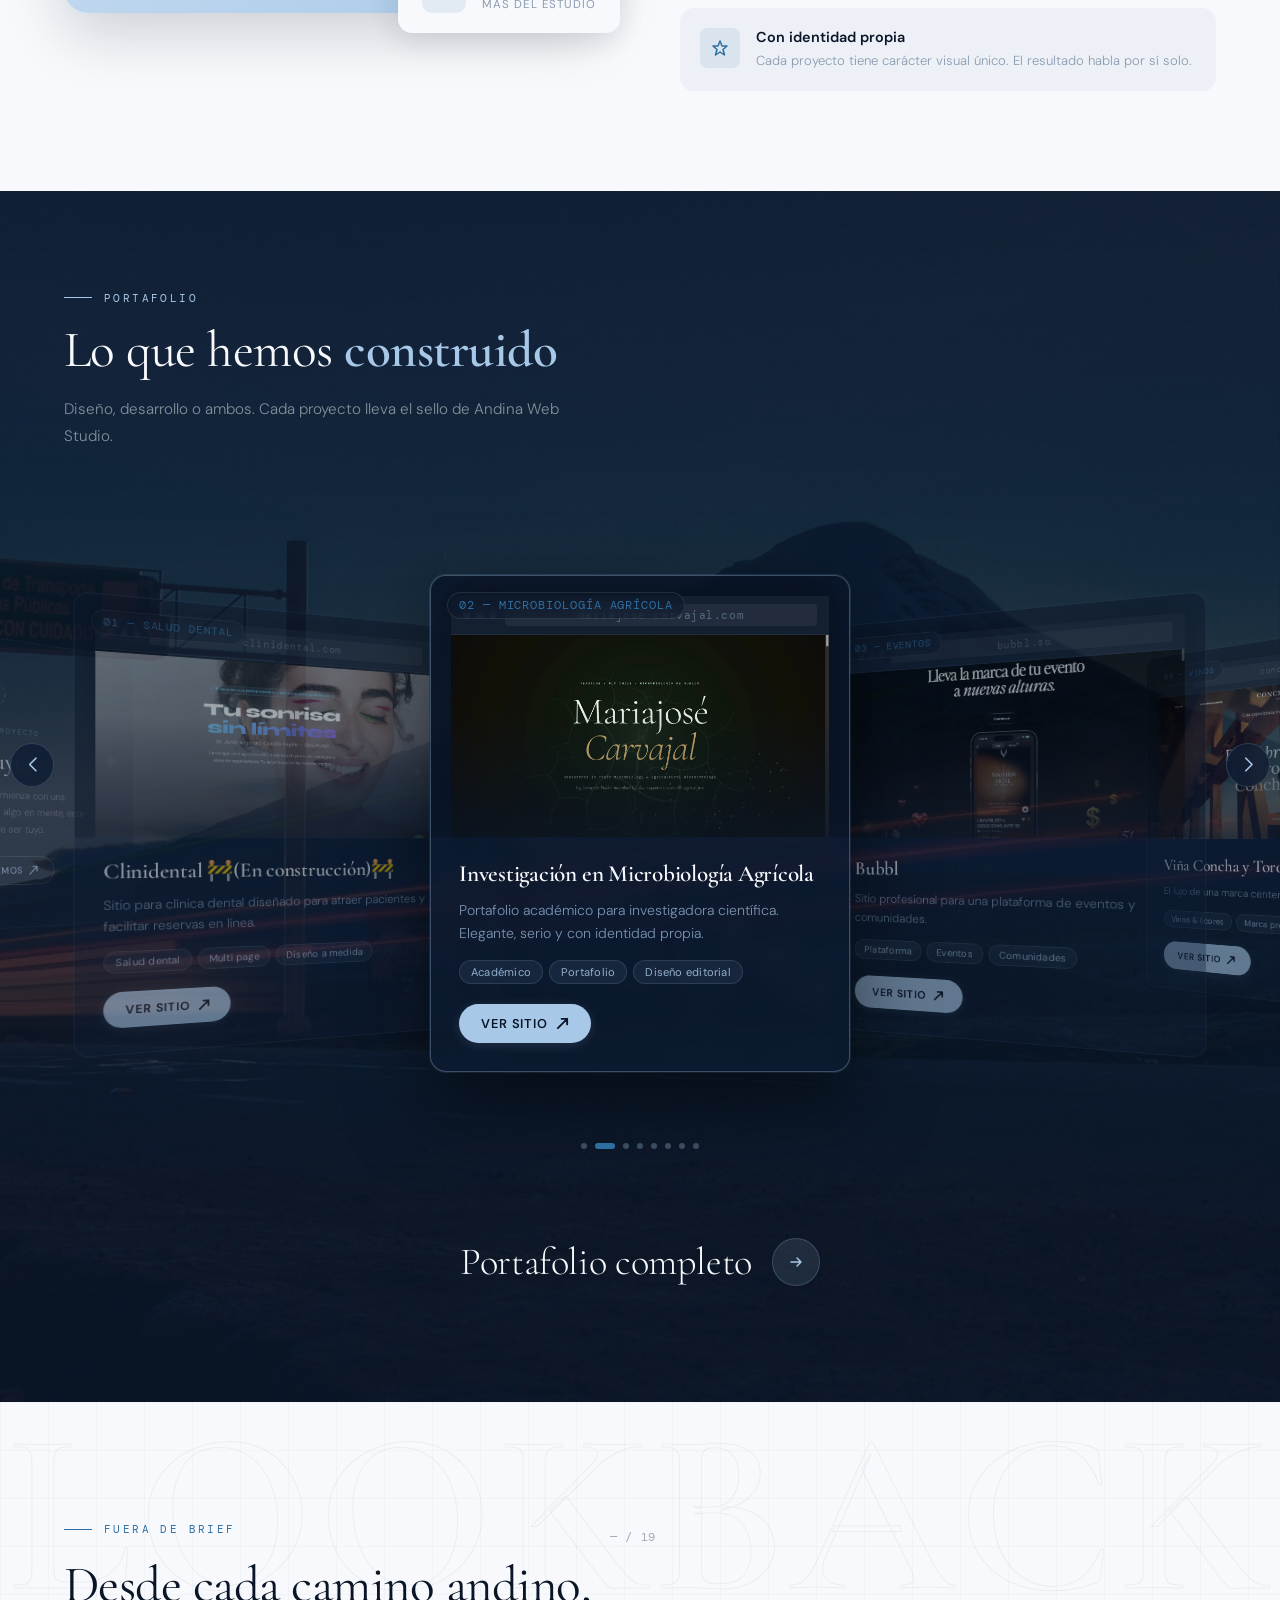
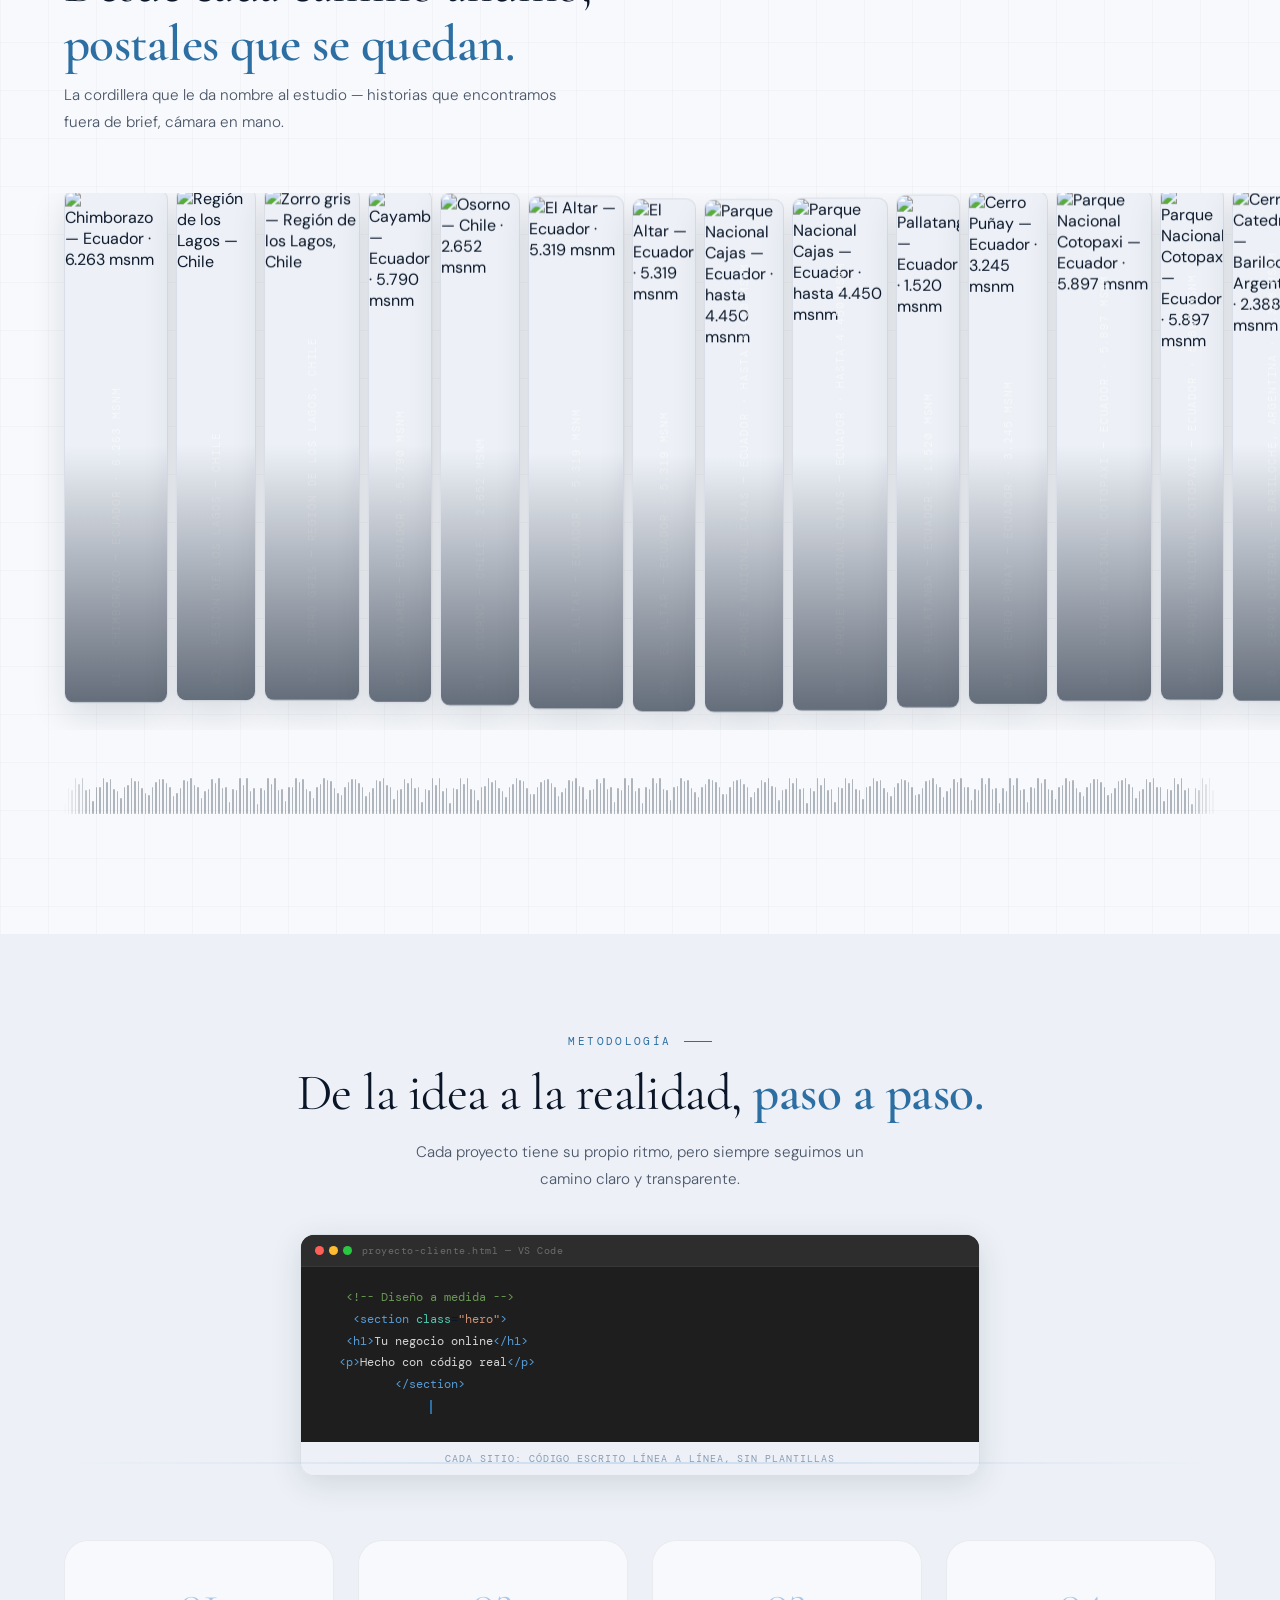
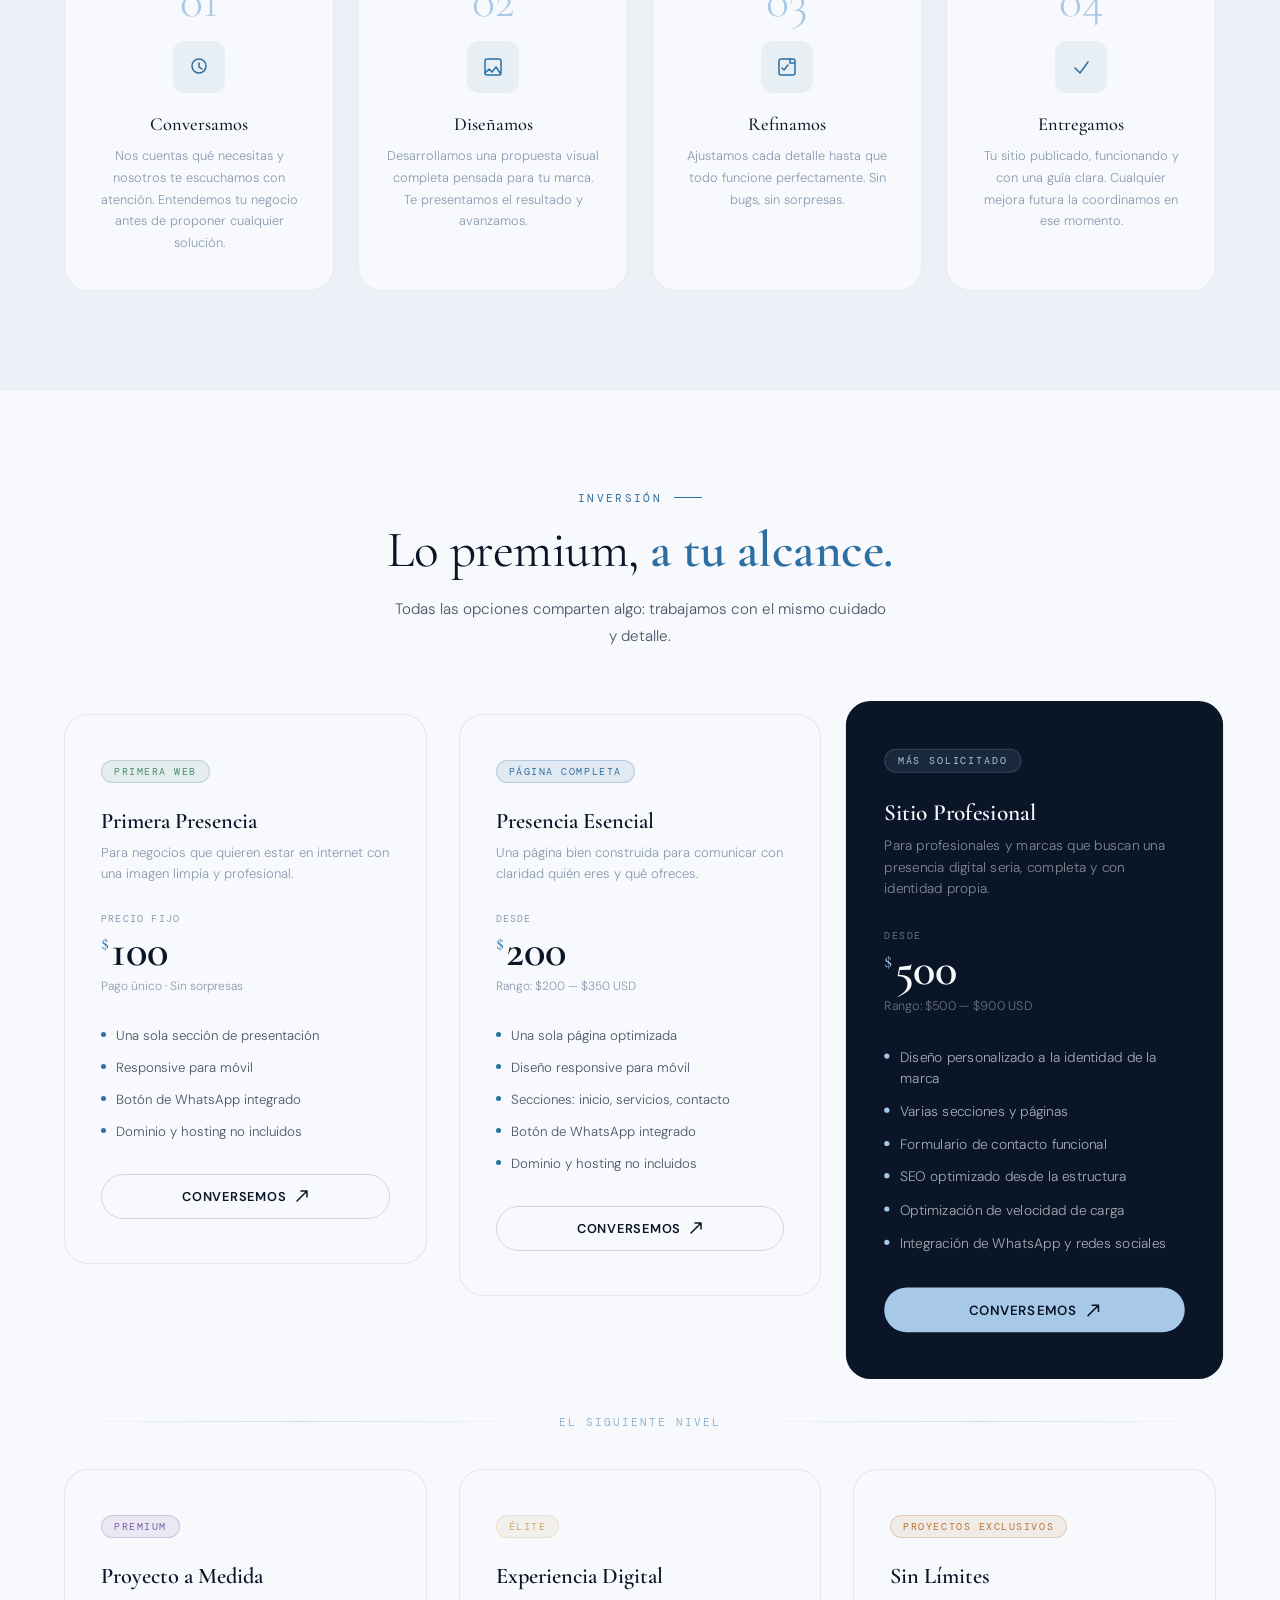
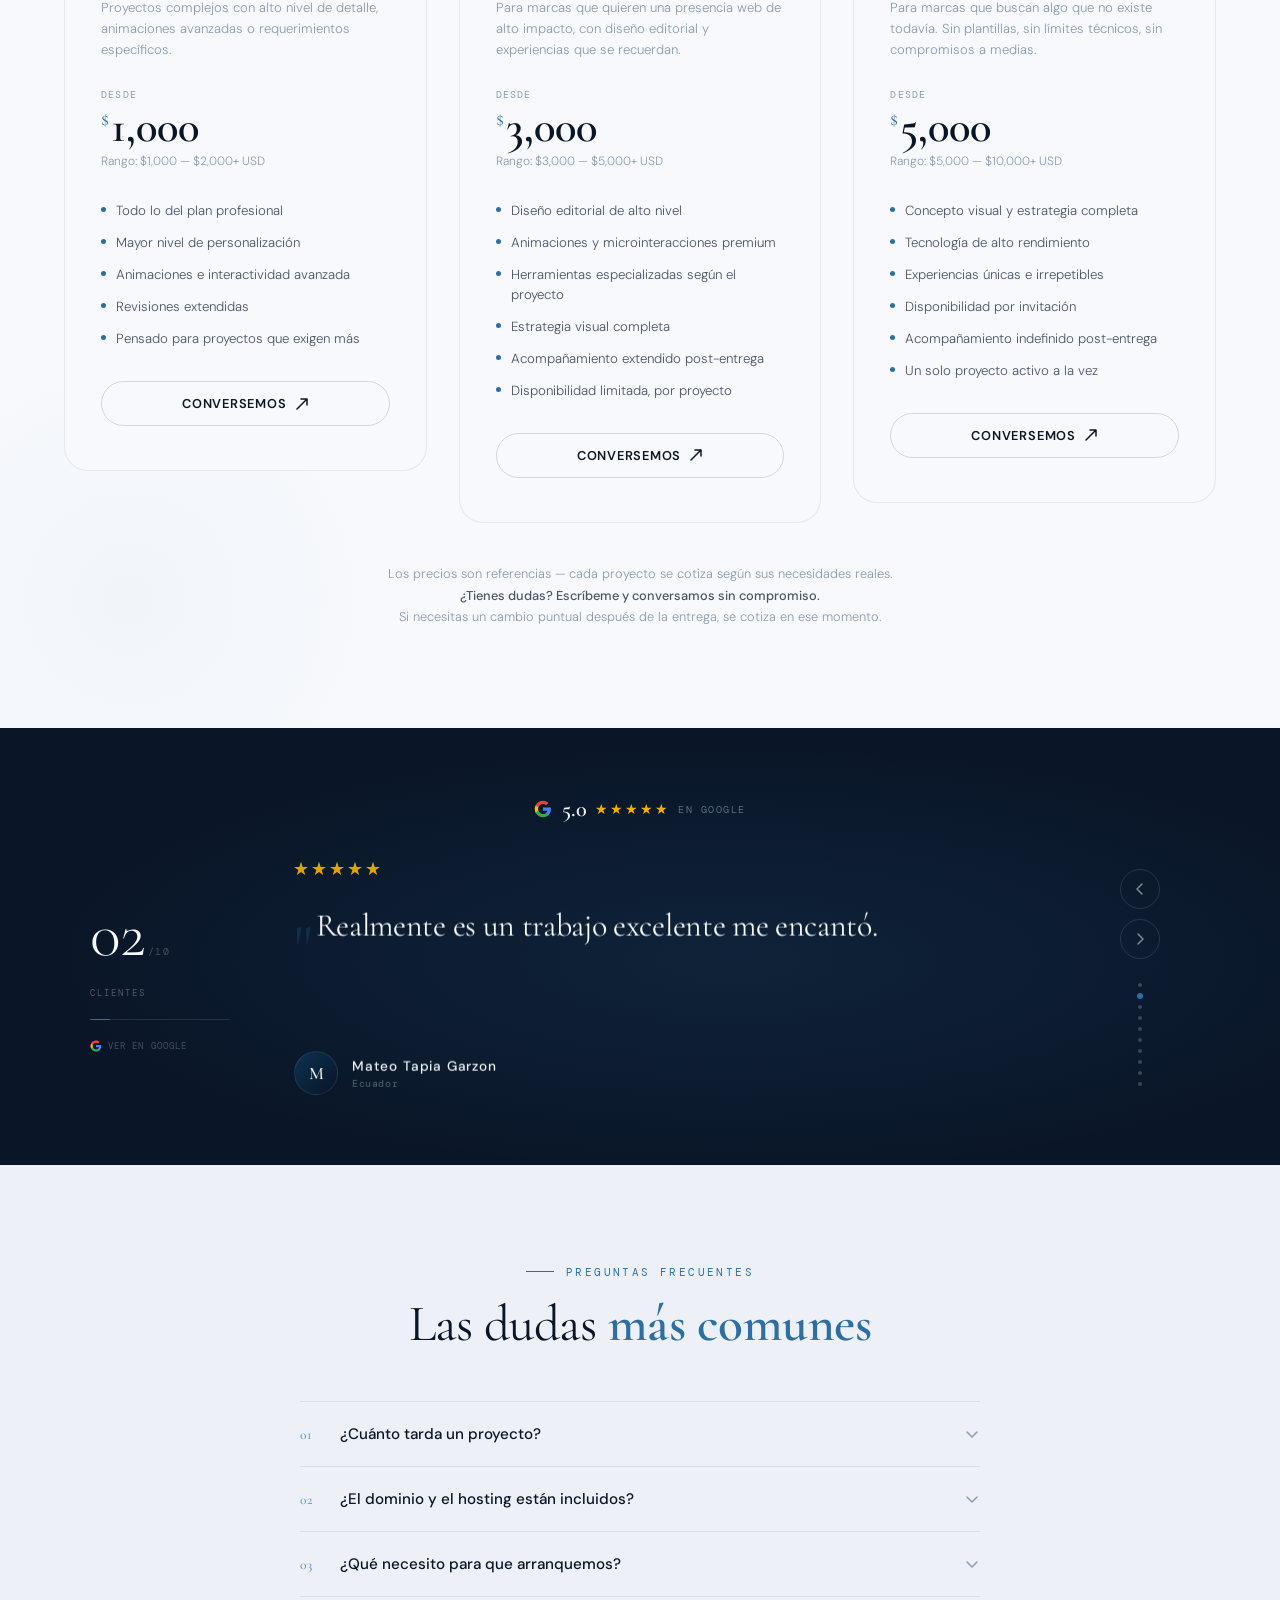
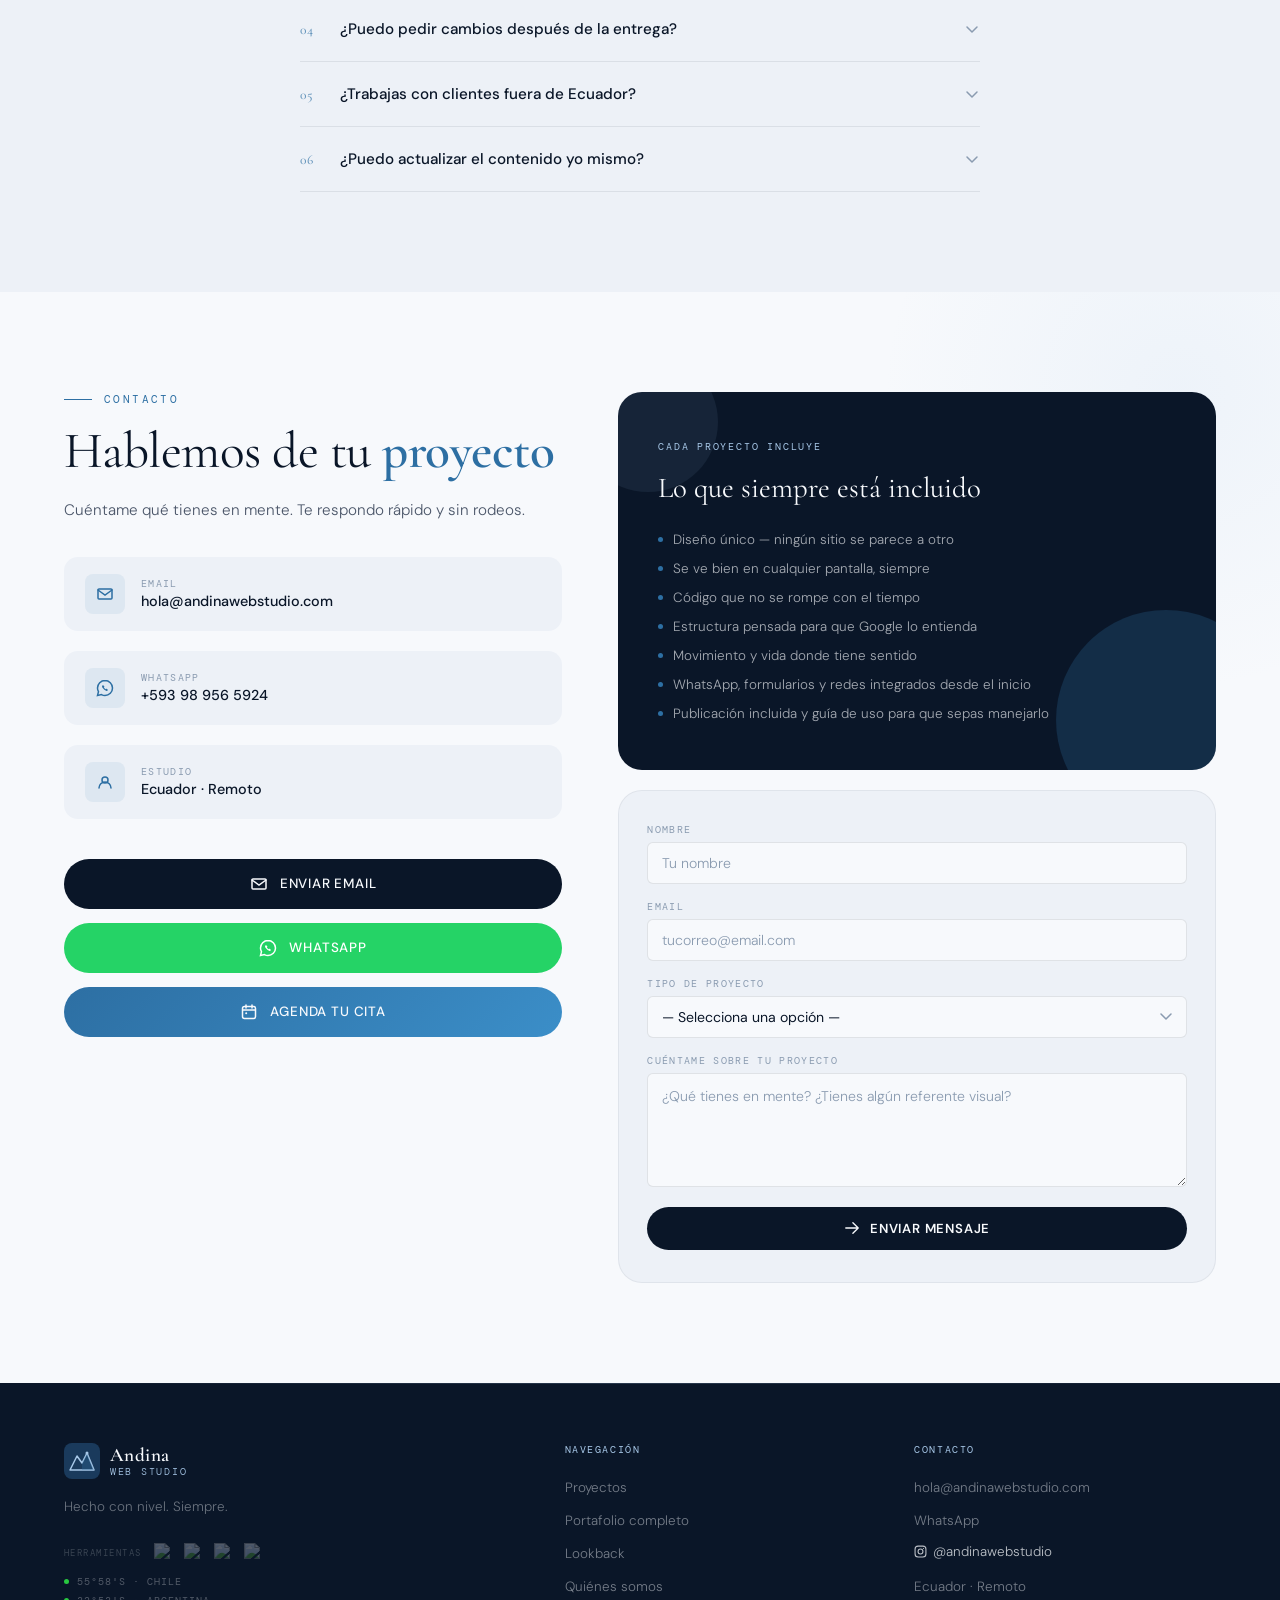
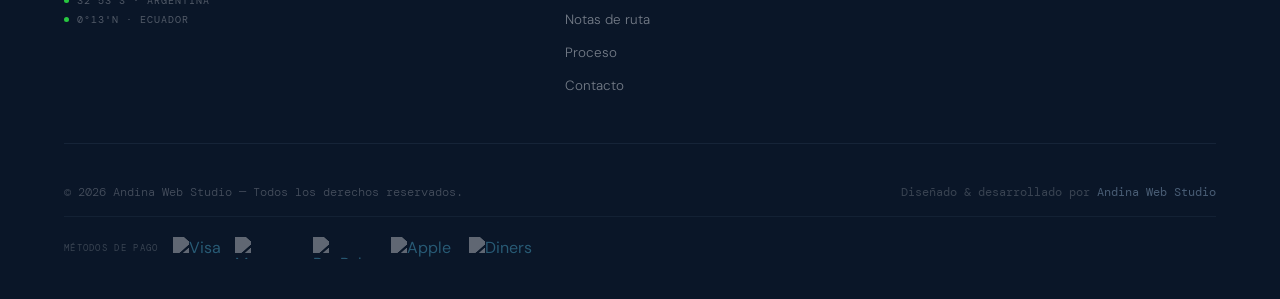
==== commit 24177b84: "fixes" ====
--- a/index.html
+++ b/index.html
@@ -238,8 +238,17 @@
           <li><a href="notas-de-ruta.html">Notas de ruta</a></li>
         </ul>
       </li>
-      <li><a href="#proceso">Proceso</a></li>
-      <li><a href="#precios">Precios</a></li>
+      <li class="nav-item-dropdown">
+        <a href="#proceso">Proceso
+          <svg class="nav-chevron" width="9" height="6" viewBox="0 0 9 6" fill="none">
+            <path d="M1 1l3.5 3.5L8 1" stroke="currentColor" stroke-width="1.3" stroke-linecap="round"
+              stroke-linejoin="round" />
+          </svg>
+        </a>
+        <ul class="nav-dropdown">
+          <li><a href="backstage.html">Backstage</a></li>
+        </ul>
+      </li>
       <li><a href="#contacto" class="nav-cta">Contacto</a></li>
     </ul>
     <button class="hamburger" id="hamburger" aria-label="Menú">
@@ -255,6 +264,7 @@
     <a href="about.html" onclick="closeMobile()" class="mobile-sub-link">↳ Quiénes somos</a>
     <a href="notas-de-ruta.html" onclick="closeMobile()" class="mobile-sub-link">↳ Notas de ruta</a>
     <a href="#proceso" onclick="closeMobile()">Proceso</a>
+    <a href="backstage.html" onclick="closeMobile()" class="mobile-sub-link">↳ Backstage</a>
     <a href="#precios" onclick="closeMobile()">Precios</a>
     <a href="#contacto" onclick="closeMobile()">Contacto</a>
   </div>
--- a/css/styles.css
+++ b/css/styles.css
@@ -331,15 +331,30 @@
       animation: fadeUp 0.8s 0.2s forwards;
     }
 
-    .hero-badge-dot {
-      width: 6px;
-      height: 6px;
-      border-radius: 50%;
-      background: var(--sky);
-      animation: pulse 2s infinite;
-    }
-
-    @keyframes pulse {
+    .hero-badge-icon {
+      color: var(--sky);
+      flex-shrink: 0;
+      animation: heroBadgeFloat 3s ease-in-out infinite;
+    }
+
+    .hero-badge-icon .hbi-spark {
+      transform-origin: 9.5px 4px;
+      animation: heroBadgeSpark 2.4s ease-in-out infinite;
+    }
+
+    @keyframes heroBadgeFloat {
+
+      0%,
+      100% {
+        transform: translateY(0);
+      }
+
+      50% {
+        transform: translateY(-1px);
+      }
+    }
+
+    @keyframes heroBadgeSpark {
 
       0%,
       100% {
@@ -348,8 +363,8 @@
       }
 
       50% {
-        opacity: 0.5;
-        transform: scale(1.3);
+        opacity: 0.4;
+        transform: scale(1.6);
       }
     }
 
@@ -515,6 +530,13 @@
       60%  { transform: translateY(10px); opacity: 0; }
       61%  { transform: translateY(0); opacity: 0; }
       100% { transform: translateY(0); opacity: 1; }
+    }
+
+    /* El mouse animado es una invitación a scrollear con mouse — no aplica en táctil */
+    @media (pointer: coarse) {
+      .scroll-indicator {
+        display: none !important;
+      }
     }
 
     /* ==========================================
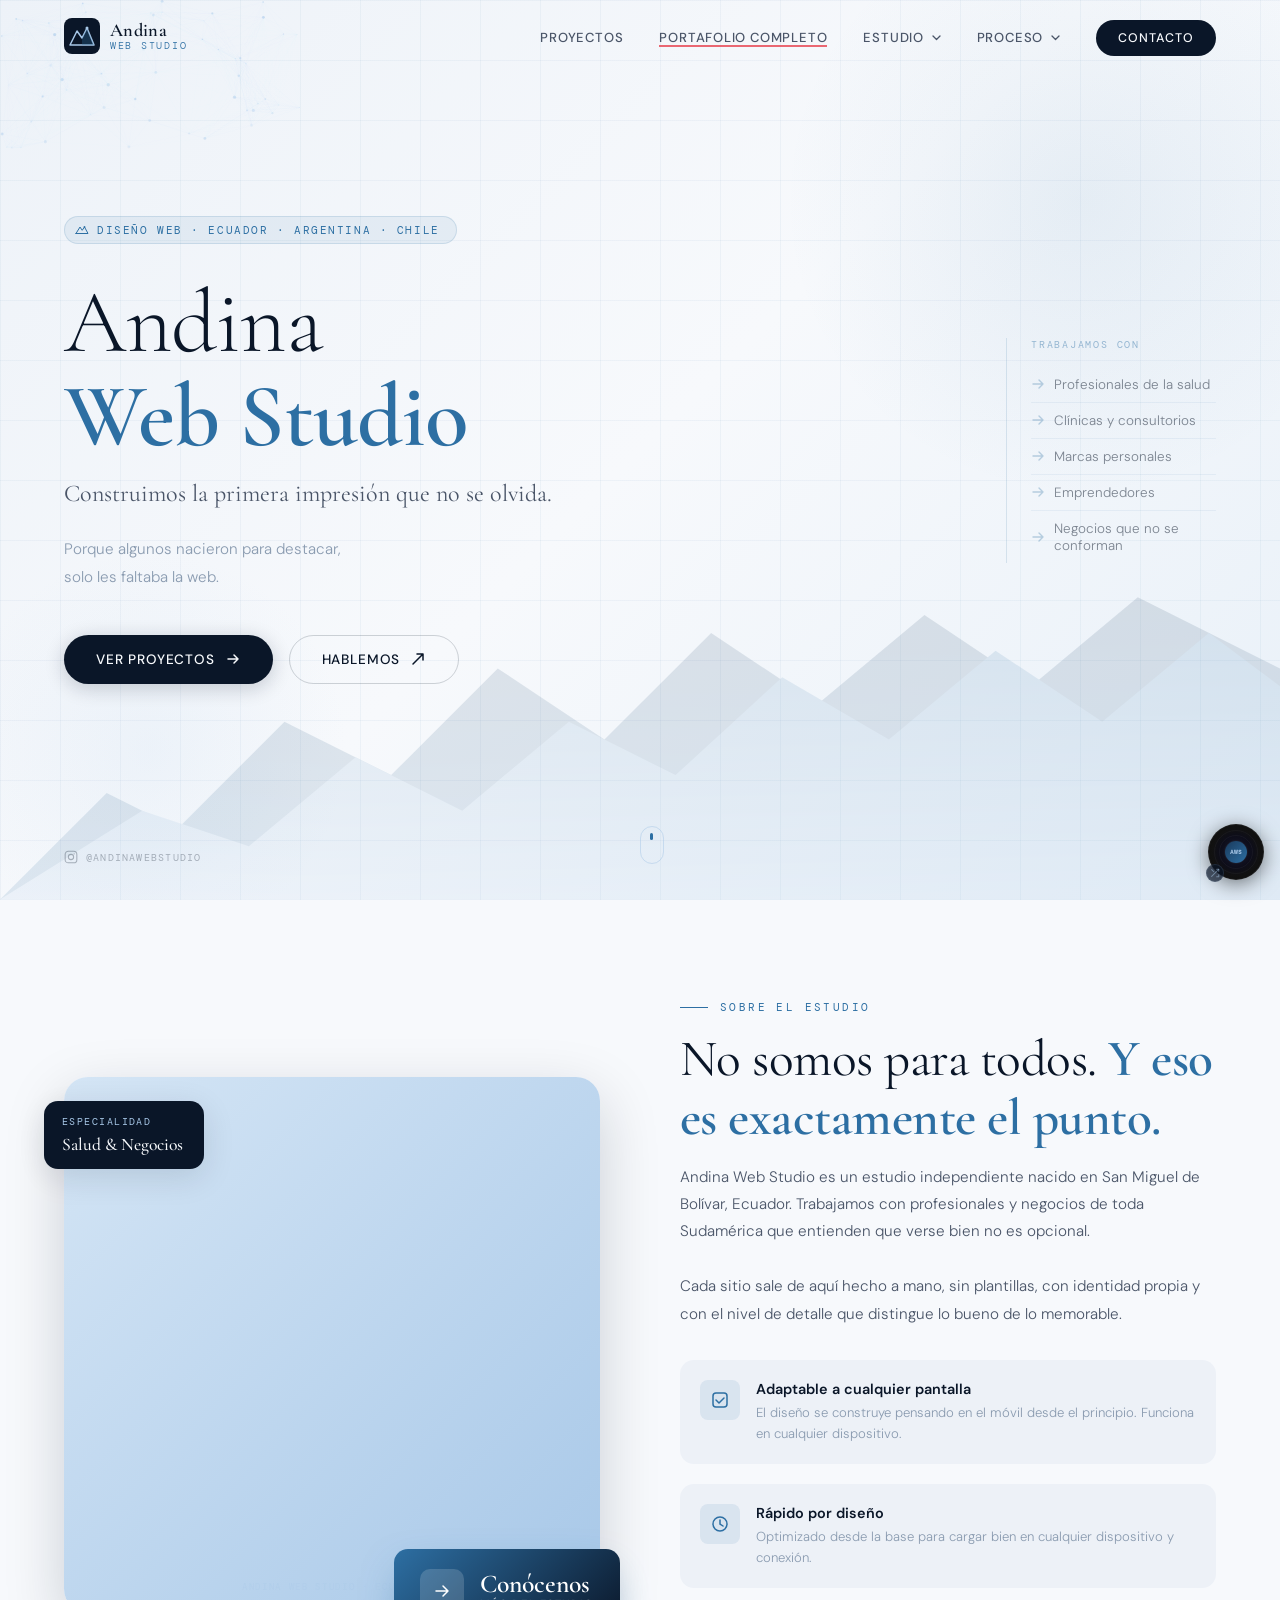
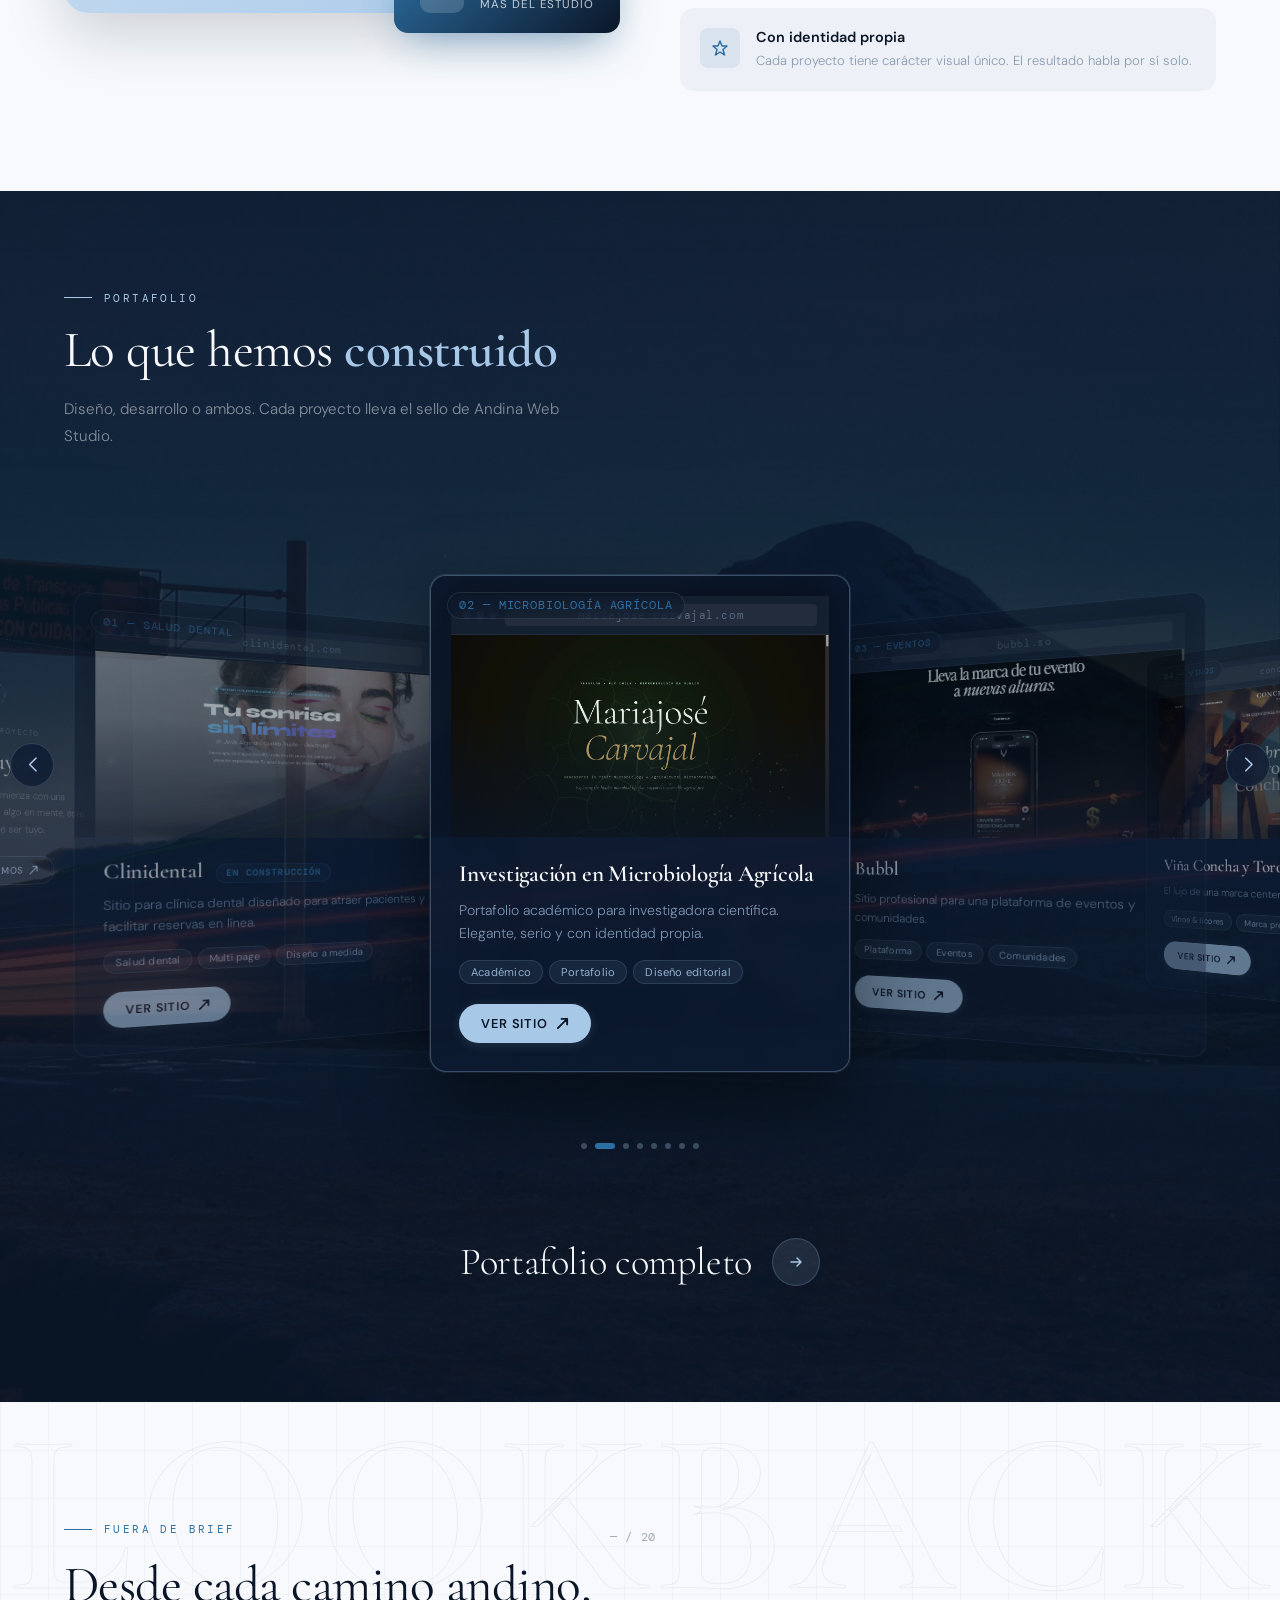
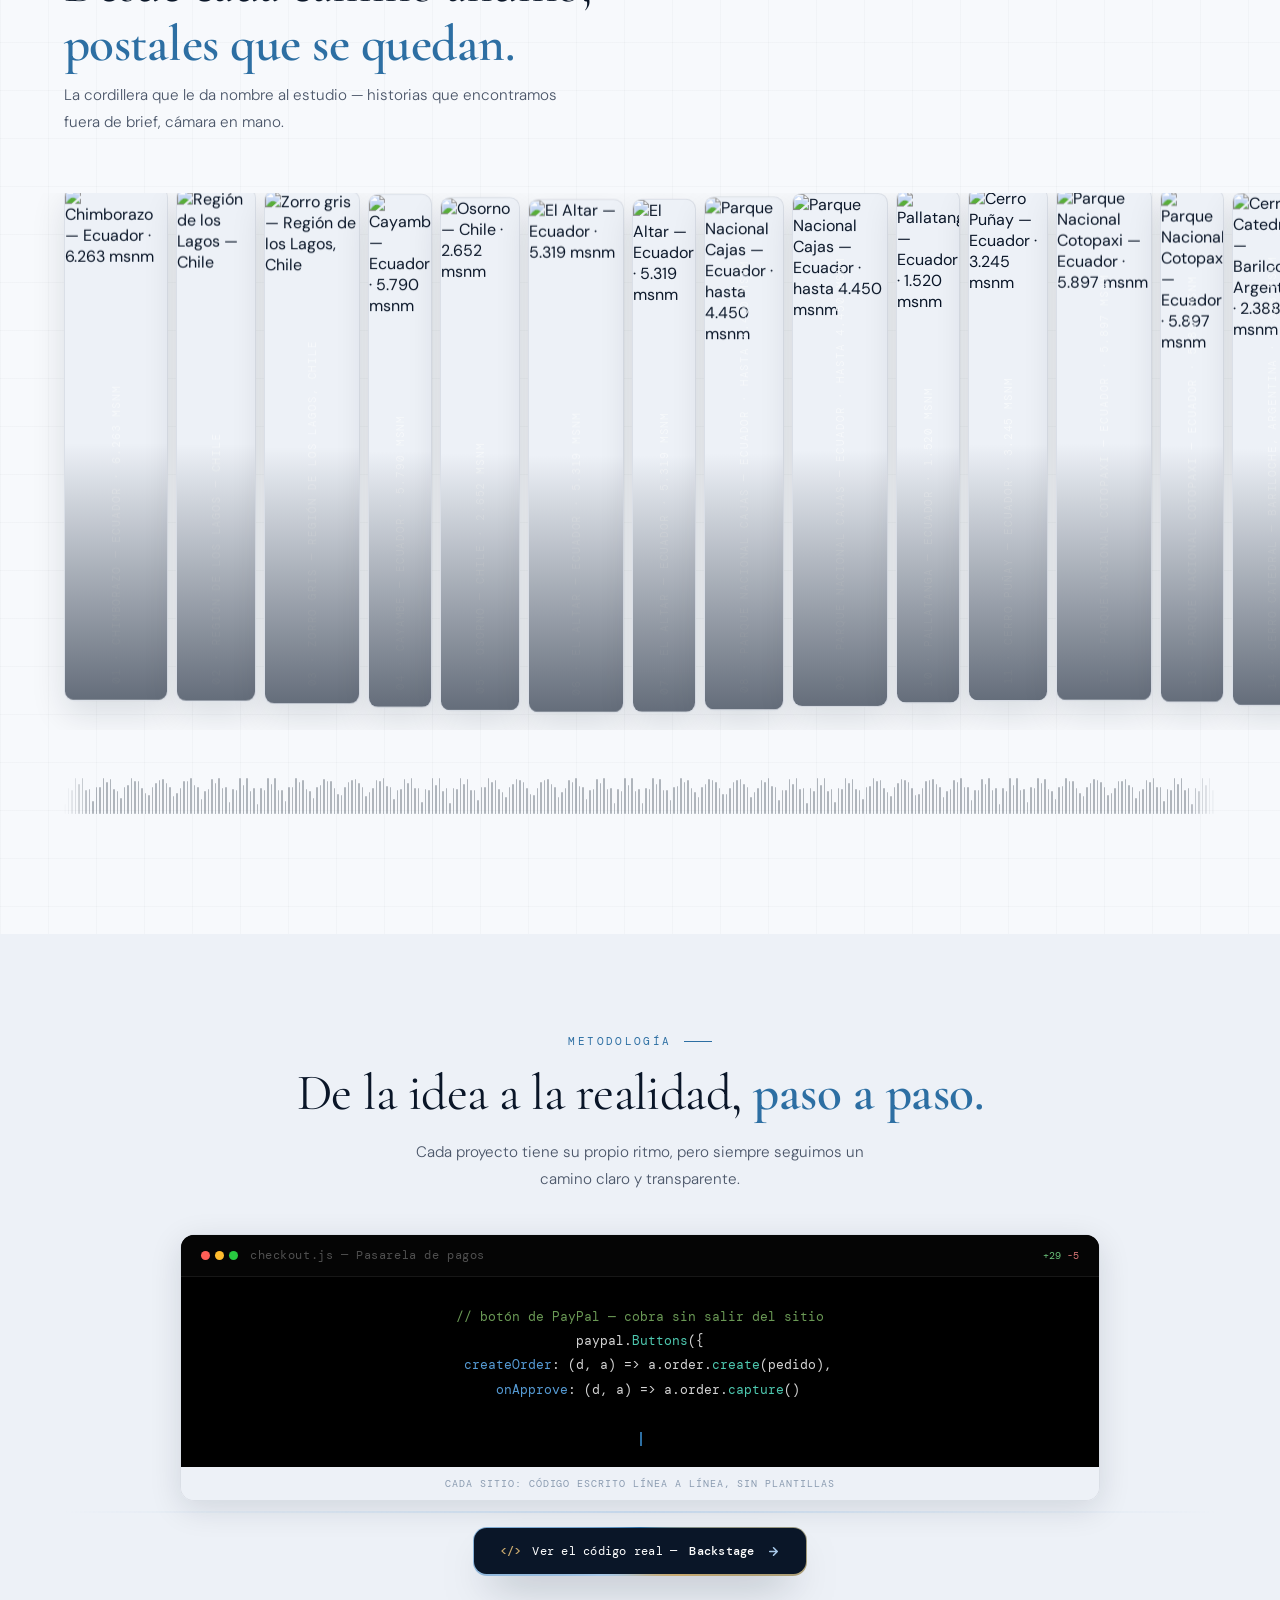
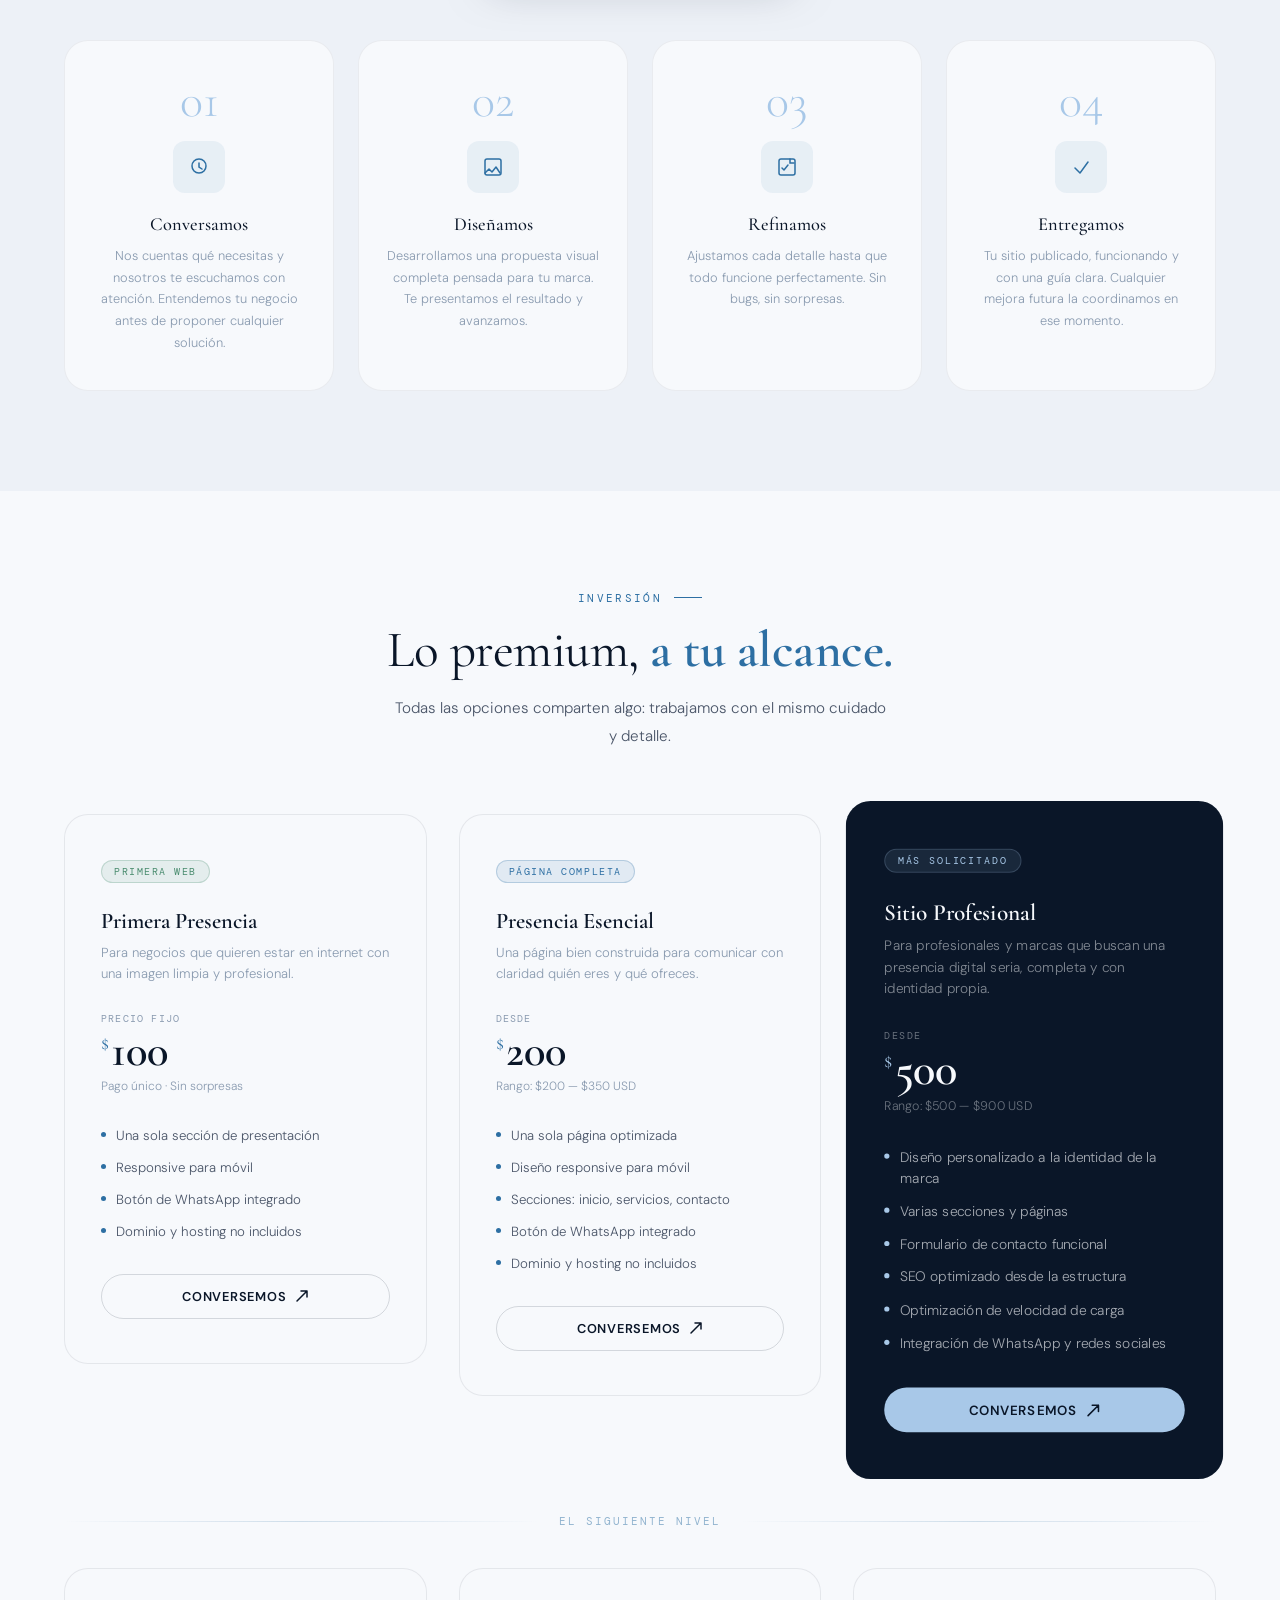
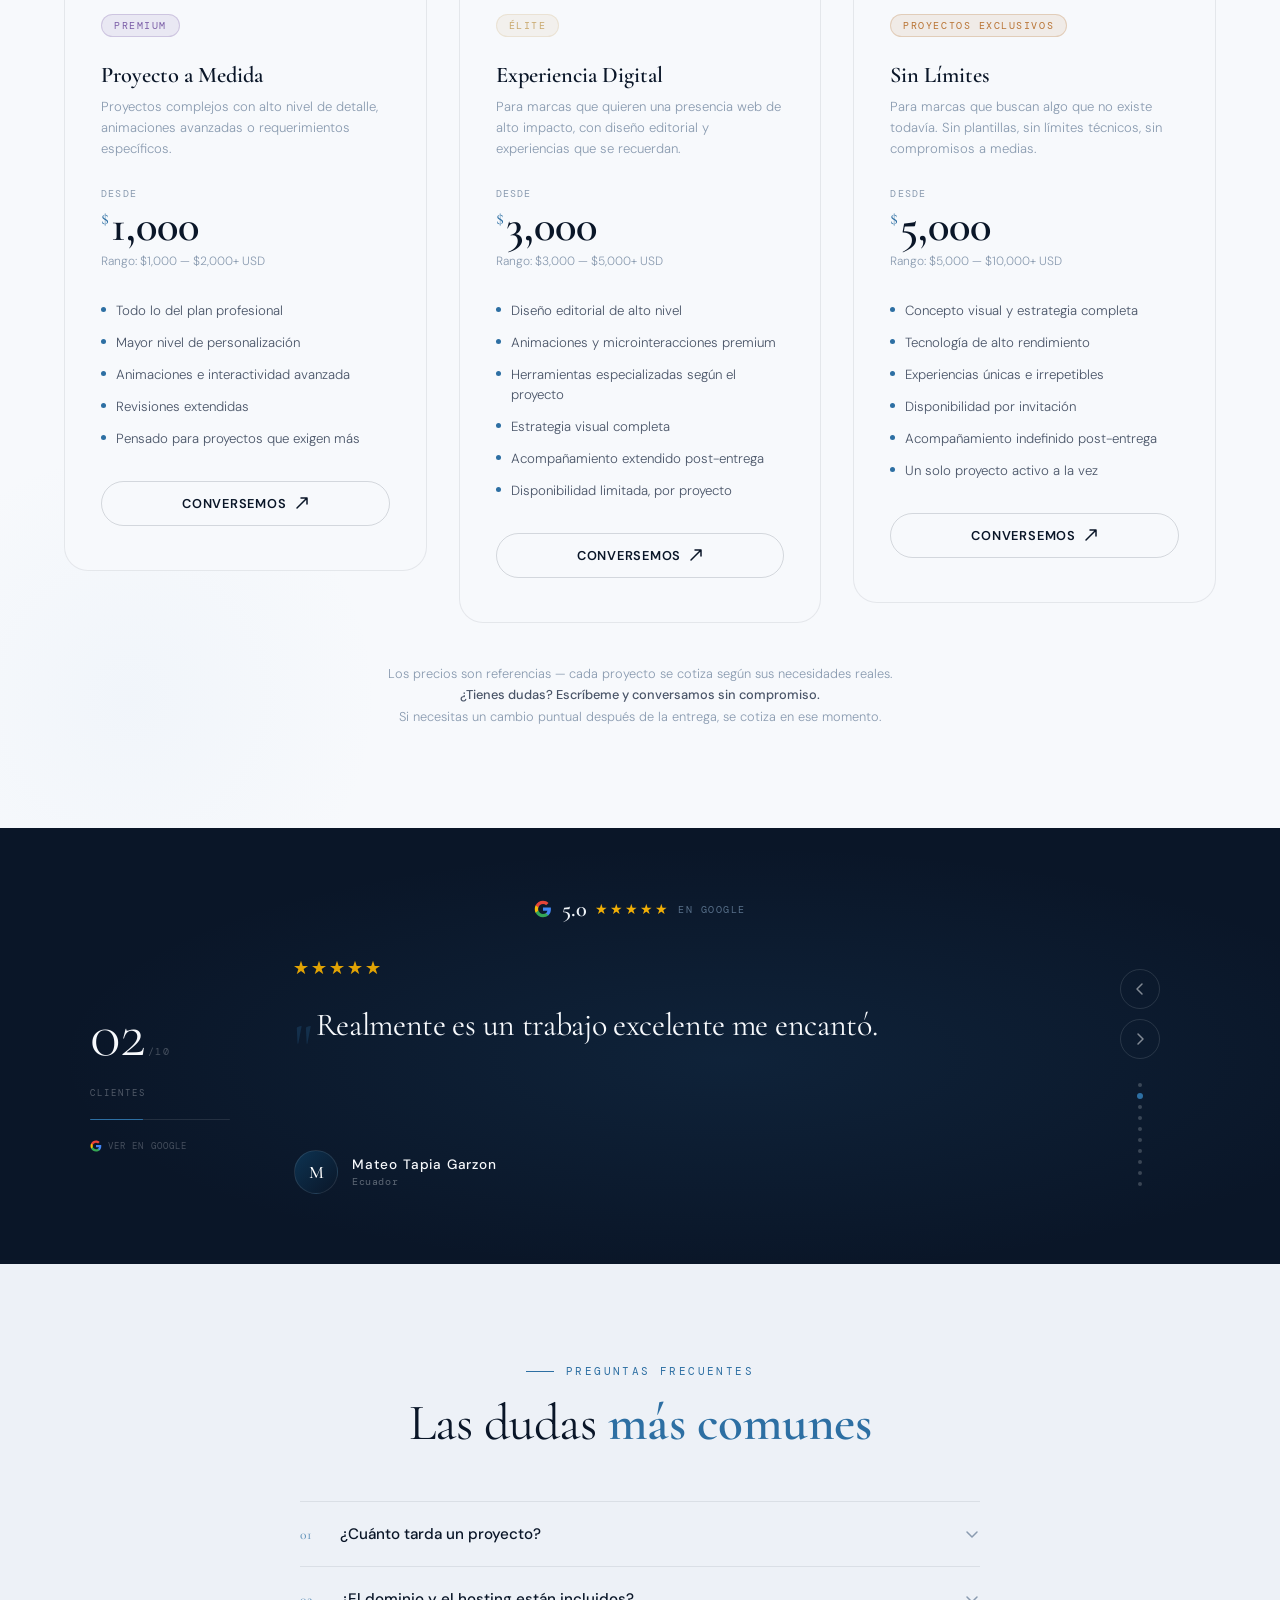
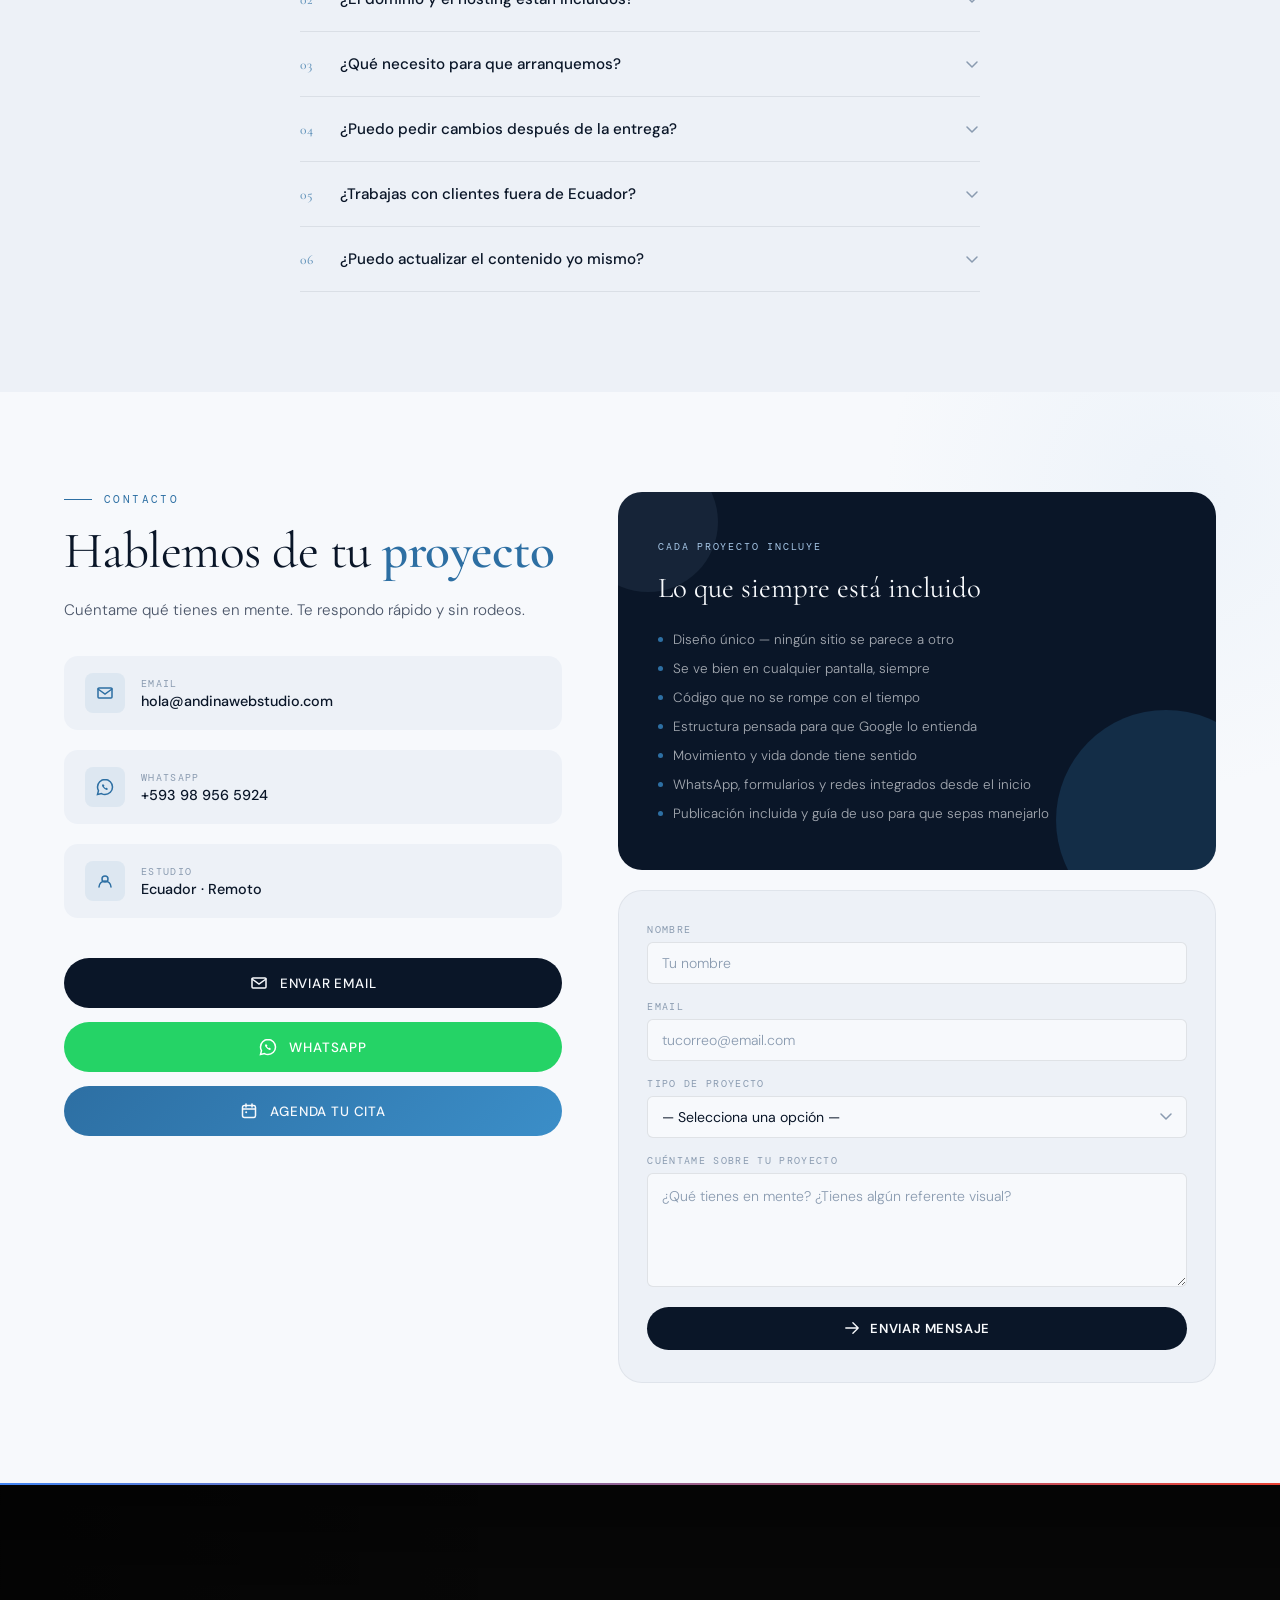
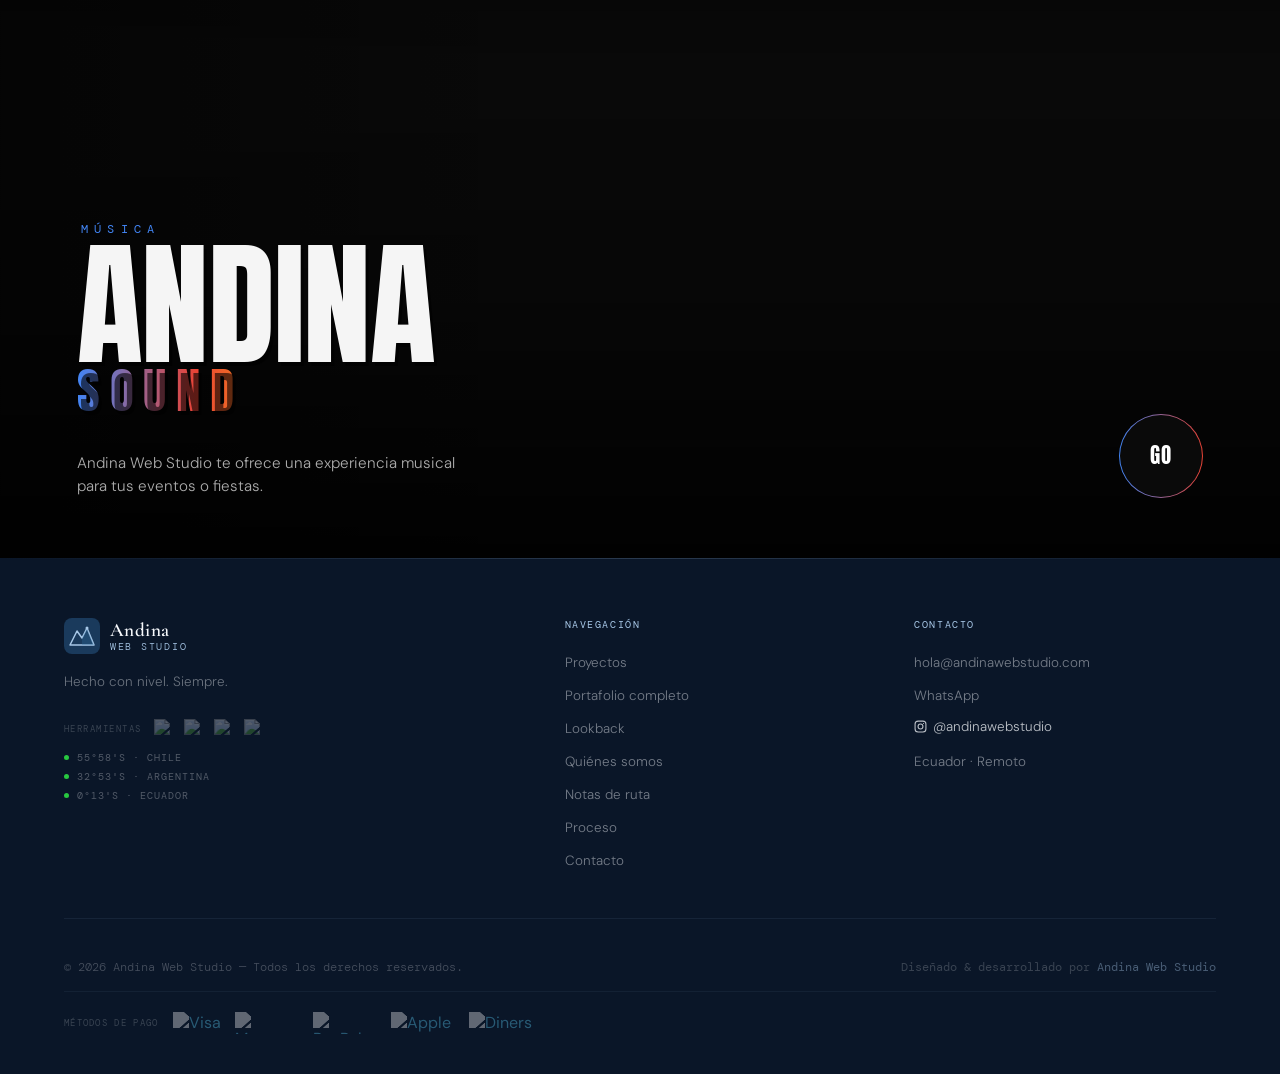
==== commit 7496fdc9: "update" ====
--- a/index.html
+++ b/index.html
@@ -187,7 +187,7 @@
 
   <!-- ===== Fuentes ===== -->
   <link
-    href="https://fonts.googleapis.com/css2?family=Cormorant+Garamond:wght@300;400;500;600&family=DM+Sans:wght@300;400;500;600&family=DM+Mono:wght@300;400&display=swap"
+    href="https://fonts.googleapis.com/css2?family=Anton&family=Cormorant+Garamond:wght@300;400;500;600&family=DM+Sans:wght@300;400;500;600&family=DM+Mono:wght@300;400&display=swap"
     rel="stylesheet" />
   <link rel="stylesheet" href="css/styles.css" />
 
@@ -196,8 +196,6 @@
 <body>
 
   <!-- CURSOR -->
-  <div class="cursor" id="cursor"></div>
-  <div class="cursor-ring" id="cursorRing"></div>
 
   <!-- PRELOADER -->
   <div id="preloader">
@@ -236,6 +234,7 @@
         <ul class="nav-dropdown">
           <li><a href="about.html">Quiénes somos</a></li>
           <li><a href="notas-de-ruta.html">Notas de ruta</a></li>
+          <li><a href="musica.html">Música</a></li>
         </ul>
       </li>
       <li class="nav-item-dropdown">
@@ -263,6 +262,7 @@
     <a href="#sobre" onclick="closeMobile()">Estudio</a>
     <a href="about.html" onclick="closeMobile()" class="mobile-sub-link">↳ Quiénes somos</a>
     <a href="notas-de-ruta.html" onclick="closeMobile()" class="mobile-sub-link">↳ Notas de ruta</a>
+    <a href="musica.html" onclick="closeMobile()" class="mobile-sub-link">↳ Música</a>
     <a href="#proceso" onclick="closeMobile()">Proceso</a>
     <a href="backstage.html" onclick="closeMobile()" class="mobile-sub-link">↳ Backstage</a>
     <a href="#precios" onclick="closeMobile()">Precios</a>
@@ -525,7 +525,7 @@
             </div>
             <div class="proyecto-slide-body">
               <span class="proyecto-number">01 — Salud Dental</span>
-              <h3 class="proyecto-nombre">Clinidental 🚧(En construcción)🚧</h3>
+              <h3 class="proyecto-nombre">Clinidental <span class="proyecto-badge-wip">En construcción</span></h3>
               <p class="proyecto-desc">Sitio para clínica dental diseñado para atraer pacientes y facilitar reservas en
                 línea.</p>
               <div class="proyecto-tags">
@@ -692,7 +692,7 @@
               <div class="mockup-browser">
                 <div class="mockup-bar">
                   <div class="mockup-dots"><span></span><span></span><span></span></div>
-                  <div class="mockup-url">nutricionclínica.com</div>
+                  <div class="mockup-url">nutricionclinica.com</div>
                 </div>
                 <div class="mockup-screen">
                   <img class="mockup-screen-img" src="assets/img/nutricion.webp" alt="Nutrición Clínica" loading="lazy"
@@ -762,7 +762,7 @@
               </div>
             </div>
             <div class="proyecto-slide-body">
-              <span class="proyecto-number">05 — Psicología</span>
+              <span class="proyecto-number">06 — Psicología</span>
               <h3 class="proyecto-nombre">Psicología Clínica</h3>
               <p class="proyecto-desc">Rediseño completo con nueva identidad visual, enfocado en generar confianza desde
                 el primer contacto.</p>
@@ -811,14 +811,14 @@
               </div>
             </div>
             <div class="proyecto-slide-body">
-              <span class="proyecto-number">06 — Medicina</span>
+              <span class="proyecto-number">07 — Medicina</span>
               <h3 class="proyecto-nombre">Medicina General</h3>
-              <p class="proyecto-desc">Landing cinematic con modelo 3D DNA en Spline, animaciones GSAP awards, galería
+              <p class="proyecto-desc">Landing cinematic con modelo 3D DNA en Spline, animaciones GSAP, galería
                 del consultorio y footer reveal.</p>
               <div class="proyecto-tags">
                 <span class="tag">Medicina</span>
                 <span class="tag">Spline 3D</span>
-                <span class="tag">GSAP Awards</span>
+                <span class="tag">GSAP</span>
               </div>
               <a href="https://dravivian.andinawebstudio.com/" target="_blank" rel="noopener" class="btn-demo">
                 Ver sitio
@@ -937,24 +937,35 @@
           <div class="pvp-mockup">
             <div class="pvp-bar">
               <div class="pvp-dots"><span></span><span></span><span></span></div>
-              <span class="pvp-filename">proyecto-cliente.html — VS Code</span>
+              <span class="pvp-filename" id="pvpFilename">proyecto-cliente.html — VS Code</span>
+              <span class="pvp-diff" id="pvpDiff"><span class="pvp-diff-add">+18</span><span class="pvp-diff-del">-2</span></span>
             </div>
             <div class="pvp-screen">
-              <div class="pvp-typing">
-                <span class="pvp-line l1"><span class="c-grey">&lt;!-- Diseño a medida --&gt;</span></span>
-                <span class="pvp-line l2"><span class="c-blue">&lt;section</span> <span
+              <div class="pvp-typing" id="pvpTyping">
+                <span class="pvp-line"><span class="c-grey">&lt;!-- Diseño a medida --&gt;</span></span>
+                <span class="pvp-line"><span class="c-blue">&lt;section</span> <span
                     class="c-teal">class</span>=<span class="c-orange">"hero"</span><span
                     class="c-blue">&gt;</span></span>
-                <span class="pvp-line l3">&nbsp;&nbsp;<span class="c-blue">&lt;h1&gt;</span><span class="c-white">Tu
+                <span class="pvp-line">&nbsp;&nbsp;<span class="c-blue">&lt;h1&gt;</span><span class="c-white">Tu
                     negocio online</span><span class="c-blue">&lt;/h1&gt;</span></span>
-                <span class="pvp-line l4">&nbsp;&nbsp;<span class="c-blue">&lt;p&gt;</span><span class="c-white">Hecho
+                <span class="pvp-line">&nbsp;&nbsp;<span class="c-blue">&lt;p&gt;</span><span class="c-white">Hecho
                     con código real</span><span class="c-blue">&lt;/p&gt;</span></span>
-                <span class="pvp-line l5"><span class="c-blue">&lt;/section&gt;</span></span>
-                <span class="pvp-cursor"></span>
+                <span class="pvp-line"><span class="c-blue">&lt;/section&gt;</span></span>
+                <span class="pvp-cursor" id="pvpCursor"></span>
               </div>
             </div>
           </div>
           <div class="pvp-label">Cada sitio: código escrito línea a línea, sin plantillas</div>
+        </div>
+        <div class="pvp-cta-wrap">
+          <a href="backstage.html" class="pvp-cta">
+            <span class="pvp-cta-bracket">&lt;/&gt;</span>
+            Ver el código real — <strong>Backstage</strong>
+            <svg width="13" height="13" viewBox="0 0 12 12" fill="none">
+              <path d="M2.5 6h7M6 2.5L9.5 6 6 9.5" stroke="currentColor" stroke-width="1.4" stroke-linecap="round"
+                stroke-linejoin="round" />
+            </svg>
+          </a>
         </div>
       </div>
     </div>
@@ -1724,6 +1735,29 @@
     </div><!-- .agenda-modal-panel -->
   </div><!-- .agenda-modal -->
 
+  <!-- MIX HERO — video local ambiental, ancho completo, GO adentro -->
+  <!-- ⚠️ Reemplazá el <source> por tu video real: 6-9 seg, loop, MUDO, comprimido.
+       Guardalo en assets/video/mix-hero.mp4 (y opcional: poster assets/img/mix-hero-poster.jpg) -->
+  <section class="mix-hero">
+    <div class="mix-hero-card">
+      <video class="mix-hero-video" autoplay muted loop playsinline
+        poster="assets/img/mix-hero-poster.webp">
+        <source src="assets/video/mix-hero.mp4" type="video/mp4" />
+      </video>
+      <span class="mix-hero-overlay"></span>
+
+      <div class="mix-hero-content reveal">
+        <span class="mix-hero-eyebrow">Música</span>
+        <h2 class="mix-hero-big">ANDINA<span class="mix-hero-big-sm">SOUND</span></h2>
+      </div>
+
+      <p class="mix-hero-desc reveal reveal-delay-1">Andina Web Studio te ofrece una experiencia musical para
+        tus eventos o fiestas.</p>
+
+      <a href="musica.html" class="mix-hero-go reveal reveal-delay-1">GO</a>
+    </div>
+  </section>
+
   <!-- FOOTER -->
   <footer>
     <div class="footer-inner">
@@ -1767,7 +1801,7 @@
           </div>
           <div class="footer-geo-item">
             <span class="footer-geo-dot"></span>
-            <span>0°13'N · Ecuador</span>
+            <span>0°13'S · Ecuador</span>
           </div>
         </div>
 
--- a/css/styles.css
+++ b/css/styles.css
@@ -929,10 +929,10 @@
       position: absolute;
       bottom: -20px;
       right: -20px;
-      background: var(--white);
+      background: linear-gradient(135deg, var(--sky), var(--navy));
       border-radius: var(--radius-md);
-      padding: 20px 24px;
-      box-shadow: var(--shadow-md);
+      padding: 20px 26px;
+      box-shadow: 0 16px 40px -12px rgba(45, 111, 163, 0.55);
       display: flex;
       align-items: center;
       gap: 16px;
@@ -942,41 +942,50 @@
     .sobre-card-float-link {
       text-decoration: none;
       cursor: pointer;
-      transition: transform 0.3s ease, box-shadow 0.3s ease;
+      transition: transform 0.35s ease, box-shadow 0.35s ease;
+      animation: sobre-cta-pulse 2.8s ease-in-out infinite;
+    }
+
+    @keyframes sobre-cta-pulse {
+      0%, 100% { box-shadow: 0 16px 40px -12px rgba(45, 111, 163, 0.55); }
+      50% { box-shadow: 0 16px 46px -10px rgba(45, 111, 163, 0.85), 0 0 0 6px rgba(45, 111, 163, 0.08); }
     }
 
     .sobre-card-float-link:hover {
       transform: translateY(-4px);
-      box-shadow: var(--shadow-lg);
+      box-shadow: 0 20px 50px -10px rgba(45, 111, 163, 0.75);
     }
 
     .sobre-card-float-link:hover .icon-wrap {
-      background: rgba(45, 111, 163, 0.18);
+      background: rgba(255, 255, 255, 0.28);
+      transform: translateX(4px);
     }
 
     .sobre-card-float .icon-wrap {
       width: 44px;
       height: 44px;
       border-radius: 10px;
-      background: rgba(45, 111, 163, 0.1);
+      background: rgba(255, 255, 255, 0.16);
       display: flex;
       align-items: center;
       justify-content: center;
       flex-shrink: 0;
-      transition: background 0.3s ease;
-    }
+      transition: background 0.3s ease, transform 0.3s ease;
+    }
+
+    .sobre-card-float .icon-wrap svg path { stroke: #fff; }
 
     .sobre-card-float .stat-num {
       font-family: 'Cormorant Garamond', serif;
       font-size: 1.6rem;
       font-weight: 600;
-      color: var(--navy);
+      color: #fff;
       line-height: 1;
     }
 
     .sobre-card-float .stat-label {
       font-size: 0.72rem;
-      color: var(--grey-mid);
+      color: rgba(255, 255, 255, 0.75);
       text-transform: uppercase;
       letter-spacing: 0.08em;
     }
@@ -1615,47 +1624,7 @@
       }
     }
 
-    /* ==========================================
-       CURSOR PERSONALIZADO (desktop)
-    ========================================== */
-    @media (pointer: fine) {
-      .cursor {
-        width: 8px;
-        height: 8px;
-        background: var(--sky);
-        border-radius: 50%;
-        position: fixed;
-        pointer-events: none;
-        z-index: 9999;
-        transform: translate(-50%, -50%);
-        transition: width 0.2s, height 0.2s, background 0.2s;
-        mix-blend-mode: multiply;
-      }
-
-      .cursor-ring {
-        width: 36px;
-        height: 36px;
-        border: 1.5px solid rgba(45, 111, 163, 0.4);
-        border-radius: 50%;
-        position: fixed;
-        pointer-events: none;
-        z-index: 9998;
-        transform: translate(-50%, -50%);
-        transition: width 0.35s ease, height 0.35s ease, transform 0.08s linear;
-      }
-
-      body:has(a:hover) .cursor {
-        width: 14px;
-        height: 14px;
-        background: var(--accent);
-      }
-
-      body:has(a:hover) .cursor-ring {
-        width: 52px;
-        height: 52px;
-        border-color: var(--sky);
-      }
-    }
+    /* cursor personalizado eliminado — se usa el puntero por defecto del sistema */
 
     /* ==========================================
        PRELOADER
@@ -2044,6 +2013,22 @@
       border-color: rgba(201, 169, 110, 0.25);
     }
 
+    /* Badge "En construcción" — mismo lenguaje visual que .precio-badge */
+    .proyecto-badge-wip {
+      display: inline-block;
+      vertical-align: middle;
+      font-family: 'DM Mono', monospace;
+      font-size: 0.6rem;
+      letter-spacing: 0.12em;
+      text-transform: uppercase;
+      color: var(--sky);
+      background: rgba(45, 111, 163, 0.1);
+      border: 1px solid rgba(45, 111, 163, 0.2);
+      padding: 4px 10px;
+      border-radius: 40px;
+      margin-left: 10px;
+    }
+
     .precio-nombre {
       font-family: 'Cormorant Garamond', serif;
       font-size: 1.4rem;
@@ -2450,8 +2435,12 @@
        PROCESO — video / placeholder
     ========================================== */
     .proceso-video-wrap {
-      max-width: 680px;
+      max-width: 920px;
       margin: 40px auto 0;
+    }
+
+    @media (max-width: 980px) {
+      .proceso-video-wrap { max-width: 92%; }
     }
 
     .proceso-video {
@@ -2470,17 +2459,51 @@
     }
 
     .pvp-mockup {
-      background: #1e1e1e;
+      background: #000000;
+      position: relative;
+      overflow: hidden;
+      animation: pvp-glow 4s ease-in-out infinite;
+    }
+
+    @keyframes pvp-glow {
+      0%, 100% { box-shadow: 0 0 0 0 rgba(45, 111, 163, 0); }
+      50% { box-shadow: 0 0 40px 4px rgba(45, 111, 163, 0.18); }
+    }
+
+    .pvp-mockup::after {
+      content: '';
+      position: absolute;
+      top: 0; left: -60%;
+      width: 35%; height: 100%;
+      background: linear-gradient(100deg, transparent, rgba(255, 255, 255, 0.05) 45%, transparent 90%);
+      pointer-events: none;
+      animation: pvp-sheen 6s ease-in-out infinite;
+      z-index: 2;
+    }
+
+    @keyframes pvp-sheen {
+      0% { left: -60%; }
+      45%, 100% { left: 130%; }
     }
 
     .pvp-bar {
-      background: #2d2d2d;
-      padding: 9px 14px;
+      background: #050505;
+      padding: 13px 20px;
       display: flex;
       align-items: center;
-      gap: 10px;
-      border-bottom: 1px solid rgba(255, 255, 255, 0.05);
-    }
+      gap: 12px;
+      border-bottom: 1px solid rgba(255, 255, 255, 0.07);
+    }
+
+    .pvp-diff {
+      margin-left: auto;
+      font-family: 'DM Mono', monospace;
+      font-size: 0.6rem;
+      display: flex;
+      gap: 6px;
+    }
+    .pvp-diff-add { color: #6bc17a; }
+    .pvp-diff-del { color: #e07a7a; }
 
     .pvp-dots {
       display: flex;
@@ -2507,60 +2530,50 @@
 
     .pvp-filename {
       font-family: 'DM Mono', monospace;
-      font-size: 0.62rem;
+      font-size: 0.72rem;
       color: rgba(255, 255, 255, 0.3);
       letter-spacing: 0.05em;
+      transition: opacity 0.3s ease;
+    }
+
+    .pvp-diff {
+      transition: opacity 0.3s ease;
     }
 
     .pvp-screen {
-      padding: 20px 24px 24px;
-      min-height: 140px;
+      padding: 28px 32px;
+      height: 190px;
+      overflow: hidden;
       display: flex;
       align-items: flex-start;
     }
 
     .pvp-typing {
       font-family: 'DM Mono', monospace;
-      font-size: 0.72rem;
+      font-size: 0.8rem;
       line-height: 1.9;
+      width: 100%;
+      overflow: hidden;
+    }
+
+    @media (max-width: 640px) {
+      .pvp-screen { padding: 20px 18px; height: 190px; }
+      .pvp-typing { font-size: 0.66rem; line-height: 1.85; }
     }
 
     .pvp-line {
       display: block;
       opacity: 0;
-      animation: lineAppear 0.3s forwards;
-    }
-
-    .pvp-line.l1 {
-      animation-delay: 0.2s;
-    }
-
-    .pvp-line.l2 {
-      animation-delay: 0.7s;
-    }
-
-    .pvp-line.l3 {
-      animation-delay: 1.2s;
-    }
-
-    .pvp-line.l4 {
-      animation-delay: 1.7s;
-    }
-
-    .pvp-line.l5 {
-      animation-delay: 2.2s;
-    }
-
-    @keyframes lineAppear {
-      from {
-        opacity: 0;
-        transform: translateX(-4px);
-      }
-
-      to {
-        opacity: 1;
-        transform: translateX(0);
-      }
+      transform: translateX(-6px);
+      white-space: nowrap;
+      overflow: hidden;
+      text-overflow: ellipsis;
+      transition: opacity 0.32s ease, transform 0.32s ease;
+    }
+
+    .pvp-line.pvp-in {
+      opacity: 1;
+      transform: translateX(0);
     }
 
     .pvp-cursor {
@@ -2595,6 +2608,73 @@
       text-align: center;
       text-transform: uppercase;
     }
+
+    .pvp-cta-wrap {
+      position: relative;
+      margin: 26px auto 0;
+      width: fit-content;
+      border-radius: 14px;
+      padding: 1.5px;
+      background: conic-gradient(from var(--pvp-angle, 0deg), var(--sky), var(--gold), var(--ice), var(--sky));
+      animation: pvp-rotate-border 5s linear infinite;
+      box-shadow: 0 20px 45px -18px rgba(10, 22, 40, 0.55);
+    }
+
+    @property --pvp-angle {
+      syntax: '<angle>';
+      initial-value: 0deg;
+      inherits: false;
+    }
+
+    @keyframes pvp-rotate-border {
+      to { --pvp-angle: 360deg; }
+    }
+
+    .pvp-cta {
+      position: relative;
+      display: flex;
+      align-items: center;
+      gap: 12px;
+      padding: 15px 26px;
+      background: var(--navy);
+      color: #fff;
+      text-decoration: none;
+      border-radius: 12.5px;
+      font-family: 'DM Mono', monospace;
+      font-size: 0.78rem;
+      letter-spacing: 0.02em;
+      overflow: hidden;
+      transition: transform 0.35s cubic-bezier(0.16, 1, 0.3, 1), background 0.35s ease;
+    }
+
+    .pvp-cta::before {
+      content: '';
+      position: absolute;
+      inset: 0;
+      background: radial-gradient(120px 60px at var(--mx, 50%) var(--my, 50%), rgba(255, 255, 255, 0.14), transparent 70%);
+      opacity: 0;
+      transition: opacity 0.4s ease;
+      pointer-events: none;
+    }
+
+    .pvp-cta-wrap:hover .pvp-cta { transform: translateY(-3px) scale(1.015); background: #0d1f38; }
+    .pvp-cta-wrap:hover .pvp-cta::before { opacity: 1; }
+    .pvp-cta-wrap:hover { animation-duration: 1.4s; }
+
+    .pvp-cta-bracket {
+      font-family: 'DM Mono', monospace;
+      color: var(--gold);
+      font-weight: 500;
+      letter-spacing: -0.03em;
+    }
+
+    .pvp-cta strong {
+      font-weight: 500;
+      color: #fff;
+    }
+
+    .pvp-cta:hover svg { transform: translateX(4px); }
+    .pvp-cta svg { transition: transform 0.35s cubic-bezier(0.16, 1, 0.3, 1); flex-shrink: 0; color: var(--ice); }
 
     /* ==========================================
        FOOTER — MÉTODOS DE PAGO
@@ -5883,3 +5963,155 @@
     height: 40px;
   }
 }
+
+
+/* ============================================================
+   MIX HERO — teaser de la sección Música, mismo lenguaje visual
+   que musica.html: negro puro, Anton, acentos "arcoíris" estilo
+   Google (azul/rojo/amarillo/verde) y DM Mono para los detalles.
+   Variables locales de marca-música (no tocan el :root del sitio).
+============================================================ */
+.mix-hero {
+  position: relative;
+  width: 100vw;
+  margin-left: calc(50% - 50vw);
+  padding: 0;
+  --mu-g1: #4285F4; /* azul */
+  --mu-g2: #EA4335; /* rojo */
+  --mu-g3: #FBBC05; /* amarillo */
+  --mu-g4: #34A853; /* verde */
+  --mu-bg: #0a0a0a;
+}
+
+/* Línea arcoíris que marca la transición desde el resto del sitio
+   hacia la identidad de Música — mismo recurso que usa el footer
+   y los botones de musica.html */
+.mix-hero::before {
+  content: '';
+  display: block;
+  height: 2px;
+  background: linear-gradient(90deg, var(--mu-g1), var(--mu-g2), var(--mu-g3), var(--mu-g4), var(--mu-g1));
+  background-size: 400% 100%;
+  animation: mix-hero-rainbow-move 9s linear infinite;
+}
+@keyframes mix-hero-rainbow-move {
+  to { background-position: -300% 0; }
+}
+
+.mix-hero-card {
+  position: relative;
+  width: 100%;
+  aspect-ratio: 1.9 / 1;
+  overflow: hidden;
+  background: var(--mu-bg);
+}
+
+.mix-hero-video {
+  position: absolute;
+  inset: 0;
+  width: 100%;
+  height: 100%;
+  object-fit: cover;
+}
+
+.mix-hero-overlay {
+  position: absolute;
+  inset: 0;
+  background:
+    linear-gradient(180deg, rgba(0, 0, 0, 0.55) 0%, rgba(0, 0, 0, 0.1) 28%, rgba(0, 0, 0, 0.35) 62%, rgba(0, 0, 0, 0.88) 100%),
+    linear-gradient(90deg, rgba(0, 0, 0, 0.45) 0%, transparent 42%);
+}
+
+.mix-hero-content {
+  position: absolute;
+  left: 6%;
+  top: 50%;
+  transform: translateY(-50%) rotate(-1.4deg);
+  transform-origin: left center;
+}
+
+.mix-hero-eyebrow {
+  display: block;
+  font-family: 'DM Mono', monospace;
+  font-size: 0.78rem;
+  letter-spacing: 0.5em;
+  text-transform: uppercase;
+  color: var(--mu-g1);
+  margin-bottom: 10px;
+  margin-left: 4px;
+}
+
+.mix-hero-big {
+  font-family: 'Anton', sans-serif;
+  font-weight: 400;
+  text-transform: uppercase;
+  line-height: 0.86;
+  font-size: clamp(3.4rem, 11vw, 8.5rem);
+  letter-spacing: -0.01em;
+  color: #f5f5f5;
+  text-shadow: 3px 4px 0 rgba(0, 0, 0, 0.6);
+}
+
+.mix-hero-big-sm {
+  display: block;
+  font-size: 0.36em;
+  letter-spacing: 0.2em;
+  margin-top: 0.1em;
+  background-image: linear-gradient(90deg, var(--mu-g1), var(--mu-g2), var(--mu-g3), var(--mu-g4));
+  -webkit-background-clip: text;
+  background-clip: text;
+  color: transparent;
+}
+
+.mix-hero-desc {
+  position: absolute;
+  left: 6%;
+  bottom: 9%;
+  max-width: 380px;
+  font-size: 0.95rem;
+  line-height: 1.5;
+  color: rgba(245, 245, 245, 0.7);
+  font-weight: 300;
+  font-family: 'DM Sans', sans-serif;
+}
+
+.mix-hero-go {
+  position: absolute;
+  right: 6%;
+  bottom: 9%;
+  width: 84px;
+  height: 84px;
+  border-radius: 50%;
+  border: 1.5px solid transparent;
+  background-origin: border-box;
+  background-clip: padding-box, border-box;
+  background-image:
+    linear-gradient(var(--mu-bg), var(--mu-bg)),
+    linear-gradient(90deg, var(--mu-g1), var(--mu-g2), var(--mu-g3), var(--mu-g4), var(--mu-g1));
+  background-size: 100% 100%, 400% 100%;
+  animation: mix-hero-rainbow-move 7s linear infinite;
+  animation-play-state: paused;
+  display: flex;
+  align-items: center;
+  justify-content: center;
+  font-family: 'Anton', sans-serif;
+  font-size: 1.3rem;
+  letter-spacing: 0.05em;
+  color: #fff;
+  text-decoration: none;
+  transition: transform 0.4s cubic-bezier(0.16, 1, 0.3, 1), box-shadow 0.4s ease;
+}
+.mix-hero-go:hover {
+  animation-duration: 1.8s;
+  animation-play-state: running;
+  box-shadow: 0 0 26px -6px rgba(66, 133, 244, 0.55), 0 0 26px -6px rgba(234, 67, 53, 0.4);
+  transform: scale(1.08);
+}
+
+@media (max-width: 768px) {
+  .mix-hero-card { aspect-ratio: 3 / 4; }
+  .mix-hero-content { left: 7%; }
+  .mix-hero-eyebrow { font-size: 0.6rem; letter-spacing: 0.35em; }
+  .mix-hero-desc { left: 7%; right: 88px; max-width: none; bottom: 17%; font-size: 0.82rem; }
+  .mix-hero-go { right: 7%; bottom: 17%; width: 64px; height: 64px; font-size: 1rem; }
+}
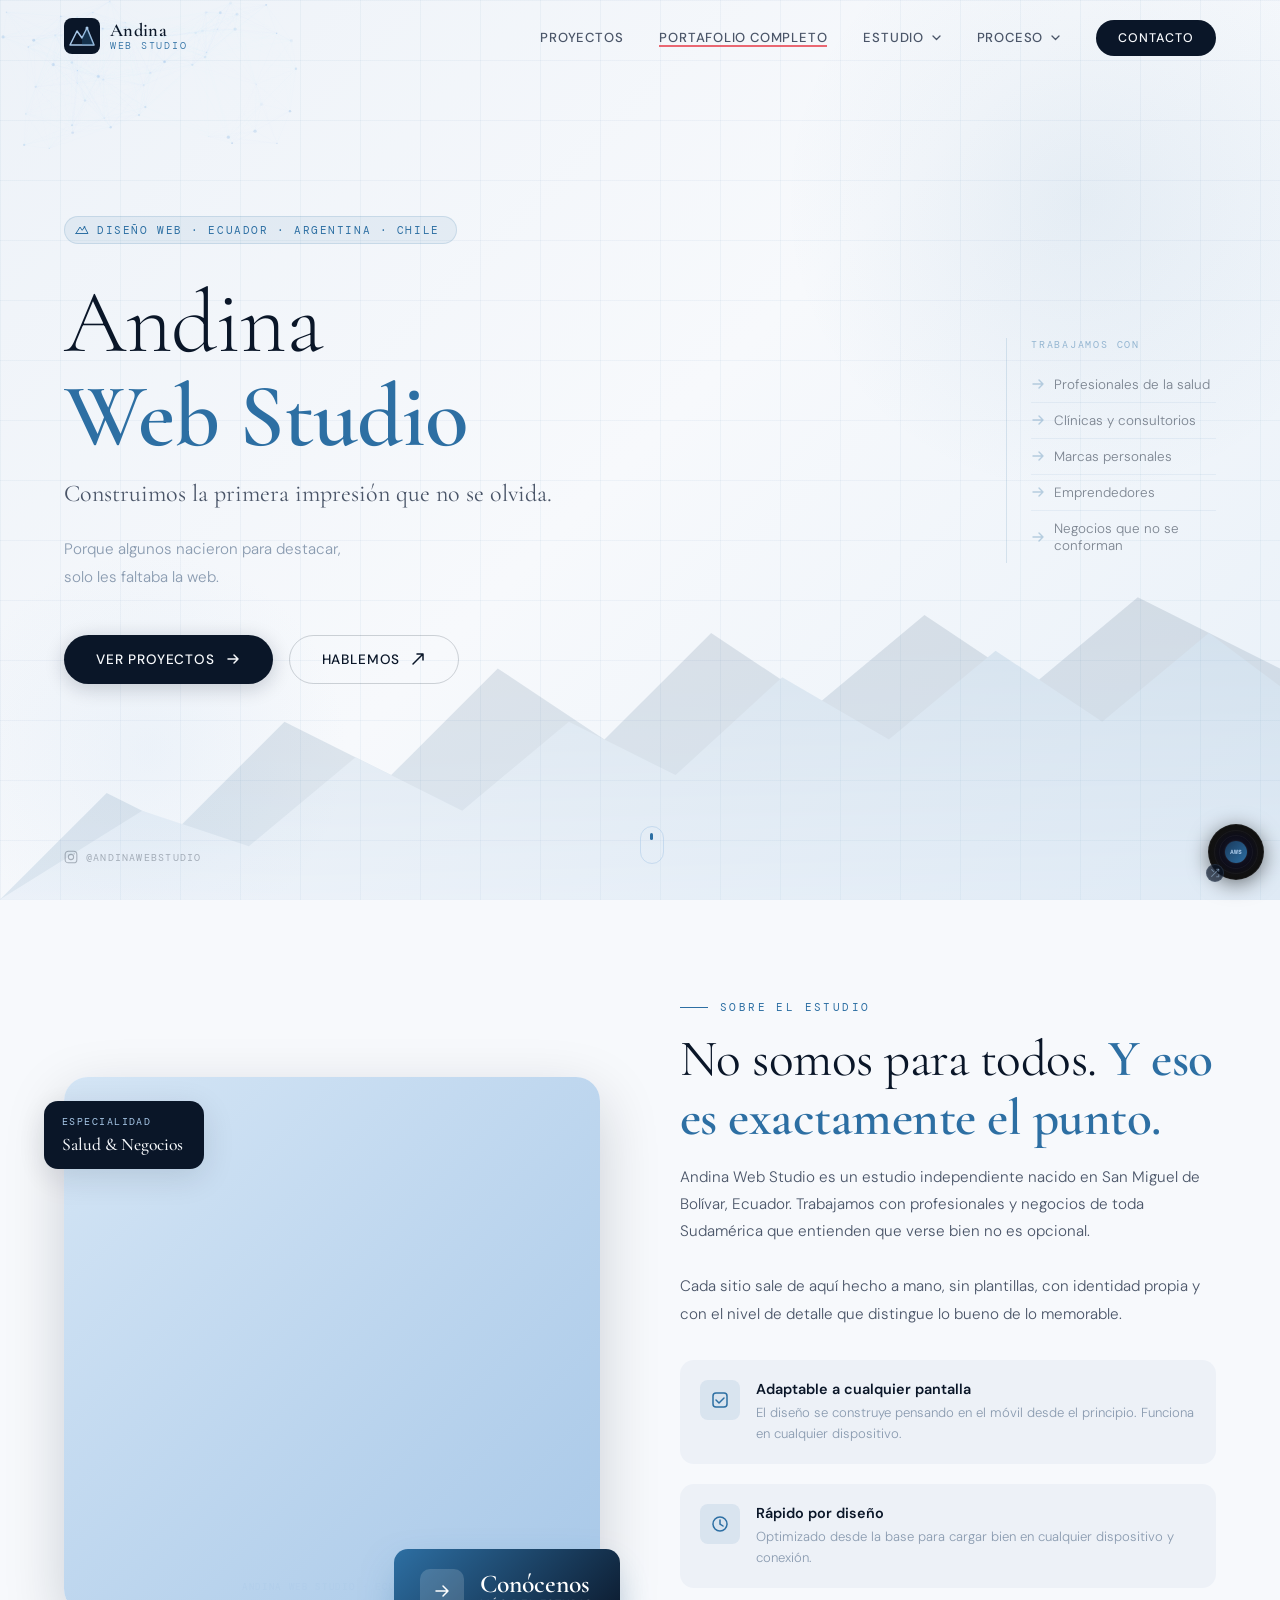
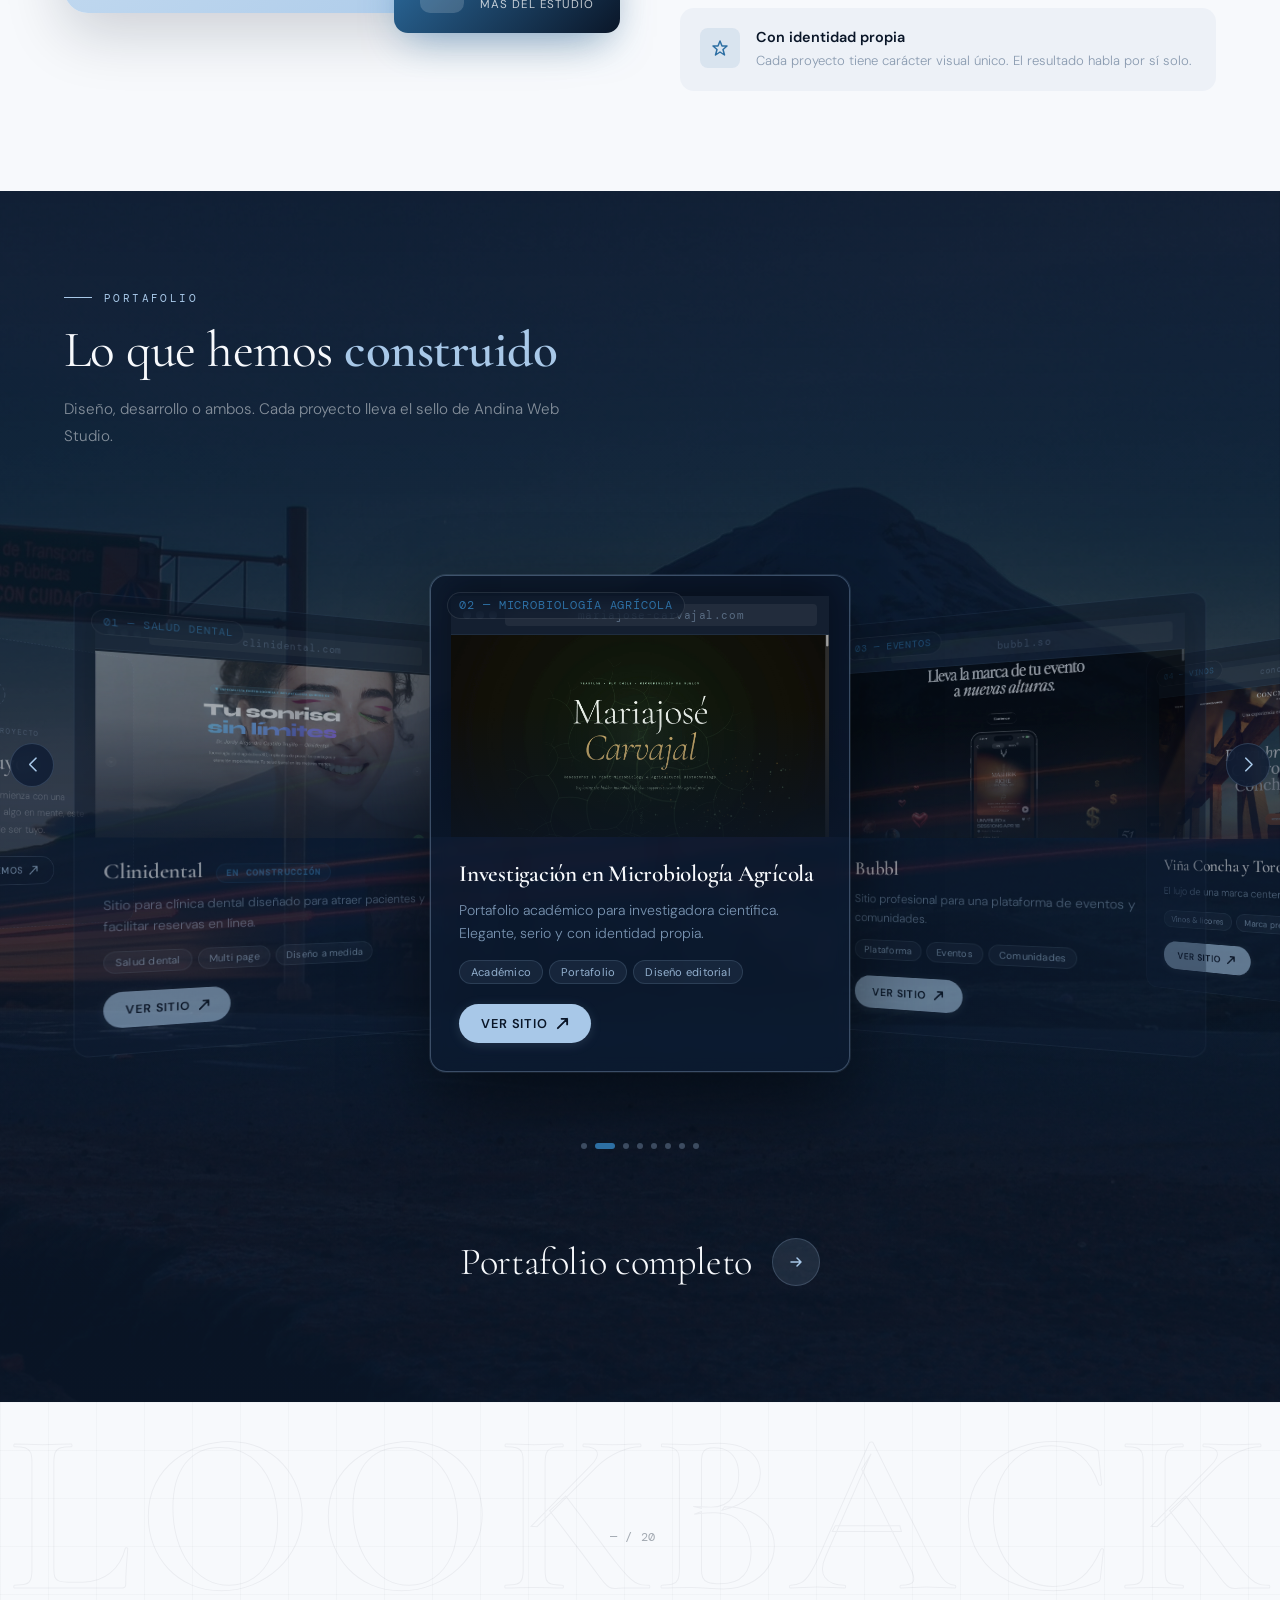
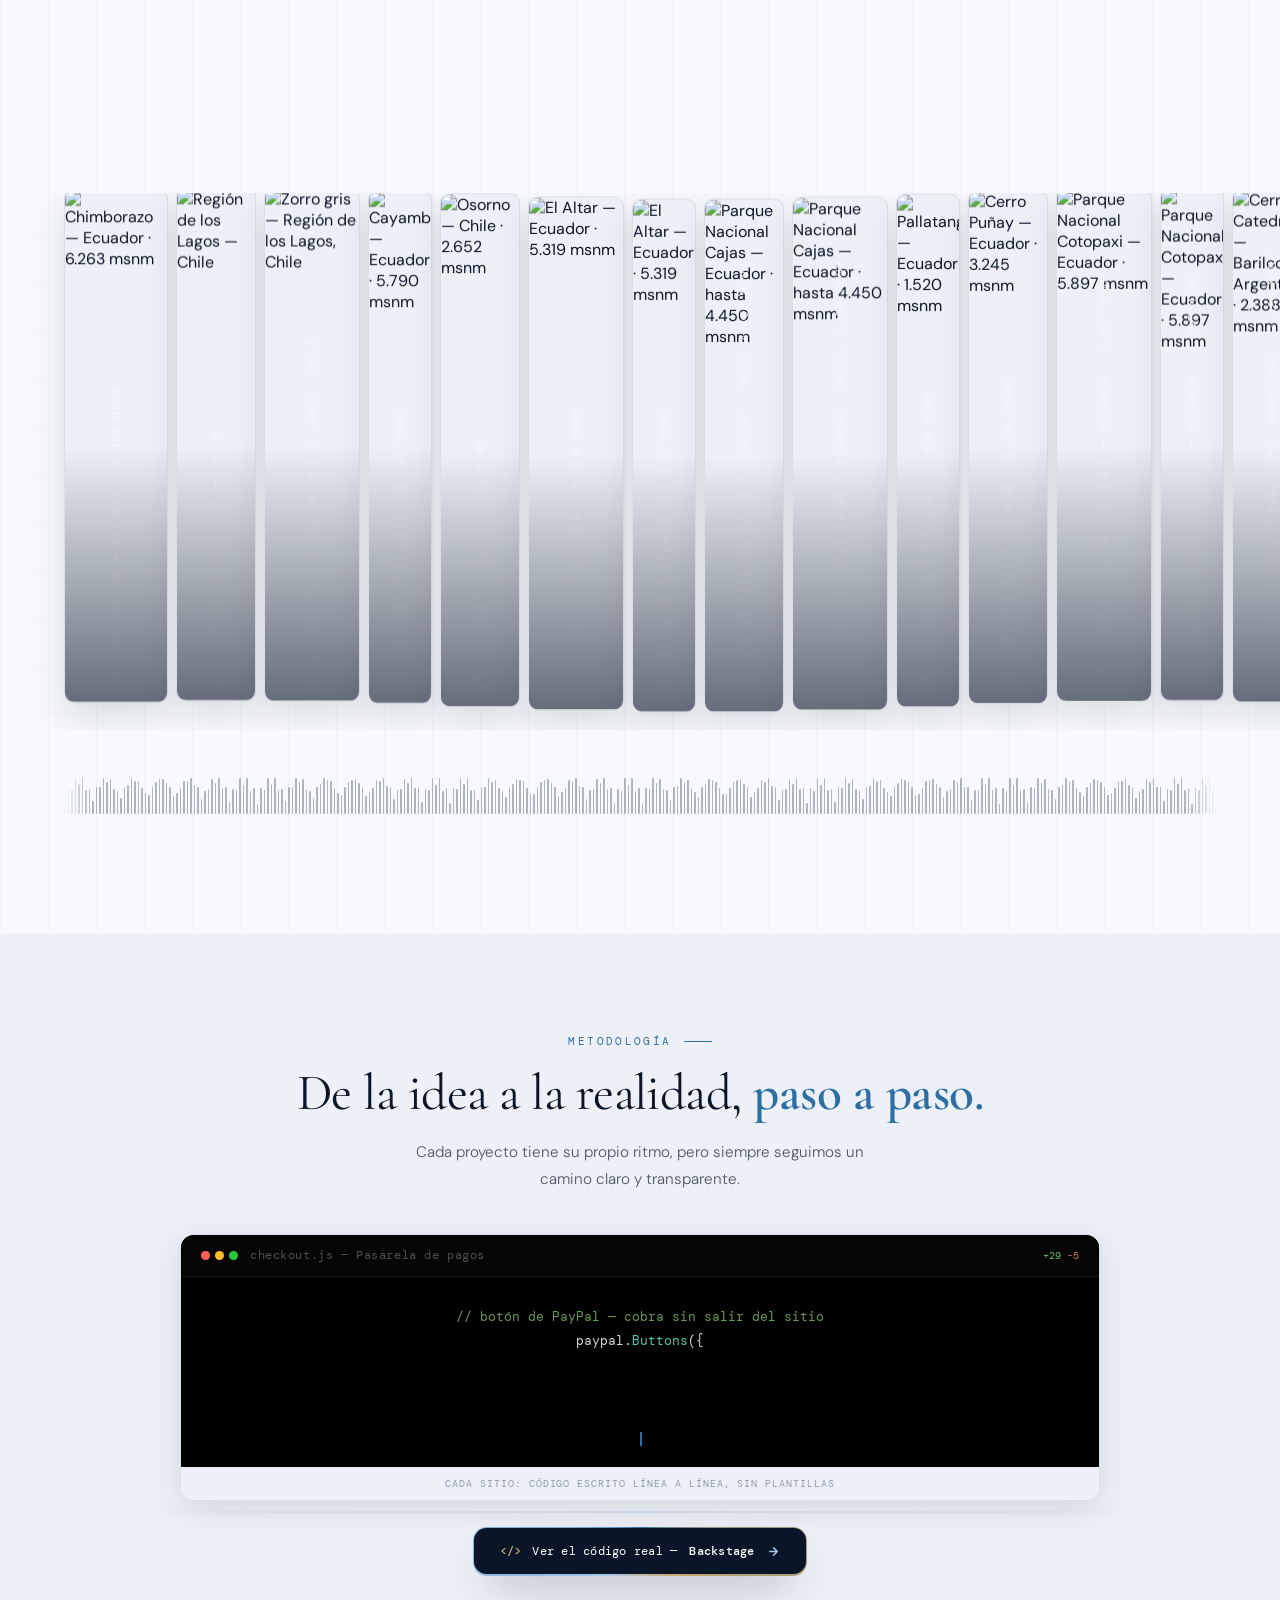
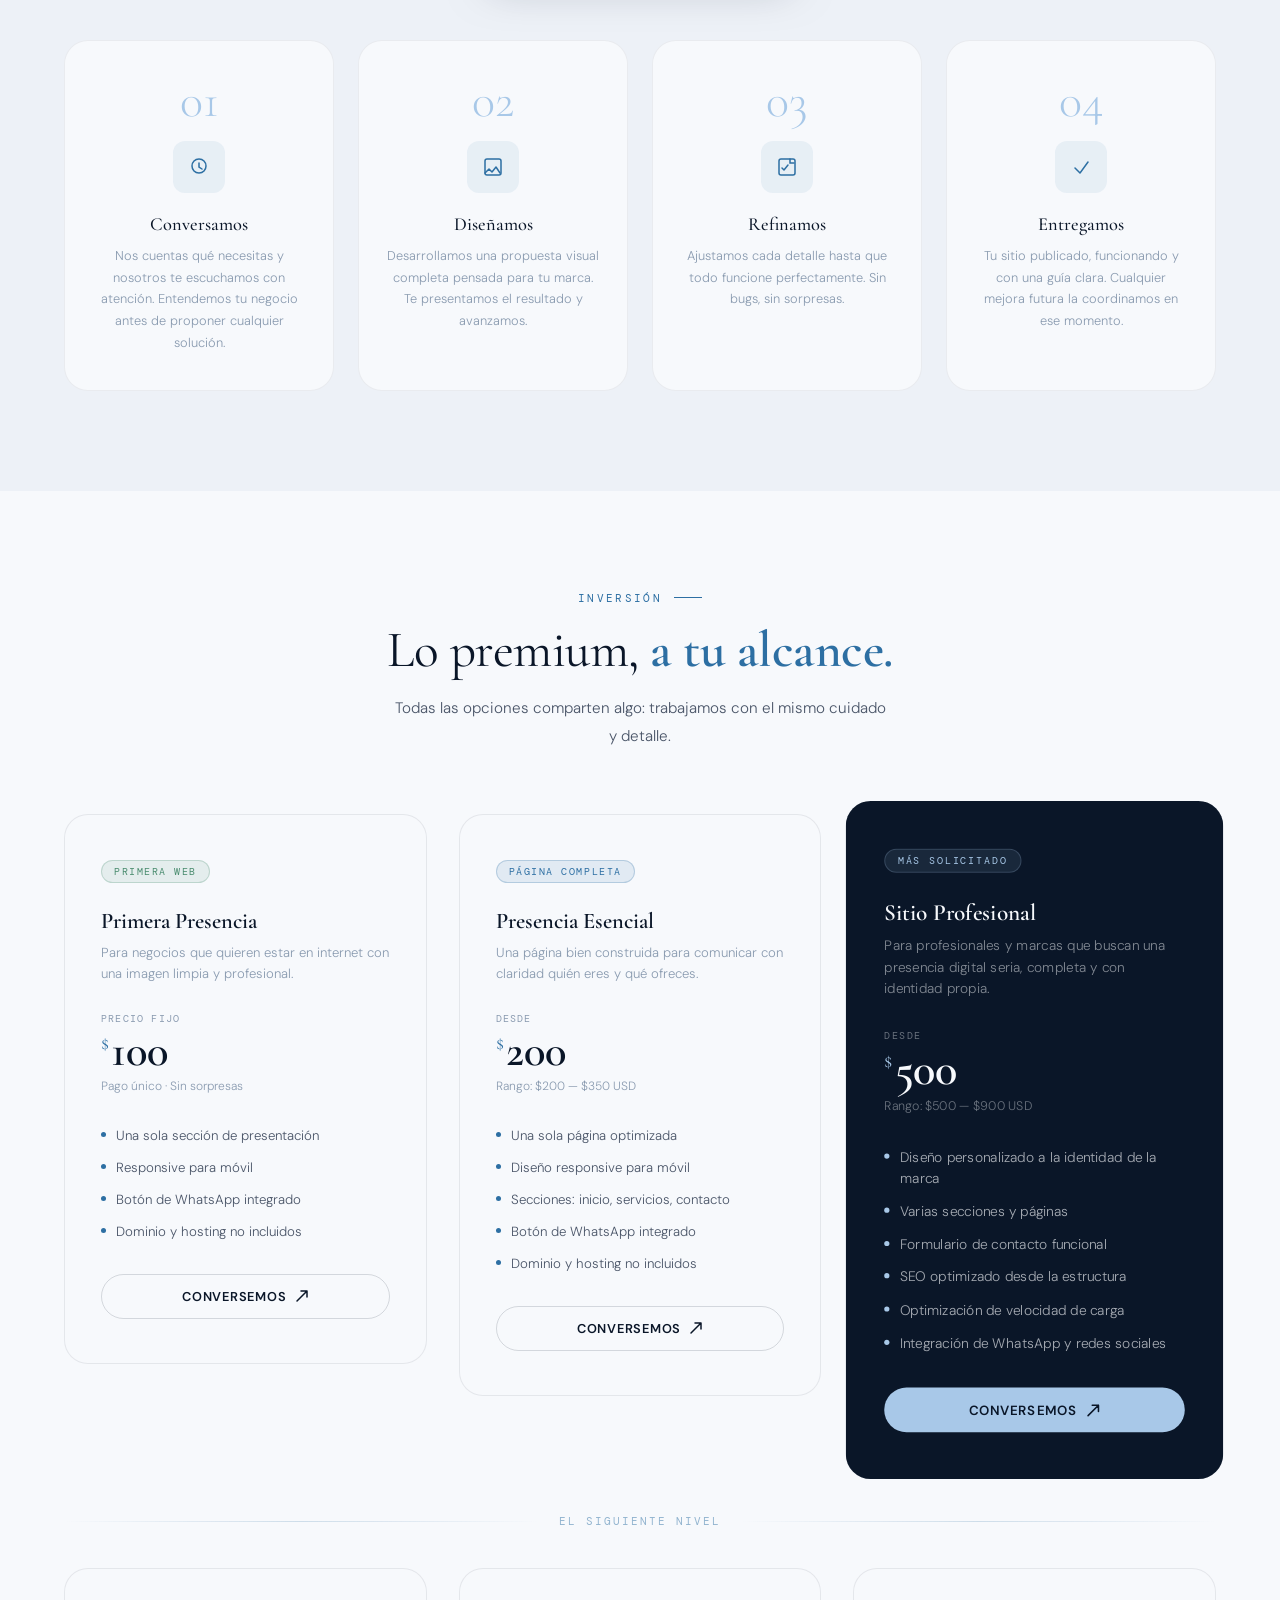
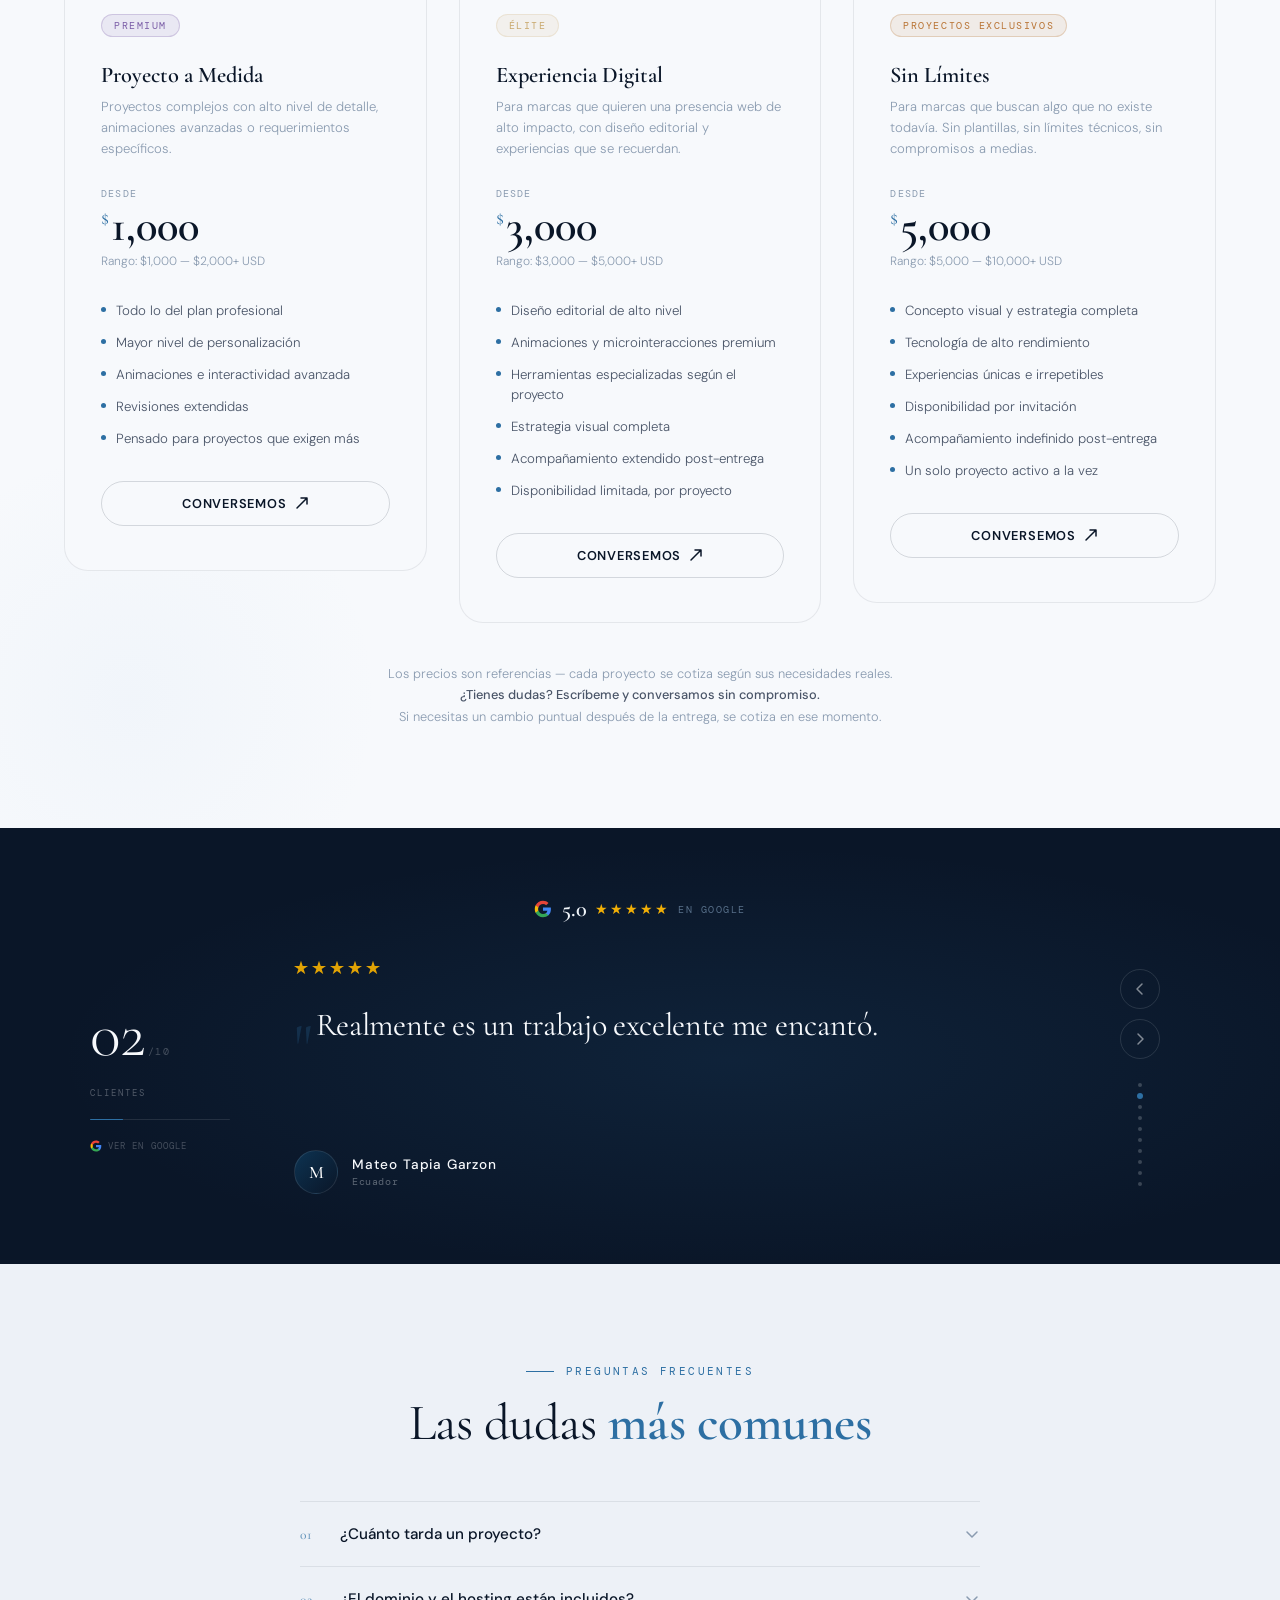
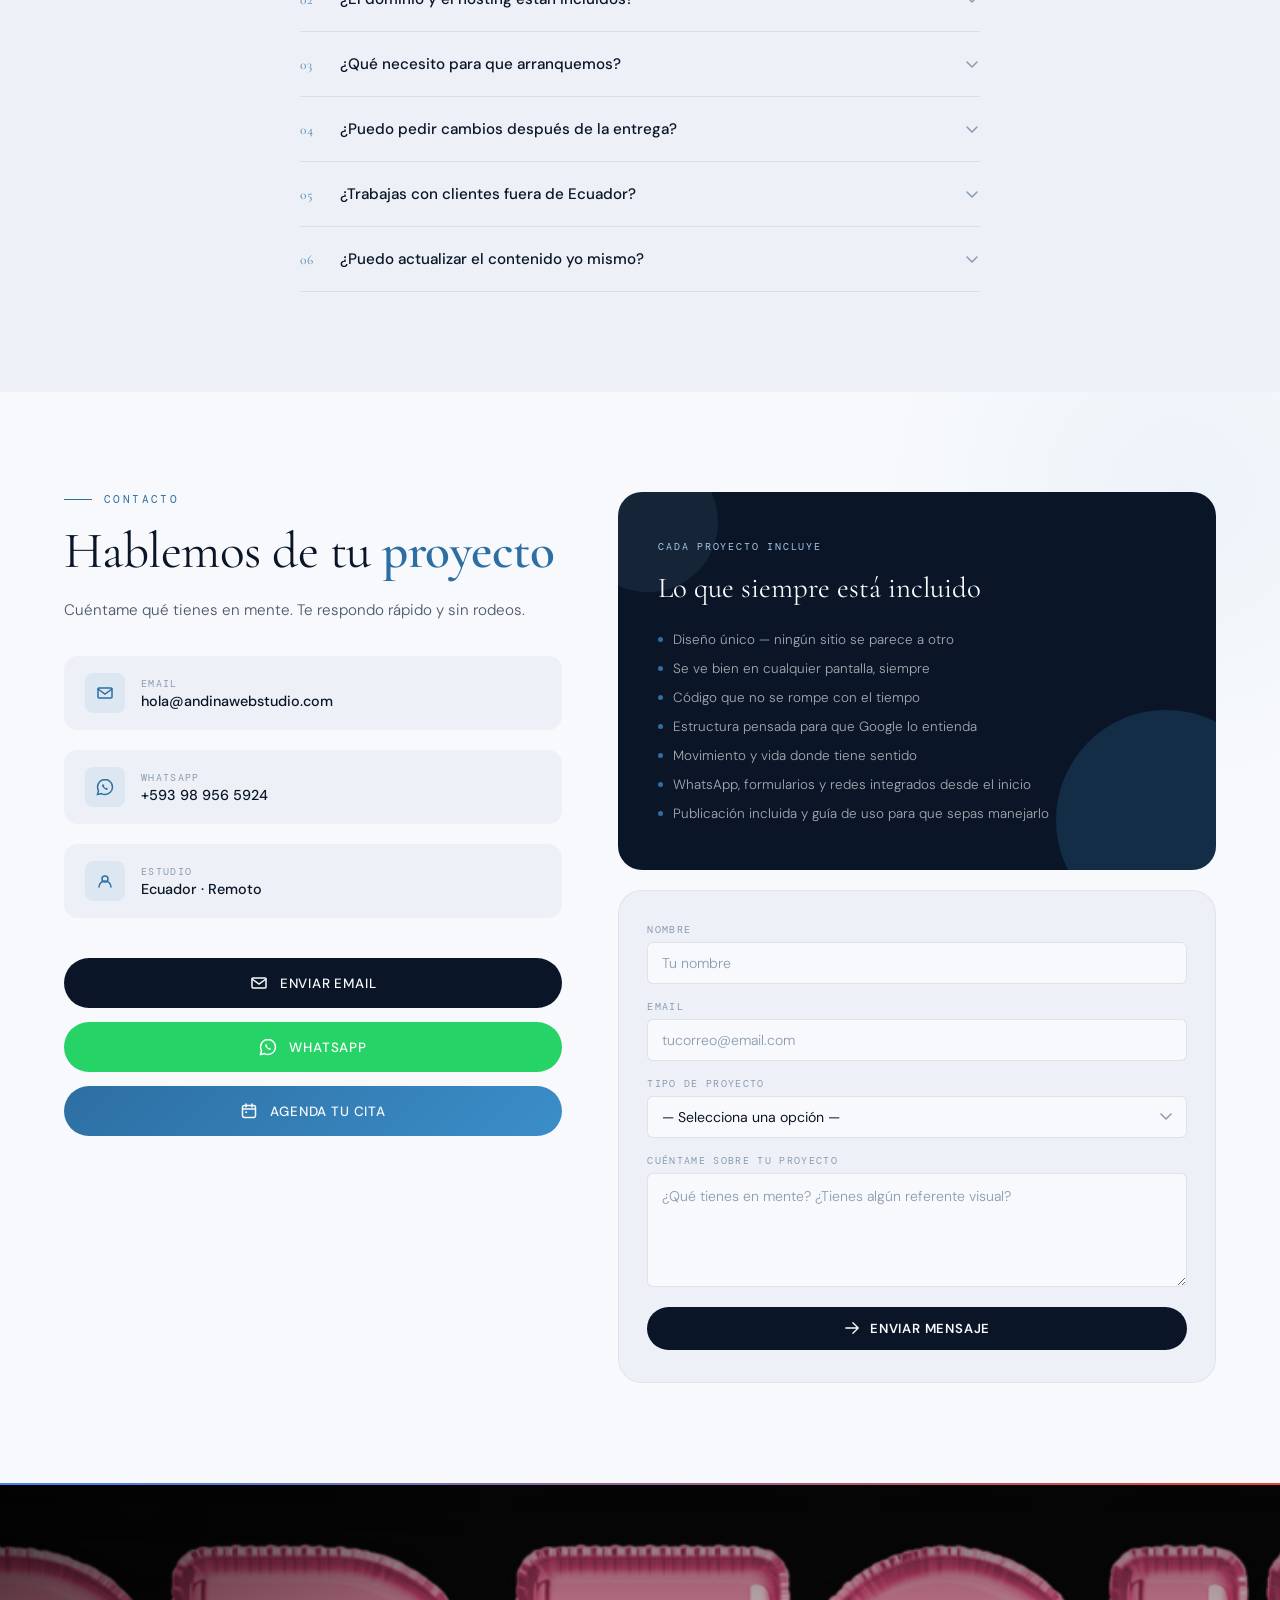
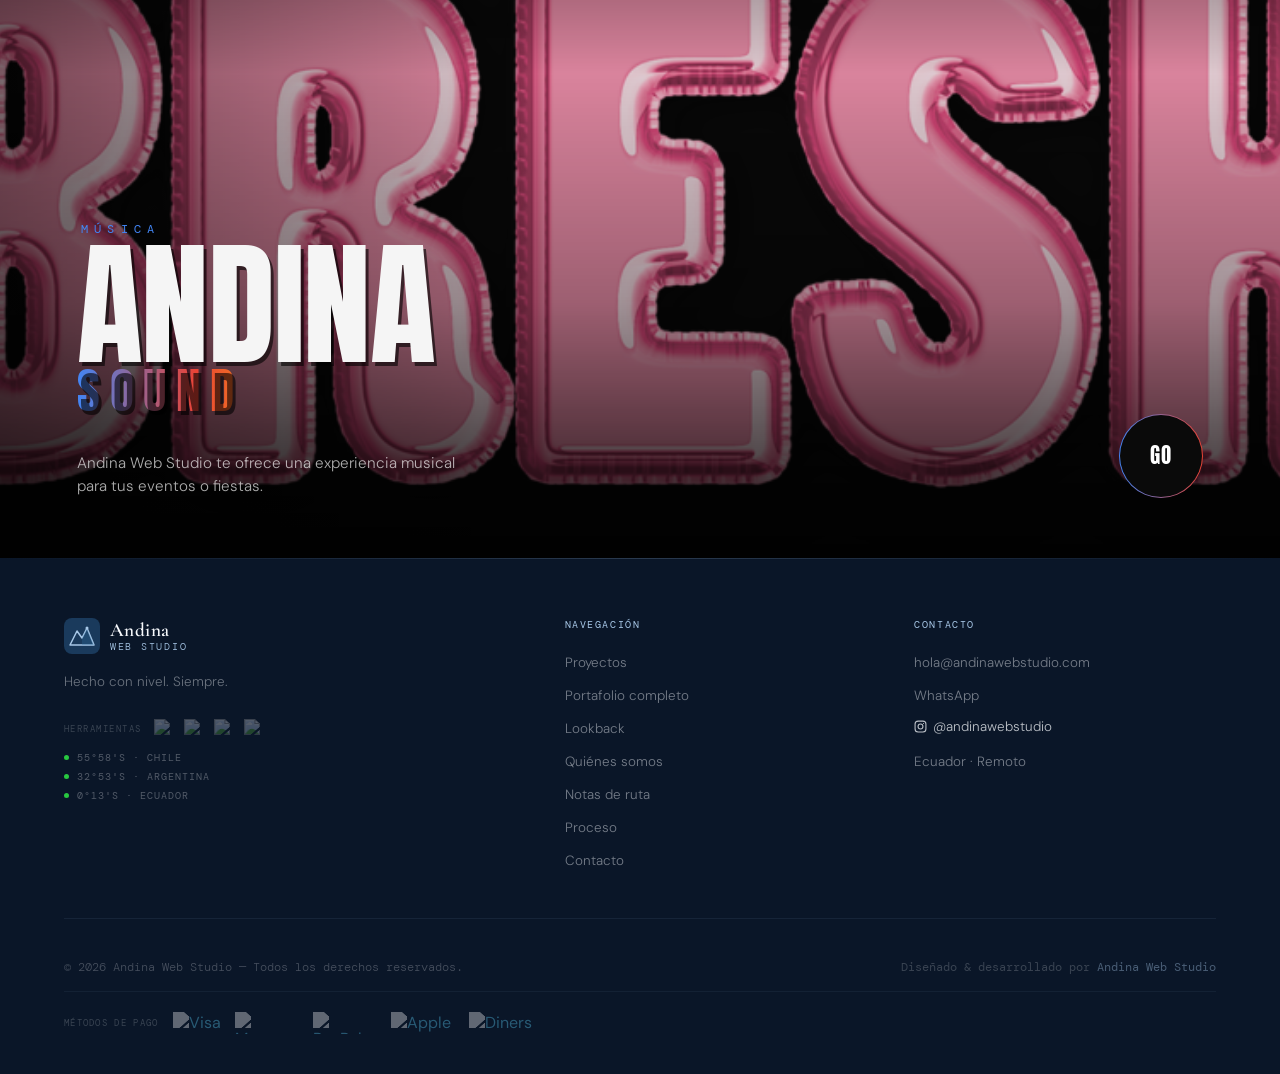
==== commit ece54a1e: "fix API itunes" ====
--- a/index.html
+++ b/index.html
@@ -272,6 +272,17 @@
   <!-- HERO -->
   <section id="hero">
     <div class="hero-bg">
+      <!-- ⚠️ Video ambiental de fondo — sutil, se combina con el degradado
+           de abajo (que ahora es semi-transparente) para quedar "lavado"
+           en los mismos tonos claros del hero, sin opacar el texto.
+           Reemplazá el <source> por tu video real: loop, MUDO, comprimido,
+           idealmente paisajes/tomas de la cordillera en cámara lenta.
+           Guardalo en assets/video/hero-bg.mp4 (y opcional: poster en
+           assets/img/hero-bg-poster.webp) -->
+      <video class="hero-bg-video" autoplay muted loop playsinline preload="auto"
+        poster="assets/img/hero-bg-poster.webp">
+        <source src="assets/video/hero-bg.mp4" type="video/mp4" />
+      </video>
       <div class="hero-bg-gradient"></div>
       <canvas id="hero-particles"></canvas>
       <div class="hero-grid"></div>
@@ -307,7 +318,7 @@
             <path class="hbi-peak" d="M1 10.5L5 4l2.2 3.3L9.5 4L13 10.5H1z" stroke="currentColor" stroke-width="1" stroke-linejoin="round" stroke-linecap="round" fill="none" />
             <circle class="hbi-spark" cx="9.5" cy="4" r="0.9" fill="currentColor" />
           </svg>
-          <span>Diseño Web · Ecuador · Argentina · Chile</span>
+          <span class="hero-badge-text">Diseño Web · Ecuador · Argentina · Chile</span>
         </div>
         <h1 class="hero-title">Andina<br><strong>Web Studio</strong></h1>
         <p class="hero-subtitle">Construimos la primera impresión que no se olvida.</p>
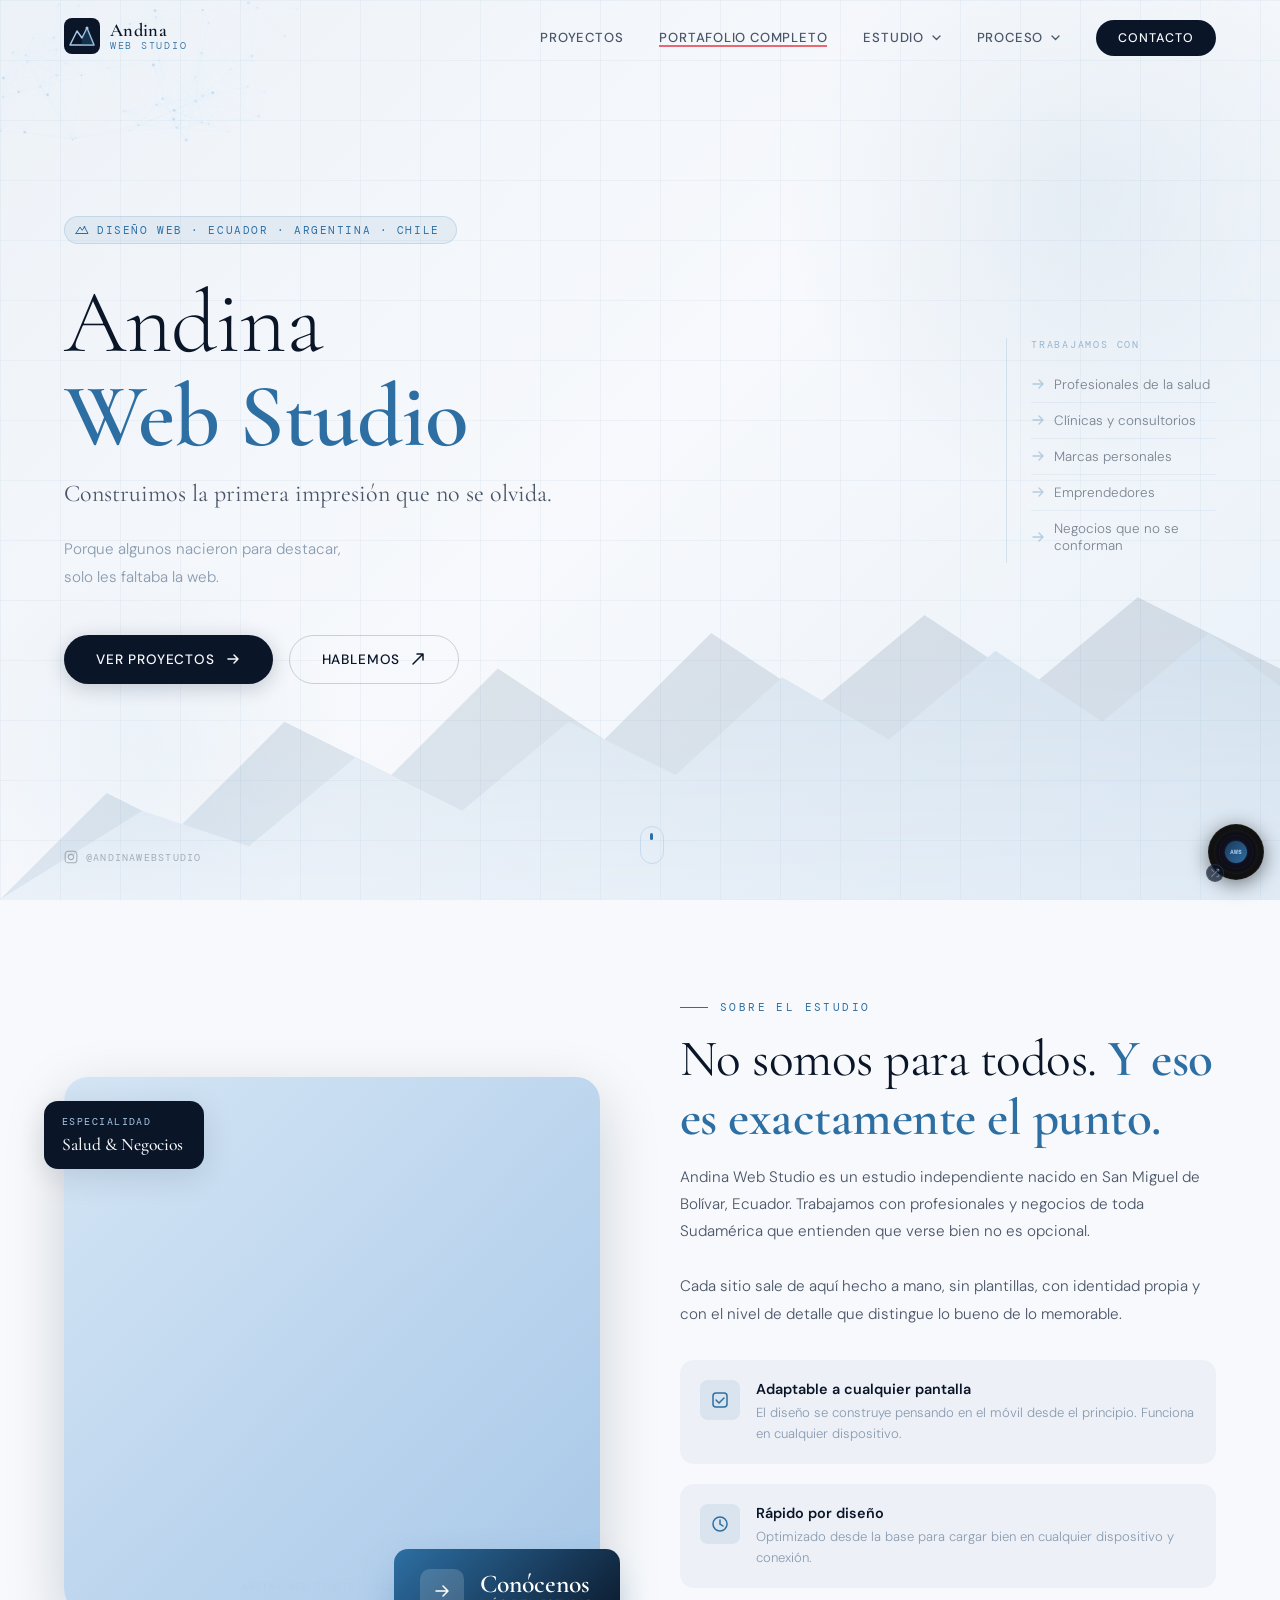
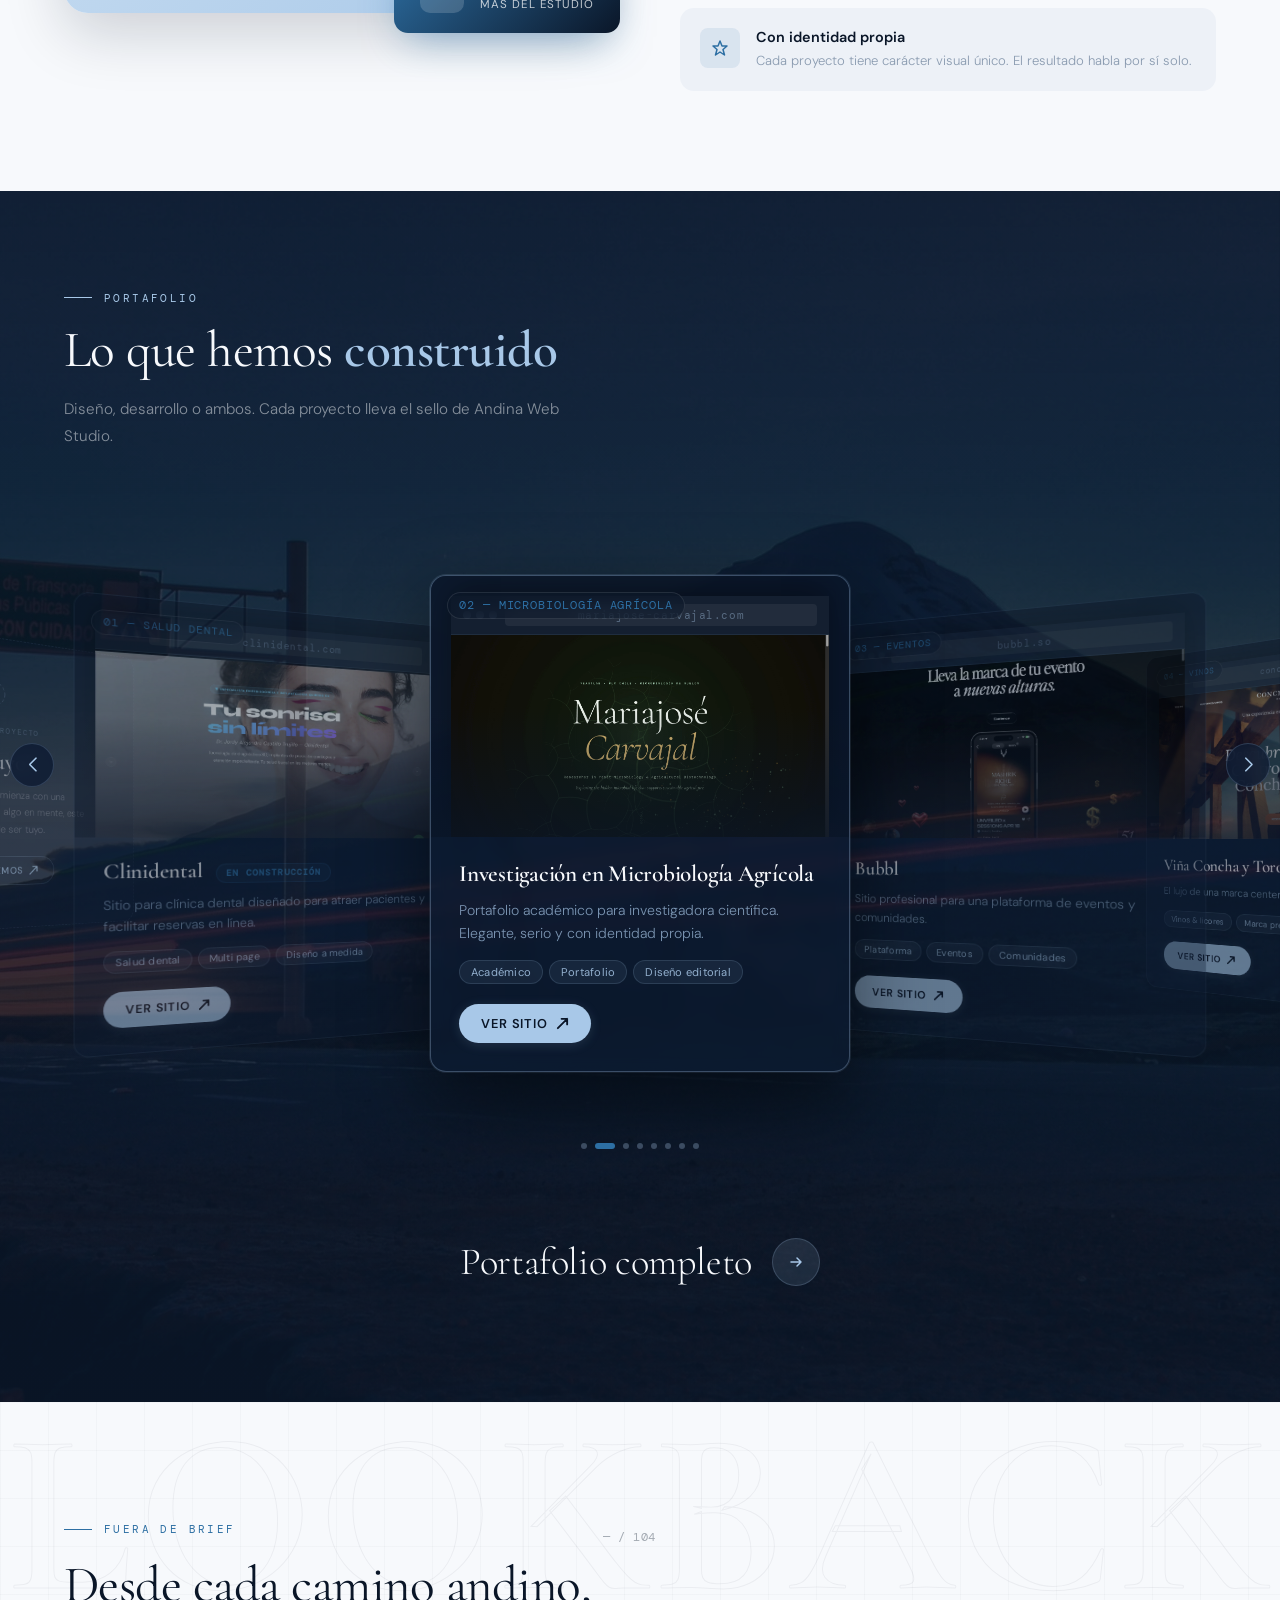
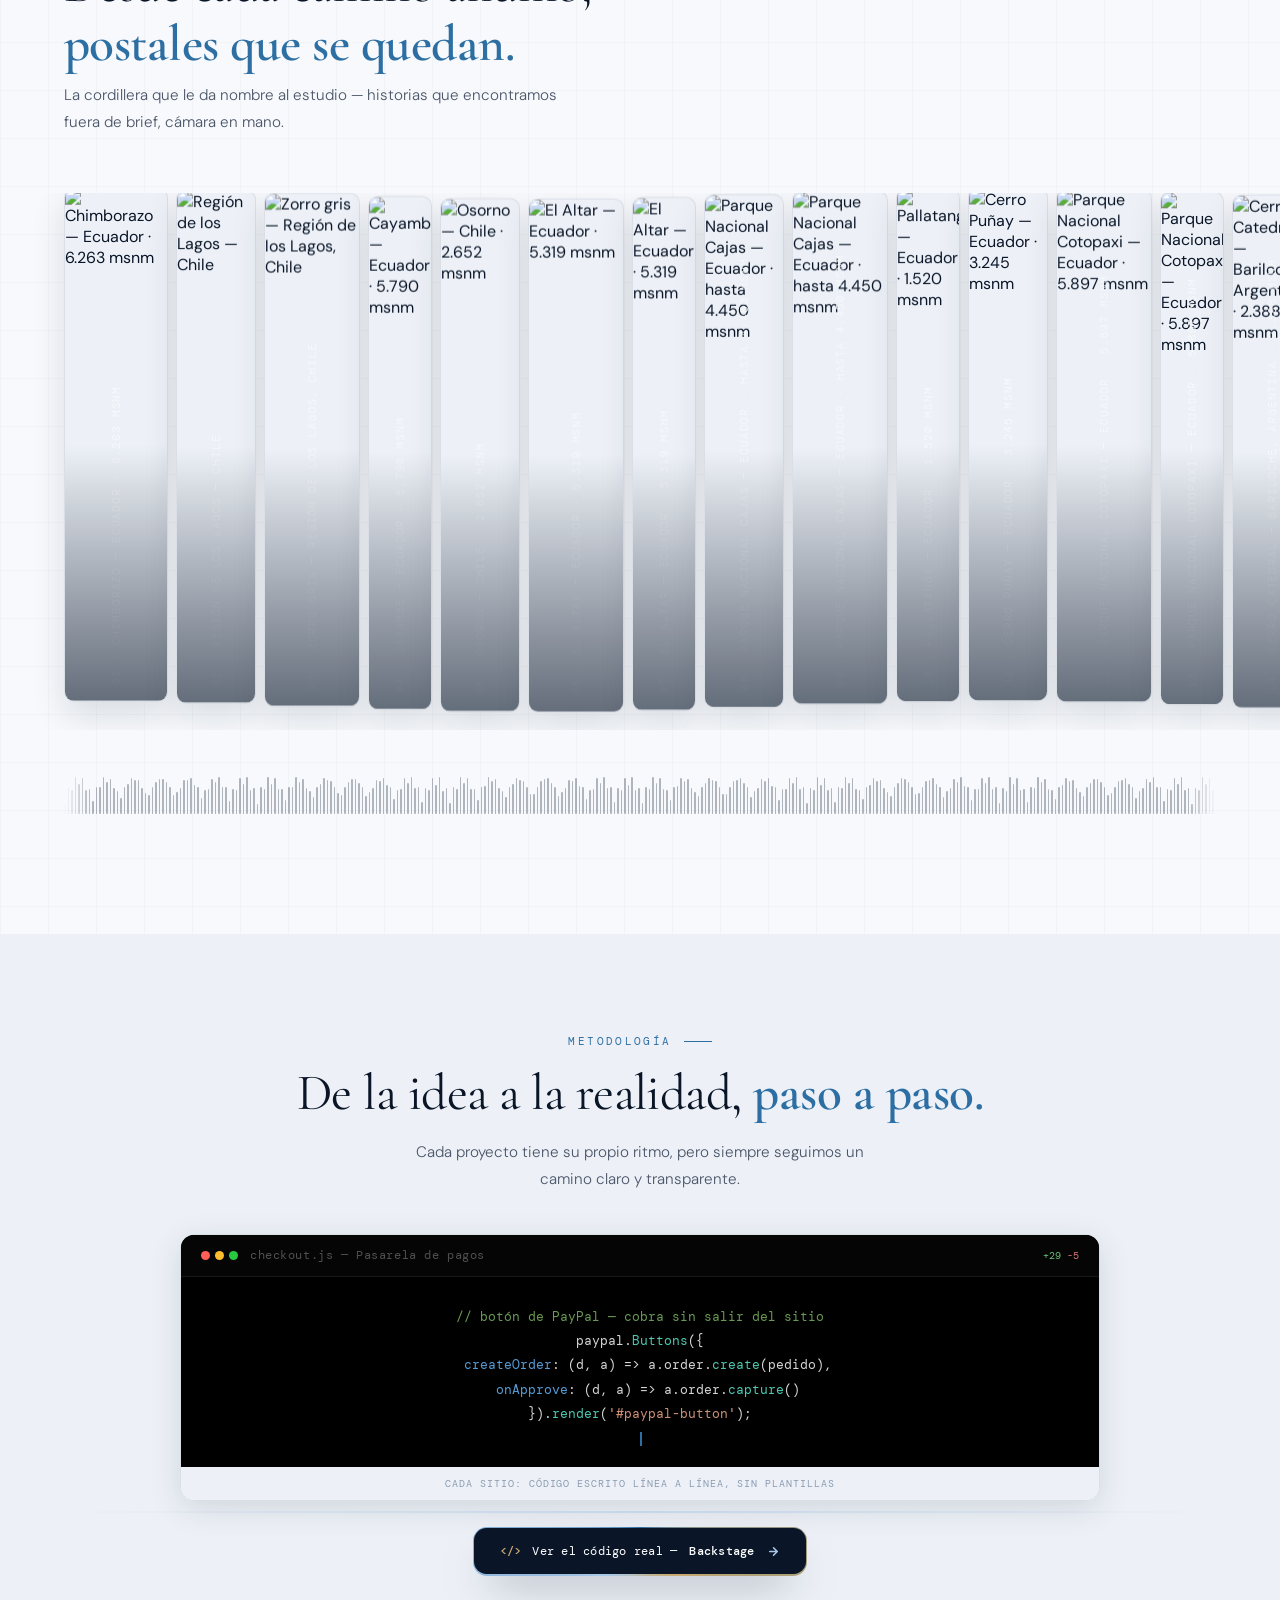
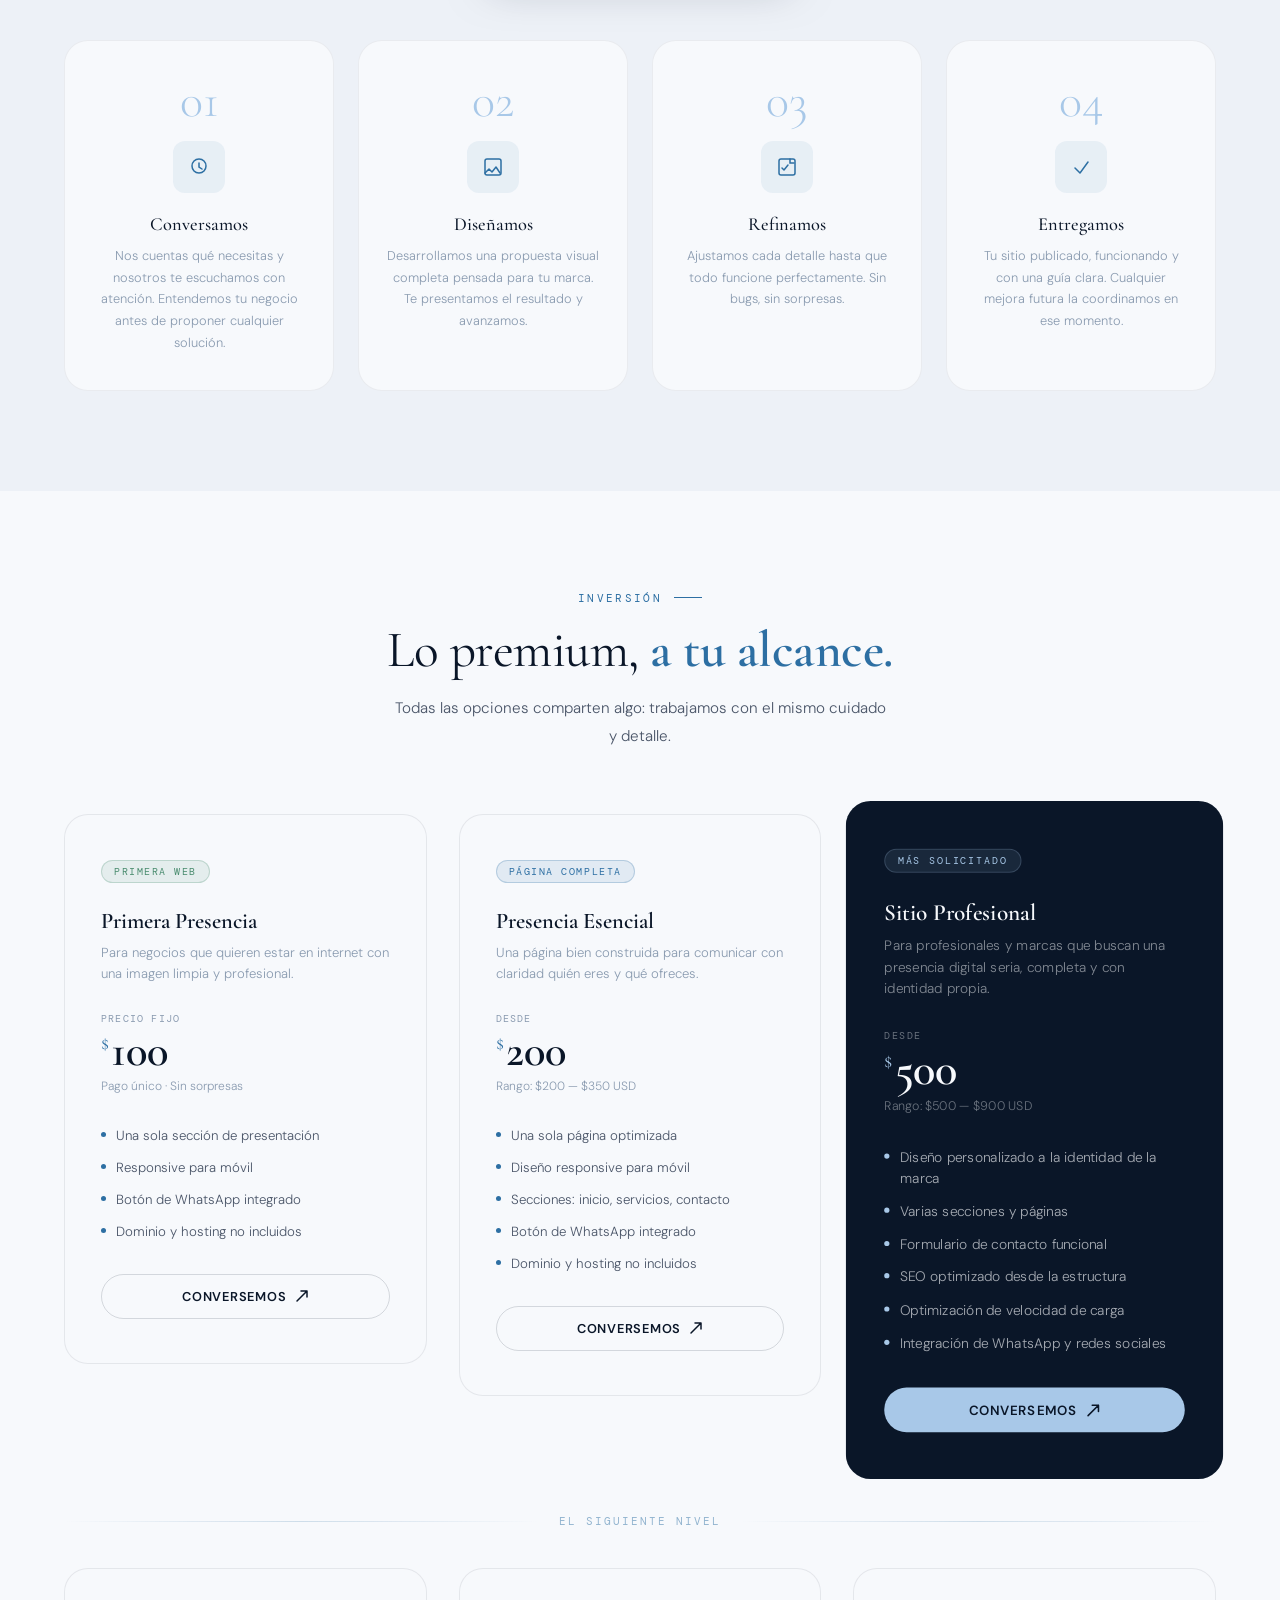
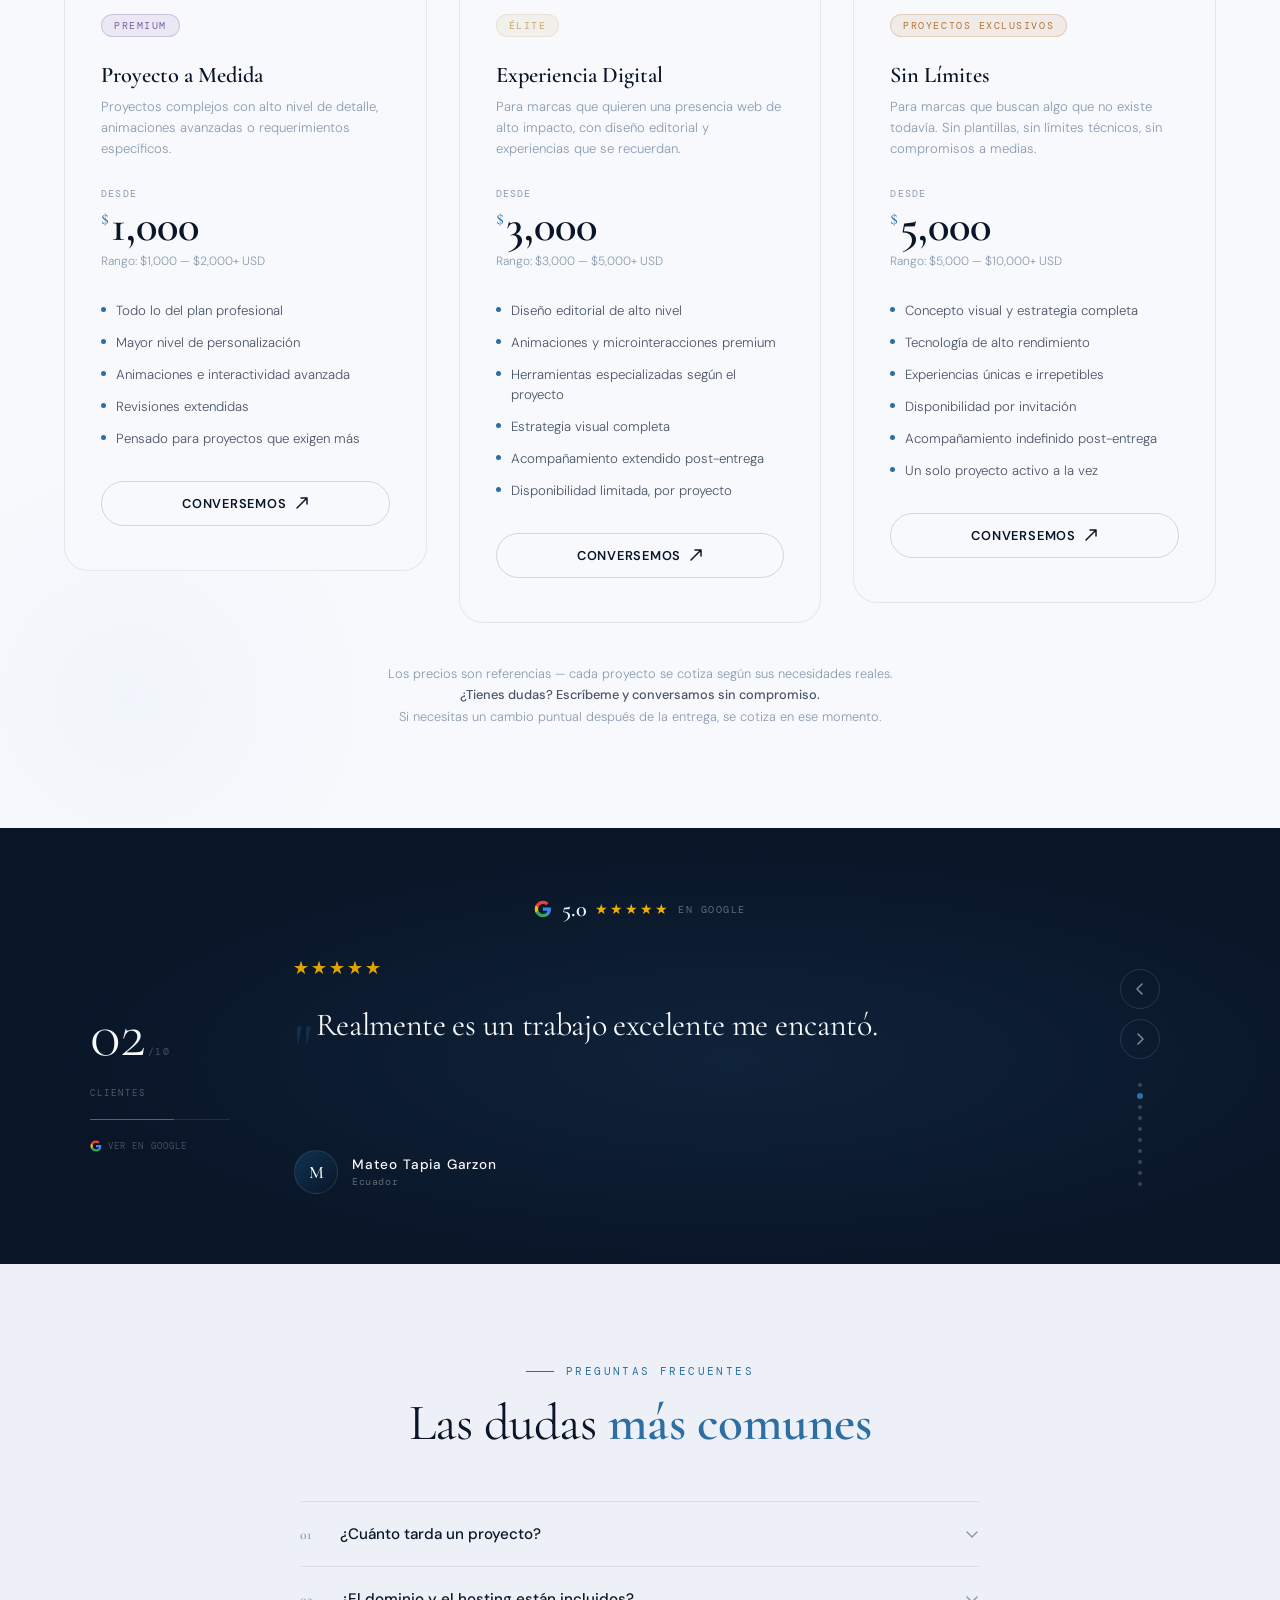
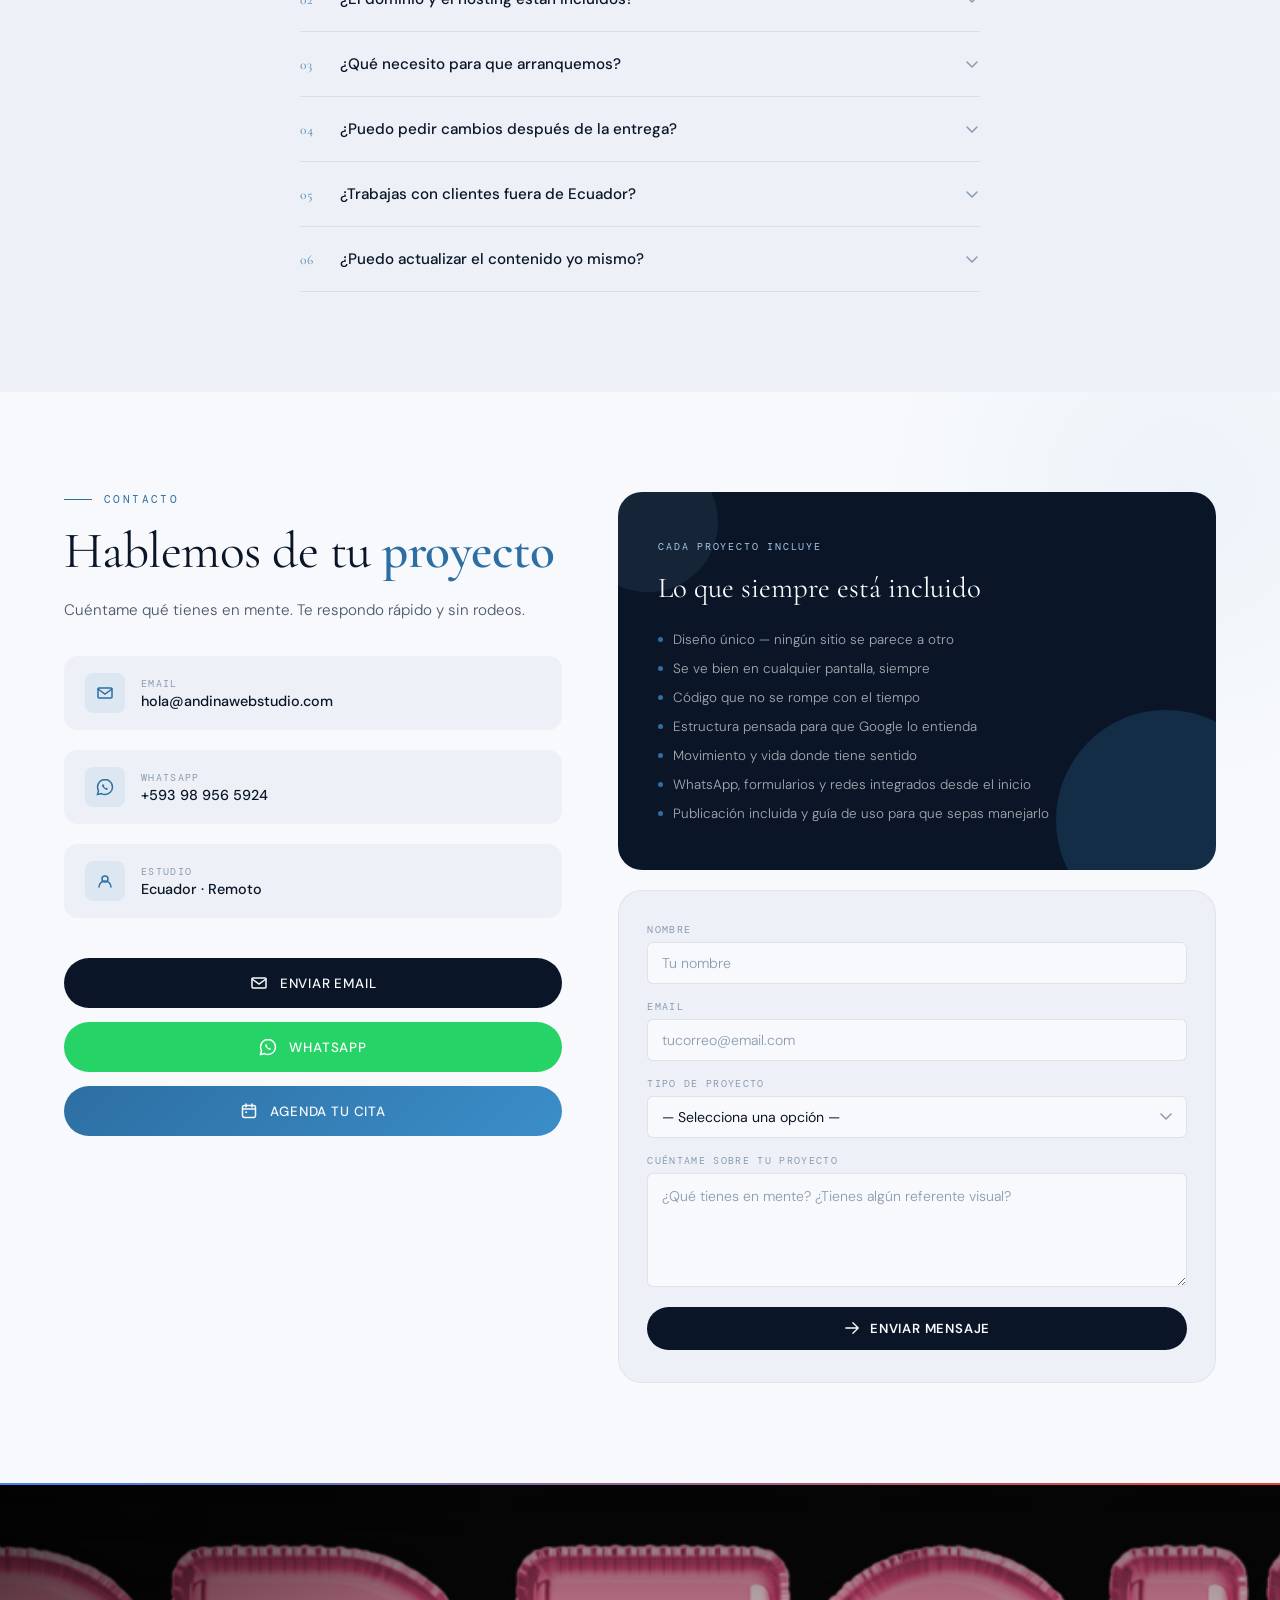
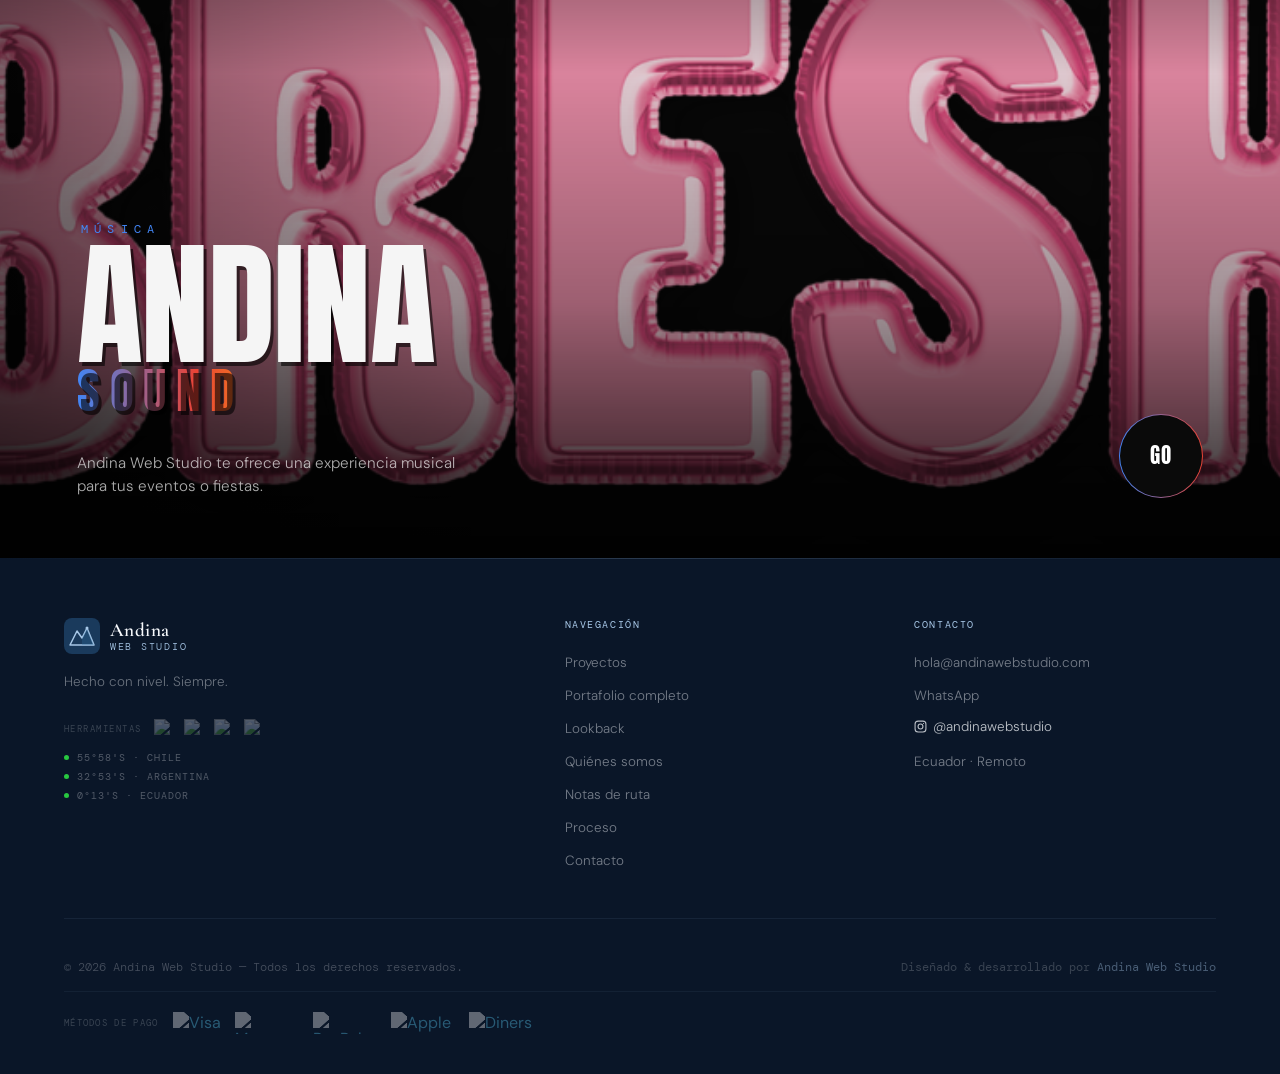
==== commit 146239ef: "IA agent" ====
--- a/index.html
+++ b/index.html
@@ -1931,6 +1931,13 @@
   </div>
 
   <audio id="vinylAudio" preload="none"></audio>
+
+  <!-- Asistente de voz ElevenLabs -->
+  <elevenlabs-convai
+    agent-id="agent_4201m0zszgzpftvtcsrjx53p69pv"
+    action-text="Habla con nuestro asistente"
+  ></elevenlabs-convai>
+  <script src="https://unpkg.com/@elevenlabs/convai-widget-embed" async type="text/javascript"></script>
 </body>
 
 </html>
